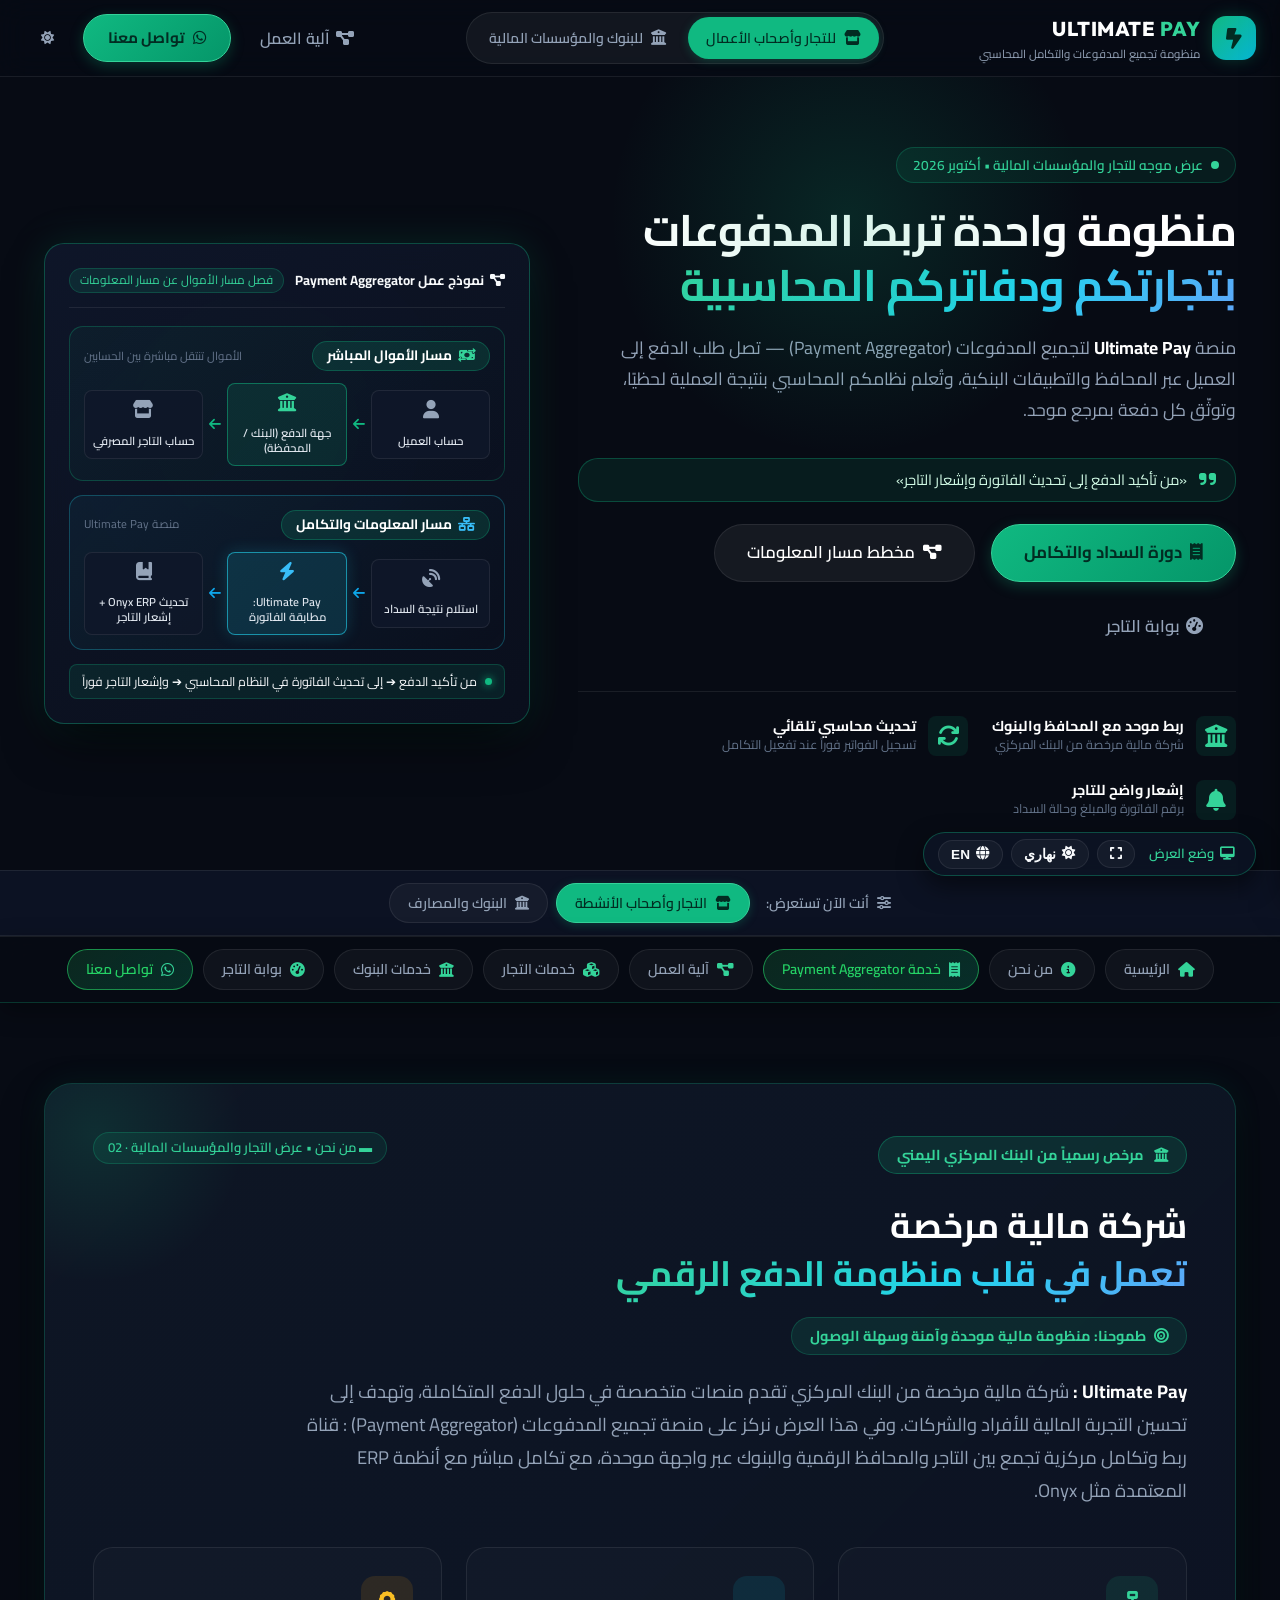
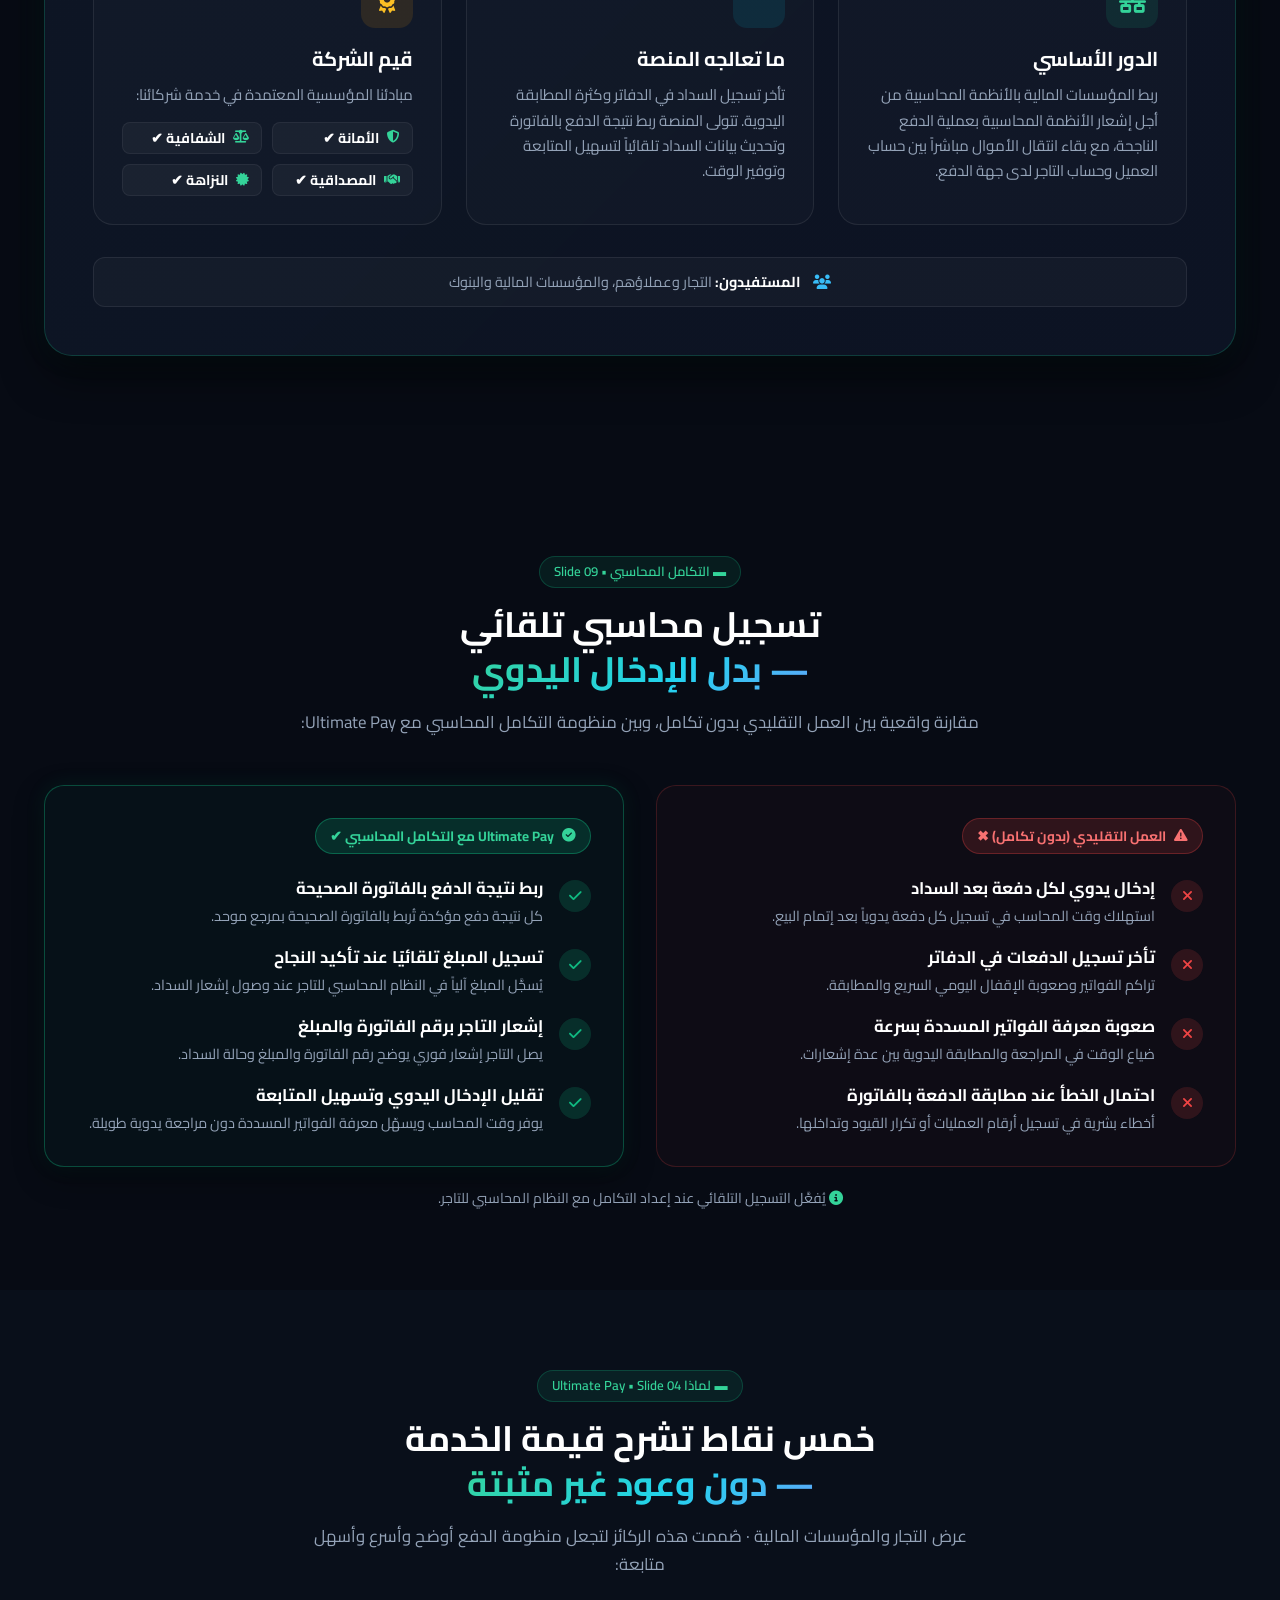
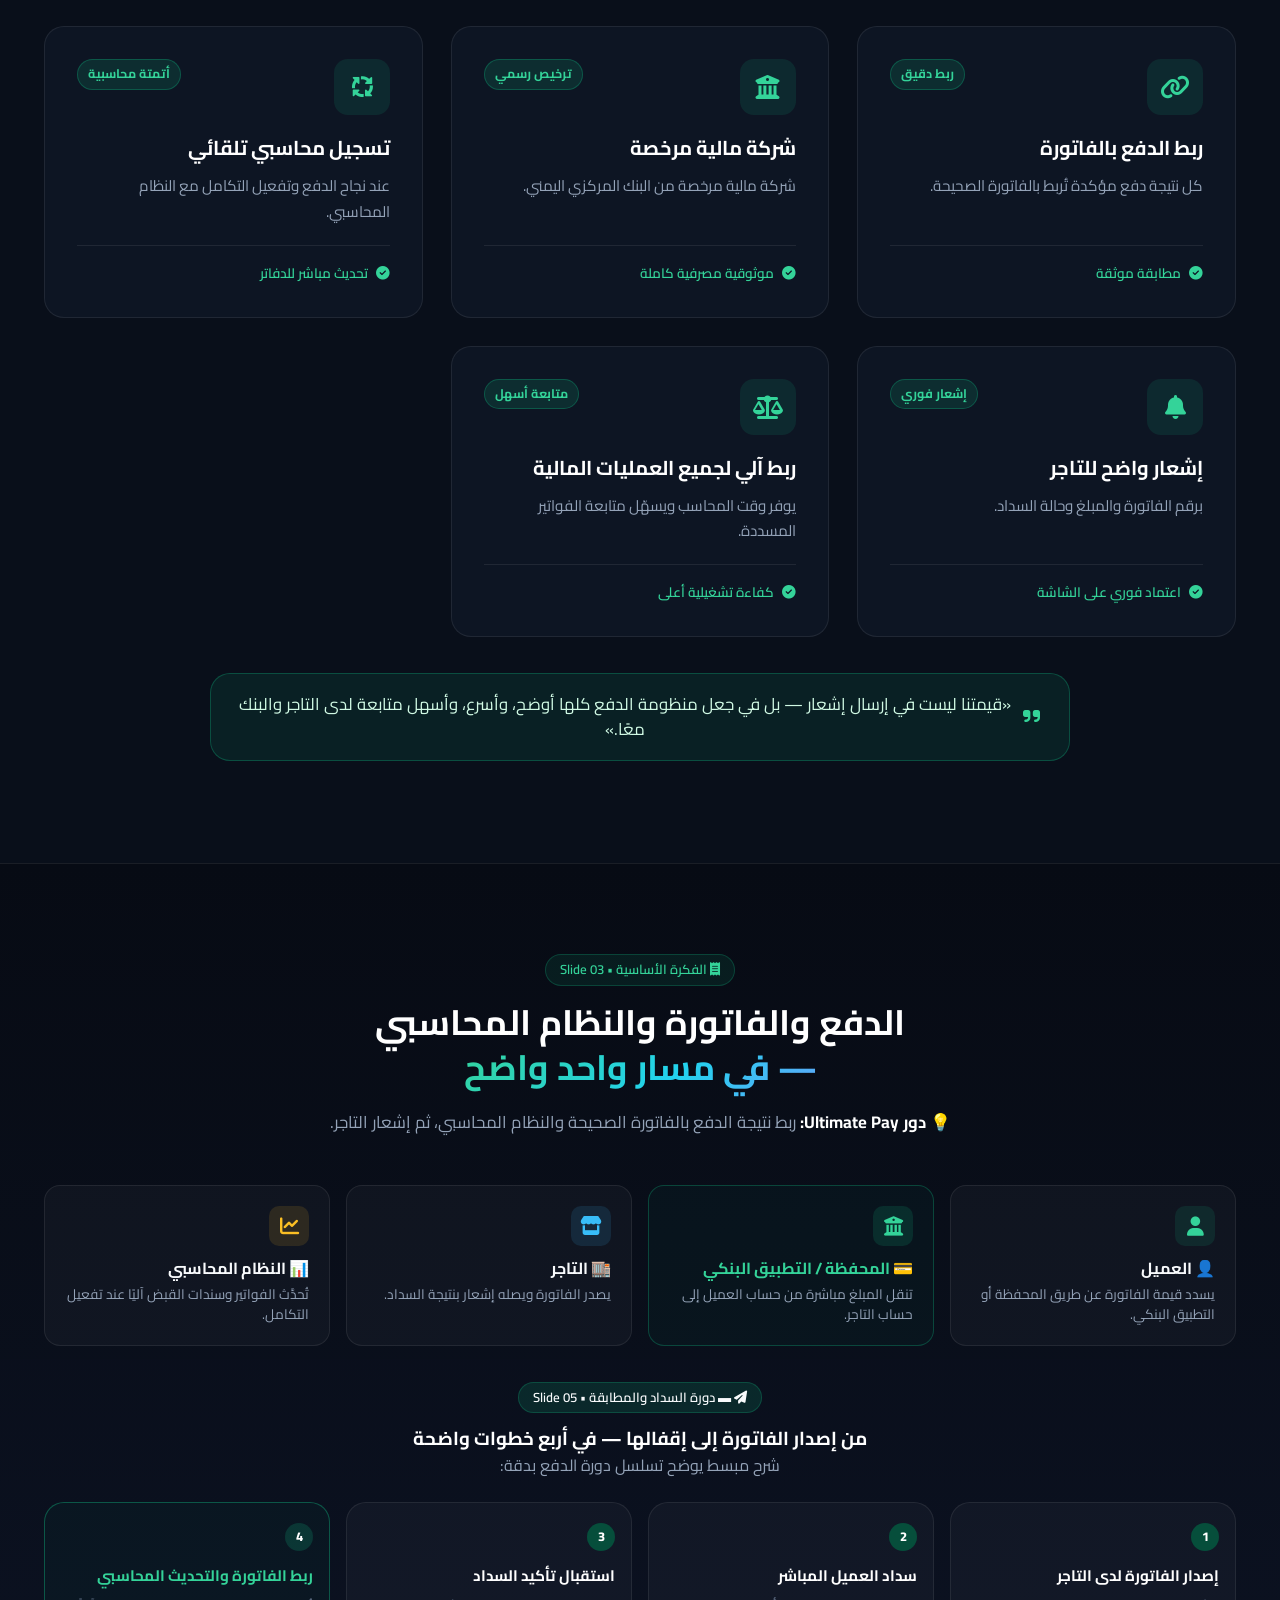
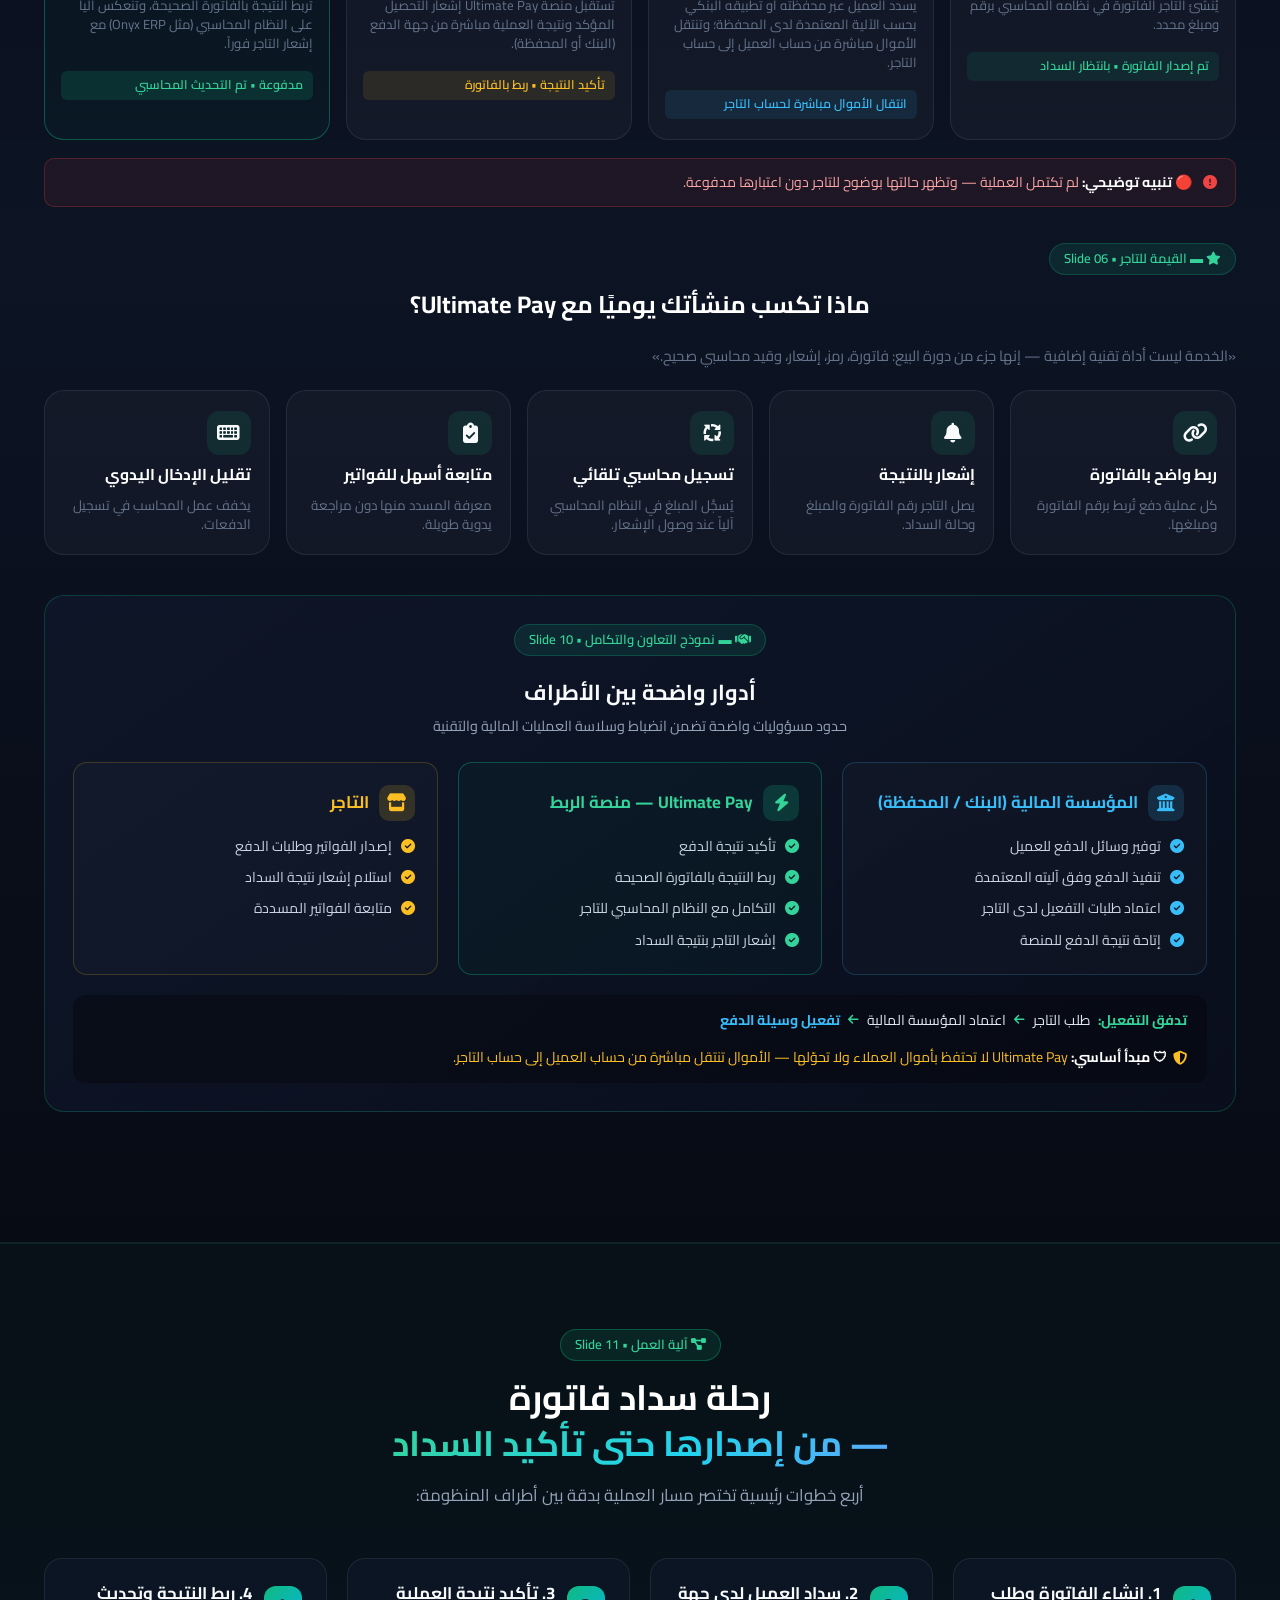
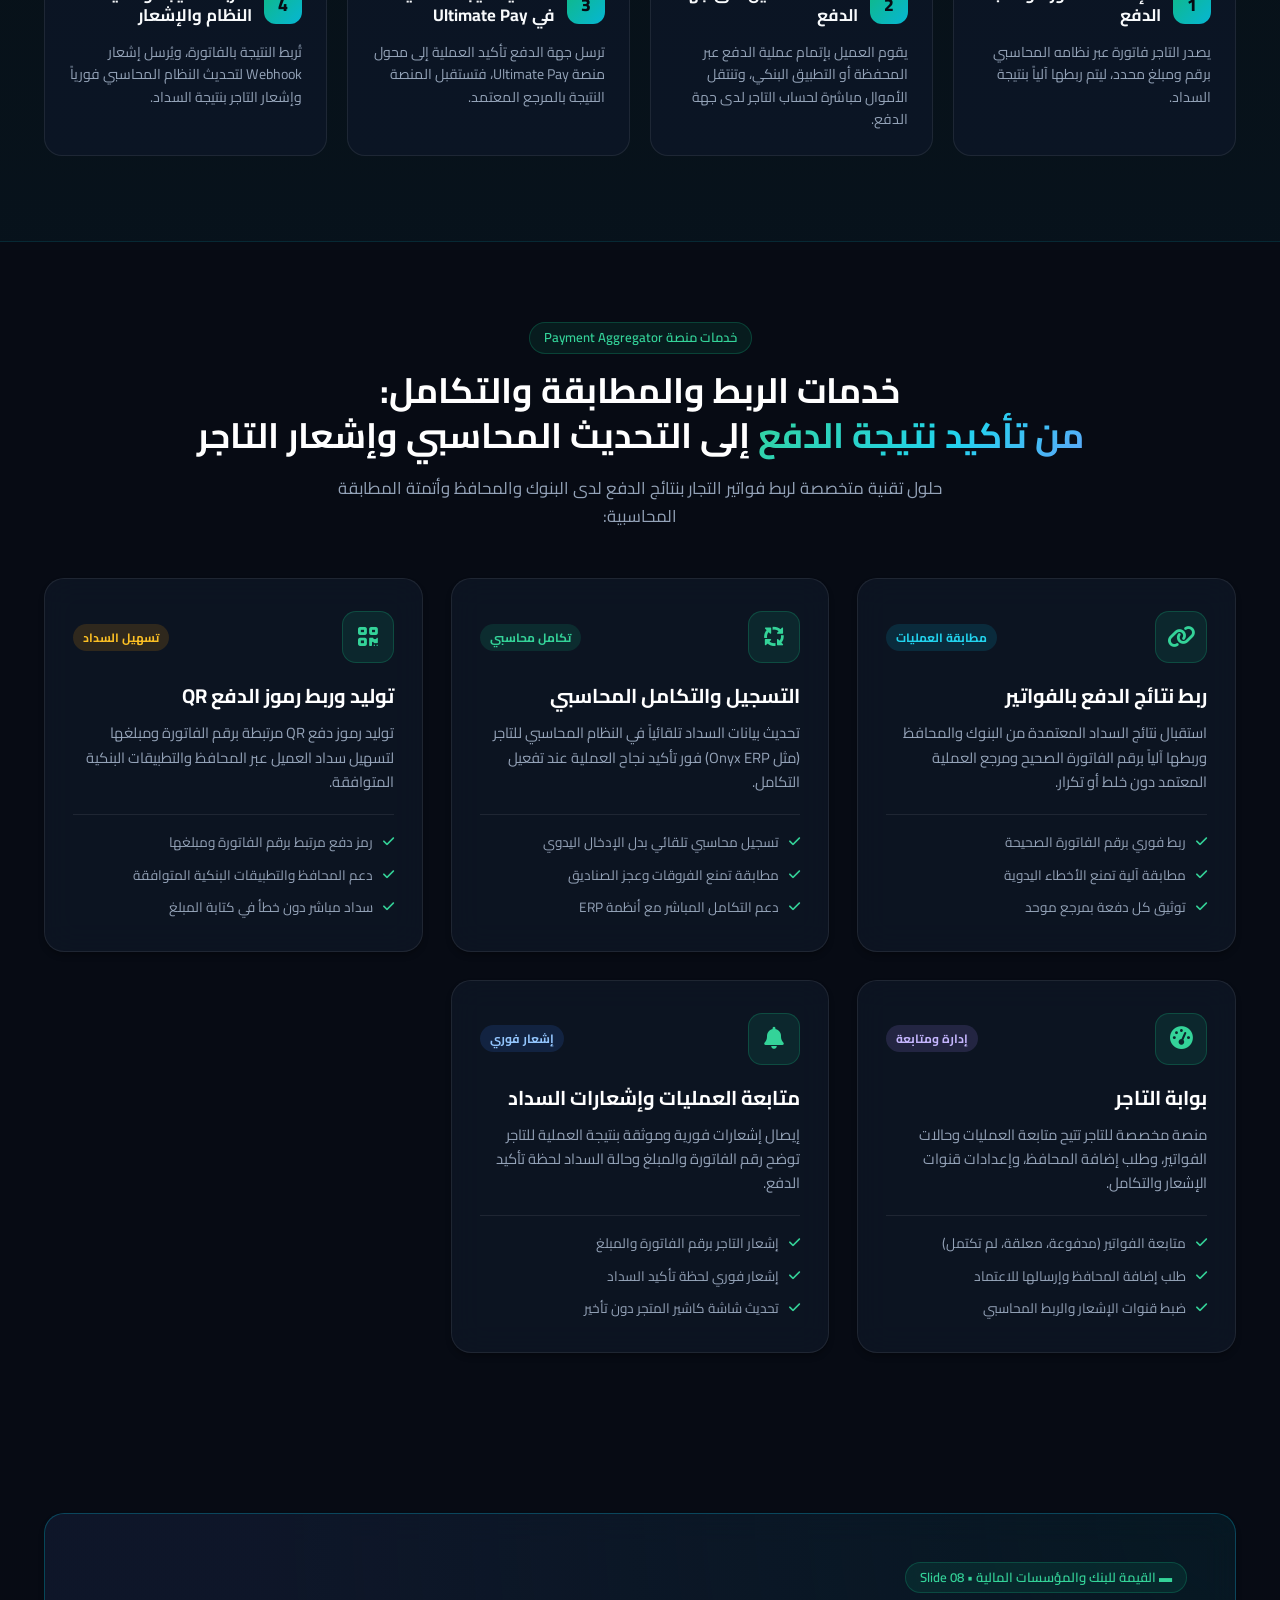
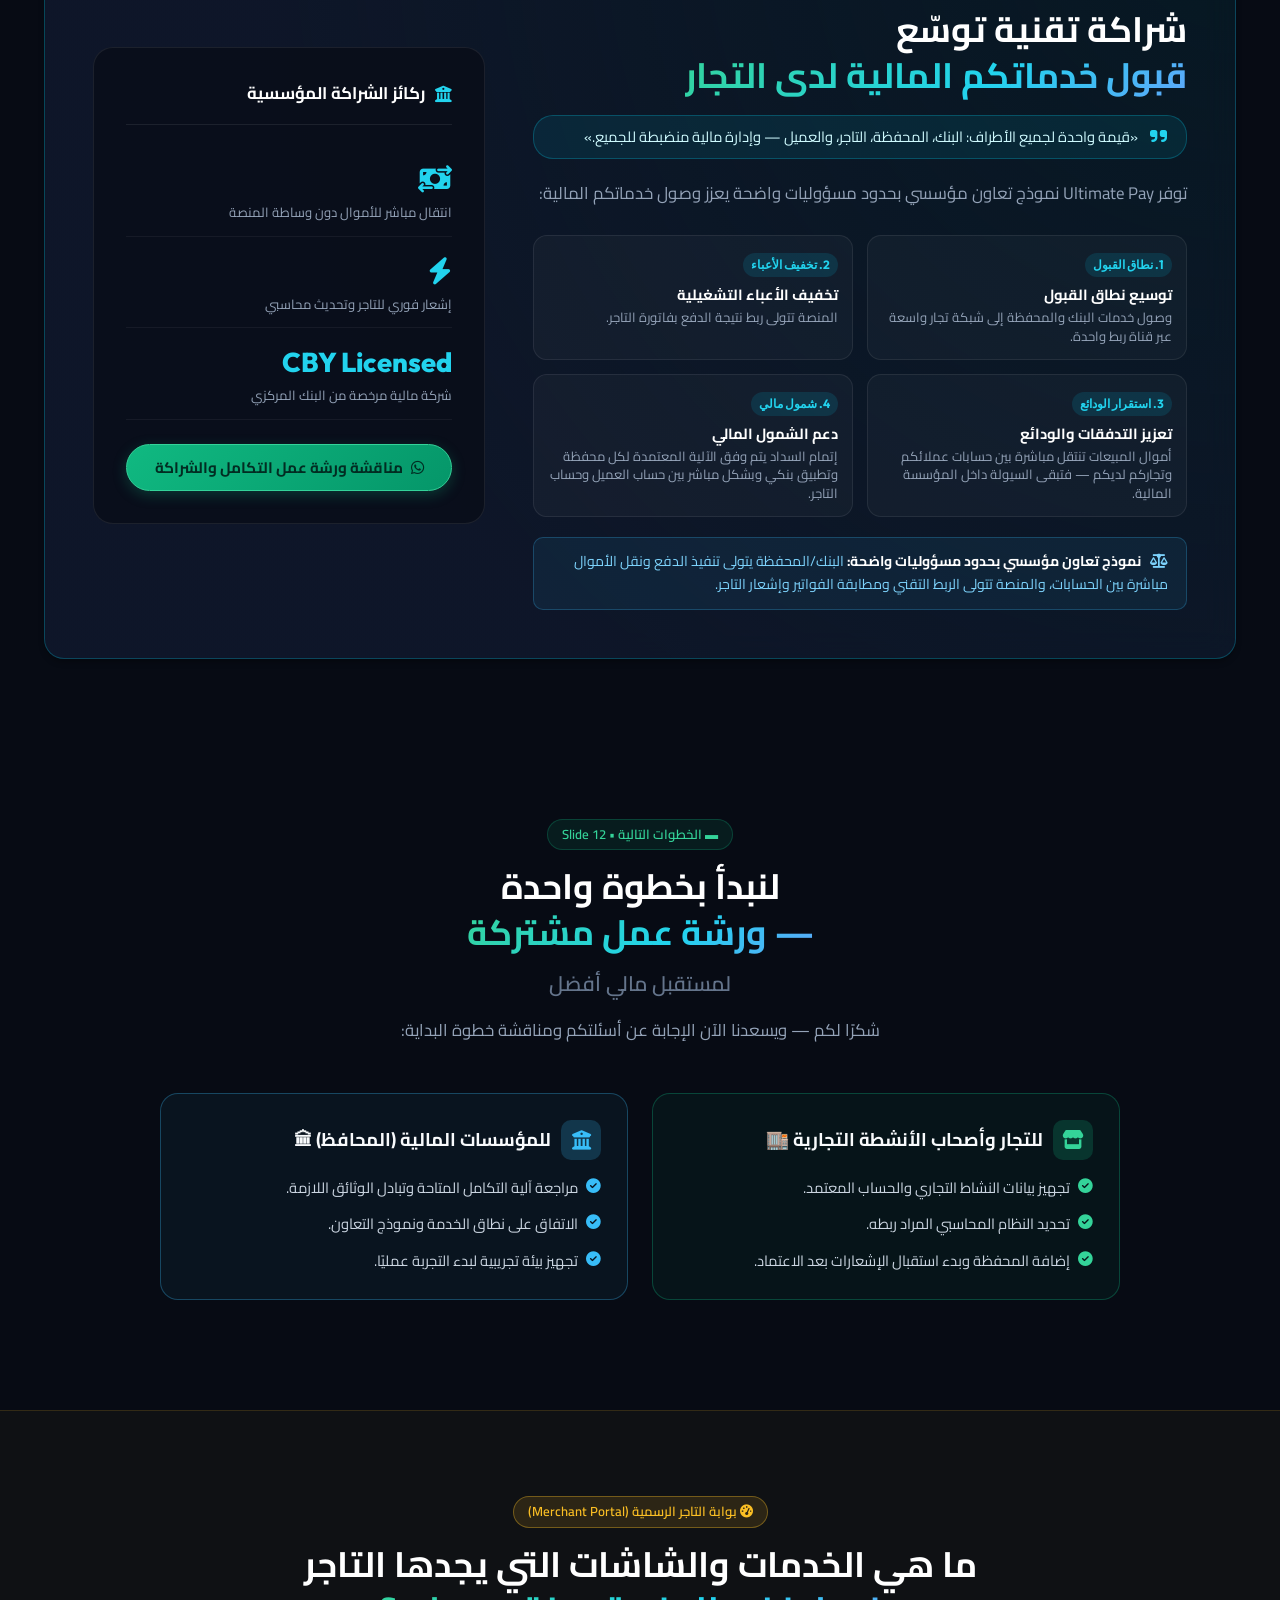
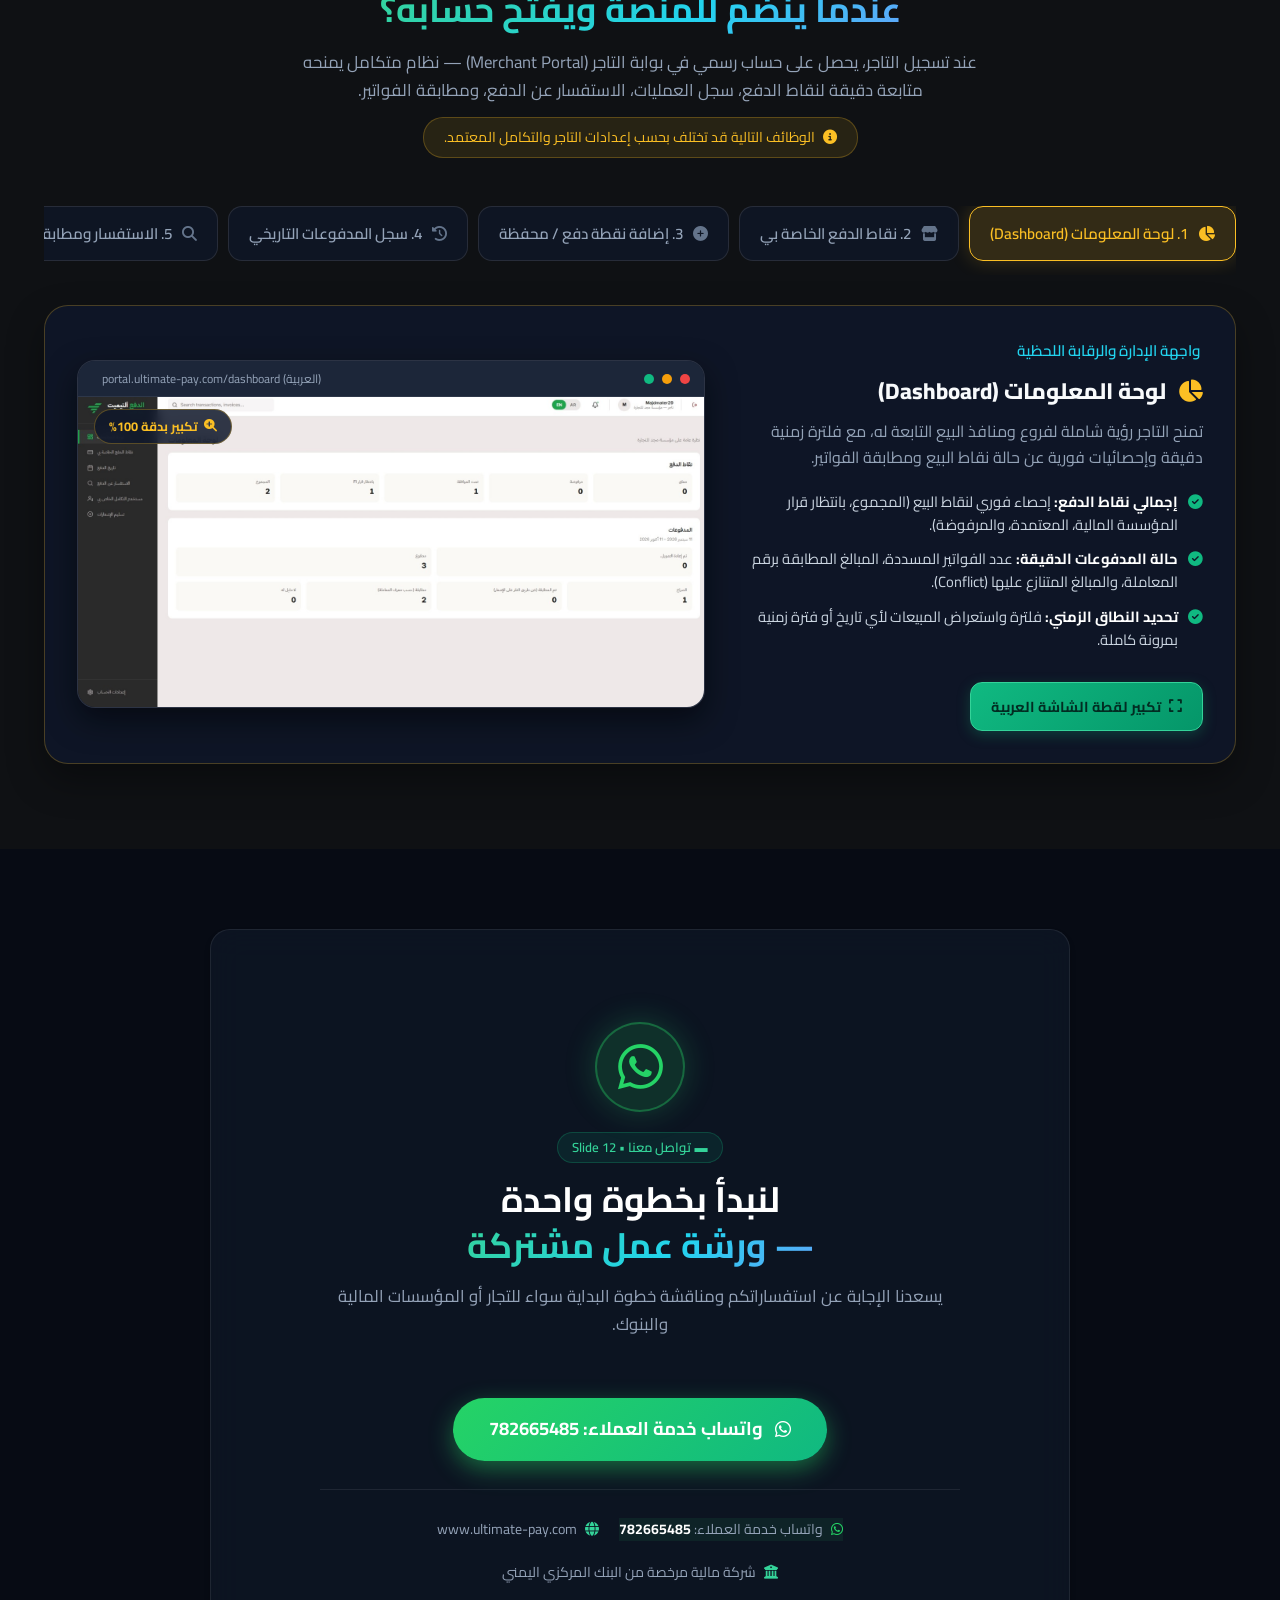
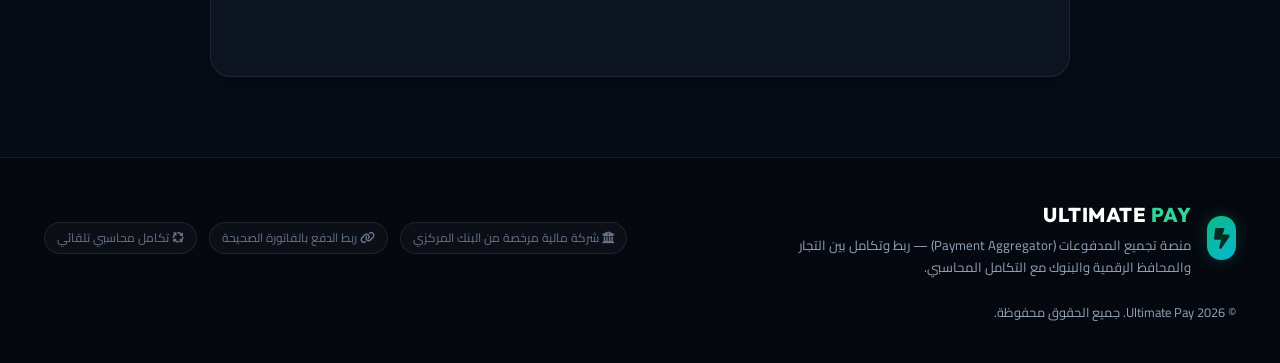
==== index.html @ e8e7a1a0 "fix(content): remove SLA time promises and unapproved claims in Merchant Portal" ====
<!DOCTYPE html>
<html lang="ar" dir="rtl">

<head>
  <meta charset="UTF-8">
  <meta name="viewport" content="width=device-width, initial-scale=1.0">
  <title>Ultimate Pay | ألتميت باي — منصة تجميع المدفوعات والتكامل المحاسبي</title>
  <meta name="description"
    content="منصة Ultimate Pay لتجميع المدفوعات (Payment Aggregator): ربط وتكامل بين التجار والمحافظ الرقمية والبنوك مع التكامل المحاسبي المباشر (مثل Onyx ERP) وإشعار التاجر بنتيجة السداد لحظياً. شركة مالية مرخصة من البنك المركزي اليمني.">

  <!-- Google Fonts: Cairo for Arabic & Outfit for English / Numbers -->
  <link rel="preconnect" href="https://fonts.googleapis.com">
  <link rel="preconnect" href="https://fonts.gstatic.com" crossorigin>
  <link
    href="https://fonts.googleapis.com/css2?family=Cairo:wght@300;400;500;600;700;800;900&family=Outfit:wght@400;500;600;700;800&display=swap"
    rel="stylesheet">

  <!-- Font Awesome Icons -->
  <link rel="stylesheet" href="https://cdnjs.cloudflare.com/ajax/libs/font-awesome/6.5.1/css/all.min.css">

  <link rel="stylesheet" href="style.css">
</head>

<body class="theme-dark track-merchants" data-track="merchants" data-lang="ar">

  <!-- Floating Presentation Toolbar (Useful for Meetings & Pitching) -->
  <aside class="pitch-toolbar" aria-label="أدوات العرض المباشر">
    <div class="pitch-toolbar-inner">
      <span class="pitch-badge"><i class="fa-solid fa-desktop"></i> <span data-i18n="toolbar_pitch_mode">وضع
          العرض</span></span>
      <button id="btnToggleFullscreen" class="btn-tool" title="ملء الشاشة للعرض" aria-label="ملء الشاشة">
        <i class="fa-solid fa-expand"></i>
      </button>
      <button id="btnToggleTheme" class="btn-tool" title="تبديل الوضع الليلي / النهاري" aria-label="تبديل الوضع">
        <i class="fa-solid fa-sun" id="themeIcon"></i> <span id="themeLabel">نهاري</span>
      </button>
      <button id="btnToggleLang" class="btn-tool" title="تبديل اللغة / Switch Language" aria-label="تبديل اللغة">
        <i class="fa-solid fa-globe"></i> <span id="currentLangLabel">EN</span>
      </button>
    </div>
  </aside>

  <!-- Main Navigation Header -->
  <header class="main-header" id="mainHeader">
    <div class="header-container">
      <a href="#hero" class="brand-logo" aria-label="Ultimate Pay Home">
        <div class="logo-mark">
          <i class="fa-solid fa-bolt-lightning"></i>
        </div>
        <div class="logo-text">
          <span class="logo-primary">ULTIMATE <span class="logo-accent">PAY</span></span>
          <span class="logo-tagline" data-i18n="header_tagline">منظومة تجميع المدفوعات والتكامل المحاسبي</span>
        </div>
      </a>

      <!-- Audience Track Selector -->
      <nav class="track-selector" aria-label="المسار المستهدف">
        <button class="track-btn active" data-target="merchants" id="trackBtnMerchants">
          <i class="fa-solid fa-store"></i>
          <span data-i18n="track_merchants">للتجار وأصحاب الأعمال</span>
        </button>
        <button class="track-btn" data-target="banks" id="trackBtnBanks">
          <i class="fa-solid fa-building-columns"></i>
          <span data-i18n="track_banks">للبنوك والمؤسسات المالية</span>
        </button>
      </nav>

      <!-- Header Actions -->
      <div class="header-actions">
        <a href="#platformWorkflowSection" class="btn-ghost hide-mobile">
          <i class="fa-solid fa-diagram-project"></i> <span data-i18n="nav_workflow">آلية العمل</span>
        </a>
        <a href="#ctaSection" class="btn-primary">
          <i class="fa-brands fa-whatsapp"></i> <span data-i18n="nav_cta">تواصل معنا</span>
        </a>
        <button id="btnHeaderTheme" class="btn-ghost" title="تبديل المظهر النهاري/الليلي" aria-label="تبديل المظهر">
          <i class="fa-solid fa-sun" id="headerThemeIcon"></i>
        </button>
        <button class="mobile-menu-btn" id="mobileMenuBtn" aria-label="فتح القائمة">
          <i class="fa-solid fa-bars"></i>
        </button>
      </div>
    </div>
  </header>

  <!-- Mobile Navigation Drawer -->
  <div class="mobile-drawer" id="mobileDrawer">
    <div class="drawer-header">
      <div class="logo-mark small"><i class="fa-solid fa-bolt-lightning"></i></div>
      <span>Ultimate Pay</span>
      <button class="close-drawer-btn" id="closeDrawerBtn"><i class="fa-solid fa-xmark"></i></button>
    </div>
    <div class="drawer-track-nav">
      <p class="drawer-label" data-i18n="drawer_select_track">اختر المسار المستهدف:</p>
      <button class="drawer-track-btn active" data-target="merchants"><i class="fa-solid fa-store"></i> <span
          data-i18n="track_merchants">للتجار وأصحاب الأعمال</span></button>
      <button class="drawer-track-btn" data-target="banks"><i class="fa-solid fa-building-columns"></i> <span
          data-i18n="track_banks">للبنوك والمؤسسات</span></button>
    </div>
    <ul class="drawer-links">
      <li><a href="#hero" class="drawer-link"><i class="fa-solid fa-house"></i> <span
            data-i18n="nav_home">الرئيسية</span></a></li>
      <li><a href="#aboutUs" class="drawer-link"><i class="fa-solid fa-circle-info"></i> <span data-i18n="nav_about">من
            نحن</span></a></li>
      <li><a href="#paymentAggregatorSection" class="drawer-link"><i class="fa-solid fa-receipt"></i> <span
            data-i18n="nav_aggregator">خدمة Payment Aggregator</span></a></li>
      <li><a href="#platformWorkflowSection" class="drawer-link"><i class="fa-solid fa-diagram-project"></i> <span
            data-i18n="nav_workflow">آلية العمل</span></a></li>
      <li><a href="#servicesGrid" class="drawer-link"><i class="fa-solid fa-cubes"></i> <span
            data-i18n="nav_services">خدمات التجار</span></a></li>
      <li><a href="#bankPartnership" class="drawer-link"><i class="fa-solid fa-building-columns"></i> <span
            data-i18n="nav_banks">خدمات البنوك</span></a></li>
      <li><a href="#merchantPortalSection" class="drawer-link"><i class="fa-solid fa-gauge-high"></i> <span
            data-i18n="nav_portal">بوابة التاجر</span></a></li>
      <li><a href="#ctaSection" class="drawer-link highlight"><i class="fa-brands fa-whatsapp"></i> <span
            data-i18n="nav_contact">تواصل معنا</span></a></li>
      <li><button id="btnDrawerTheme" class="drawer-link"
          style="width: 100%; border: none; background: transparent; cursor: pointer; text-align: inherit; font-size: inherit; font-family: inherit;"><i
            class="fa-solid fa-sun" id="drawerThemeIcon"></i> <span id="drawerThemeLabel">المظهر النهاري</span></button>
      </li>
      <li><button id="btnDrawerLang" class="drawer-link"
          style="width: 100%; border: none; background: transparent; cursor: pointer; text-align: inherit; font-size: inherit; font-family: inherit;"><i
            class="fa-solid fa-globe"></i> <span id="drawerLangLabel">English (Switch to English)</span></button></li>
    </ul>
  </div>

  <!-- Mobile Drawer Backdrop Overlay -->
  <div class="drawer-backdrop" id="drawerBackdrop"></div>

  <!-- Hero Section (Dynamic by Track) -->
  <section class="hero-section" id="hero">
    <div class="hero-glow-1"></div>
    <div class="hero-glow-2"></div>
    <div class="container hero-container">

      <!-- HERO: Merchant Track -->
      <div class="hero-content track-content-merchants" id="heroMerchants">
        <div class="hero-eyebrow">
          <span class="badge-pulse"></span>
          <span data-i18n="m_eyebrow">عرض موجه للتجار والمؤسسات المالية • أكتوبر 2026</span>
        </div>
        <h1 class="hero-title">
          <span data-i18n="m_hero_title_1">منظومة واحدة تربط المدفوعات</span><br>
          <span class="gradient-text" data-i18n="m_hero_title_2">بتجارتكم ودفاتركم المحاسبية</span>
        </h1>
        <p class="hero-desc" data-i18n="m_hero_desc">
          منصة <strong>Ultimate Pay</strong> لتجميع المدفوعات (Payment Aggregator) — تصل طلب الدفع إلى العميل عبر
          المحافظ والتطبيقات البنكية، وتُعلم نظامكم المحاسبي بنتيجة العملية لحظيًا، وتوثّق كل دفعة بمرجع موحد.
        </p>
        <div class="speech-quote-pill">
          <i class="fa-solid fa-quote-right"></i>
          <span data-i18n="m_hero_quote">«من تأكيد الدفع إلى تحديث الفاتورة وإشعار التاجر»</span>
        </div>
        <div class="hero-actions">
          <a href="#paymentAggregatorSection" class="btn-primary btn-large">
            <i class="fa-solid fa-receipt"></i> <span data-i18n="m_hero_btn_cycle">دورة السداد والتكامل</span>
          </a>
          <a href="#platformWorkflowSection" class="btn-secondary btn-large">
            <i class="fa-solid fa-diagram-project"></i> <span data-i18n="m_hero_btn_workflow">مخطط مسار المعلومات</span>
          </a>
          <a href="#merchantPortalSection" class="btn-ghost btn-large hide-mobile">
            <i class="fa-solid fa-gauge-high"></i> <span data-i18n="m_hero_btn_portal">بوابة التاجر</span>
          </a>
        </div>
        <div class="hero-trust-bar">
          <div class="trust-item">
            <i class="fa-solid fa-building-columns"></i>
            <div>
              <strong data-i18n="m_trust_1_title">ربط موحد مع المحافظ والبنوك</strong>
              <span data-i18n="m_trust_1_sub">شركة مالية مرخصة من البنك المركزي</span>
            </div>
          </div>
          <div class="trust-item">
            <i class="fa-solid fa-arrows-rotate"></i>
            <div>
              <strong data-i18n="m_trust_2_title">تحديث محاسبي تلقائي</strong>
              <span data-i18n="m_trust_2_sub">تسجيل الفواتير فوراً عند تفعيل التكامل</span>
            </div>
          </div>
          <div class="trust-item">
            <i class="fa-solid fa-bell"></i>
            <div>
              <strong data-i18n="m_trust_3_title">إشعار واضح للتاجر</strong>
              <span data-i18n="m_trust_3_sub">برقم الفاتورة والمبلغ وحالة السداد</span>
            </div>
          </div>
        </div>
      </div>

      <!-- HERO: Bank Track -->
      <div class="hero-content track-content-banks" id="heroBanks" style="display: none;">
        <div class="hero-eyebrow">
          <span class="badge-pulse"></span>
          <span data-i18n="b_eyebrow">طبقة ربط تقني للمؤسسات المالية والبنوك والمحافظ</span>
        </div>
        <h1 class="hero-title">
          <span data-i18n="b_hero_title_1">إيصال نتائج الدفع للتجار</span><br>
          <span class="gradient-text" data-i18n="b_hero_title_2">وربطها بالفواتير والأنظمة المحاسبية</span>
        </h1>
        <p class="hero-desc" data-i18n="b_hero_desc">
          توفر Ultimate Pay طبقة ربط تقني موحدة بين نتائج الدفع لدى مصرفكم أو محفظتكم وفواتير التجار وأنظمتهم المحاسبية.
          نسهل على تجاركم مطابقة العمليات وتحديث سجلاتهم فوراً، بينما تنتقل الأموال مباشرة بين حسابات عملائكم وتجاركم
          لديكم.
        </p>
        <div class="speech-quote-pill bank-quote">
          <i class="fa-solid fa-handshake"></i>
          <span data-i18n="b_hero_quote">«شراكة تقنية توسّع قبول خدماتكم المالية لدى التجار وتخفف الأعباء
            التشغيلية»</span>
        </div>
        <div class="hero-actions">
          <a href="#bankPartnership" class="btn-primary btn-large">
            <i class="fa-solid fa-building-columns"></i> <span data-i18n="b_hero_btn_arch">خدمات المؤسسات المالية</span>
          </a>
          <a href="#ctaSection" class="btn-secondary btn-large">
            <i class="fa-brands fa-whatsapp"></i> <span data-i18n="b_hero_btn_req">تواصل لمناقشة التعاون</span>
          </a>
        </div>
        <div class="hero-trust-bar">
          <div class="trust-item">
            <i class="fa-solid fa-arrows-to-dot"></i>
            <div>
              <strong data-i18n="b_trust_1_title">توسيع نطاق القبول</strong>
              <span data-i18n="b_trust_1_sub">شبكة تجار واسعة عبر قناة ربط واحدة</span>
            </div>
          </div>
          <div class="trust-item">
            <i class="fa-solid fa-hand-holding-dollar"></i>
            <div>
              <strong data-i18n="b_trust_2_title">تعزيز التدفقات والودائع</strong>
              <span data-i18n="b_trust_2_sub">السيولة تنتقل وتستقر مباشرة في حسابات مصرفكم</span>
            </div>
          </div>
          <div class="trust-item">
            <i class="fa-solid fa-shield-check"></i>
            <div>
              <strong data-i18n="b_trust_3_title">تخفيف الأعباء التشغيلية</strong>
              <span data-i18n="b_trust_3_sub">تولي المنصة ربط نتائج العمليات بالفواتير</span>
            </div>
          </div>
        </div>
      </div>

      <!-- Hero Visual: Clean Two-Track Architecture (Money Flow vs Information Flow) -->
      <div class="hero-visual">
        <div class="flow-architecture-card glass-card">
          <div class="arch-card-header">
            <div class="arch-badge"><i class="fa-solid fa-diagram-project"></i> <span data-i18n="arch_title">نموذج عمل
                Payment Aggregator</span></div>
            <span class="arch-sub-badge" data-i18n="arch_sub">فصل مسار الأموال عن مسار المعلومات</span>
          </div>

          <!-- Track 1: Money Flow -->
          <div class="arch-track arch-money-track">
            <div class="arch-track-title">
              <span class="track-tag green"><i class="fa-solid fa-money-bill-transfer"></i> <strong
                  data-i18n="arch_m_tag">مسار الأموال المباشر</strong></span>
              <span class="track-status" data-i18n="arch_m_sub">الأموال تنتقل مباشرة بين الحسابين</span>
            </div>
            <div class="arch-flow-nodes">
              <div class="arch-node">
                <i class="fa-solid fa-user"></i>
                <span data-i18n="arch_n1">حساب العميل</span>
              </div>
              <div class="arch-arrow green"><i class="fa-solid fa-arrow-left"></i></div>
              <div class="arch-node highlight-bank">
                <i class="fa-solid fa-building-columns"></i>
                <span data-i18n="arch_n2">جهة الدفع (البنك / المحفظة)</span>
              </div>
              <div class="arch-arrow green"><i class="fa-solid fa-arrow-left"></i></div>
              <div class="arch-node">
                <i class="fa-solid fa-store"></i>
                <span data-i18n="arch_n3">حساب التاجر المصرفي</span>
              </div>
            </div>
          </div>

          <!-- Track 2: Information Flow -->
          <div class="arch-track arch-info-track">
            <div class="arch-track-title">
              <span class="track-tag blue"><i class="fa-solid fa-network-wired"></i> <strong data-i18n="arch_i_tag">مسار
                  المعلومات والتكامل</strong></span>
              <span class="track-status" data-i18n="arch_i_sub">منصة Ultimate Pay</span>
            </div>
            <div class="arch-flow-nodes">
              <div class="arch-node">
                <i class="fa-solid fa-satellite-dish"></i>
                <span data-i18n="arch_n4">استلام نتيجة السداد</span>
              </div>
              <div class="arch-arrow blue"><i class="fa-solid fa-arrow-left"></i></div>
              <div class="arch-node highlight-up">
                <i class="fa-solid fa-bolt"></i>
                <span data-i18n="arch_n5">Ultimate Pay: مطابقة الفاتورة</span>
              </div>
              <div class="arch-arrow blue"><i class="fa-solid fa-arrow-left"></i></div>
              <div class="arch-node">
                <i class="fa-solid fa-book-bookmark"></i>
                <span data-i18n="arch_n6">تحديث Onyx ERP + إشعار التاجر</span>
              </div>
            </div>
          </div>

          <!-- Principle Banner -->
          <div class="arch-live-pill">
            <span class="pulse-dot"></span>
            <span data-i18n="arch_live">من تأكيد الدفع ➔ إلى تحديث الفاتورة في النظام المحاسبي ➔ وإشعار التاجر
              فوراً</span>
          </div>
        </div>
      </div>

    </div>
  </section>

  <!-- Interactive Track Switch Bar (Sticky Banner) -->
  <section class="track-switch-banner">
    <div class="container">
      <div class="banner-flex">
        <span class="banner-title"><i class="fa-solid fa-sliders"></i> <span data-i18n="switch_banner_prompt">أنت الآن
            تستعرض:</span></span>
        <div class="track-pills">
          <button class="track-pill active" data-target="merchants">
            <i class="fa-solid fa-store"></i> <span data-i18n="track_merchants">التجار وأصحاب الأنشطة</span>
          </button>
          <button class="track-pill" data-target="banks">
            <i class="fa-solid fa-building-columns"></i> <span data-i18n="track_banks">البنوك والمصارف</span>
          </button>
        </div>
      </div>
    </div>
  </section>

  <!-- Quick Sections Sub-Navigation Bar (8 Approved Sections) -->
  <nav class="quick-nav-bar" id="quickNavBar" aria-label="أقسام الموقع الرئيسية">
    <div class="container quick-nav-container">
      <a href="#hero" class="quick-nav-link"><i class="fa-solid fa-house"></i><span>الرئيسية</span></a>
      <a href="#aboutUs" class="quick-nav-link"><i class="fa-solid fa-circle-info"></i><span>من نحن</span></a>
      <a href="#paymentAggregatorSection" class="quick-nav-link highlight"><i class="fa-solid fa-receipt"></i><span>خدمة
          Payment Aggregator</span></a>
      <a href="#platformWorkflowSection" class="quick-nav-link"><i class="fa-solid fa-diagram-project"></i><span>آلية
          العمل</span></a>
      <a href="#servicesGrid" class="quick-nav-link"><i class="fa-solid fa-cubes"></i><span>خدمات التجار</span></a>
      <a href="#bankPartnership" class="quick-nav-link"><i class="fa-solid fa-building-columns"></i><span>خدمات
          البنوك</span></a>
      <a href="#merchantPortalSection" class="quick-nav-link portal-link"><i
          class="fa-solid fa-gauge-high"></i><span>بوابة التاجر</span></a>
      <a href="#ctaSection" class="quick-nav-link highlight"><i class="fa-brands fa-whatsapp"></i><span>تواصل
          معنا</span></a>
    </div>
  </nav>

  <!-- Section: About Us (Slide 02) -->
  <section class="section section-about" id="aboutUs">
    <div class="container">
      <div class="about-card-hero">
        <div class="about-badge-bar">
          <div class="license-pill">
            <i class="fa-solid fa-building-columns"></i>
            <span data-i18n="abt_lic">مرخص رسمياً من البنك المركزي اليمني</span>
          </div>
          <span class="section-tag" data-i18n="abt_tag">▬ من نحن • عرض التجار والمؤسسات المالية · 02</span>
        </div>

        <h2 class="about-headline">
          <span data-i18n="abt_title_1">شركة مالية مرخصة</span><br>
          <span class="gradient-text" data-i18n="abt_title_2">تعمل في قلب منظومة الدفع الرقمي</span>
        </h2>

        <div class="about-ambition-badge">
          <i class="fa-solid fa-bullseye"></i>
          <span data-i18n="abt_ambition">طموحنا: منظومة مالية موحدة وآمنة وسهلة الوصول</span>
        </div>

        <p class="about-lead-text" data-i18n="abt_lead">
          <strong>Ultimate Pay :</strong> شركة مالية مرخصة من البنك المركزي تقدم منصات متخصصة في حلول الدفع المتكاملة،
          وتهدف إلى تحسين التجربة المالية للأفراد والشركات. وفي هذا العرض نركز على منصة تجميع المدفوعات (Payment
          Aggregator) : قناة ربط وتكامل مركزية تجمع بين التاجر والمحافظ الرقمية والبنوك عبر واجهة موحدة، مع تكامل مباشر
          مع أنظمة ERP المعتمدة مثل Onyx.
        </p>

        <div class="about-pillars-grid">
          <!-- Pillar 1: Role -->
          <div class="about-pillar-box">
            <div class="pillar-icon">
              <i class="fa-solid fa-network-wired"></i>
            </div>
            <h3 class="pillar-title" data-i18n="abt_role_t">الدور الأساسي</h3>
            <p class="pillar-desc" data-i18n="abt_role_d">
              ربط المؤسسات المالية بالأنظمة المحاسبية من أجل إشعار الأنظمة المحاسبية بعملية الدفع الناجحة، مع بقاء
              انتقال الأموال مباشراً بين حساب العميل وحساب التاجر لدى جهة الدفع.
            </p>
          </div>

          <!-- Pillar 2: Problem Solved -->
          <div class="about-pillar-box">
            <div class="pillar-icon cyan">
              <i class="fa-solid fa-shield-check"></i>
            </div>
            <h3 class="pillar-title" data-i18n="abt_sol_t">ما تعالجه المنصة</h3>
            <p class="pillar-desc" data-i18n="abt_sol_d">
              تأخر تسجيل السداد في الدفاتر وكثرة المطابقة اليدوية. تتولى المنصة ربط نتيجة الدفع بالفاتورة وتحديث بيانات
              السداد تلقائياً لتسهيل المتابعة وتوفير الوقت.
            </p>
          </div>

          <!-- Pillar 3: Values -->
          <div class="about-pillar-box">
            <div class="pillar-icon gold">
              <i class="fa-solid fa-award"></i>
            </div>
            <h3 class="pillar-title" data-i18n="abt_val_t">قيم الشركة</h3>
            <p class="pillar-desc" style="margin-bottom: 12px;" data-i18n="abt_val_sub">مبادئنا المؤسسية المعتمدة في
              خدمة شركائنا:</p>
            <div class="values-tags-grid">
              <div class="value-tag"><i class="fa-solid fa-shield-halved"></i> <strong data-i18n="val_1">الأمانة
                  ✔</strong></div>
              <div class="value-tag"><i class="fa-solid fa-scale-balanced"></i> <strong data-i18n="val_2">الشفافية
                  ✔</strong></div>
              <div class="value-tag"><i class="fa-solid fa-handshake"></i> <strong data-i18n="val_3">المصداقية
                  ✔</strong></div>
              <div class="value-tag"><i class="fa-solid fa-certificate"></i> <strong data-i18n="val_4">النزاهة
                  ✔</strong></div>
            </div>
          </div>
        </div>

        <div class="about-beneficiaries-pill">
          <i class="fa-solid fa-users" style="color:#38BDF8;"></i>
          <span data-i18n="abt_beneficiaries"><strong>المستفيدون:</strong> التجار وعملاؤهم، والمؤسسات المالية
            والبنوك</span>
        </div>
      </div>
    </div>
  </section>

  <!-- Section: Accounting Integration / Traditional vs Ultimate Pay (Slide 09) -->
  <section class="section section-problems" id="problemsSolutions">
    <div class="container">
      <div class="section-header text-center">
        <span class="section-tag" data-i18n="tag_why_us">▬ التكامل المحاسبي • Slide 09</span>
        <h2 class="section-title">
          <span data-i18n="prob_title_1">تسجيل محاسبي تلقائي</span><br>
          <span class="gradient-text" data-i18n="prob_title_2">— بدل الإدخال اليدوي</span>
        </h2>
        <p class="section-desc" data-i18n="prob_subtitle">
          مقارنة واقعية بين العمل التقليدي بدون تكامل، وبين منظومة التكامل المحاسبي مع Ultimate Pay:
        </p>
      </div>

      <div class="comparison-grid">
        <!-- Before / Traditional -->
        <div class="comparison-card card-pain">
          <div class="card-badge pain"><i class="fa-solid fa-triangle-exclamation"></i> <span
              data-i18n="card_pain_badge">العمل التقليدي (بدون تكامل) ✖</span></div>
          <ul class="comparison-list">
            <li>
              <div class="icon-wrap danger"><i class="fa-solid fa-xmark"></i></div>
              <div>
                <strong data-i18n="pain_1_t">إدخال يدوي لكل دفعة بعد السداد</strong>
                <p data-i18n="pain_1_d">استهلاك وقت المحاسب في تسجيل كل دفعة يدوياً بعد إتمام البيع.</p>
              </div>
            </li>
            <li>
              <div class="icon-wrap danger"><i class="fa-solid fa-xmark"></i></div>
              <div>
                <strong data-i18n="pain_2_t">تأخر تسجيل الدفعات في الدفاتر</strong>
                <p data-i18n="pain_2_d">تراكم الفواتير وصعوبة الإقفال اليومي السريع والمطابقة.</p>
              </div>
            </li>
            <li>
              <div class="icon-wrap danger"><i class="fa-solid fa-xmark"></i></div>
              <div>
                <strong data-i18n="pain_3_t">صعوبة معرفة الفواتير المسددة بسرعة</strong>
                <p data-i18n="pain_3_d">ضياع الوقت في المراجعة والمطابقة اليدوية بين عدة إشعارات.</p>
              </div>
            </li>
            <li>
              <div class="icon-wrap danger"><i class="fa-solid fa-xmark"></i></div>
              <div>
                <strong data-i18n="pain_4_t">احتمال الخطأ عند مطابقة الدفعة بالفاتورة</strong>
                <p data-i18n="pain_4_d">أخطاء بشرية في تسجيل أرقام العمليات أو تكرار القيود وتداخلها.</p>
              </div>
            </li>
          </ul>
        </div>

        <!-- After / With Accounting Integration -->
        <div class="comparison-card card-gain highlight-border">
          <div class="card-badge gain"><i class="fa-solid fa-circle-check"></i> <span
              data-i18n="card_gain_badge">Ultimate Pay مع التكامل المحاسبي ✔</span></div>
          <ul class="comparison-list">
            <li>
              <div class="icon-wrap success"><i class="fa-solid fa-check"></i></div>
              <div>
                <strong data-i18n="gain_1_t">ربط نتيجة الدفع بالفاتورة الصحيحة</strong>
                <p data-i18n="gain_1_d">كل نتيجة دفع مؤكدة تُربط بالفاتورة الصحيحة بمرجع موحد.</p>
              </div>
            </li>
            <li>
              <div class="icon-wrap success"><i class="fa-solid fa-check"></i></div>
              <div>
                <strong data-i18n="gain_2_t">تسجيل المبلغ تلقائيًا عند تأكيد النجاح</strong>
                <p data-i18n="gain_2_d">يُسجَّل المبلغ آلياً في النظام المحاسبي للتاجر عند وصول إشعار السداد.</p>
              </div>
            </li>
            <li>
              <div class="icon-wrap success"><i class="fa-solid fa-check"></i></div>
              <div>
                <strong data-i18n="gain_3_t">إشعار التاجر برقم الفاتورة والمبلغ</strong>
                <p data-i18n="gain_3_d">يصل التاجر إشعار فوري يوضح رقم الفاتورة والمبلغ وحالة السداد.</p>
              </div>
            </li>
            <li>
              <div class="icon-wrap success"><i class="fa-solid fa-check"></i></div>
              <div>
                <strong data-i18n="gain_4_t">تقليل الإدخال اليدوي وتسهيل المتابعة</strong>
                <p data-i18n="gain_4_d">يوفر وقت المحاسب ويسهّل معرفة الفواتير المسددة دون مراجعة يدوية طويلة.</p>
              </div>
            </li>
          </ul>
        </div>
      </div>
      <div class="about-bottom-note">
        <i class="fa-solid fa-circle-info" style="color:var(--emerald-400);"></i>
        <span data-i18n="prob_note">يُفعَّل التسجيل التلقائي عند إعداد التكامل مع النظام المحاسبي للتاجر.</span>
      </div>
    </div>
  </section>

  <!-- Section: Why Ultimate Pay? (Slide 04) -->
  <section class="section section-why-us" id="whyUs">
    <div class="container">
      <div class="section-header text-center">
        <span class="section-tag" data-i18n="why_tag">▬ لماذا Ultimate Pay • Slide 04</span>
        <h2 class="section-title">
          <span data-i18n="why_t1">خمس نقاط تشرح قيمة الخدمة</span><br>
          <span class="gradient-text" data-i18n="why_t2">— دون وعود غير مثبتة</span>
        </h2>
        <p class="section-desc" data-i18n="why_sub">
          عرض التجار والمؤسسات المالية · صُممت هذه الركائز لتجعل منظومة الدفع أوضح وأسرع وأسهل متابعة:
        </p>
      </div>

      <div class="why-grid">
        <!-- 1. ربط الدفع بالفاتورة -->
        <div class="why-card">
          <div class="why-card-header">
            <div class="why-icon"><i class="fa-solid fa-link"></i></div>
            <span class="why-badge" data-i18n="why_b1">ربط دقيق</span>
          </div>
          <h3 class="why-card-title" data-i18n="why_c1_t">ربط الدفع بالفاتورة</h3>
          <p class="why-card-desc" data-i18n="why_c1_d">
            كل نتيجة دفع مؤكدة تُربط بالفاتورة الصحيحة.
          </p>
          <div class="why-card-footer">
            <i class="fa-solid fa-circle-check"></i> <span data-i18n="why_c1_f">مطابقة موثقة</span>
          </div>
        </div>

        <!-- 2. شركة مالية مرخصة -->
        <div class="why-card">
          <div class="why-card-header">
            <div class="why-icon"><i class="fa-solid fa-building-columns"></i></div>
            <span class="why-badge" data-i18n="why_b2">ترخيص رسمي</span>
          </div>
          <h3 class="why-card-title" data-i18n="why_c2_t">شركة مالية مرخصة</h3>
          <p class="why-card-desc" data-i18n="why_c2_d">
            شركة مالية مرخصة من البنك المركزي اليمني.
          </p>
          <div class="why-card-footer">
            <i class="fa-solid fa-circle-check"></i> <span data-i18n="why_c2_f">موثوقية مصرفية كاملة</span>
          </div>
        </div>

        <!-- 3. تسجيل محاسبي تلقائي -->
        <div class="why-card">
          <div class="why-card-header">
            <div class="why-icon"><i class="fa-solid fa-arrows-spin"></i></div>
            <span class="why-badge" data-i18n="why_b3">أتمتة محاسبية</span>
          </div>
          <h3 class="why-card-title" data-i18n="why_c3_t">تسجيل محاسبي تلقائي</h3>
          <p class="why-card-desc" data-i18n="why_c3_d">
            عند نجاح الدفع وتفعيل التكامل مع النظام المحاسبي.
          </p>
          <div class="why-card-footer">
            <i class="fa-solid fa-circle-check"></i> <span data-i18n="why_c3_f">تحديث مباشر للدفاتر</span>
          </div>
        </div>

        <!-- 4. إشعار واضح للتاجر -->
        <div class="why-card">
          <div class="why-card-header">
            <div class="why-icon"><i class="fa-solid fa-bell"></i></div>
            <span class="why-badge" data-i18n="why_b4">إشعار فوري</span>
          </div>
          <h3 class="why-card-title" data-i18n="why_c4_t">إشعار واضح للتاجر</h3>
          <p class="why-card-desc" data-i18n="why_c4_d">
            برقم الفاتورة والمبلغ وحالة السداد.
          </p>
          <div class="why-card-footer">
            <i class="fa-solid fa-circle-check"></i> <span data-i18n="why_c4_f">اعتماد فوري على الشاشة</span>
          </div>
        </div>

        <!-- 5. ربط آلي لجميع العمليات المالية -->
        <div class="why-card">
          <div class="why-card-header">
            <div class="why-icon"><i class="fa-solid fa-scale-balanced"></i></div>
            <span class="why-badge" data-i18n="why_b5">متابعة أسهل</span>
          </div>
          <h3 class="why-card-title" data-i18n="why_c5_t">ربط آلي لجميع العمليات المالية</h3>
          <p class="why-card-desc" data-i18n="why_c5_d">
            يوفر وقت المحاسب ويسهّل متابعة الفواتير المسددة.
          </p>
          <div class="why-card-footer">
            <i class="fa-solid fa-circle-check"></i> <span data-i18n="why_c5_f">كفاءة تشغيلية أعلى</span>
          </div>
        </div>
      </div>

      <!-- Slide 4 Core Value Quote Banner -->
      <div class="speech-quote-pill"
        style="margin-top: 36px; max-width: 860px; margin-left: auto; margin-right: auto; text-align: center; justify-content: center; font-size: 1.05rem; padding: 18px 28px;">
        <i class="fa-solid fa-quote-right" style="color: var(--emerald-400);"></i>
        <span data-i18n="why_quote">«قيمتنا ليست في إرسال إشعار — بل في جعل منظومة الدفع كلها أوضح، وأسرع، وأسهل متابعة
          لدى التاجر والبنك معًا.»</span>
      </div>
    </div>
  </section>

  <!-- Section: Payment Aggregator (Slide 03, 05, 06, 10, 11) -->
  <section class="section section-accounting-cycle" id="paymentAggregatorSection">
    <div class="container">
      <div class="section-header text-center">
        <span class="section-tag" data-i18n="tag_aggregator"><i class="fa-solid fa-receipt"></i> الفكرة الأساسية • Slide
          03</span>
        <h2 class="section-title">
          <span data-i18n="agg_title_1">الدفع والفاتورة والنظام المحاسبي</span><br>
          <span class="gradient-text" data-i18n="agg_title_2">— في مسار واحد واضح</span>
        </h2>
        <p class="section-desc" data-i18n="agg_subtitle"
          style="max-width: 860px; margin: 0 auto 30px auto; line-height: 1.8;">
          💡 <strong>دور Ultimate Pay:</strong> ربط نتيجة الدفع بالفاتورة الصحيحة والنظام المحاسبي، ثم إشعار التاجر.
        </p>
      </div>

      <!-- Slide 3: 4 Parties Flow Grid -->
      <div class="parties-flow-grid">
        <div class="party-card">
          <div class="party-icon-wrap user-wrap"><i class="fa-solid fa-user"></i></div>
          <h4 class="party-title">👤 العميل</h4>
          <p class="party-desc">يسدد قيمة الفاتورة عن طريق المحفظة أو التطبيق البنكي.</p>
        </div>
        <div class="party-card highlight-bank">
          <div class="party-icon-wrap bank-wrap"><i class="fa-solid fa-building-columns"></i></div>
          <h4 class="party-title highlight-text">💳 المحفظة / التطبيق البنكي</h4>
          <p class="party-desc">تنقل المبلغ مباشرة من حساب العميل إلى حساب التاجر.</p>
        </div>
        <div class="party-card">
          <div class="party-icon-wrap merchant-wrap"><i class="fa-solid fa-store"></i></div>
          <h4 class="party-title">🏬 التاجر</h4>
          <p class="party-desc">يصدر الفاتورة ويصله إشعار بنتيجة السداد.</p>
        </div>
        <div class="party-card">
          <div class="party-icon-wrap erp-wrap"><i class="fa-solid fa-chart-line"></i></div>
          <h4 class="party-title">📊 النظام المحاسبي</h4>
          <p class="party-desc">تُحدَّث الفواتير وسندات القبض آليًا عند تفعيل التكامل.</p>
        </div>
      </div>

      <!-- Slide 5: Payment Cycle 4 Steps & Statuses -->
      <div class="payment-cycle-container">
        <div class="payment-cycle-header">
          <span class="section-tag" style="background: rgba(16, 185, 129, 0.15); color: var(--accent-green);"><i
              class="fa-solid fa-paper-plane"></i> ▬ دورة السداد والمطابقة • Slide 05</span>
          <h3>من إصدار الفاتورة إلى إقفالها — في أربع خطوات واضحة</h3>
          <p>شرح مبسط يوضح تسلسل دورة الدفع بدقة:</p>
        </div>

        <div class="payment-cycle-grid" style="grid-template-columns: repeat(auto-fit, minmax(220px, 1fr));">
          <!-- Step 1 -->
          <div class="payment-cycle-card">
            <div class="payment-cycle-num">1</div>
            <div class="payment-cycle-title">إصدار الفاتورة لدى التاجر</div>
            <div class="payment-cycle-desc">يُنشئ التاجر الفاتورة في نظامه المحاسبي برقم ومبلغ محدد.</div>
            <div class="payment-cycle-badge created">تم إصدار الفاتورة • بانتظار السداد</div>
          </div>

          <!-- Step 2 -->
          <div class="payment-cycle-card">
            <div class="payment-cycle-num">2</div>
            <div class="payment-cycle-title">سداد العميل المباشر</div>
            <div class="payment-cycle-desc">يسدد العميل عبر محفظته أو تطبيقه البنكي بحسب الآلية المعتمدة لدى المحفظة؛ وتنتقل الأموال مباشرة من حساب العميل إلى حساب التاجر.</div>
            <div class="payment-cycle-badge direct-transfer">انتقال الأموال مباشرة لحساب التاجر</div>
          </div>

          <!-- Step 3 -->
          <div class="payment-cycle-card">
            <div class="payment-cycle-num">3</div>
            <div class="payment-cycle-title">استقبال تأكيد السداد</div>
            <div class="payment-cycle-desc">تستقبل منصة Ultimate Pay إشعار التحصيل المؤكد ونتيجة العملية مباشرة من جهة الدفع (البنك أو المحفظة).
            </div>
            <div class="payment-cycle-badge pending">تأكيد النتيجة • ربط بالفاتورة</div>
          </div>

          <!-- Step 4 -->
          <div class="payment-cycle-card"
            style="border-color: rgba(16, 185, 129, 0.4); background: rgba(16, 185, 129, 0.04);">
            <div class="payment-cycle-num" style="background: rgba(16, 185, 129, 0.2); border-color: var(--emerald-400);">4
            </div>
            <div class="payment-cycle-title" style="color: var(--emerald-400);">ربط الفاتورة والتحديث المحاسبي</div>
            <div class="payment-cycle-desc">تُربط النتيجة بالفاتورة الصحيحة، وتنعكس آلياً على النظام المحاسبي (مثل Onyx ERP) مع إشعار التاجر فوراً.</div>
            <div class="payment-cycle-badge paid">مدفوعة • تم التحديث المحاسبي</div>
          </div>
        </div>

        <div class="financial-warning-callout">
          <i class="fa-solid fa-circle-exclamation"></i>
          <span>🔴 <strong>تنبيه توضيحي:</strong> لم تكتمل العملية — وتظهر حالتها بوضوح للتاجر دون اعتبارها
            مدفوعة.</span>
        </div>
      </div>

      <!-- Slide 6: Merchant Benefits (ماذا تكسب منشأتك يوميًا مع Ultimate Pay؟) -->
      <div class="merchant-benefits-box" style="margin-top: 36px;">
        <span class="section-tag"
          style="background: rgba(16, 185, 129, 0.12); color: var(--emerald-400); margin-bottom: 8px;"><i
            class="fa-solid fa-star"></i> ▬ القيمة للتاجر • Slide 06</span>
        <h3 style="margin-top: 6px;">ماذا تكسب منشأتك يوميًا مع Ultimate Pay؟</h3>
        <p class="merchant-benefits-quote">«الخدمة ليست أداة تقنية إضافية — إنها جزء من دورة البيع: فاتورة، رمز، إشعار،
          وقيد محاسبي صحيح.»</p>
        <div class="merchant-benefits-grid">
          <div class="m-benefit-item">
            <div class="m-benefit-icon"><i class="fa-solid fa-link"></i></div>
            <h4>ربط واضح بالفاتورة</h4>
            <p>كل عملية دفع تُربط برقم الفاتورة ومبلغها.</p>
          </div>

          <div class="m-benefit-item">
            <div class="m-benefit-icon"><i class="fa-solid fa-bell"></i></div>
            <h4>إشعار بالنتيجة</h4>
            <p>يصل التاجر رقم الفاتورة والمبلغ وحالة السداد.</p>
          </div>

          <div class="m-benefit-item">
            <div class="m-benefit-icon"><i class="fa-solid fa-arrows-spin"></i></div>
            <h4>تسجيل محاسبي تلقائي</h4>
            <p>يُسجَّل المبلغ في النظام المحاسبي آلياً عند وصول الإشعار.</p>
          </div>

          <div class="m-benefit-item">
            <div class="m-benefit-icon"><i class="fa-solid fa-clipboard-check"></i></div>
            <h4>متابعة أسهل للفواتير</h4>
            <p>معرفة المسدد منها دون مراجعة يدوية طويلة.</p>
          </div>

          <div class="m-benefit-item">
            <div class="m-benefit-icon"><i class="fa-solid fa-keyboard"></i></div>
            <h4>تقليل الإدخال اليدوي</h4>
            <p>يخفف عمل المحاسب في تسجيل الدفعات.</p>
          </div>
        </div>
      </div>

      <!-- Slide 10: Clear Roles & Collaboration Model -->
      <div class="roles-cooperation-box">
        <div class="roles-header">
          <span class="section-tag" style="background: rgba(16, 185, 129, 0.12); color: var(--emerald-400);"><i
              class="fa-solid fa-handshake"></i> ▬ نموذج التعاون والتكامل • Slide 10</span>
          <h3 class="roles-title">أدوار واضحة بين الأطراف</h3>
          <p class="roles-subtitle">حدود مسؤوليات واضحة تضمن انضباط وسلاسة العمليات المالية والتقنية</p>
        </div>

        <div class="roles-three-cols">
          <!-- Party 1: Financial Institution -->
          <div class="role-col-card role-box-bank">
            <div class="role-col-header">
              <div class="role-col-icon"><i class="fa-solid fa-building-columns"></i></div>
              <h4 class="role-col-title">المؤسسة المالية (البنك / المحفظة)</h4>
            </div>
            <ul class="role-list-items">
              <li><i class="fa-solid fa-circle-check"></i> توفير وسائل الدفع للعميل</li>
              <li><i class="fa-solid fa-circle-check"></i> تنفيذ الدفع وفق آليته المعتمدة</li>
              <li><i class="fa-solid fa-circle-check"></i> اعتماد طلبات التفعيل لدى التاجر</li>
              <li><i class="fa-solid fa-circle-check"></i> إتاحة نتيجة الدفع للمنصة</li>
            </ul>
          </div>

          <!-- Party 2: Ultimate Pay -->
          <div class="role-col-card role-box-up">
            <div class="role-col-header">
              <div class="role-col-icon"><i class="fa-solid fa-bolt"></i></div>
              <h4 class="role-col-title">Ultimate Pay — منصة الربط</h4>
            </div>
            <ul class="role-list-items">
              <li><i class="fa-solid fa-circle-check"></i> تأكيد نتيجة الدفع</li>
              <li><i class="fa-solid fa-circle-check"></i> ربط النتيجة بالفاتورة الصحيحة</li>
              <li><i class="fa-solid fa-circle-check"></i> التكامل مع النظام المحاسبي للتاجر</li>
              <li><i class="fa-solid fa-circle-check"></i> إشعار التاجر بنتيجة السداد</li>
            </ul>
          </div>

          <!-- Party 3: Merchant -->
          <div class="role-col-card role-box-merchant">
            <div class="role-col-header">
              <div class="role-col-icon"><i class="fa-solid fa-store"></i></div>
              <h4 class="role-col-title">التاجر</h4>
            </div>
            <ul class="role-list-items">
              <li><i class="fa-solid fa-circle-check"></i> إصدار الفواتير وطلبات الدفع</li>
              <li><i class="fa-solid fa-circle-check"></i> استلام إشعار نتيجة السداد</li>
              <li><i class="fa-solid fa-circle-check"></i> متابعة الفواتير المسددة</li>
            </ul>
          </div>
        </div>

        <div class="role-activation-bar">
          <div class="activation-steps-flow">
            <strong>تدفق التفعيل:</strong>
            <span>طلب التاجر</span>
            <i class="fa-solid fa-arrow-left"></i>
            <span>اعتماد المؤسسة المالية</span>
            <i class="fa-solid fa-arrow-left"></i>
            <span class="active-step">تفعيل وسيلة الدفع</span>
          </div>
          <div class="principle-callout">
            <i class="fa-solid fa-shield-halved"></i>
            <span><strong>🛡 مبدأ أساسي:</strong> Ultimate Pay لا تحتفظ بأموال العملاء ولا تحوّلها — الأموال تنتقل
              مباشرة من حساب العميل إلى حساب التاجر.</span>
          </div>
        </div>
      </div>

    </div>
  </section>

  <!-- Section: Platform Operational Workflow (Slide 05 & 11) -->
  <section class="section workflow-section" id="platformWorkflowSection">
    <div class="container">
      <div class="section-header text-center">
        <span class="section-tag"
          style="background:rgba(16,185,129,0.12);border-color:rgba(16,185,129,0.35);color:var(--emerald-400);">
          <i class="fa-solid fa-diagram-project"></i> <span data-i18n="wf_tag">آلية العمل • Slide 11</span>
        </span>
        <h2 class="section-title">
          <span data-i18n="wf_title_1">رحلة سداد فاتورة</span><br>
          <span class="gradient-text" data-i18n="wf_title_2">— من إصدارها حتى تأكيد السداد</span>
        </h2>
        <p class="section-desc" data-i18n="wf_subtitle">
          أربع خطوات رئيسية تختصر مسار العملية بدقة بين أطراف المنظومة:
        </p>
      </div>

      <!-- 4 Main Workflow Cards -->
      <div class="workflow-phases-grid" style="grid-template-columns: repeat(auto-fit, minmax(240px, 1fr));">
        <div class="phase-card">
          <div class="phase-card-header">
            <div class="phase-badge-num">1</div>
            <h4 class="phase-title">1. إنشاء الفاتورة وطلب الدفع</h4>
          </div>
          <p class="phase-desc">
            يصدر التاجر فاتورة عبر نظامه المحاسبي برقم ومبلغ محدد، ليتم ربطها آلياً بنتيجة السداد.
          </p>
        </div>

        <div class="phase-card">
          <div class="phase-card-header">
            <div class="phase-badge-num">2</div>
            <h4 class="phase-title">2. سداد العميل لدى جهة الدفع</h4>
          </div>
          <p class="phase-desc">
            يقوم العميل بإتمام عملية الدفع عبر المحفظة أو التطبيق البنكي، وتنتقل الأموال مباشرة لحساب التاجر لدى جهة
            الدفع.
          </p>
        </div>

        <div class="phase-card">
          <div class="phase-card-header">
            <div class="phase-badge-num">3</div>
            <h4 class="phase-title">3. تأكيد نتيجة العملية في Ultimate Pay</h4>
          </div>
          <p class="phase-desc">
            ترسل جهة الدفع تأكيد العملية إلى محول منصة Ultimate Pay، فتستقبل المنصة النتيجة بالمرجع المعتمد.
          </p>
        </div>

        <div class="phase-card">
          <div class="phase-card-header">
            <div class="phase-badge-num">4</div>
            <h4 class="phase-title">4. ربط النتيجة وتحديث النظام والإشعار</h4>
          </div>
          <p class="phase-desc">
            تُربط النتيجة بالفاتورة، ويُرسل إشعار Webhook لتحديث النظام المحاسبي فورياً وإشعار التاجر بنتيجة السداد.
          </p>
        </div>
      </div>
    </div>
  </section>

  <!-- Section: Full Approved Services Grid (5 Core Services) -->
  <section class="section section-services" id="servicesGrid">
    <div class="container">
      <div class="section-header text-center">
        <span class="section-tag" data-i18n="tag_services">خدمات منصة Payment Aggregator</span>
        <h2 class="section-title">
          <span data-i18n="serv_title_1">خدمات الربط والمطابقة والتكامل:</span><br>
          <span class="gradient-text" data-i18n="serv_title_2">من تأكيد نتيجة الدفع</span>
          <span data-i18n="serv_title_3">إلى التحديث المحاسبي وإشعار التاجر</span>
        </h2>
        <p class="section-desc" data-i18n="serv_subtitle">
          حلول تقنية متخصصة لربط فواتير التجار بنتائج الدفع لدى البنوك والمحافظ وأتمتة المطابقة المحاسبية:
        </p>
      </div>

      <div class="services-cards-grid" style="grid-template-columns: repeat(auto-fit, minmax(300px, 1fr));">
        <!-- Service 1: Payment Result Matching -->
        <article class="service-card glass-card">
          <div class="card-icon-header">
            <div class="serv-icon"><i class="fa-solid fa-link"></i></div>
            <span class="serv-badge badge-cyan" data-i18n="s1_badge">مطابقة العمليات</span>
          </div>
          <h3 class="serv-name" data-i18n="s1_name">ربط نتائج الدفع بالفواتير</h3>
          <p class="serv-desc" data-i18n="s1_desc">
            استقبال نتائج السداد المعتمدة من البنوك والمحافظ وربطها آلياً برقم الفاتورة الصحيح ومرجع العملية المعتمد دون
            خلط أو تكرار.
          </p>
          <ul class="serv-features">
            <li><i class="fa-solid fa-check"></i> <span data-i18n="s1_f1">ربط فوري برقم الفاتورة الصحيحة</span></li>
            <li><i class="fa-solid fa-check"></i> <span data-i18n="s1_f2">مطابقة آلية تمنع الأخطاء اليدوية</span></li>
            <li><i class="fa-solid fa-check"></i> <span data-i18n="s1_f3">توثيق كل دفعة بمرجع موحد</span></li>
          </ul>
        </article>

        <!-- Service 2: Automated ERP Sync -->
        <article class="service-card glass-card">
          <div class="card-icon-header">
            <div class="serv-icon"><i class="fa-solid fa-arrows-spin"></i></div>
            <span class="serv-badge badge-green" data-i18n="s2_badge">تكامل محاسبي</span>
          </div>
          <h3 class="serv-name" data-i18n="s2_name">التسجيل والتكامل المحاسبي</h3>
          <p class="serv-desc" data-i18n="s2_desc">
            تحديث بيانات السداد تلقائياً في النظام المحاسبي للتاجر (مثل Onyx ERP) فور تأكيد نجاح العملية عند تفعيل
            التكامل.
          </p>
          <ul class="serv-features">
            <li><i class="fa-solid fa-check"></i> <span data-i18n="s2_f1">تسجيل محاسبي تلقائي بدل الإدخال اليدوي</span>
            </li>
            <li><i class="fa-solid fa-check"></i> <span data-i18n="s2_f2">مطابقة تمنع الفروقات وعجز الصناديق</span></li>
            <li><i class="fa-solid fa-check"></i> <span data-i18n="s2_f3">دعم التكامل المباشر مع أنظمة ERP</span></li>
          </ul>
        </article>

        <!-- Service 3: Dynamic QR Code -->
        <article class="service-card glass-card">
          <div class="card-icon-header">
            <div class="serv-icon"><i class="fa-solid fa-qrcode"></i></div>
            <span class="serv-badge badge-gold" data-i18n="s3_badge">تسهيل السداد</span>
          </div>
          <h3 class="serv-name" data-i18n="s3_name">توليد وربط رموز الدفع QR</h3>
          <p class="serv-desc" data-i18n="s3_desc">
            توليد رموز دفع QR مرتبطة برقم الفاتورة ومبلغها لتسهيل سداد العميل عبر المحافظ والتطبيقات البنكية المتوافقة.
          </p>
          <ul class="serv-features">
            <li><i class="fa-solid fa-check"></i> <span data-i18n="s3_f1">رمز دفع مرتبط برقم الفاتورة ومبلغها</span></li>
            <li><i class="fa-solid fa-check"></i> <span data-i18n="s3_f2">دعم المحافظ والتطبيقات البنكية المتوافقة</span></li>
            <li><i class="fa-solid fa-check"></i> <span data-i18n="s3_f3">سداد مباشر دون خطأ في كتابة المبلغ</span></li>
          </ul>
        </article>

        <!-- Service 4: Merchant Portal -->
        <article class="service-card glass-card">
          <div class="card-icon-header">
            <div class="serv-icon"><i class="fa-solid fa-gauge-high"></i></div>
            <span class="serv-badge badge-purple" data-i18n="s4_badge">إدارة ومتابعة</span>
          </div>
          <h3 class="serv-name" data-i18n="s4_name">بوابة التاجر</h3>
          <p class="serv-desc" data-i18n="s4_desc">
            منصة مخصصة للتاجر تتيح متابعة العمليات وحالات الفواتير، وطلب إضافة المحافظ، وإعدادات قنوات الإشعار والتكامل.
          </p>
          <ul class="serv-features">
            <li><i class="fa-solid fa-check"></i> <span data-i18n="s4_f1">متابعة الفواتير (مدفوعة، معلقة، لم
                تكتمل)</span></li>
            <li><i class="fa-solid fa-check"></i> <span data-i18n="s4_f2">طلب إضافة المحافظ وإرسالها للاعتماد</span>
            </li>
            <li><i class="fa-solid fa-check"></i> <span data-i18n="s4_f3">ضبط قنوات الإشعار والربط المحاسبي</span></li>
          </ul>
        </article>

        <!-- Service 5: Notification Delivery & Webhook -->
        <article class="service-card glass-card">
          <div class="card-icon-header">
            <div class="serv-icon"><i class="fa-solid fa-bell"></i></div>
            <span class="serv-badge badge-blue" data-i18n="s5_badge">إشعار فوري</span>
          </div>
          <h3 class="serv-name" data-i18n="s5_name">متابعة العمليات وإشعارات السداد</h3>
          <p class="serv-desc" data-i18n="s5_desc">
            إيصال إشعارات فورية وموثقة بنتيجة العملية للتاجر توضح رقم الفاتورة والمبلغ وحالة السداد لحظة تأكيد الدفع.
          </p>
          <ul class="serv-features">
            <li><i class="fa-solid fa-check"></i> <span data-i18n="s5_f1">إشعار التاجر برقم الفاتورة والمبلغ</span></li>
            <li><i class="fa-solid fa-check"></i> <span data-i18n="s5_f2">إشعار فوري لحظة تأكيد السداد</span></li>
            <li><i class="fa-solid fa-check"></i> <span data-i18n="s5_f3">تحديث شاشة كاشير المتجر دون تأخير</span></li>
          </ul>
        </article>
      </div>
    </div>
  </section>

  <!-- Section: Bank & Financial Institution Partnership (Slide 08) -->
  <section class="section section-bank-details" id="bankPartnership">
    <div class="container">
      <div class="bank-partnership-box glass-card">
        <div class="b-grid">
          <div class="b-text">
            <span class="section-tag" data-i18n="bank_section_tag">▬ القيمة للبنك والمؤسسات المالية • Slide 08</span>
            <h2 class="section-title">
              <span data-i18n="bank_title_1">شراكة تقنية توسّع</span><br>
              <span class="gradient-text" data-i18n="bank_title_2">قبول خدماتكم المالية لدى التجار</span>
            </h2>
            <div class="speech-quote-pill bank-quote" style="margin-bottom: 20px;">
              <i class="fa-solid fa-quote-right"></i>
              <span>«قيمة واحدة لجميع الأطراف: البنك، المحفظة، التاجر، والعميل — وإدارة مالية منضبطة للجميع.»</span>
            </div>
            <p class="b-lead" data-i18n="bank_lead">
              توفر Ultimate Pay نموذج تعاون مؤسسي بحدود مسؤوليات واضحة يعزز وصول خدماتكم المالية:
            </p>

            <div class="bank-collab-grid" style="grid-template-columns: repeat(auto-fit, minmax(220px, 1fr));">
              <div class="bank-collab-item">
                <span class="collab-badge">1. نطاق القبول</span>
                <h4>توسيع نطاق القبول</h4>
                <p>وصول خدمات البنك والمحفظة إلى شبكة تجار واسعة عبر قناة ربط واحدة.</p>
              </div>
              <div class="bank-collab-item">
                <span class="collab-badge">2. تخفيف الأعباء</span>
                <h4>تخفيف الأعباء التشغيلية</h4>
                <p>المنصة تتولى ربط نتيجة الدفع بفاتورة التاجر.</p>
              </div>
              <div class="bank-collab-item">
                <span class="collab-badge">3. استقرار الودائع</span>
                <h4>تعزيز التدفقات والودائع</h4>
                <p>أموال المبيعات تنتقل مباشرة بين حسابات عملائكم وتجاركم لديكم — فتبقى السيولة داخل المؤسسة المالية.
                </p>
              </div>
              <div class="bank-collab-item">
                <span class="collab-badge">4. شمول مالي</span>
                <h4>دعم الشمول المالي</h4>
                <p>إتمام السداد يتم وفق الآلية المعتمدة لكل محفظة وتطبيق بنكي وبشكل مباشر بين حساب العميل وحساب التاجر.</p>
              </div>
            </div>

            <div class="bank-collab-note">
              <i class="fa-solid fa-scale-balanced" style="margin-left: 6px;"></i>
              <strong>نموذج تعاون مؤسسي بحدود مسؤوليات واضحة:</strong> البنك/المحفظة يتولى تنفيذ الدفع ونقل الأموال
              مباشرة بين الحسابات، والمنصة تتولى الربط التقني ومطابقة الفواتير وإشعار التاجر.
            </div>
          </div>

          <div class="b-stats-card">
            <div class="b-stats-header">
              <i class="fa-solid fa-building-columns"></i>
              <span data-i18n="bank_box_kpi">ركائز الشراكة المؤسسية</span>
            </div>
            <div class="kpi-metric">
              <div class="kpi-val"><i class="fa-solid fa-money-bill-transfer"></i></div>
              <div class="kpi-lbl" data-i18n="kpi_uptime">انتقال مباشر للأموال دون وساطة المنصة</div>
            </div>
            <div class="kpi-metric">
              <div class="kpi-val"><i class="fa-solid fa-bolt"></i></div>
              <div class="kpi-lbl" data-i18n="kpi_latency">إشعار فوري للتاجر وتحديث محاسبي</div>
            </div>
            <div class="kpi-metric">
              <div class="kpi-val">CBY Licensed</div>
              <div class="kpi-lbl" data-i18n="kpi_cby">شركة مالية مرخصة من البنك المركزي</div>
            </div>

            <div class="bank-cta-inner">
              <a href="#ctaSection" class="btn-primary btn-block">
                <i class="fa-brands fa-whatsapp"></i> <span data-i18n="bank_cta_btn">مناقشة ورشة عمل التكامل
                  والشراكة</span>
              </a>
            </div>
          </div>
        </div>
      </div>
    </div>
  </section>

  <!-- Section: Onboarding Journey (Slide 12) -->
  <section class="section section-onboarding" id="onboardingSteps">
    <div class="container">
      <div class="section-header text-center">
        <span class="section-tag" data-i18n="tag_onboarding">▬ الخطوات التالية • Slide 12</span>
        <h2 class="section-title">
          <span data-i18n="step_title_1">لنبدأ بخطوة واحدة</span><br>
          <span class="gradient-text" data-i18n="step_title_2">— ورشة عمل مشتركة</span><br>
          <span data-i18n="step_title_3" class="onboarding-lead-subtitle">لمستقبل مالي أفضل</span>
        </h2>
        <p class="section-desc" data-i18n="step_subtitle">
          شكرًا لكم — ويسعدنا الآن الإجابة عن أسئلتكم ومناقشة خطوة البداية:
        </p>
      </div>

      <div class="onboarding-dual-grid">
        <!-- Merchants Next Steps -->
        <div class="onboarding-track-card merchant">
          <div class="onboarding-card-header">
            <div class="onboarding-card-icon"><i class="fa-solid fa-store"></i></div>
            <h3 class="onboarding-card-title">للتجار وأصحاب الأنشطة التجارية 🏬</h3>
          </div>
          <ul class="onboarding-list">
            <li><i class="fa-solid fa-circle-check"></i> <span>تجهيز بيانات النشاط التجاري والحساب المعتمد.</span></li>
            <li><i class="fa-solid fa-circle-check"></i> <span>تحديد النظام المحاسبي المراد ربطه.</span></li>
            <li><i class="fa-solid fa-circle-check"></i> <span>إضافة المحفظة وبدء استقبال الإشعارات بعد الاعتماد.</span>
            </li>
          </ul>
        </div>

        <!-- Financial Institutions Next Steps -->
        <div class="onboarding-track-card bank">
          <div class="onboarding-card-header">
            <div class="onboarding-card-icon"><i class="fa-solid fa-building-columns"></i></div>
            <h3 class="onboarding-card-title">للمؤسسات المالية (المحافظ) 🏛</h3>
          </div>
          <ul class="onboarding-list">
            <li><i class="fa-solid fa-circle-check"></i> <span>مراجعة آلية التكامل المتاحة وتبادل الوثائق
                اللازمة.</span></li>
            <li><i class="fa-solid fa-circle-check"></i> <span>الاتفاق على نطاق الخدمة ونموذج التعاون.</span></li>
            <li><i class="fa-solid fa-circle-check"></i> <span>تجهيز بيئة تجريبية لبدء التجربة عمليًا.</span></li>
          </ul>
        </div>
      </div>
    </div>
  </section>

  <!-- Section: Merchant Portal (Slide 07) -->
  <section class="section section-merchant-portal" id="merchantPortalSection">
    <div class="container">
      <div class="section-header text-center">
        <span class="section-tag"
          style="background:rgba(251,191,36,0.12);border-color:rgba(251,191,36,0.35);color:#FBBF24;">
          <i class="fa-solid fa-gauge-high"></i> بوابة التاجر الرسمية (Merchant Portal)
        </span>
        <h2 class="section-title">
          <span>ما هي الخدمات والشاشات التي يجدها التاجر</span><br>
          <span class="gradient-text">عندما ينضم للمنصة ويفتح حسابه؟</span>
        </h2>
        <p class="section-desc">
          عند تسجيل التاجر، يحصل على حساب رسمي في بوابة التاجر (Merchant Portal) — نظام متكامل يمنحه متابعة دقيقة
          لنقاط الدفع، سجل العمليات، الاستفسار عن الدفع، ومطابقة الفواتير.
        </p>
        <div class="portal-badge-pill">
          <i class="fa-solid fa-circle-info"></i>
          <span>الوظائف التالية قد تختلف بحسب إعدادات التاجر والتكامل المعتمد.</span>
        </div>
      </div>

      <!-- Interactive Service Selector Tabs -->
      <div class="merchant-tabs-wrapper">
        <button class="merchant-tab-btn active" data-tab="tabDashboard"
          onclick="switchMerchantTab('tabDashboard', this)">
          <i class="fa-solid fa-chart-pie"></i>
          <span>1. لوحة المعلومات (Dashboard)</span>
        </button>
        <button class="merchant-tab-btn" data-tab="tabPoints" onclick="switchMerchantTab('tabPoints', this)">
          <i class="fa-solid fa-store"></i>
          <span>2. نقاط الدفع الخاصة بي</span>
        </button>
        <button class="merchant-tab-btn" data-tab="tabAddPoint" onclick="switchMerchantTab('tabAddPoint', this)">
          <i class="fa-solid fa-plus-circle"></i>
          <span>3. إضافة نقطة دفع / محفظة</span>
        </button>
        <button class="merchant-tab-btn" data-tab="tabHistory" onclick="switchMerchantTab('tabHistory', this)">
          <i class="fa-solid fa-clock-rotate-left"></i>
          <span>4. سجل المدفوعات التاريخي</span>
        </button>
        <button class="merchant-tab-btn" data-tab="tabInquiry" onclick="switchMerchantTab('tabInquiry', this)">
          <i class="fa-solid fa-magnifying-glass"></i>
          <span>5. الاستفسار ومطابقة الفاتورة</span>
        </button>
      </div>

      <!-- Tab 1: Dashboard Panel -->
      <div class="merchant-service-panel active" id="tabDashboard">
        <div class="service-card-layout">
          <div class="service-info-col">
            <span class="service-tagline"><i class="fa-solid fa-shield-check"></i> واجهة الإدارة والرقابة اللحظية</span>
            <h3><i class="fa-solid fa-chart-pie"></i> لوحة المعلومات (Dashboard)</h3>
            <p>
              تمنح التاجر رؤية شاملة لفروع ومنافذ البيع التابعة له، مع فلترة زمنية دقيقة وإحصائيات فورية عن
              حالة نقاط البيع ومطابقة الفواتير.
            </p>
            <ul class="service-details-list">
              <li><i class="fa-solid fa-check-circle"></i><span><strong>إجمالي نقاط الدفع:</strong> إحصاء فوري لنقاط
                  البيع (المجموع، بانتظار قرار المؤسسة المالية، المعتمدة، والمرفوضة).</span></li>
              <li><i class="fa-solid fa-check-circle"></i><span><strong>حالة المدفوعات الدقيقة:</strong> عدد الفواتير
                  المسددة، المبالغ المطابقة برقم المعاملة، والمبالغ المتنازع عليها (Conflict).</span></li>
              <li><i class="fa-solid fa-check-circle"></i><span><strong>تحديد النطاق الزمني:</strong> فلترة واستعراض
                  المبيعات لأي تاريخ أو فترة زمنية بمرونة كاملة.</span></li>
            </ul>
            <button class="btn-primary"
              onclick="openImageModal('assets/merchant_screens/screen_8.jpg', 'لوحة المعلومات الرئيسية (Dashboard) — بوابة التاجر العربية')"
              style="padding:10px 20px;font-size:0.9rem;border-radius:12px;margin-top:10px;cursor:pointer;">
              <i class="fa-solid fa-expand"></i> تكبير لقطة الشاشة العربية
            </button>
          </div>
          <div class="service-screenshot-frame"
            onclick="openImageModal('assets/merchant_screens/screen_8.jpg', 'لوحة المعلومات الرئيسية (Dashboard) — بوابة التاجر العربية')">
            <div class="browser-mock-header">
              <span class="mock-dot red"></span>
              <span class="mock-dot yellow"></span>
              <span class="mock-dot green"></span>
              <span class="mock-title">portal.ultimate-pay.com/dashboard (العربية)</span>
            </div>
            <img src="assets/merchant_screens/screen_8.jpg"
              alt="لوحة المعلومات الرئيسية Dashboard بوابة التاجر العربية">
            <div class="frame-zoom-cta">
              <i class="fa-solid fa-magnifying-glass-plus"></i> تكبير بدقة 100%
            </div>
          </div>
        </div>
      </div>

      <!-- Tab 2: My Payment Points Panel -->
      <div class="merchant-service-panel" id="tabPoints">
        <div class="service-card-layout">
          <div class="service-info-col">
            <span class="service-tagline"><i class="fa-solid fa-store"></i> إدارة الحسابات والمحافظ المربوطة</span>
            <h3><i class="fa-solid fa-wallet"></i> نقاط الدفع الخاصة بي</h3>
            <p>
              تتيح للتاجر متابعة نقاط الدفع وأرقام المحافظ وحسابات البنوك المربوطة بفروعه، والاطلاع على حالة اعتماد
              كل نقطة من البنك أو المحفظة.
            </p>
            <ul class="service-details-list">
              <li><i class="fa-solid fa-check-circle"></i><span><strong>عرض المؤسسات المالية:</strong> عرض المحافظ الرقمية
                  والبنوك المربوطة ضمن نطاق التكامل.</span></li>
              <li><i class="fa-solid fa-check-circle"></i><span><strong>رمز النقطة (Point Code):</strong> كود تعريفي مخصص
                  لكل نقطة بيع لتمييز عملياتها.</span></li>
              <li><i class="fa-solid fa-check-circle"></i><span><strong>حالة النقطة وتاريخها:</strong> متابعة حالة
                  الاعتماد (تمت الموافقة / قيد الانتظار) مع تاريخ الإجراء.</span></li>
              <li><i class="fa-solid fa-check-circle"></i><span><strong>زر مباشر لإضافة نقطة:</strong> إمكانية طلب تفعيل
                  نقطة دفع أو محفظة جديدة بضغطة زر.</span></li>
            </ul>
            <button class="btn-primary"
              onclick="openImageModal('assets/merchant_screens/screen_10.jpg', 'نقاط الدفع الخاصة بالتاجر — بوابة التاجر العربية')"
              style="padding:10px 20px;font-size:0.9rem;border-radius:12px;margin-top:10px;cursor:pointer;">
              <i class="fa-solid fa-expand"></i> تكبير لقطة الشاشة العربية
            </button>
          </div>
          <div class="service-screenshot-frame"
            onclick="openImageModal('assets/merchant_screens/screen_10.jpg', 'نقاط الدفع الخاصة بالتاجر — بوابة التاجر العربية')">
            <div class="browser-mock-header">
              <span class="mock-dot red"></span>
              <span class="mock-dot yellow"></span>
              <span class="mock-dot green"></span>
              <span class="mock-title">portal.ultimate-pay.com/payment-points</span>
            </div>
            <img src="assets/merchant_screens/screen_10.jpg" alt="نقاط الدفع الخاصة بي بوابة التاجر">
            <div class="frame-zoom-cta">
              <i class="fa-solid fa-magnifying-glass-plus"></i> تكبير بدقة 100%
            </div>
          </div>
        </div>
      </div>

      <!-- Tab 3: Add Payment Point Panel -->
      <div class="merchant-service-panel" id="tabAddPoint">
        <div class="service-card-layout">
          <div class="service-info-col">
            <span class="service-tagline"><i class="fa-solid fa-plus-circle"></i> توسيع منافذ التحصيل</span>
            <h3><i class="fa-solid fa-plus"></i> إضافة نقطة دفع / محفظة جديدة</h3>
            <p>
              شاشة واضحة تمكّن التاجر من تقديم طلب ربط محفظة رقمية أو حساب بنكي جديد لنقاط البيع الخاصة به لمراجعته
              واعتماده من المؤسسة المالية.
            </p>
            <ul class="service-details-list">
              <li><i class="fa-solid fa-check-circle"></i><span><strong>اختيار المؤسسة المالية:</strong> قائمة منسدلة
                  تضم المحافظ الرقمية والبنوك المتاحة ضمن نطاق التكامل.</span></li>
              <li><i class="fa-solid fa-check-circle"></i><span><strong>إدخال رمز المحفظة / الكود:</strong> كتابة رقم
                  الحساب أو المحفظة المراد استقبال الأموال عليه.</span></li>
              <li><i class="fa-solid fa-check-circle"></i><span><strong>المراجعة والاعتماد المصرفي:</strong> تُراجع المؤسسة
                  المالية الطلب وتفعّله وفق إجراءاتها المعتمدة.</span></li>
            </ul>
            <button class="btn-primary"
              onclick="openImageModal('assets/merchant_screens/screen_3.jpg', 'شاشة إضافة نقطة دفع جديدة — Merchant Portal')"
              style="padding:10px 20px;font-size:0.9rem;border-radius:12px;margin-top:10px;cursor:pointer;">
              <i class="fa-solid fa-expand"></i> تكبير لقطة الشاشة
            </button>
          </div>
          <div class="service-screenshot-frame"
            onclick="openImageModal('assets/merchant_screens/screen_3.jpg', 'شاشة إضافة نقطة دفع جديدة — Merchant Portal')">
            <div class="browser-mock-header">
              <span class="mock-dot red"></span>
              <span class="mock-dot yellow"></span>
              <span class="mock-dot green"></span>
              <span class="mock-title">portal.ultimate-pay.com/payment-points/add</span>
            </div>
            <img src="assets/merchant_screens/screen_3.jpg" alt="إضافة نقطة دفع جديدة">
            <div class="frame-zoom-cta">
              <i class="fa-solid fa-magnifying-glass-plus"></i> تكبير بدقة 100%
            </div>
          </div>
        </div>
      </div>

      <!-- Tab 4: Payment History Panel -->
      <div class="merchant-service-panel" id="tabHistory">
        <div class="service-card-layout">
          <div class="service-info-col">
            <span class="service-tagline"><i class="fa-solid fa-file-invoice-dollar"></i> توثيق مالي شامل ودقيق</span>
            <h3><i class="fa-solid fa-clock-rotate-left"></i> سجل المدفوعات التاريخي</h3>
            <p>
              سجل مفصل لكل دفعة مؤكدة ومرتبطة بحساب التاجر عبر المحافظ والبنوك المتاحة في نطاق التكامل، بالوقت والتاريخ
              والمبلغ الدقيق.
            </p>
            <ul class="service-details-list">
              <li><i class="fa-solid fa-check-circle"></i><span><strong>رقم المرجع الموحد (Transaction ID):</strong> معرف
                  مرجعي فريد لكل عملية لربطها بالفاتورة بدقة.</span></li>
              <li><i class="fa-solid fa-check-circle"></i><span><strong>المؤسسة ورمز النقطة:</strong> تحديد جهة الدفع
                  المستخدمة ونقطة البيع المنفذة.</span></li>
              <li><i class="fa-solid fa-check-circle"></i><span><strong>المبلغ والعملة:</strong> عرض مبلغ العملية وعملتها
                  كما وردت من جهة الدفع.</span></li>
              <li><i class="fa-solid fa-check-circle"></i><span><strong>حالة المطابقة المحاسبية:</strong> وسم يوضح
                  (مطابقة حسب معرف المعاملة) أو (Conflict) للتأكد من ربطها بنظام Onyx.</span></li>
              <li><i class="fa-solid fa-check-circle"></i><span><strong>تاريخ ووقت العملية:</strong> توثيق زمني واضح
                  لتاريخ ووقت استلام تأكيد السداد.</span></li>
            </ul>
            <button class="btn-primary"
              onclick="openImageModal('assets/merchant_screens/screen_11.jpg', 'سجل المدفوعات التاريخي — بوابة التاجر العربية')"
              style="padding:10px 20px;font-size:0.9rem;border-radius:12px;margin-top:10px;cursor:pointer;">
              <i class="fa-solid fa-expand"></i> تكبير لقطة الشاشة العربية
            </button>
          </div>
          <div class="service-screenshot-frame"
            onclick="openImageModal('assets/merchant_screens/screen_11.jpg', 'سجل المدفوعات التاريخي — بوابة التاجر العربية')">
            <div class="browser-mock-header">
              <span class="mock-dot red"></span>
              <span class="mock-dot yellow"></span>
              <span class="mock-dot green"></span>
              <span class="mock-title">portal.ultimate-pay.com/payment-history</span>
            </div>
            <img src="assets/merchant_screens/screen_11.jpg" alt="سجل المدفوعات التاريخي بوابة التاجر">
            <div class="frame-zoom-cta">
              <i class="fa-solid fa-magnifying-glass-plus"></i> تكبير بدقة 100%
            </div>
          </div>
        </div>
      </div>

      <!-- Tab 5: Payment Inquiry & Match Panel -->
      <div class="merchant-service-panel" id="tabInquiry">
        <div class="service-card-layout">
          <div class="service-info-col">
            <span class="service-tagline"><i class="fa-solid fa-magnifying-glass"></i> تحقق ومطابقة في حالات
              الاستثناء</span>
            <h3><i class="fa-solid fa-code-compare"></i> الاستفسار عن الدفع ومطابقة الفاتورة</h3>
            <p>
              أداة قوية تتيح للتاجر والكاشير البحث الفوري عن أي معاملة للتأكد من وصولها، أو مطابقة دفعة يدوياً برقم
              الفاتورة في نظام ERP حال حدوث أي انقطاع للإنترنت.
            </p>
            <ul class="service-details-list">
              <li><i class="fa-solid fa-check-circle"></i><span><strong>ابحث عن معاملة:</strong> استعلام فوري باختيار
                  المؤسسة المالية وإدخال معرف المعاملة.</span></li>
              <li><i class="fa-solid fa-check-circle"></i><span><strong>مطابقة دفعة (Match a Payment):</strong> ربط
                  العملية بمرجع الفاتورة الصحيح والمبلغ المتوقع يدوياً لحسم أي تضارب.</span></li>
              <li><i class="fa-solid fa-check-circle"></i><span><strong>معالجة الاستثناءات بأمان:</strong> ضمان عدم
                  تسليم بضاعة إلا بعد التحقق، ومنع تسجيل قيود محاسبية وهمية.</span></li>
            </ul>
            <div style="display:flex;gap:10px;flex-wrap:wrap;margin-top:14px;">
              <button class="btn-primary"
                onclick="openImageModal('assets/merchant_screens/screen_6.jpg', 'الاستفسار عن الدفع — بوابة التاجر العربية')"
                style="padding:10px 18px;font-size:0.88rem;border-radius:12px;cursor:pointer;">
                <i class="fa-solid fa-search"></i> شاشة البحث
              </button>
              <button class="btn-ghost"
                onclick="openImageModal('assets/merchant_screens/screen_12.jpg', 'شاشة مطابقة دفعة بالفاتورة — بوابة التاجر العربية')"
                style="padding:10px 18px;font-size:0.88rem;border-radius:12px;cursor:pointer;">
                <i class="fa-solid fa-link"></i> شاشة مطابقة الدفعة
              </button>
            </div>
          </div>
          <div class="service-screenshot-frame"
            onclick="openImageModal('assets/merchant_screens/screen_6.jpg', 'الاستفسار ومطابقة الدفع — بوابة التاجر العربية')">
            <div class="browser-mock-header">
              <span class="mock-dot red"></span>
              <span class="mock-dot yellow"></span>
              <span class="mock-dot green"></span>
              <span class="mock-title">portal.ultimate-pay.com/payment-inquiry</span>
            </div>
            <img src="assets/merchant_screens/screen_6.jpg" alt="الاستفسار عن الدفع ومطابقة الفاتورة">
            <div class="frame-zoom-cta">
              <i class="fa-solid fa-magnifying-glass-plus"></i> تكبير بدقة 100%
            </div>
          </div>
        </div>
      </div>

    </div>
  </section>

  <!-- Section: Direct Contact (Slide 12) -->
  <section class="section section-cta" id="ctaSection">
    <div class="container">
      <div class="cta-wrapper glass-card">
        <div class="whatsapp-hero-box">
          <div class="whatsapp-hero-icon-wrap">
            <i class="fa-brands fa-whatsapp"></i>
          </div>

          <span class="section-tag" data-i18n="wa_cta_tag">▬ تواصل معنا • Slide 12</span>

          <h2 class="cta-title">
            <span data-i18n="wa_cta_t1">لنبدأ بخطوة واحدة</span><br>
            <span class="gradient-text" data-i18n="wa_cta_t2">— ورشة عمل مشتركة</span>
          </h2>

          <p class="cta-subtitle" data-i18n="wa_cta_sub">
            يسعدنا الإجابة عن استفساراتكم ومناقشة خطوة البداية سواء للتجار أو المؤسسات المالية والبنوك.
          </p>

          <a href="https://wa.me/967782665485" target="_blank" class="btn-whatsapp-hero" id="btnHeroWhatsApp">
            <i class="fa-brands fa-whatsapp"></i>
            <span data-i18n="wa_hero_btn">واتساب خدمة العملاء: 782665485</span>
          </a>

          <div class="official-contact-channels" style="margin-top:28px;">
            <a href="https://wa.me/967782665485" target="_blank" class="contact-pill whatsapp-pill">
              <i class="fa-brands fa-whatsapp"></i>
              <span>واتساب خدمة العملاء: <strong>782665485</strong></span>
            </a>
            <a href="http://www.ultimate-pay.com" target="_blank" class="contact-pill" style="text-decoration:none;">
              <i class="fa-solid fa-globe"></i>
              <span>www.ultimate-pay.com</span>
            </a>
            <div class="contact-pill">
              <i class="fa-solid fa-building-columns"></i>
              <span data-i18n="c_licensed">شركة مالية مرخصة من البنك المركزي اليمني</span>
            </div>
          </div>
        </div>
      </div>
    </div>
  </section>

  <!-- Footer -->
  <footer class="main-footer">
    <div class="container footer-container">
      <div class="footer-brand">
        <div class="logo-mark"><i class="fa-solid fa-bolt-lightning"></i></div>
        <div class="brand-info">
          <div class="logo-primary">ULTIMATE <span class="logo-accent">PAY</span></div>
          <p data-i18n="footer_desc">منصة تجميع المدفوعات (Payment Aggregator) — ربط وتكامل بين التجار والمحافظ الرقمية
            والبنوك مع التكامل المحاسبي.</p>
        </div>
      </div>

      <div class="footer-badges">
        <div class="f-badge"><i class="fa-solid fa-building-columns"></i> شركة مالية مرخصة من البنك المركزي</div>
        <div class="f-badge"><i class="fa-solid fa-link"></i> ربط الدفع بالفاتورة الصحيحة</div>
        <div class="f-badge"><i class="fa-solid fa-arrows-spin"></i> تكامل محاسبي تلقائي</div>
      </div>

      <div class="footer-copy">
        <p>&copy; 2026 Ultimate Pay. جميع الحقوق محفوظة.</p>
      </div>
    </div>
  </footer>


  <!-- Image Lightbox Modal for Full View Zooming -->
  <div class="image-lightbox-modal" id="imageLightboxModal" onclick="if(event.target === this) closeImageModal()">
    <div class="lightbox-content-box">
      <button class="lightbox-close-btn" onclick="closeImageModal()" aria-label="إغلاق"><i
          class="fa-solid fa-xmark"></i></button>
      <img src="" alt="" class="lightbox-img" id="lightboxModalImg">
      <div class="lightbox-caption" id="lightboxModalCaption"></div>
    </div>
  </div>

  <script src="app.js"></script>
</body>

</html>
---- style.css ----
/* ==========================================================================
   Ultimate Pay — Premium Fintech Interactive Portfolio Stylesheet
   Color Palette: Deep Slate Navy (#090D16), Vibrant Emerald (#10B981), Cyan Glow (#06B6D4)
   Typography: Cairo (Arabic Primary), Outfit (Latin/Numbers)
   ========================================================================== */

:root {
  --bg-primary: #070B14;
  --bg-secondary: #0D1424;
  --bg-card: rgba(16, 24, 40, 0.72);
  --bg-card-hover: rgba(23, 35, 60, 0.85);
  --bg-glass: rgba(255, 255, 255, 0.04);
  
  --border-subtle: rgba(255, 255, 255, 0.08);
  --border-focus: #10B981;
  --border-highlight: rgba(16, 185, 129, 0.35);
  
  --emerald-500: #10B981;
  --emerald-400: #34D399;
  --emerald-600: #059669;
  --emerald-glow: rgba(16, 185, 129, 0.25);
  
  --cyan-400: #22D3EE;
  --cyan-500: #06B6D4;
  --cyan-glow: rgba(6, 182, 212, 0.22);
  
  --amber-400: #FBBF24;
  --amber-500: #F59E0B;
  --danger-500: #EF4444;
  --purple-400: #A78BFA;
  
  --text-primary: #F8FAFC;
  --text-secondary: #94A3B8;
  --text-muted: #64748B;
  --text-on-accent: #022C22;
  
  --font-arabic: 'Cairo', -apple-system, BlinkMacSystemFont, 'Segoe UI', sans-serif;
  --font-latin: 'Outfit', sans-serif;
  
  --radius-sm: 8px;
  --radius-md: 14px;
  --radius-lg: 20px;
  --radius-xl: 28px;
  --radius-full: 9999px;
  
  --shadow-sm: 0 4px 6px -1px rgba(0, 0, 0, 0.3);
  --shadow-lg: 0 20px 25px -5px rgba(0, 0, 0, 0.5), 0 8px 10px -6px rgba(0, 0, 0, 0.4);
  --shadow-glow: 0 0 35px var(--emerald-glow);
  
  --transition-fast: 0.2s ease;
  --transition-normal: 0.35s cubic-bezier(0.16, 1, 0.3, 1);
}

/* Base Reset & Core Styles */
*, *::before, *::after {
  box-sizing: border-box;
  margin: 0;
  padding: 0;
}

html {
  scroll-behavior: smooth;
  font-size: 16px;
}

body {
  font-family: var(--font-arabic);
  background-color: var(--bg-primary);
  color: var(--text-primary);
  line-height: 1.65;
  overflow-x: hidden;
  position: relative;
  -webkit-font-smoothing: antialiased;
}

/* LTR override for English */
body[dir="ltr"] {
  font-family: var(--font-latin), var(--font-arabic);
}

.container {
  width: 100%;
  max-width: 1240px;
  margin: 0 auto;
  padding: 0 24px;
}

/* Typography Helpers */
h1, h2, h3, h4, strong {
  color: #FFFFFF;
  font-weight: 700;
  line-height: 1.3;
}

p {
  color: var(--text-secondary);
}

a {
  color: inherit;
  text-decoration: none;
  transition: color var(--transition-fast);
}

.gradient-text {
  background: linear-gradient(135deg, #34D399 0%, #22D3EE 60%, #60A5FA 100%);
  -webkit-background-clip: text;
  -webkit-text-fill-color: transparent;
  display: inline;
}

.text-accent {
  color: var(--emerald-400);
}

.text-success {
  color: var(--emerald-400);
}

.text-danger {
  color: var(--danger-500);
}

.text-center {
  text-align: center;
}

/* Glassmorphic Card Mixin */
.glass-card {
  background: var(--bg-card);
  backdrop-filter: blur(16px);
  -webkit-backdrop-filter: blur(16px);
  border: 1px solid var(--border-subtle);
  border-radius: var(--radius-lg);
  box-shadow: var(--shadow-sm);
  transition: transform var(--transition-normal), border-color var(--transition-normal), box-shadow var(--transition-normal);
}

.glass-card:hover {
  border-color: rgba(16, 185, 129, 0.3);
  box-shadow: 0 16px 32px rgba(0, 0, 0, 0.4), 0 0 24px rgba(16, 185, 129, 0.12);
}

/* Floating Presentation Toolbar (Top Left / Right) */
.pitch-toolbar {
  position: fixed;
  bottom: 24px;
  right: 24px;
  z-index: 999;
}

[dir="ltr"] .pitch-toolbar {
  right: auto;
  left: 24px;
}

.pitch-toolbar-inner {
  display: flex;
  align-items: center;
  gap: 8px;
  background: rgba(13, 20, 36, 0.92);
  backdrop-filter: blur(12px);
  border: 1px solid var(--border-highlight);
  border-radius: var(--radius-full);
  padding: 6px 14px;
  box-shadow: 0 10px 25px rgba(0, 0, 0, 0.5);
}

.pitch-badge {
  display: flex;
  align-items: center;
  gap: 6px;
  font-size: 0.82rem;
  font-weight: 600;
  color: var(--emerald-400);
  padding: 0 6px;
}

.btn-tool {
  background: var(--bg-glass);
  border: 1px solid var(--border-subtle);
  color: var(--text-primary);
  border-radius: var(--radius-full);
  padding: 6px 12px;
  font-size: 0.85rem;
  font-weight: 600;
  cursor: pointer;
  display: inline-flex;
  align-items: center;
  gap: 6px;
  transition: all var(--transition-fast);
}

.btn-tool:hover {
  background: var(--emerald-500);
  color: var(--text-on-accent);
  border-color: var(--emerald-400);
}

/* Main Header */
.main-header {
  position: sticky;
  top: 0;
  left: 0;
  width: 100%;
  background: rgba(7, 11, 20, 0.85);
  backdrop-filter: blur(14px);
  -webkit-backdrop-filter: blur(14px);
  border-bottom: 1px solid var(--border-subtle);
  z-index: 100;
  padding: 12px 0;
}

.header-container {
  display: flex;
  align-items: center;
  justify-content: space-between;
  gap: 16px;
  max-width: 1300px;
  margin: 0 auto;
  padding: 0 24px;
}

.brand-logo {
  display: flex;
  align-items: center;
  gap: 12px;
}

.logo-mark {
  width: 44px;
  height: 44px;
  border-radius: var(--radius-md);
  background: linear-gradient(135deg, #10B981, #06B6D4);
  display: flex;
  align-items: center;
  justify-content: center;
  color: #022C22;
  font-size: 1.3rem;
  box-shadow: 0 0 16px var(--emerald-glow);
}

.logo-mark.small {
  width: 32px;
  height: 32px;
  font-size: 1rem;
}

.logo-text {
  display: flex;
  flex-direction: column;
}

.logo-primary {
  font-family: var(--font-latin);
  font-size: 1.25rem;
  font-weight: 800;
  letter-spacing: 0.5px;
  color: #FFFFFF;
}

.logo-accent {
  color: var(--emerald-400);
}

.logo-tagline {
  font-size: 0.72rem;
  color: var(--text-secondary);
}

/* Center Track Selector in Header */
.track-selector {
  display: flex;
  align-items: center;
  background: rgba(255, 255, 255, 0.05);
  border: 1px solid var(--border-subtle);
  border-radius: var(--radius-full);
  padding: 4px;
  gap: 4px;
}

.track-btn {
  background: transparent;
  border: none;
  color: var(--text-secondary);
  font-family: inherit;
  font-size: 0.88rem;
  font-weight: 600;
  padding: 8px 18px;
  border-radius: var(--radius-full);
  cursor: pointer;
  display: inline-flex;
  align-items: center;
  gap: 8px;
  transition: all var(--transition-fast);
}

.track-btn i {
  font-size: 0.95rem;
}

.track-btn:hover {
  color: #FFFFFF;
}

.track-btn.active {
  background: var(--emerald-500);
  color: var(--text-on-accent);
  box-shadow: 0 2px 10px var(--emerald-glow);
}

.header-actions {
  display: flex;
  align-items: center;
  gap: 12px;
}

/* Button System */
.btn-primary {
  background: linear-gradient(135deg, #10B981 0%, #059669 100%);
  color: #022C22;
  border: 1px solid #34D399;
  border-radius: var(--radius-full);
  font-family: inherit;
  font-weight: 700;
  font-size: 0.95rem;
  padding: 10px 24px;
  display: inline-flex;
  align-items: center;
  justify-content: center;
  gap: 8px;
  cursor: pointer;
  box-shadow: 0 4px 14px var(--emerald-glow);
  transition: all var(--transition-fast);
}

.btn-primary:hover {
  transform: translateY(-2px);
  box-shadow: 0 8px 24px rgba(16, 185, 129, 0.4);
  background: linear-gradient(135deg, #34D399 0%, #10B981 100%);
}

.btn-secondary {
  background: rgba(255, 255, 255, 0.06);
  color: #FFFFFF;
  border: 1px solid var(--border-subtle);
  border-radius: var(--radius-full);
  font-family: inherit;
  font-weight: 600;
  font-size: 0.95rem;
  padding: 10px 24px;
  display: inline-flex;
  align-items: center;
  justify-content: center;
  gap: 8px;
  cursor: pointer;
  transition: all var(--transition-fast);
}

.btn-secondary:hover {
  background: rgba(255, 255, 255, 0.12);
  border-color: rgba(255, 255, 255, 0.25);
  transform: translateY(-2px);
}

.btn-ghost {
  background: transparent;
  color: var(--text-secondary);
  border: 1px solid transparent;
  border-radius: var(--radius-full);
  padding: 8px 16px;
  font-family: inherit;
  font-weight: 600;
  display: inline-flex;
  align-items: center;
  gap: 6px;
  transition: all var(--transition-fast);
}

.btn-ghost:hover {
  color: var(--emerald-400);
  border-color: var(--border-highlight);
}

.btn-large {
  padding: 14px 32px;
  font-size: 1.05rem;
}

.btn-block {
  width: 100%;
}

.btn-sm {
  padding: 6px 14px;
  font-size: 0.85rem;
}

.mobile-menu-btn {
  display: none;
  background: transparent;
  border: 1px solid var(--border-subtle);
  color: #FFFFFF;
  font-size: 1.25rem;
  padding: 8px 12px;
  border-radius: var(--radius-sm);
  cursor: pointer;
}

/* Mobile Drawer Backdrop */
.drawer-backdrop {
  position: fixed;
  top: 0;
  left: 0;
  width: 100vw;
  height: 100vh;
  background: rgba(3, 7, 18, 0.7);
  backdrop-filter: blur(4px);
  -webkit-backdrop-filter: blur(4px);
  z-index: 999;
  opacity: 0;
  visibility: hidden;
  transition: opacity 0.3s ease, visibility 0.3s ease;
}

.drawer-backdrop.open {
  opacity: 1;
  visibility: visible;
}

/* Mobile Drawer */
.mobile-drawer {
  position: fixed;
  top: 0;
  right: -340px;
  width: min(85vw, 320px);
  height: 100vh;
  background: #0B111E;
  border-left: 1px solid var(--border-subtle);
  padding: 24px;
  z-index: 1000;
  transition: right 0.35s cubic-bezier(0.16, 1, 0.3, 1);
  overflow-y: auto;
  box-shadow: -10px 0 35px rgba(0, 0, 0, 0.7);
}

[dir="ltr"] .mobile-drawer {
  right: auto;
  left: -340px;
  border-left: none;
  border-right: 1px solid var(--border-subtle);
  transition: left 0.35s cubic-bezier(0.16, 1, 0.3, 1);
  box-shadow: 10px 0 35px rgba(0, 0, 0, 0.7);
}

.mobile-drawer.open {
  right: 0;
}

[dir="ltr"] .mobile-drawer.open {
  left: 0;
}

.drawer-header {
  display: flex;
  align-items: center;
  justify-content: space-between;
  margin-bottom: 24px;
  font-weight: 700;
}

.close-drawer-btn {
  background: transparent;
  border: none;
  color: var(--text-secondary);
  font-size: 1.3rem;
  cursor: pointer;
}

.drawer-label {
  font-size: 0.8rem;
  color: var(--text-muted);
  margin-bottom: 8px;
}

.drawer-track-nav {
  display: flex;
  flex-direction: column;
  gap: 8px;
  margin-bottom: 24px;
  padding-bottom: 16px;
  border-bottom: 1px solid var(--border-subtle);
}

.drawer-track-btn {
  background: var(--bg-glass);
  border: 1px solid var(--border-subtle);
  color: var(--text-secondary);
  border-radius: var(--radius-md);
  padding: 10px 14px;
  font-family: inherit;
  font-weight: 600;
  text-align: right;
  display: flex;
  align-items: center;
  gap: 10px;
  cursor: pointer;
}

[dir="ltr"] .drawer-track-btn {
  text-align: left;
}

.drawer-track-btn.active {
  background: var(--emerald-500);
  color: var(--text-on-accent);
  border-color: var(--emerald-400);
}

.drawer-links {
  list-style: none;
  display: flex;
  flex-direction: column;
  gap: 12px;
}

.drawer-link {
  display: flex;
  align-items: center;
  gap: 12px;
  color: var(--text-secondary);
  padding: 10px 12px;
  border-radius: var(--radius-sm);
  font-weight: 500;
}

.drawer-link:hover, .drawer-link.highlight {
  background: var(--bg-glass);
  color: var(--emerald-400);
}

/* Hero Section */
.hero-section {
  position: relative;
  padding: 70px 0 50px 0;
  overflow: hidden;
}

.hero-glow-1 {
  position: absolute;
  top: -100px;
  right: 15%;
  width: 480px;
  height: 480px;
  background: radial-gradient(circle, rgba(16, 185, 129, 0.16) 0%, rgba(16, 185, 129, 0) 70%);
  border-radius: 50%;
  pointer-events: none;
}

.hero-glow-2 {
  position: absolute;
  top: 150px;
  left: 5%;
  width: 400px;
  height: 400px;
  background: radial-gradient(circle, rgba(6, 182, 212, 0.14) 0%, rgba(6, 182, 212, 0) 70%);
  border-radius: 50%;
  pointer-events: none;
}

.hero-container {
  display: grid;
  grid-template-columns: 1.15fr 0.85fr;
  align-items: center;
  gap: 48px;
}

.hero-eyebrow {
  display: inline-flex;
  align-items: center;
  gap: 8px;
  background: rgba(16, 185, 129, 0.1);
  border: 1px solid rgba(16, 185, 129, 0.25);
  border-radius: var(--radius-full);
  padding: 6px 16px;
  font-size: 0.85rem;
  font-weight: 600;
  color: var(--emerald-400);
  margin-bottom: 20px;
}

.badge-pulse {
  width: 8px;
  height: 8px;
  border-radius: 50%;
  background: var(--emerald-400);
  box-shadow: 0 0 0 0 rgba(52, 211, 153, 0.7);
  animation: pulseGlow 2s infinite;
}

@keyframes pulseGlow {
  0% { transform: scale(0.95); box-shadow: 0 0 0 0 rgba(52, 211, 153, 0.7); }
  70% { transform: scale(1); box-shadow: 0 0 0 10px rgba(52, 211, 153, 0); }
  100% { transform: scale(0.95); box-shadow: 0 0 0 0 rgba(52, 211, 153, 0); }
}

.hero-title {
  font-size: 2.75rem;
  line-height: 1.25;
  margin-bottom: 20px;
  letter-spacing: -0.5px;
}

.hero-desc {
  font-size: 1.1rem;
  color: var(--text-secondary);
  line-height: 1.75;
  margin-bottom: 32px;
  max-width: 620px;
}

.hero-actions {
  display: flex;
  align-items: center;
  gap: 16px;
  margin-bottom: 36px;
  flex-wrap: wrap;
}

.hero-trust-bar {
  display: flex;
  align-items: center;
  gap: 24px;
  padding-top: 24px;
  border-top: 1px solid var(--border-subtle);
  flex-wrap: wrap;
}

.trust-item {
  display: flex;
  align-items: center;
  gap: 12px;
}

.trust-item i {
  font-size: 1.4rem;
  color: var(--emerald-400);
  background: rgba(16, 185, 129, 0.1);
  width: 40px;
  height: 40px;
  border-radius: var(--radius-sm);
  display: flex;
  align-items: center;
  justify-content: center;
}

.trust-item strong {
  display: block;
  font-size: 0.9rem;
}

.trust-item span {
  display: block;
  font-size: 0.78rem;
  color: var(--text-muted);
}

/* POS Device Hero Visual Mockup */
.pos-device-card {
  padding: 24px;
  background: linear-gradient(145deg, rgba(17, 24, 39, 0.9), rgba(10, 15, 29, 0.95));
  border: 1px solid rgba(16, 185, 129, 0.3);
  box-shadow: 0 25px 50px -12px rgba(0, 0, 0, 0.7), 0 0 40px rgba(16, 185, 129, 0.15);
  position: relative;
  overflow: hidden;
}

.device-status-bar {
  display: flex;
  justify-content: space-between;
  align-items: center;
  font-size: 0.78rem;
  color: var(--text-muted);
  padding-bottom: 14px;
  border-bottom: 1px solid var(--border-subtle);
  font-family: var(--font-latin);
}

.device-brand {
  font-weight: 800;
  color: var(--emerald-400);
  letter-spacing: 1px;
}

.device-screen {
  padding-top: 18px;
}

.device-header-mini {
  display: flex;
  align-items: center;
  gap: 8px;
  font-size: 0.85rem;
  color: var(--text-secondary);
  margin-bottom: 16px;
}

.status-indicator.online {
  width: 8px;
  height: 8px;
  border-radius: 50%;
  background: #10B981;
  box-shadow: 0 0 8px #10B981;
}

.quick-amount-box {
  background: rgba(255, 255, 255, 0.03);
  border: 1px solid var(--border-subtle);
  border-radius: var(--radius-md);
  padding: 20px;
  text-align: center;
  margin-bottom: 18px;
}

.currency-label {
  font-size: 0.85rem;
  color: var(--text-muted);
  display: block;
}

.live-amount-display {
  font-family: var(--font-latin);
  font-size: 2.8rem;
  font-weight: 800;
  color: #FFFFFF;
  margin: 4px 0;
  letter-spacing: -1px;
}

.invoice-ref {
  font-size: 0.8rem;
  color: var(--emerald-400);
  background: rgba(16, 185, 129, 0.1);
  padding: 3px 10px;
  border-radius: var(--radius-full);
}

.supported-channels-mini {
  display: flex;
  gap: 8px;
  justify-content: center;
  margin-bottom: 20px;
  flex-wrap: wrap;
}

.channel-chip {
  background: rgba(255, 255, 255, 0.05);
  border: 1px solid var(--border-subtle);
  border-radius: var(--radius-full);
  padding: 6px 12px;
  font-size: 0.78rem;
  color: var(--text-secondary);
  display: inline-flex;
  align-items: center;
  gap: 6px;
}

.channel-chip.active {
  border-color: rgba(52, 211, 153, 0.4);
  color: #FFFFFF;
}

.device-action-preview {
  background: radial-gradient(circle, rgba(16, 185, 129, 0.18) 0%, rgba(16, 185, 129, 0.02) 80%);
  border: 1px dashed rgba(16, 185, 129, 0.4);
  border-radius: var(--radius-md);
  padding: 24px 16px;
  text-align: center;
  margin-bottom: 18px;
}

.nfc-wave {
  display: flex;
  flex-direction: column;
  align-items: center;
  gap: 8px;
  color: var(--emerald-400);
  font-size: 1.6rem;
}

.nfc-wave span {
  font-size: 0.85rem;
  color: var(--text-primary);
  font-weight: 600;
}

.settlement-preview-badge {
  display: flex;
  align-items: center;
  justify-content: center;
  gap: 8px;
  font-size: 0.78rem;
  color: var(--emerald-400);
  background: rgba(16, 185, 129, 0.08);
  padding: 8px 12px;
  border-radius: var(--radius-sm);
}

/* Sticky Track Switch Banner */
.track-switch-banner {
  background: rgba(13, 20, 36, 0.95);
  border-top: 1px solid var(--border-subtle);
  border-bottom: 1px solid var(--border-subtle);
  padding: 12px 0;
  position: sticky;
  top: 69px;
  z-index: 90;
  backdrop-filter: blur(10px);
}

.banner-flex {
  display: flex;
  align-items: center;
  justify-content: center;
  gap: 16px;
  flex-wrap: wrap;
}

.banner-title {
  font-size: 0.88rem;
  font-weight: 600;
  color: var(--text-secondary);
  display: inline-flex;
  align-items: center;
  gap: 8px;
}

.track-pills {
  display: flex;
  gap: 8px;
}

.track-pill {
  background: var(--bg-glass);
  border: 1px solid var(--border-subtle);
  color: var(--text-secondary);
  border-radius: var(--radius-full);
  padding: 6px 18px;
  font-family: inherit;
  font-size: 0.88rem;
  font-weight: 600;
  cursor: pointer;
  display: inline-flex;
  align-items: center;
  gap: 8px;
  transition: all var(--transition-fast);
}

.track-pill:hover {
  color: #FFFFFF;
  border-color: rgba(255, 255, 255, 0.2);
}

.track-pill.active {
  background: var(--emerald-500);
  color: var(--text-on-accent);
  border-color: var(--emerald-400);
  box-shadow: 0 2px 10px var(--emerald-glow);
}

/* Section Shared Headers */
.section {
  padding: 80px 0;
  position: relative;
}

.section-header {
  margin-bottom: 48px;
}

.section-tag {
  display: inline-block;
  background: rgba(16, 185, 129, 0.1);
  border: 1px solid rgba(16, 185, 129, 0.25);
  color: var(--emerald-400);
  border-radius: var(--radius-full);
  padding: 4px 14px;
  font-size: 0.82rem;
  font-weight: 600;
  margin-bottom: 14px;
}

.section-title {
  font-size: 2.2rem;
  margin-bottom: 16px;
}

.section-desc {
  font-size: 1.05rem;
  color: var(--text-secondary);
  max-width: 680px;
  margin: 0 auto;
}

/* Problems vs Solutions Comparison Grid */
.comparison-grid {
  display: grid;
  grid-template-columns: 1fr 1fr;
  gap: 32px;
}

.comparison-card {
  padding: 32px;
  border-radius: var(--radius-lg);
  position: relative;
}

.card-pain {
  background: rgba(239, 68, 68, 0.03);
  border: 1px solid rgba(239, 68, 68, 0.2);
}

.card-gain {
  background: rgba(16, 185, 129, 0.04);
  border: 1px solid rgba(16, 185, 129, 0.35);
  box-shadow: 0 10px 30px rgba(0, 0, 0, 0.4), 0 0 20px rgba(16, 185, 129, 0.1);
}

.card-badge {
  display: inline-flex;
  align-items: center;
  gap: 8px;
  padding: 6px 14px;
  border-radius: var(--radius-full);
  font-size: 0.85rem;
  font-weight: 700;
  margin-bottom: 24px;
}

.card-badge.pain {
  background: rgba(239, 68, 68, 0.15);
  color: #F87171;
  border: 1px solid rgba(239, 68, 68, 0.3);
}

.card-badge.gain {
  background: rgba(16, 185, 129, 0.18);
  color: #34D399;
  border: 1px solid rgba(16, 185, 129, 0.4);
}

.comparison-list {
  list-style: none;
  display: flex;
  flex-direction: column;
  gap: 20px;
}

.comparison-list li {
  display: flex;
  gap: 16px;
  align-items: flex-start;
}

.icon-wrap {
  width: 32px;
  height: 32px;
  min-width: 32px;
  border-radius: 50%;
  display: flex;
  align-items: center;
  justify-content: center;
  font-size: 0.9rem;
  margin-top: 2px;
}

.icon-wrap.danger {
  background: rgba(239, 68, 68, 0.15);
  color: #EF4444;
}

.icon-wrap.success {
  background: rgba(16, 185, 129, 0.18);
  color: #10B981;
}

.comparison-list strong {
  display: block;
  font-size: 1.05rem;
  margin-bottom: 4px;
}

.comparison-list p {
  font-size: 0.9rem;
  line-height: 1.6;
}

/* Payment Simulator Section */
.simulator-wrapper {
  padding: 36px;
  background: linear-gradient(160deg, rgba(17, 24, 39, 0.95), rgba(9, 14, 26, 0.98));
  border: 1px solid rgba(16, 185, 129, 0.25);
}

.sim-tabs {
  display: grid;
  grid-template-columns: repeat(4, 1fr);
  gap: 10px;
  margin-bottom: 32px;
  background: rgba(255, 255, 255, 0.03);
  padding: 6px;
  border-radius: var(--radius-md);
  border: 1px solid var(--border-subtle);
}

.sim-tab {
  background: transparent;
  border: none;
  color: var(--text-secondary);
  font-family: inherit;
  font-size: 0.88rem;
  font-weight: 600;
  padding: 12px 14px;
  border-radius: var(--radius-sm);
  cursor: pointer;
  display: inline-flex;
  align-items: center;
  justify-content: center;
  gap: 8px;
  transition: all var(--transition-fast);
}

.sim-tab:hover {
  color: #FFFFFF;
  background: rgba(255, 255, 255, 0.05);
}

.sim-tab.active {
  background: var(--emerald-500);
  color: var(--text-on-accent);
  box-shadow: 0 4px 12px var(--emerald-glow);
}

.sim-stage {
  display: grid;
  grid-template-columns: 380px 1fr;
  gap: 40px;
  align-items: center;
}

/* Phone Device Frame */
.sim-device-frame {
  width: 100%;
  max-width: 360px;
  margin: 0 auto;
  background: #0F172A;
  border: 3px solid #334155;
  border-radius: 36px;
  padding: 20px 16px 28px 16px;
  box-shadow: 0 25px 50px rgba(0, 0, 0, 0.8), 0 0 30px rgba(16, 185, 129, 0.15);
  position: relative;
}

.phone-notch {
  width: 100px;
  height: 14px;
  background: #1E293B;
  border-radius: 0 0 12px 12px;
  margin: -20px auto 16px auto;
}

.phone-screen-content {
  min-height: 480px;
  display: flex;
  flex-direction: column;
}

.sim-app-header {
  display: flex;
  justify-content: space-between;
  align-items: center;
  padding-bottom: 12px;
  border-bottom: 1px solid var(--border-subtle);
  margin-bottom: 16px;
}

.sim-brand {
  font-weight: 800;
  font-size: 0.9rem;
  color: var(--emerald-400);
  display: flex;
  align-items: center;
  gap: 6px;
}

.badge-branch {
  font-size: 0.72rem;
  color: var(--text-muted);
  background: rgba(255, 255, 255, 0.06);
  padding: 2px 8px;
  border-radius: var(--radius-sm);
}

.sim-amount-container {
  margin-bottom: 16px;
}

.sim-amount-container label {
  font-size: 0.8rem;
  color: var(--text-secondary);
  display: block;
  margin-bottom: 6px;
}

.sim-amount-input-group {
  display: flex;
  align-items: center;
  background: rgba(255, 255, 255, 0.06);
  border: 1px solid var(--border-subtle);
  border-radius: var(--radius-sm);
  padding: 8px 12px;
}

.sim-amount-input-group input {
  background: transparent;
  border: none;
  color: #FFFFFF;
  font-family: var(--font-latin);
  font-size: 1.4rem;
  font-weight: 700;
  width: 100%;
  outline: none;
  direction: ltr;
  text-align: right;
}

[dir="ltr"] .sim-amount-input-group input {
  text-align: left;
}

.sim-amount-input-group .currency {
  font-size: 0.85rem;
  color: var(--emerald-400);
  font-weight: 700;
  padding-left: 8px;
}

.sim-order-info {
  background: rgba(255, 255, 255, 0.02);
  border-radius: var(--radius-sm);
  padding: 10px 12px;
  margin-bottom: 16px;
  font-size: 0.8rem;
}

.info-row {
  display: flex;
  justify-content: space-between;
  margin-bottom: 4px;
  color: var(--text-secondary);
}

.info-row strong {
  color: #FFFFFF;
  font-family: var(--font-latin);
}

.sim-mode-preview-area {
  min-height: 180px;
  display: flex;
  flex-direction: column;
  align-items: center;
  justify-content: center;
  background: rgba(16, 185, 129, 0.03);
  border: 1px dashed rgba(16, 185, 129, 0.3);
  border-radius: var(--radius-md);
  padding: 16px;
  margin-bottom: 18px;
  text-align: center;
}

.sim-mode-preview-area i {
  font-size: 2.4rem;
  color: var(--emerald-400);
  margin-bottom: 10px;
}

.sim-mode-preview-area p {
  font-size: 0.82rem;
  color: var(--text-primary);
  font-weight: 600;
}

.sim-mode-preview-area small {
  font-size: 0.72rem;
  color: var(--text-muted);
}

/* Spinner & Processing State */
.sim-processing-box {
  min-height: 440px;
  display: flex;
  flex-direction: column;
  align-items: center;
  justify-content: center;
  text-align: center;
  gap: 16px;
}

.spinner-ring {
  width: 60px;
  height: 60px;
  border: 4px solid rgba(16, 185, 129, 0.15);
  border-top-color: var(--emerald-400);
  border-radius: 50%;
  animation: spin 0.8s linear infinite;
}

@keyframes spin {
  to { transform: rotate(360deg); }
}

.switch-routing-badge {
  display: flex;
  align-items: center;
  gap: 8px;
  font-size: 0.75rem;
  background: rgba(255, 255, 255, 0.05);
  padding: 6px 12px;
  border-radius: var(--radius-full);
  color: var(--text-secondary);
}

/* Success Receipt State */
.sim-receipt-box {
  min-height: 440px;
  display: flex;
  flex-direction: column;
  align-items: center;
  justify-content: center;
  text-align: center;
}

.success-icon {
  width: 56px;
  height: 56px;
  border-radius: 50%;
  background: rgba(16, 185, 129, 0.15);
  color: var(--emerald-400);
  font-size: 2rem;
  display: flex;
  align-items: center;
  justify-content: center;
  margin-bottom: 12px;
}

.receipt-amount {
  font-family: var(--font-latin);
  font-size: 1.8rem;
  font-weight: 800;
  color: #FFFFFF;
  margin: 6px 0 16px 0;
}

.receipt-details {
  width: 100%;
  background: rgba(255, 255, 255, 0.03);
  border-radius: var(--radius-sm);
  padding: 12px;
  font-size: 0.78rem;
  text-align: right;
  margin-bottom: 16px;
}

[dir="ltr"] .receipt-details {
  text-align: left;
}

.r-row {
  display: flex;
  justify-content: space-between;
  padding: 5px 0;
  border-bottom: 1px solid rgba(255, 255, 255, 0.05);
}

.r-row.highlight {
  border-bottom: none;
  background: rgba(16, 185, 129, 0.1);
  padding: 6px 8px;
  border-radius: 4px;
  margin-top: 6px;
}

/* Simulator Right Side: Explanation */
.sim-explanation {
  padding-left: 20px;
}

[dir="ltr"] .sim-explanation {
  padding-left: 0;
  padding-right: 20px;
}

.exp-title {
  font-size: 1.6rem;
  margin-bottom: 10px;
  display: flex;
  align-items: center;
  gap: 10px;
}

.exp-desc {
  margin-bottom: 24px;
}

.backend-steps {
  display: flex;
  flex-direction: column;
  gap: 16px;
  margin-bottom: 24px;
}

.b-step {
  display: flex;
  gap: 16px;
  align-items: flex-start;
  background: rgba(255, 255, 255, 0.02);
  border: 1px solid var(--border-subtle);
  border-radius: var(--radius-md);
  padding: 14px 18px;
}

.b-num {
  width: 28px;
  height: 28px;
  min-width: 28px;
  border-radius: 50%;
  background: var(--emerald-500);
  color: var(--text-on-accent);
  font-weight: 800;
  font-size: 0.85rem;
  display: flex;
  align-items: center;
  justify-content: center;
  margin-top: 2px;
}

.b-step h4 {
  font-size: 1rem;
  margin-bottom: 4px;
}

.b-step p {
  font-size: 0.88rem;
  line-height: 1.5;
}

.merchant-badge-highlight {
  display: flex;
  align-items: center;
  gap: 12px;
  background: rgba(16, 185, 129, 0.08);
  border: 1px solid rgba(16, 185, 129, 0.3);
  border-radius: var(--radius-md);
  padding: 14px 18px;
  font-size: 0.88rem;
}

.merchant-badge-highlight i {
  font-size: 1.4rem;
  color: var(--emerald-400);
}

/* Calculator Section */
.calc-grid {
  display: grid;
  grid-template-columns: 1.15fr 0.85fr;
  padding: 44px;
  gap: 48px;
  align-items: center;
}

.calc-title {
  font-size: 2.2rem;
  margin-bottom: 12px;
}

.calc-desc {
  margin-bottom: 32px;
}

.calc-control {
  margin-bottom: 24px;
}

.control-label-row {
  display: flex;
  justify-content: space-between;
  align-items: center;
  font-size: 0.95rem;
  font-weight: 600;
  margin-bottom: 10px;
}

.control-val {
  color: var(--emerald-400);
  font-family: var(--font-latin);
  font-size: 1.05rem;
}

.custom-range {
  width: 100%;
  height: 8px;
  border-radius: 4px;
  background: rgba(255, 255, 255, 0.1);
  outline: none;
  accent-color: var(--emerald-500);
  cursor: pointer;
}

.calc-results-side {
  background: rgba(10, 16, 29, 0.85);
  border: 1px solid var(--border-highlight);
  border-radius: var(--radius-lg);
  padding: 32px;
  box-shadow: 0 10px 30px rgba(0, 0, 0, 0.5);
}

.roi-card-header {
  display: flex;
  align-items: center;
  gap: 10px;
  font-size: 1.1rem;
  font-weight: 700;
  color: #FFFFFF;
  padding-bottom: 16px;
  border-bottom: 1px solid var(--border-subtle);
  margin-bottom: 20px;
}

.roi-card-header i {
  color: var(--emerald-400);
}

.roi-stat-box {
  margin-bottom: 20px;
}

.stat-label {
  font-size: 0.85rem;
  color: var(--text-secondary);
  display: block;
  margin-bottom: 4px;
}

.stat-number {
  font-family: var(--font-latin);
  font-size: 2rem;
  font-weight: 800;
  line-height: 1.2;
}

.stat-note {
  font-size: 0.78rem;
  color: var(--text-muted);
}

.mt-3 {
  margin-top: 24px;
}

/* Services Grid (6 Cards) */
.services-cards-grid {
  display: grid;
  grid-template-columns: repeat(3, 1fr);
  gap: 28px;
}

.service-card {
  padding: 32px 28px;
  display: flex;
  flex-direction: column;
}

.card-icon-header {
  display: flex;
  justify-content: space-between;
  align-items: center;
  margin-bottom: 20px;
}

.serv-icon {
  width: 52px;
  height: 52px;
  border-radius: var(--radius-md);
  background: rgba(16, 185, 129, 0.12);
  color: var(--emerald-400);
  font-size: 1.4rem;
  display: flex;
  align-items: center;
  justify-content: center;
  border: 1px solid rgba(16, 185, 129, 0.25);
}

.serv-badge {
  font-size: 0.75rem;
  font-weight: 700;
  padding: 4px 10px;
  border-radius: var(--radius-full);
}

.badge-cyan { background: rgba(6, 182, 212, 0.15); color: #22D3EE; }
.badge-green { background: rgba(16, 185, 129, 0.15); color: #34D399; }
.badge-gold { background: rgba(245, 158, 11, 0.15); color: #FBBF24; }
.badge-purple { background: rgba(167, 139, 250, 0.15); color: #C4B5FD; }
.badge-blue { background: rgba(59, 130, 246, 0.15); color: #93C5FD; }
.badge-emerald { background: rgba(5, 150, 105, 0.2); color: #6EE7B7; }

.serv-name {
  font-size: 1.25rem;
  margin-bottom: 12px;
}

.serv-desc {
  font-size: 0.92rem;
  line-height: 1.65;
  margin-bottom: 20px;
  flex-grow: 1;
}

.serv-features {
  list-style: none;
  display: flex;
  flex-direction: column;
  gap: 10px;
  border-top: 1px solid var(--border-subtle);
  padding-top: 16px;
}

.serv-features li {
  display: flex;
  align-items: center;
  gap: 10px;
  font-size: 0.85rem;
  color: var(--text-secondary);
}

.serv-features li i {
  color: var(--emerald-400);
  font-size: 0.8rem;
}

/* Bank Deep Dive Box */
.bank-partnership-box {
  padding: 48px;
  background: radial-gradient(circle at top right, rgba(6, 182, 212, 0.08), rgba(15, 23, 42, 0.95) 70%);
  border: 1px solid rgba(6, 182, 212, 0.3);
}

.b-grid {
  display: grid;
  grid-template-columns: 1.25fr 0.75fr;
  gap: 48px;
  align-items: center;
}

.b-lead {
  font-size: 1.05rem;
  margin-bottom: 28px;
  line-height: 1.7;
}

.bank-features-list {
  display: flex;
  flex-direction: column;
  gap: 20px;
}

.b-feat-item {
  display: flex;
  gap: 16px;
  align-items: flex-start;
}

.b-feat-icon {
  width: 44px;
  height: 44px;
  min-width: 44px;
  border-radius: var(--radius-md);
  background: rgba(6, 182, 212, 0.15);
  color: #22D3EE;
  font-size: 1.15rem;
  display: flex;
  align-items: center;
  justify-content: center;
  border: 1px solid rgba(6, 182, 212, 0.3);
}

.b-feat-item h4 {
  font-size: 1.05rem;
  margin-bottom: 4px;
}

.b-feat-item p {
  font-size: 0.9rem;
  line-height: 1.6;
}

.b-stats-card {
  background: rgba(9, 14, 26, 0.9);
  border: 1px solid var(--border-subtle);
  border-radius: var(--radius-lg);
  padding: 32px;
}

.b-stats-header {
  display: flex;
  align-items: center;
  gap: 10px;
  font-size: 1.05rem;
  font-weight: 700;
  color: #FFFFFF;
  padding-bottom: 16px;
  border-bottom: 1px solid var(--border-subtle);
  margin-bottom: 20px;
}

.b-stats-header i {
  color: #22D3EE;
}

.kpi-metric {
  padding: 12px 0;
  border-bottom: 1px solid rgba(255, 255, 255, 0.05);
}

.kpi-val {
  font-family: var(--font-latin);
  font-size: 1.7rem;
  font-weight: 800;
  color: #22D3EE;
}

.kpi-lbl {
  font-size: 0.82rem;
  color: var(--text-secondary);
}

.bank-cta-inner {
  margin-top: 24px;
}

/* Onboarding Timeline */
.steps-timeline {
  display: grid;
  grid-template-columns: repeat(4, 1fr);
  gap: 24px;
  position: relative;
}

.timeline-step {
  background: var(--bg-card);
  border: 1px solid var(--border-subtle);
  border-radius: var(--radius-lg);
  padding: 32px 24px;
  position: relative;
  transition: transform var(--transition-normal);
}

.timeline-step:hover {
  transform: translateY(-6px);
  border-color: rgba(16, 185, 129, 0.4);
}

.step-badge {
  position: absolute;
  top: -14px;
  right: 24px;
  width: 32px;
  height: 32px;
  border-radius: 50%;
  background: var(--emerald-500);
  color: var(--text-on-accent);
  font-family: var(--font-latin);
  font-weight: 800;
  font-size: 1rem;
  display: flex;
  align-items: center;
  justify-content: center;
  box-shadow: 0 4px 10px var(--emerald-glow);
}

[dir="ltr"] .step-badge {
  right: auto;
  left: 24px;
}

.step-icon {
  width: 48px;
  height: 48px;
  border-radius: var(--radius-md);
  background: rgba(255, 255, 255, 0.04);
  color: var(--emerald-400);
  font-size: 1.3rem;
  display: flex;
  align-items: center;
  justify-content: center;
  margin-bottom: 18px;
}

.step-title {
  font-size: 1.15rem;
  margin-bottom: 10px;
}

.step-desc {
  font-size: 0.88rem;
  line-height: 1.6;
}

/* Brochure Feature Card */
.brochure-feature-card {
  padding: 44px;
  display: grid;
  grid-template-columns: 1.2fr 0.8fr;
  gap: 40px;
  align-items: center;
  background: linear-gradient(135deg, rgba(16, 24, 40, 0.95), rgba(7, 11, 20, 0.95));
  border: 1px solid var(--border-highlight);
}

.bf-title {
  font-size: 2.1rem;
  margin-bottom: 14px;
}

.bf-desc {
  font-size: 1rem;
  line-height: 1.7;
  margin-bottom: 24px;
}

.bf-actions {
  display: flex;
  align-items: center;
  gap: 18px;
  flex-wrap: wrap;
}

.bf-meta {
  font-size: 0.85rem;
  color: var(--text-secondary);
}

.bf-preview-slider {
  position: relative;
  cursor: pointer;
  text-align: center;
}

.slide-mini-stack {
  position: relative;
  height: 240px;
  display: flex;
  justify-content: center;
}

.stack-img {
  position: absolute;
  width: 320px;
  height: auto;
  border-radius: var(--radius-md);
  box-shadow: 0 16px 30px rgba(0, 0, 0, 0.6);
  border: 1px solid rgba(255, 255, 255, 0.15);
  transition: transform var(--transition-normal);
}

.img-1 {
  transform: rotate(0deg) scale(1);
  z-index: 3;
}

.img-2 {
  transform: rotate(-4deg) translateY(12px) scale(0.95);
  z-index: 2;
  opacity: 0.85;
}

.img-3 {
  transform: rotate(4deg) translateY(24px) scale(0.9);
  z-index: 1;
  opacity: 0.7;
}

.bf-preview-slider:hover .img-1 {
  transform: translateY(-8px) scale(1.03);
}

.stack-hint {
  display: block;
  font-size: 0.8rem;
  color: var(--emerald-400);
  margin-top: 14px;
}

/* CTA Form Section */
.cta-wrapper {
  padding: 56px 40px;
  max-width: 860px;
  margin: 0 auto;
}

.cta-title {
  font-size: 2.2rem;
  margin-bottom: 14px;
}

.cta-subtitle {
  font-size: 1.05rem;
  max-width: 640px;
  margin: 0 auto 36px auto;
}

.contact-form {
  display: flex;
  flex-direction: column;
  gap: 20px;
  margin-bottom: 32px;
}

.form-row {
  display: grid;
  grid-template-columns: 1fr 1fr;
  gap: 20px;
}

.form-group {
  display: flex;
  flex-direction: column;
  gap: 8px;
  text-align: right;
}

[dir="ltr"] .form-group {
  text-align: left;
}

.form-group label {
  font-size: 0.88rem;
  font-weight: 600;
  color: var(--text-primary);
}

.form-group input, .form-group select, .form-group textarea {
  background: rgba(255, 255, 255, 0.05);
  border: 1px solid var(--border-subtle);
  border-radius: var(--radius-sm);
  padding: 12px 16px;
  color: #FFFFFF;
  font-family: inherit;
  font-size: 0.95rem;
  outline: none;
  transition: border-color var(--transition-fast);
}

.form-group input:focus, .form-group select:focus, .form-group textarea:focus {
  border-color: var(--emerald-400);
  background: rgba(255, 255, 255, 0.08);
}

.form-group select option {
  background: #0F172A;
  color: #FFFFFF;
}

.form-success-alert {
  display: flex;
  align-items: center;
  gap: 16px;
  background: rgba(16, 185, 129, 0.12);
  border: 1px solid var(--emerald-400);
  border-radius: var(--radius-md);
  padding: 18px 24px;
  margin-bottom: 24px;
  text-align: right;
}

[dir="ltr"] .form-success-alert {
  text-align: left;
}

.form-success-alert i {
  font-size: 2rem;
  color: var(--emerald-400);
}

.form-success-alert h4 {
  font-size: 1.1rem;
  margin-bottom: 4px;
  color: #FFFFFF;
}

.form-success-alert p {
  font-size: 0.88rem;
  color: var(--text-secondary);
}

.official-contact-channels {
  display: flex;
  justify-content: center;
  gap: 20px;
  border-top: 1px solid var(--border-subtle);
  padding-top: 28px;
  flex-wrap: wrap;
}

.contact-pill {
  display: flex;
  align-items: center;
  gap: 8px;
  font-size: 0.88rem;
  color: var(--text-secondary);
}

.contact-pill i {
  color: var(--emerald-400);
}

/* Footer */
.main-footer {
  border-top: 1px solid var(--border-subtle);
  background: #05080F;
  padding: 40px 0;
}

.footer-container {
  display: flex;
  align-items: center;
  justify-content: space-between;
  gap: 24px;
  flex-wrap: wrap;
}

.footer-brand {
  display: flex;
  align-items: center;
  gap: 16px;
  max-width: 480px;
}

.brand-info p {
  font-size: 0.82rem;
  margin-top: 4px;
}

.footer-badges {
  display: flex;
  gap: 12px;
  flex-wrap: wrap;
}

.f-badge {
  font-size: 0.75rem;
  color: var(--text-muted);
  background: rgba(255, 255, 255, 0.03);
  border: 1px solid var(--border-subtle);
  padding: 5px 12px;
  border-radius: var(--radius-full);
}

.footer-copy {
  font-size: 0.8rem;
  color: var(--text-muted);
}

/* Modal Lightbox for 23 Presentation Slides */
.modal-overlay {
  position: fixed;
  top: 0;
  left: 0;
  width: 100vw;
  height: 100vh;
  background: rgba(3, 7, 18, 0.92);
  backdrop-filter: blur(12px);
  display: none;
  align-items: center;
  justify-content: center;
  z-index: 2000;
  padding: 20px;
}

.modal-overlay.active {
  display: flex;
}

.brochure-dialog {
  width: 100%;
  max-width: 1100px;
  max-height: 94vh;
  background: #0B1220;
  border: 1px solid var(--border-highlight);
  border-radius: var(--radius-lg);
  display: flex;
  flex-direction: column;
  overflow: hidden;
  box-shadow: 0 25px 60px rgba(0, 0, 0, 0.8);
}

.modal-header {
  display: flex;
  align-items: center;
  justify-content: space-between;
  padding: 16px 24px;
  background: #0D1627;
  border-bottom: 1px solid var(--border-subtle);
}

.modal-title {
  display: flex;
  align-items: center;
  gap: 12px;
  font-size: 1.05rem;
  font-weight: 700;
  color: #FFFFFF;
}

.slide-indicator {
  font-size: 0.82rem;
  background: rgba(16, 185, 129, 0.15);
  color: var(--emerald-400);
  padding: 3px 10px;
  border-radius: var(--radius-full);
  font-family: var(--font-latin);
}

.modal-controls {
  display: flex;
  gap: 8px;
}

.btn-ctrl {
  background: rgba(255, 255, 255, 0.05);
  border: 1px solid var(--border-subtle);
  color: #FFFFFF;
  width: 36px;
  height: 36px;
  border-radius: 50%;
  cursor: pointer;
  display: flex;
  align-items: center;
  justify-content: center;
  transition: all var(--transition-fast);
}

.btn-ctrl:hover {
  background: var(--emerald-500);
  color: var(--text-on-accent);
}

.brochure-body {
  padding: 20px;
  display: flex;
  flex-direction: column;
  align-items: center;
  overflow-y: auto;
  gap: 16px;
}

.brochure-viewer {
  width: 100%;
  display: flex;
  justify-content: center;
  background: #05080F;
  border-radius: var(--radius-md);
  padding: 12px;
  border: 1px solid var(--border-subtle);
  min-height: 480px;
  align-items: center;
}

.current-slide-img {
  max-width: 100%;
  max-height: 60vh;
  object-fit: contain;
  border-radius: var(--radius-sm);
  box-shadow: 0 10px 25px rgba(0, 0, 0, 0.5);
  transition: opacity 0.2s ease;
}

.slide-thumbnails-strip {
  width: 100%;
  display: flex;
  gap: 10px;
  overflow-x: auto;
  padding: 10px 4px;
}

.slide-thumb {
  width: 80px;
  height: 52px;
  min-width: 80px;
  border-radius: 6px;
  border: 2px solid transparent;
  cursor: pointer;
  object-fit: cover;
  opacity: 0.6;
  transition: all var(--transition-fast);
}

.slide-thumb:hover {
  opacity: 0.9;
  transform: translateY(-2px);
}

.slide-thumb.active {
  border-color: var(--emerald-400);
  opacity: 1;
  box-shadow: 0 0 10px var(--emerald-glow);
}

/* Responsive Media Queries */
@media (max-width: 1100px) {
  .hero-container {
    grid-template-columns: 1fr;
    text-align: center;
  }
  .hero-eyebrow, .hero-actions, .hero-trust-bar {
    justify-content: center;
  }
  .hero-desc {
    margin-left: auto;
    margin-right: auto;
  }
  .hero-visual {
    max-width: 500px;
    margin: 0 auto;
  }
  .services-cards-grid {
    grid-template-columns: repeat(2, 1fr);
  }
  .steps-timeline {
    grid-template-columns: repeat(2, 1fr);
  }
  .calc-grid, .b-grid, .brochure-feature-card {
    grid-template-columns: 1fr;
    gap: 32px;
  }
}

@media (max-width: 860px) {
  .track-selector {
    display: none;
  }
  .mobile-menu-btn {
    display: block;
  }
  .hide-mobile {
    display: none;
  }
  .comparison-grid {
    grid-template-columns: 1fr;
  }
  .sim-tabs {
    grid-template-columns: repeat(2, 1fr);
  }
  .sim-stage {
    grid-template-columns: 1fr;
  }
  .form-row {
    grid-template-columns: 1fr;
  }
  .hero-title {
    font-size: 2.1rem;
  }
  .section-title {
    font-size: 1.8rem;
  }
  .services-cards-grid {
    grid-template-columns: 1fr;
  }
  .steps-timeline {
    grid-template-columns: 1fr;
  }
}

/* ==========================================================================
   Day Mode (Theme Light) — White & Emerald Green (Booklet Identity)
   الهوية البصرية النهارية المستوحاة من كتيب شركة Ultimate Pay: أبيض ناصع وأخضر زمردي
   ========================================================================== */

body.theme-light {
  --bg-primary: #F8FAF9;
  --bg-secondary: #FFFFFF;
  --bg-card: #FFFFFF;
  --bg-card-hover: #F0FDF4;
  --bg-glass: rgba(5, 150, 105, 0.04);
  
  --border-subtle: #E2E8F0;
  --border-focus: #059669;
  --border-highlight: rgba(5, 150, 105, 0.35);
  
  --emerald-500: #059669;
  --emerald-400: #10B981;
  --emerald-600: #047857;
  --emerald-glow: rgba(5, 150, 105, 0.18);
  
  --cyan-400: #0891B2;
  --cyan-500: #06B6D4;
  --cyan-glow: rgba(6, 182, 212, 0.12);
  
  --amber-400: #D97706;
  --amber-500: #B45309;
  --danger-500: #DC2626;
  --purple-400: #7C3AED;
  
  --text-primary: #0F172A;
  --text-secondary: #475569;
  --text-muted: #64748B;
  --text-on-accent: #FFFFFF;

  --shadow-sm: 0 2px 8px rgba(0, 0, 0, 0.04);
  --shadow-lg: 0 16px 32px rgba(15, 23, 42, 0.08);
  --shadow-glow: 0 0 25px rgba(5, 150, 105, 0.15);
  
  background-color: var(--bg-primary);
  color: var(--text-primary);
}

body.theme-light h1,
body.theme-light h2,
body.theme-light h3,
body.theme-light h4,
body.theme-light strong {
  color: #0F172A;
}

body.theme-light p {
  color: #475569;
}

body.theme-light .gradient-text {
  background: linear-gradient(135deg, #059669 0%, #0D9488 50%, #0284C7 100%);
  -webkit-background-clip: text;
  -webkit-text-fill-color: transparent;
}

body.theme-light .glass-card {
  background: #FFFFFF;
  border-color: #E2E8F0;
  box-shadow: 0 4px 16px rgba(15, 23, 42, 0.04);
}

body.theme-light .glass-card:hover {
  border-color: #059669;
  box-shadow: 0 16px 32px rgba(5, 150, 105, 0.1);
}

/* Header & Nav in Light Mode */
body.theme-light .main-header {
  background: rgba(255, 255, 255, 0.94);
  border-bottom: 1px solid #E2E8F0;
  box-shadow: 0 2px 10px rgba(0, 0, 0, 0.03);
}

body.theme-light .logo-primary {
  color: #0F172A;
}

body.theme-light .logo-mark {
  background: linear-gradient(135deg, #059669, #10B981);
  color: #FFFFFF;
  box-shadow: 0 4px 14px rgba(5, 150, 105, 0.25);
}

body.theme-light .track-selector {
  background: #F1F5F9;
  border-color: #E2E8F0;
}

body.theme-light .track-btn {
  color: #475569;
}

body.theme-light .track-btn:hover {
  color: #0F172A;
}

body.theme-light .track-btn.active {
  background: #059669;
  color: #FFFFFF;
  box-shadow: 0 2px 10px rgba(5, 150, 105, 0.3);
}

body.theme-light .btn-primary {
  background: linear-gradient(135deg, #059669 0%, #047857 100%);
  color: #FFFFFF;
  border-color: #059669;
  box-shadow: 0 4px 14px rgba(5, 150, 105, 0.25);
}

body.theme-light .btn-primary:hover {
  background: linear-gradient(135deg, #10B981 0%, #059669 100%);
  box-shadow: 0 6px 20px rgba(5, 150, 105, 0.35);
}

body.theme-light .btn-secondary {
  background: #FFFFFF;
  color: #0F172A;
  border-color: #CBD5E1;
  box-shadow: 0 2px 6px rgba(0, 0, 0, 0.04);
}

body.theme-light .btn-secondary:hover {
  background: #F0FDF4;
  border-color: #059669;
  color: #047857;
}

body.theme-light .btn-ghost {
  color: #475569;
}

body.theme-light .btn-ghost:hover {
  color: #059669;
  border-color: rgba(5, 150, 105, 0.3);
}

body.theme-light .mobile-menu-btn {
  color: #0F172A;
  border-color: #CBD5E1;
}

/* Floating Toolbar in Light Mode */
body.theme-light .pitch-toolbar-inner {
  background: rgba(255, 255, 255, 0.95);
  border: 1px solid #CBD5E1;
  box-shadow: 0 8px 24px rgba(15, 23, 42, 0.08);
}

body.theme-light .pitch-badge {
  color: #059669;
}

body.theme-light .btn-tool {
  background: #F1F5F9;
  border-color: #CBD5E1;
  color: #1E293B;
}

body.theme-light .btn-tool:hover {
  background: #059669;
  color: #FFFFFF;
  border-color: #059669;
}

/* Hero Section in Light Mode */
body.theme-light .hero-glow-1 {
  background: radial-gradient(circle, rgba(16, 185, 129, 0.12) 0%, rgba(16, 185, 129, 0) 70%);
}

body.theme-light .hero-glow-2 {
  background: radial-gradient(circle, rgba(6, 182, 212, 0.08) 0%, rgba(6, 182, 212, 0) 70%);
}

body.theme-light .hero-eyebrow {
  background: #ECFDF5;
  border-color: #A7F3D0;
  color: #065F46;
}

body.theme-light .trust-item i {
  background: #ECFDF5;
  color: #059669;
  border: 1px solid #D1FAE5;
}

/* POS Device Hero Visual Mockup in Light Mode */
body.theme-light .pos-device-card {
  background: linear-gradient(145deg, #FFFFFF, #F8FAFC);
  border: 1px solid #A7F3D0;
  box-shadow: 0 20px 40px rgba(15, 23, 42, 0.08), 0 0 25px rgba(5, 150, 105, 0.1);
}

body.theme-light .device-status-bar {
  color: #64748B;
  border-bottom-color: #E2E8F0;
}

body.theme-light .device-brand {
  color: #059669;
}

body.theme-light .quick-amount-box {
  background: #F0FDF4;
  border-color: #D1FAE5;
}

body.theme-light .live-amount-display {
  color: #0F172A;
}

body.theme-light .invoice-ref {
  color: #047857;
  background: #D1FAE5;
}

body.theme-light .channel-chip {
  background: #F1F5F9;
  border-color: #CBD5E1;
  color: #334155;
}

body.theme-light .channel-chip.active {
  background: #ECFDF5;
  border-color: #059669;
  color: #065F46;
}

body.theme-light .device-action-preview {
  background: radial-gradient(circle, rgba(16, 185, 129, 0.12) 0%, rgba(16, 185, 129, 0.02) 80%);
  border-color: #34D399;
}

body.theme-light .nfc-wave {
  color: #059669;
}

body.theme-light .nfc-wave span {
  color: #0F172A;
}

body.theme-light .settlement-preview-badge {
  background: #ECFDF5;
  color: #047857;
  border: 1px solid #D1FAE5;
}

/* Sticky Track Switch Banner in Light Mode */
body.theme-light .track-switch-banner {
  background: rgba(255, 255, 255, 0.95);
  border-color: #E2E8F0;
  box-shadow: 0 2px 8px rgba(0, 0, 0, 0.02);
}

body.theme-light .banner-title {
  color: #334155;
}

body.theme-light .track-pill {
  background: #F1F5F9;
  border-color: #E2E8F0;
  color: #475569;
}

body.theme-light .track-pill:hover {
  color: #0F172A;
  border-color: #CBD5E1;
}

body.theme-light .track-pill.active {
  background: #059669;
  color: #FFFFFF;
  border-color: #059669;
  box-shadow: 0 2px 10px rgba(5, 150, 105, 0.25);
}

/* Problems vs Solutions in Light Mode */
body.theme-light .section-tag {
  background: #ECFDF5;
  border-color: #A7F3D0;
  color: #065F46;
}

body.theme-light .card-pain {
  background: #FEF2F2;
  border-color: #FECACA;
}

body.theme-light .card-badge.pain {
  background: #FEE2E2;
  color: #B91C1C;
  border-color: #FCA5A5;
}

body.theme-light .icon-wrap.danger {
  background: #FEE2E2;
  color: #DC2626;
}

body.theme-light .card-gain {
  background: #F0FDF4;
  border-color: #A7F3D0;
  box-shadow: 0 10px 25px rgba(5, 150, 105, 0.08);
}

body.theme-light .card-badge.gain {
  background: #DCFCE7;
  color: #15803D;
  border-color: #86EFAC;
}

body.theme-light .icon-wrap.success {
  background: #DCFCE7;
  color: #16A34A;
}

/* Simulator in Light Mode */
body.theme-light .simulator-wrapper {
  background: #FFFFFF;
  border-color: #E2E8F0;
  box-shadow: 0 15px 35px rgba(15, 23, 42, 0.05);
}

body.theme-light .sim-tabs {
  background: #F1F5F9;
  border-color: #E2E8F0;
}

body.theme-light .sim-tab {
  color: #475569;
}

body.theme-light .sim-tab:hover {
  color: #0F172A;
  background: rgba(255, 255, 255, 0.6);
}

body.theme-light .sim-tab.active {
  background: #059669;
  color: #FFFFFF;
  box-shadow: 0 3px 10px rgba(5, 150, 105, 0.3);
}

body.theme-light .sim-device-frame {
  background: #FFFFFF;
  border-color: #CBD5E1;
  box-shadow: 0 20px 45px rgba(15, 23, 42, 0.09), 0 0 25px rgba(5, 150, 105, 0.1);
}

body.theme-light .phone-notch {
  background: #E2E8F0;
}

body.theme-light .sim-app-header {
  border-bottom-color: #E2E8F0;
}

body.theme-light .sim-brand {
  color: #059669;
}

body.theme-light .badge-branch {
  color: #475569;
  background: #F1F5F9;
}

body.theme-light .sim-amount-container label {
  color: #475569;
}

body.theme-light .sim-amount-input-group {
  background: #F8FAFC;
  border-color: #CBD5E1;
}

body.theme-light .sim-amount-input-group input {
  color: #0F172A;
}

body.theme-light .sim-amount-input-group .currency {
  color: #059669;
}

body.theme-light .sim-order-info {
  background: #F8FAFC;
  border: 1px solid #E2E8F0;
}

body.theme-light .info-row {
  color: #475569;
}

body.theme-light .info-row strong {
  color: #0F172A;
}

body.theme-light .sim-mode-preview-area {
  background: #F0FDF4;
  border-color: #A7F3D0;
}

body.theme-light .sim-mode-preview-area i {
  color: #059669;
}

body.theme-light .sim-mode-preview-area p {
  color: #0F172A;
}

body.theme-light .sim-processing-box .spinner-ring {
  border-color: #E2E8F0;
  border-top-color: #059669;
}

body.theme-light .switch-routing-badge {
  background: #F1F5F9;
  color: #334155;
  border: 1px solid #E2E8F0;
}

body.theme-light .sim-receipt-box .receipt-amount {
  color: #0F172A;
}

body.theme-light .receipt-details {
  background: #F8FAFC;
  border: 1px solid #E2E8F0;
  color: #1E293B;
}

body.theme-light .r-row {
  border-bottom-color: #E2E8F0;
}

body.theme-light .r-row.highlight {
  background: #DCFCE7;
  color: #15803D;
}

body.theme-light .b-step {
  background: #F8FAFC;
  border-color: #E2E8F0;
}

body.theme-light .b-step:hover {
  border-color: #A7F3D0;
}

body.theme-light .b-num {
  background: #059669;
  color: #FFFFFF;
}

body.theme-light .merchant-badge-highlight {
  background: #F0FDF4;
  border-color: #A7F3D0;
  color: #065F46;
}

body.theme-light .merchant-badge-highlight i {
  color: #059669;
}

/* Calculator in Light Mode */
body.theme-light .calc-grid {
  background: #FFFFFF;
  border-color: #E2E8F0;
  box-shadow: 0 15px 35px rgba(15, 23, 42, 0.05);
}

body.theme-light .control-val {
  color: #059669;
}

body.theme-light .custom-range {
  background: #E2E8F0;
  accent-color: #059669;
}

body.theme-light .calc-results-side {
  background: #F8FAFC;
  border-color: #CBD5E1;
  box-shadow: 0 4px 15px rgba(0, 0, 0, 0.03);
}

body.theme-light .roi-card-header {
  color: #0F172A;
  border-bottom-color: #E2E8F0;
}

body.theme-light .roi-card-header i {
  color: #059669;
}

/* Services Grid in Light Mode */
body.theme-light .service-card {
  background: #FFFFFF;
  border-color: #E2E8F0;
  box-shadow: 0 4px 15px rgba(15, 23, 42, 0.04);
}

body.theme-light .service-card:hover {
  border-color: #059669;
  box-shadow: 0 15px 30px rgba(5, 150, 105, 0.1);
}

body.theme-light .serv-icon {
  background: #ECFDF5;
  border-color: #A7F3D0;
  color: #059669;
}

body.theme-light .serv-features {
  border-top-color: #E2E8F0;
}

body.theme-light .serv-features li {
  color: #475569;
}

body.theme-light .serv-features li i {
  color: #059669;
}

/* Bank Deep-Dive in Light Mode */
body.theme-light .bank-partnership-box {
  background: linear-gradient(135deg, #F0FDF4 0%, #FFFFFF 100%);
  border-color: #A7F3D0;
  box-shadow: 0 15px 35px rgba(5, 150, 105, 0.06);
}

body.theme-light .b-feat-icon {
  background: #ECFDF5;
  border-color: #A7F3D0;
  color: #059669;
}

body.theme-light .b-stats-card {
  background: #FFFFFF;
  border-color: #CBD5E1;
  box-shadow: 0 6px 20px rgba(0, 0, 0, 0.04);
}

body.theme-light .b-stats-header {
  color: #0F172A;
  border-bottom-color: #E2E8F0;
}

body.theme-light .b-stats-header i {
  color: #059669;
}

body.theme-light .kpi-metric {
  border-bottom-color: #E2E8F0;
}

body.theme-light .kpi-val {
  color: #059669;
}

/* Onboarding Timeline in Light Mode */
body.theme-light .timeline-step {
  background: #FFFFFF;
  border-color: #E2E8F0;
  box-shadow: 0 4px 15px rgba(15, 23, 42, 0.04);
}

body.theme-light .timeline-step:hover {
  border-color: #059669;
}

body.theme-light .step-badge {
  background: #059669;
  color: #FFFFFF;
  box-shadow: 0 4px 10px rgba(5, 150, 105, 0.3);
}

body.theme-light .step-icon {
  background: #ECFDF5;
  color: #059669;
}

/* Brochure Feature Card in Light Mode */
body.theme-light .brochure-feature-card {
  background: linear-gradient(135deg, #ECFDF5 0%, #FFFFFF 100%);
  border-color: #A7F3D0;
  box-shadow: 0 15px 35px rgba(5, 150, 105, 0.08);
}

body.theme-light .stack-img {
  border-color: #CBD5E1;
  box-shadow: 0 10px 25px rgba(0, 0, 0, 0.1);
}

body.theme-light .stack-hint {
  color: #059669;
}

/* CTA & Contact Form in Light Mode */
body.theme-light .cta-wrapper {
  background: #FFFFFF;
  border-color: #E2E8F0;
  box-shadow: 0 15px 40px rgba(15, 23, 42, 0.06);
}

body.theme-light .form-group label {
  color: #0F172A;
}

body.theme-light .form-group input,
body.theme-light .form-group select,
body.theme-light .form-group textarea {
  background: #F8FAFC;
  border-color: #CBD5E1;
  color: #0F172A;
}

body.theme-light .form-group input:focus,
body.theme-light .form-group select:focus,
body.theme-light .form-group textarea:focus {
  border-color: #059669;
  background: #FFFFFF;
}

body.theme-light .form-group select option {
  background: #FFFFFF;
  color: #0F172A;
}

body.theme-light .official-contact-channels {
  border-top-color: #E2E8F0;
}

body.theme-light .contact-pill {
  color: #334155;
}

body.theme-light .contact-pill i {
  color: #059669;
}

/* Lightbox Modal in Light Mode */
body.theme-light .brochure-dialog {
  background: #FFFFFF;
  border-color: #A7F3D0;
  box-shadow: 0 25px 60px rgba(0, 0, 0, 0.25);
}

body.theme-light .modal-header {
  background: #F8FAFC;
  border-bottom-color: #E2E8F0;
}

body.theme-light .modal-title {
  color: #0F172A;
}

body.theme-light .slide-indicator {
  background: #ECFDF5;
  color: #059669;
}

body.theme-light .btn-ctrl {
  background: #E2E8F0;
  color: #0F172A;
  border-color: #CBD5E1;
}

body.theme-light .btn-ctrl:hover {
  background: #059669;
  color: #FFFFFF;
}

body.theme-light .brochure-viewer {
  background: #F1F5F9;
  border-color: #CBD5E1;
}

body.theme-light .slide-thumb.active {
  border-color: #059669;
  box-shadow: 0 0 10px rgba(5, 150, 105, 0.4);
}

/* Mobile Drawer in Light Mode */
body.theme-light .mobile-drawer {
  background: #FFFFFF;
  border-color: #E2E8F0;
  box-shadow: -5px 0 25px rgba(0, 0, 0, 0.1);
}

body.theme-light .drawer-header {
  color: #0F172A;
  border-bottom: 1px solid #E2E8F0;
  padding-bottom: 16px;
}

body.theme-light .close-drawer-btn {
  color: #64748B;
}

body.theme-light .drawer-track-nav {
  border-bottom-color: #E2E8F0;
}

body.theme-light .drawer-track-btn {
  background: #F8FAFC;
  border-color: #E2E8F0;
  color: #334155;
}

body.theme-light .drawer-track-btn.active {
  background: #059669;
  color: #FFFFFF;
  border-color: #059669;
}

body.theme-light .drawer-link {
  color: #334155;
}

body.theme-light .drawer-link:hover,
body.theme-light .drawer-link.highlight {
  background: #F0FDF4;
  color: #059669;
}

/* ==========================================================================
   About Us & Why Us Sections Styling
   ========================================================================== */

/* Section: About Us */
.section-about {
  padding: 80px 0;
  position: relative;
}

.about-card-hero {
  padding: 48px;
  border-radius: var(--radius-xl);
  margin-bottom: 40px;
  background: linear-gradient(135deg, rgba(16, 24, 40, 0.85) 0%, rgba(13, 20, 36, 0.95) 100%);
  border: 1px solid rgba(16, 185, 129, 0.25);
  box-shadow: 0 20px 40px rgba(0, 0, 0, 0.5), 0 0 30px rgba(16, 185, 129, 0.08);
  position: relative;
  overflow: hidden;
}

.about-card-hero::before {
  content: "";
  position: absolute;
  top: -100px;
  left: -100px;
  width: 300px;
  height: 300px;
  background: radial-gradient(circle, rgba(16, 185, 129, 0.15) 0%, transparent 70%);
  pointer-events: none;
}

.about-badge-bar {
  display: flex;
  align-items: center;
  justify-content: space-between;
  gap: 16px;
  margin-bottom: 24px;
  flex-wrap: wrap;
}

.license-pill {
  display: inline-flex;
  align-items: center;
  gap: 10px;
  background: rgba(16, 185, 129, 0.15);
  color: var(--emerald-400);
  border: 1px solid rgba(16, 185, 129, 0.35);
  padding: 6px 18px;
  border-radius: var(--radius-full);
  font-weight: 700;
  font-size: 0.9rem;
}

.license-pill i {
  color: var(--emerald-400);
}

.about-headline {
  font-size: 2.2rem;
  line-height: 1.35;
  margin-bottom: 20px;
}

.about-lead-text {
  font-size: 1.15rem;
  line-height: 1.8;
  color: var(--text-secondary);
  max-width: 900px;
  margin-bottom: 40px;
}

.about-pillars-grid {
  display: grid;
  grid-template-columns: repeat(3, 1fr);
  gap: 24px;
  margin-bottom: 32px;
}

.about-pillar-box {
  padding: 28px;
  border-radius: var(--radius-lg);
  background: rgba(255, 255, 255, 0.02);
  border: 1px solid var(--border-subtle);
  transition: all var(--transition-normal);
}

.about-pillar-box:hover {
  transform: translateY(-4px);
  border-color: rgba(16, 185, 129, 0.4);
  background: rgba(16, 185, 129, 0.04);
}

.pillar-icon {
  width: 52px;
  height: 52px;
  border-radius: var(--radius-md);
  background: rgba(16, 185, 129, 0.12);
  color: var(--emerald-400);
  display: flex;
  align-items: center;
  justify-content: center;
  font-size: 1.35rem;
  margin-bottom: 18px;
}

.pillar-icon.cyan {
  background: rgba(6, 182, 212, 0.12);
  color: var(--cyan-400);
}

.pillar-icon.gold {
  background: rgba(245, 158, 11, 0.12);
  color: var(--amber-400);
}

.pillar-title {
  font-size: 1.25rem;
  margin-bottom: 10px;
}

.pillar-desc {
  font-size: 0.95rem;
  color: var(--text-secondary);
  line-height: 1.65;
}

/* 4 Corporate Values list inside values box */
.values-tags-grid {
  display: grid;
  grid-template-columns: 1fr 1fr;
  gap: 10px;
  margin-top: 14px;
}

.value-tag {
  display: flex;
  align-items: center;
  gap: 8px;
  background: rgba(255, 255, 255, 0.04);
  padding: 6px 12px;
  border-radius: var(--radius-sm);
  font-size: 0.88rem;
  color: #FFFFFF;
  border: 1px solid rgba(255, 255, 255, 0.06);
}

.value-tag i {
  color: var(--emerald-400);
  font-size: 0.8rem;
}

/* Section: Why Us (Meeting Weapons for Merchants) */
.section-why-us {
  padding: 80px 0;
  position: relative;
  background: rgba(13, 20, 36, 0.4);
}

.why-grid {
  display: grid;
  grid-template-columns: repeat(3, 1fr);
  gap: 28px;
}

.why-card {
  padding: 32px;
  border-radius: var(--radius-lg);
  background: var(--bg-card);
  border: 1px solid var(--border-subtle);
  display: flex;
  flex-direction: column;
  position: relative;
  transition: all var(--transition-normal);
}

.why-card:hover {
  transform: translateY(-6px);
  border-color: rgba(16, 185, 129, 0.4);
  box-shadow: 0 16px 32px rgba(0, 0, 0, 0.4), 0 0 25px rgba(16, 185, 129, 0.12);
}

.why-card-header {
  display: flex;
  align-items: flex-start;
  justify-content: space-between;
  gap: 16px;
  margin-bottom: 20px;
}

.why-icon {
  width: 56px;
  height: 56px;
  border-radius: var(--radius-md);
  background: rgba(16, 185, 129, 0.12);
  color: var(--emerald-400);
  display: flex;
  align-items: center;
  justify-content: center;
  font-size: 1.5rem;
  flex-shrink: 0;
}

.why-badge {
  font-size: 0.78rem;
  font-weight: 700;
  padding: 4px 10px;
  border-radius: var(--radius-full);
  background: rgba(16, 185, 129, 0.15);
  color: var(--emerald-400);
  border: 1px solid rgba(16, 185, 129, 0.3);
}

.why-card-title {
  font-size: 1.25rem;
  margin-bottom: 12px;
  color: #FFFFFF;
}

.why-card-desc {
  font-size: 0.95rem;
  color: var(--text-secondary);
  line-height: 1.7;
  flex-grow: 1;
  margin-bottom: 20px;
}

.why-card-footer {
  padding-top: 16px;
  border-top: 1px solid var(--border-subtle);
  display: flex;
  align-items: center;
  gap: 8px;
  font-size: 0.85rem;
  color: var(--emerald-400);
  font-weight: 600;
}

/* Light Mode Overrides for About Us and Why Us */
body.theme-light .about-card-hero {
  background: #FFFFFF;
  border-color: #E2E8F0;
  box-shadow: 0 10px 30px rgba(0, 0, 0, 0.05);
}

body.theme-light .about-headline {
  color: #0F172A;
}

body.theme-light .about-lead-text {
  color: #475569;
}

body.theme-light .about-pillar-box {
  background: #F8FAFC;
  border-color: #E2E8F0;
}

body.theme-light .about-pillar-box:hover {
  background: #F0FDF4;
  border-color: #059669;
}

body.theme-light .pillar-title {
  color: #0F172A;
}

body.theme-light .pillar-desc {
  color: #475569;
}

body.theme-light .value-tag {
  background: #FFFFFF;
  color: #1E293B;
  border-color: #CBD5E1;
}

body.theme-light .section-why-us {
  background: #F1F5F9;
}

body.theme-light .why-card {
  background: #FFFFFF;
  border-color: #E2E8F0;
  box-shadow: 0 4px 15px rgba(0, 0, 0, 0.04);
}

body.theme-light .why-card:hover {
  border-color: #059669;
  box-shadow: 0 12px 28px rgba(5, 150, 105, 0.12);
}

body.theme-light .why-card-title {
  color: #0F172A;
}

body.theme-light .why-card-desc {
  color: #475569;
}

body.theme-light .why-card-footer {
  border-top-color: #E2E8F0;
  color: #059669;
}

@media (max-width: 992px) {
  .about-pillars-grid {
    grid-template-columns: 1fr;
  }
  .why-grid {
    grid-template-columns: 1fr;
  }
  .about-card-hero {
    padding: 32px 20px;
  }
}

/* ==========================================================================
   WhatsApp Integration & Direct Chat Styles (Target: 782665485)
   ========================================================================== */

/* Direct WhatsApp Banner inside CTA */
.direct-whatsapp-banner {
  background: rgba(37, 211, 102, 0.08);
  border: 1px solid rgba(37, 211, 102, 0.35);
  border-radius: var(--radius-lg);
  padding: 24px;
  margin-bottom: 32px;
  display: flex;
  align-items: center;
  justify-content: space-between;
  gap: 20px;
  flex-wrap: wrap;
  transition: all var(--transition-normal);
}

.direct-whatsapp-banner:hover {
  border-color: #25D366;
  background: rgba(37, 211, 102, 0.12);
  box-shadow: 0 10px 30px rgba(37, 211, 102, 0.15);
}

.wa-banner-text {
  display: flex;
  align-items: center;
  gap: 16px;
}

.wa-big-icon {
  font-size: 2.8rem;
  color: #25D366;
  flex-shrink: 0;
}

.wa-banner-text h4 {
  font-size: 1.25rem;
  margin-bottom: 6px;
  color: #FFFFFF;
}

.wa-banner-text p {
  color: var(--text-secondary);
  font-size: 0.95rem;
  margin: 0;
}

.wa-banner-text strong {
  color: #25D366;
  font-weight: 700;
  letter-spacing: 0.5px;
}

.btn-whatsapp {
  background: #25D366;
  color: #FFFFFF;
  padding: 12px 24px;
  border-radius: var(--radius-full);
  font-weight: 700;
  display: inline-flex;
  align-items: center;
  gap: 10px;
  font-size: 1rem;
  text-decoration: none;
  box-shadow: 0 4px 15px rgba(37, 211, 102, 0.4);
  transition: all var(--transition-fast);
  white-space: nowrap;
}

.btn-whatsapp:hover {
  background: #1EBE5D;
  transform: translateY(-2px);
  box-shadow: 0 6px 22px rgba(37, 211, 102, 0.55);
  color: #FFFFFF;
}

/* Form WhatsApp Submit Button */
.btn-whatsapp-submit {
  background: linear-gradient(135deg, #25D366 0%, #10B981 100%);
  color: #FFFFFF;
  border: none;
  cursor: pointer;
  border-radius: var(--radius-md);
  font-weight: 700;
  display: flex;
  align-items: center;
  justify-content: center;
  gap: 12px;
  transition: all var(--transition-normal);
  box-shadow: 0 4px 20px rgba(37, 211, 102, 0.35);
}

.btn-whatsapp-submit:hover {
  background: linear-gradient(135deg, #1EBE5D 0%, #059669 100%);
  transform: translateY(-2px);
  box-shadow: 0 8px 25px rgba(37, 211, 102, 0.5);
}

.btn-whatsapp-submit i {
  font-size: 1.35rem;
}

/* Contact Pill WhatsApp */
.contact-pill.whatsapp-pill {
  border-color: rgba(37, 211, 102, 0.35);
  background: rgba(37, 211, 102, 0.08);
}

.contact-pill.whatsapp-pill i {
  color: #25D366;
}

.contact-pill.whatsapp-pill:hover {
  border-color: #25D366;
  background: rgba(37, 211, 102, 0.16);
  color: #25D366;
}

/* Floating WhatsApp Quick Action Button (Removed as requested) */
.floating-whatsapp-btn {
  display: none !important;
  bottom: 24px;
  left: 24px;
  z-index: 998;
  background: #25D366;
  color: #FFFFFF;
  border-radius: var(--radius-full);
  display: inline-flex;
  align-items: center;
  gap: 10px;
  padding: 12px 20px;
  box-shadow: 0 6px 25px rgba(37, 211, 102, 0.5);
  text-decoration: none;
  transition: all var(--transition-normal);
  animation: floatPulse 3s infinite;
}

.floating-whatsapp-btn i {
  font-size: 1.6rem;
}

.floating-wa-label {
  font-size: 0.9rem;
  font-weight: 700;
  display: inline-block;
}

.floating-wa-label strong {
  color: #FFFFFF;
  background: rgba(0, 0, 0, 0.2);
  padding: 2px 6px;
  border-radius: 4px;
  margin: 0 4px;
}

.floating-whatsapp-btn:hover {
  background: #1EBE5D;
  transform: scale(1.05) translateY(-3px);
  box-shadow: 0 10px 30px rgba(37, 211, 102, 0.7);
  color: #FFFFFF;
}

@keyframes floatPulse {
  0% { transform: scale(1); box-shadow: 0 6px 25px rgba(37, 211, 102, 0.5); }
  50% { transform: scale(1.03); box-shadow: 0 8px 32px rgba(37, 211, 102, 0.75); }
  100% { transform: scale(1); box-shadow: 0 6px 25px rgba(37, 211, 102, 0.5); }
}

/* Light Theme Overrides */
body.theme-light .direct-whatsapp-banner {
  background: #F0FDF4;
  border-color: #86EFAC;
}

body.theme-light .wa-banner-text h4 {
  color: #0F172A;
}

body.theme-light .wa-banner-text p {
  color: #475569;
}

@media (max-width: 768px) {
  .floating-wa-label {
    display: none;
  }
  .floating-whatsapp-btn {
    padding: 14px;
    border-radius: 50%;
    bottom: 20px;
    left: 20px;
  }
  .direct-whatsapp-banner {
    flex-direction: column;
    text-align: center;
  }
  .wa-banner-text {
    flex-direction: column;
  }
}

/* Direct WhatsApp Hero Box in CTA Section */
.whatsapp-hero-box {
  text-align: center;
  padding: 36px 20px;
  max-width: 680px;
  margin: 0 auto;
}

.whatsapp-hero-icon-wrap {
  width: 90px;
  height: 90px;
  border-radius: 50%;
  background: rgba(37, 211, 102, 0.15);
  color: #25D366;
  font-size: 3.2rem;
  display: flex;
  align-items: center;
  justify-content: center;
  margin: 0 auto 20px;
  border: 2px solid rgba(37, 211, 102, 0.35);
  box-shadow: 0 0 30px rgba(37, 211, 102, 0.25);
  animation: floatPulse 3s infinite;
}

.btn-whatsapp-hero {
  background: linear-gradient(135deg, #25D366 0%, #10B981 100%);
  color: #FFFFFF;
  padding: 16px 36px;
  border-radius: var(--radius-full);
  font-size: 1.15rem;
  font-weight: 700;
  display: inline-flex;
  align-items: center;
  gap: 12px;
  text-decoration: none;
  box-shadow: 0 8px 25px rgba(37, 211, 102, 0.45);
  transition: all var(--transition-normal);
  margin-top: 24px;
}

.btn-whatsapp-hero:hover {
  background: linear-gradient(135deg, #1EBE5D 0%, #059669 100%);
  transform: translateY(-3px) scale(1.02);
  box-shadow: 0 12px 35px rgba(37, 211, 102, 0.65);
  color: #FFFFFF;
}

.wa-features-chips {
  display: flex;
  align-items: center;
  justify-content: center;
  gap: 12px;
  margin-top: 28px;
  flex-wrap: wrap;
}

.wa-chip {
  display: inline-flex;
  align-items: center;
  gap: 8px;
  padding: 6px 14px;
  border-radius: var(--radius-full);
  background: rgba(255, 255, 255, 0.04);
  border: 1px solid var(--border-subtle);
  font-size: 0.85rem;
  color: var(--text-secondary);
}

.wa-chip i {
  color: #25D366;
}

body.theme-light .wa-chip {
  background: #F8FAFC;
  border-color: #E2E8F0;
  color: #334155;
}

/* Quick Sections Sub-Navigation Bar */
.quick-nav-bar {
  position: sticky;
  top: 68px;
  z-index: 95;
  background: rgba(7, 11, 20, 0.88);
  backdrop-filter: blur(16px);
  -webkit-backdrop-filter: blur(16px);
  border-top: 1px solid var(--border-subtle);
  border-bottom: 1px solid rgba(16, 185, 129, 0.25);
  padding: 10px 0;
  box-shadow: 0 8px 25px rgba(0, 0, 0, 0.35);
  transition: all var(--transition-normal);
}

.quick-nav-container {
  display: flex;
  align-items: center;
  justify-content: center;
  gap: 10px;
  overflow-x: auto;
  white-space: nowrap;
  padding: 2px 16px;
  scrollbar-width: none;
}

.quick-nav-container::-webkit-scrollbar {
  display: none;
}

.quick-nav-link {
  display: inline-flex;
  align-items: center;
  gap: 8px;
  padding: 8px 18px;
  border-radius: var(--radius-full);
  background: rgba(255, 255, 255, 0.04);
  border: 1px solid var(--border-subtle);
  color: var(--text-secondary);
  font-size: 0.88rem;
  font-weight: 600;
  text-decoration: none;
  transition: all var(--transition-fast);
}

.quick-nav-link i {
  font-size: 0.92rem;
  color: var(--emerald-400);
  transition: transform var(--transition-fast);
}

.quick-nav-link:hover {
  background: rgba(16, 185, 129, 0.15);
  border-color: var(--emerald-400);
  color: #FFFFFF;
  transform: translateY(-2px);
  box-shadow: 0 4px 12px rgba(16, 185, 129, 0.2);
}

.quick-nav-link:hover i {
  transform: scale(1.15);
}

.quick-nav-link.highlight {
  background: linear-gradient(135deg, rgba(37, 211, 102, 0.15), rgba(16, 185, 129, 0.2));
  border-color: rgba(37, 211, 102, 0.6);
  color: #25D366;
}

.quick-nav-link.highlight:hover {
  background: #25D366;
  border-color: #25D366;
  color: #FFFFFF;
  box-shadow: 0 4px 16px rgba(37, 211, 102, 0.4);
}

.quick-nav-link.highlight:hover i {
  color: #FFFFFF;
}

/* Light Theme Overrides for quick-nav-bar */
body.theme-light .quick-nav-bar {
  background: rgba(255, 255, 255, 0.92);
  border-top-color: #E2E8F0;
  border-bottom-color: rgba(16, 185, 129, 0.4);
  box-shadow: 0 6px 20px rgba(0, 0, 0, 0.06);
}

body.theme-light .quick-nav-link {
  background: #F1F5F9;
  border-color: #CBD5E1;
  color: #334155;
}

body.theme-light .quick-nav-link:hover {
  background: #E2E8F0;
  border-color: var(--emerald-500);
  color: #0F172A;
}

body.theme-light .quick-nav-link.highlight {
  background: #ECFDF5;
  border-color: #10B981;
  color: #047857;
}

body.theme-light .quick-nav-link.highlight:hover {
  background: #10B981;
  color: #FFFFFF;
}

/* ==========================================================================
   Accounting Cycle & Journey Styles (الدورة المحاسبية وسير العمل الفعلي)
   ========================================================================== */
.section-accounting-cycle {
  position: relative;
  background: linear-gradient(180deg, var(--bg-primary) 0%, rgba(13, 20, 36, 0.95) 50%, var(--bg-primary) 100%);
  padding: 90px 0;
  border-top: 1px solid var(--border-subtle);
  border-bottom: 1px solid var(--border-subtle);
}

.cycle-hero-banner {
  background: rgba(16, 185, 129, 0.08);
  border: 1px solid rgba(16, 185, 129, 0.35);
  border-radius: var(--radius-lg);
  padding: 16px 24px;
  margin: 0 auto 36px auto;
  max-width: 860px;
  display: flex;
  align-items: center;
  justify-content: space-between;
  gap: 16px;
  flex-wrap: wrap;
}

.cycle-hero-banner .banner-text {
  display: flex;
  align-items: center;
  gap: 12px;
  font-size: 1rem;
  font-weight: 600;
  color: #FFFFFF;
}

.cycle-hero-banner .banner-text i {
  color: var(--emerald-400);
  font-size: 1.3rem;
}

.cycle-hero-banner .example-badge {
  background: linear-gradient(135deg, var(--emerald-500), #059669);
  color: #FFFFFF;
  padding: 6px 14px;
  border-radius: var(--radius-full);
  font-size: 0.88rem;
  font-weight: 700;
  box-shadow: 0 4px 12px rgba(16, 185, 129, 0.35);
  letter-spacing: 0.3px;
}

/* 7-Step Grid Timeline */
.cycle-steps-grid {
  display: grid;
  grid-template-columns: repeat(auto-fit, minmax(290px, 1fr));
  gap: 20px;
  margin-bottom: 40px;
}

.cycle-step-card {
  position: relative;
  background: var(--bg-card);
  backdrop-filter: blur(14px);
  -webkit-backdrop-filter: blur(14px);
  border: 1px solid var(--border-subtle);
  border-radius: var(--radius-lg);
  padding: 24px 20px;
  display: flex;
  flex-direction: column;
  transition: transform var(--transition-normal), border-color var(--transition-normal), box-shadow var(--transition-normal);
}

.cycle-step-card:hover {
  transform: translateY(-4px);
  border-color: rgba(16, 185, 129, 0.4);
  box-shadow: 0 12px 28px rgba(0, 0, 0, 0.45), 0 0 20px rgba(16, 185, 129, 0.15);
}

.cycle-step-card.step-critical {
  border-color: rgba(245, 158, 11, 0.5);
  background: rgba(245, 158, 11, 0.05);
}

.cycle-step-card.step-critical:hover {
  border-color: var(--amber-400);
  box-shadow: 0 12px 28px rgba(0, 0, 0, 0.45), 0 0 20px rgba(245, 158, 11, 0.2);
}

.cycle-step-card.step-settlement {
  border-color: rgba(6, 182, 212, 0.5);
  background: rgba(6, 182, 212, 0.05);
}

.cycle-step-card.step-settlement:hover {
  border-color: var(--cyan-400);
  box-shadow: 0 12px 28px rgba(0, 0, 0, 0.45), 0 0 20px rgba(6, 182, 212, 0.2);
}

.cycle-step-top {
  display: flex;
  align-items: center;
  justify-content: space-between;
  margin-bottom: 14px;
}

.step-number-badge {
  width: 38px;
  height: 38px;
  border-radius: 50%;
  background: linear-gradient(135deg, var(--emerald-500), #047857);
  color: #FFFFFF;
  display: flex;
  align-items: center;
  justify-content: center;
  font-size: 1.1rem;
  font-weight: 800;
  box-shadow: 0 4px 10px rgba(16, 185, 129, 0.35);
}

.cycle-step-card.step-critical .step-number-badge {
  background: linear-gradient(135deg, #F59E0B, #B45309);
  box-shadow: 0 4px 10px rgba(245, 158, 11, 0.35);
}

.cycle-step-card.step-settlement .step-number-badge {
  background: linear-gradient(135deg, #06B6D4, #0E7490);
  box-shadow: 0 4px 10px rgba(6, 182, 212, 0.35);
}

.step-role-tag {
  font-size: 0.76rem;
  font-weight: 700;
  padding: 4px 10px;
  border-radius: var(--radius-full);
  background: rgba(255, 255, 255, 0.08);
  color: var(--text-secondary);
  border: 1px solid var(--border-subtle);
}

.cycle-step-title {
  font-size: 1.12rem;
  font-weight: 700;
  color: #FFFFFF;
  margin-bottom: 10px;
  display: flex;
  align-items: center;
  gap: 8px;
}

.cycle-step-title i {
  color: var(--emerald-400);
  font-size: 1rem;
}

.cycle-step-card.step-critical .cycle-step-title i {
  color: var(--amber-400);
}

.cycle-step-card.step-settlement .cycle-step-title i {
  color: var(--cyan-400);
}

.cycle-step-desc {
  font-size: 0.92rem;
  color: var(--text-secondary);
  line-height: 1.55;
  margin-bottom: 14px;
  flex-grow: 1;
}

.cycle-meta-list {
  background: rgba(0, 0, 0, 0.25);
  border-radius: var(--radius-md);
  padding: 10px 12px;
  display: flex;
  flex-direction: column;
  gap: 6px;
  font-size: 0.82rem;
}

.meta-row {
  display: flex;
  justify-content: space-between;
  align-items: flex-start;
  gap: 8px;
}

.meta-label {
  color: var(--text-muted);
  font-weight: 600;
  white-space: nowrap;
}

.meta-val {
  color: #FFFFFF;
  font-weight: 600;
  text-align: left;
}

[dir="rtl"] .meta-val {
  text-align: left;
}

[dir="ltr"] .meta-val {
  text-align: right;
}

.meta-val.highlight-green {
  color: var(--emerald-400);
}

.meta-val.highlight-amber {
  color: var(--amber-400);
}

/* Callout Alert: Webhook vs Settlement */
.cycle-warning-box {
  background: rgba(245, 158, 11, 0.09);
  border: 1px solid rgba(245, 158, 11, 0.45);
  border-radius: var(--radius-lg);
  padding: 20px 24px;
  margin-bottom: 48px;
  display: flex;
  align-items: center;
  gap: 18px;
}

.cycle-warning-box i {
  font-size: 2rem;
  color: var(--amber-400);
  flex-shrink: 0;
}

.cycle-warning-box h4 {
  font-size: 1.05rem;
  color: #FFFFFF;
  margin-bottom: 4px;
  font-weight: 700;
}

.cycle-warning-box p {
  font-size: 0.94rem;
  color: #F8FAFC;
  line-height: 1.6;
  margin: 0;
}

/* Terminology Disambiguation Grid */
.disambiguation-wrapper {
  margin-top: 30px;
}

.disambiguation-title-box {
  text-align: center;
  margin-bottom: 28px;
}

.disambiguation-title-box h3 {
  font-size: 1.45rem;
  color: #FFFFFF;
  margin-bottom: 8px;
}

.disambiguation-title-box p {
  color: var(--text-secondary);
  font-size: 0.95rem;
  max-width: 720px;
  margin: 0 auto;
}

.disambiguation-grid {
  display: grid;
  grid-template-columns: repeat(auto-fit, minmax(260px, 1fr));
  gap: 16px;
}

.disambiguation-card {
  background: var(--bg-card);
  border: 1px solid var(--border-subtle);
  border-radius: var(--radius-md);
  padding: 18px;
  transition: all var(--transition-fast);
}

.disambiguation-card:hover {
  border-color: rgba(16, 185, 129, 0.35);
  transform: translateY(-2px);
  background: var(--bg-card-hover);
}

.disambiguation-header {
  display: flex;
  align-items: center;
  gap: 10px;
  margin-bottom: 8px;
}

.disambiguation-header .term-icon {
  width: 32px;
  height: 32px;
  border-radius: 8px;
  background: rgba(16, 185, 129, 0.12);
  color: var(--emerald-400);
  display: flex;
  align-items: center;
  justify-content: center;
  font-size: 0.95rem;
  flex-shrink: 0;
}

.disambiguation-header h4 {
  font-size: 1rem;
  color: #FFFFFF;
  font-weight: 700;
  margin: 0;
}

.disambiguation-card p {
  font-size: 0.88rem;
  color: var(--text-secondary);
  line-height: 1.55;
  margin: 0;
}

/* Architecture Hub Banner (Slide 3 & 11) */
.architecture-hub-card {
  background: linear-gradient(135deg, rgba(16, 24, 40, 0.9), rgba(12, 57, 37, 0.35));
  border: 1px solid rgba(16, 185, 129, 0.25);
  border-radius: var(--radius-xl);
  padding: 32px;
  margin-top: 40px;
}

.architecture-grid {
  display: grid;
  grid-template-columns: repeat(auto-fit, minmax(220px, 1fr));
  gap: 16px;
  margin: 24px 0;
}

.arch-node {
  background: rgba(255, 255, 255, 0.04);
  border: 1px solid var(--border-subtle);
  border-radius: var(--radius-md);
  padding: 16px;
  text-align: center;
  transition: all var(--transition-fast);
}

.arch-node:hover {
  border-color: var(--emerald-400);
  transform: translateY(-2px);
}

.arch-node.center-hub {
  background: linear-gradient(135deg, rgba(12, 57, 37, 0.8), rgba(22, 163, 74, 0.25));
  border-color: var(--emerald-500);
  box-shadow: 0 0 20px rgba(16, 185, 129, 0.2);
}

.arch-node i {
  font-size: 1.6rem;
  color: var(--emerald-400);
  margin-bottom: 8px;
}

.arch-node h4 {
  font-size: 1rem;
  color: #FFFFFF;
  margin-bottom: 4px;
}

.arch-node p {
  font-size: 0.84rem;
  color: var(--text-secondary);
  margin: 0;
}

.governance-banner {
  background: rgba(12, 57, 37, 0.6);
  border: 1px solid rgba(16, 185, 129, 0.4);
  border-radius: var(--radius-full);
  padding: 10px 20px;
  display: flex;
  align-items: center;
  justify-content: center;
  gap: 10px;
  font-size: 0.92rem;
  font-weight: 600;
  color: #FFFFFF;
  text-align: center;
}

.governance-banner i {
  color: var(--emerald-400);
}

/* Light Theme Overrides */
body.theme-light .section-accounting-cycle {
  background: linear-gradient(180deg, #F8FAFC 0%, #EDF2F7 50%, #F8FAFC 100%);
  border-top-color: #E2E8F0;
  border-bottom-color: #E2E8F0;
}

body.theme-light .cycle-hero-banner {
  background: #ECFDF5;
  border-color: #A7F3D0;
}

body.theme-light .cycle-hero-banner .banner-text {
  color: #064E3B;
}

body.theme-light .cycle-step-card {
  background: #FFFFFF;
  border-color: #E2E8F0;
  box-shadow: 0 4px 12px rgba(0, 0, 0, 0.04);
}

body.theme-light .cycle-step-card:hover {
  border-color: var(--emerald-500);
  box-shadow: 0 12px 24px rgba(0, 0, 0, 0.08);
}

body.theme-light .cycle-step-card.step-critical {
  background: #FFFBEB;
  border-color: #FCD34D;
}

body.theme-light .cycle-step-card.step-settlement {
  background: #ECFEFF;
  border-color: #A5F3FC;
}

body.theme-light .cycle-step-title {
  color: #0F172A;
}

body.theme-light .cycle-step-desc {
  color: #475569;
}

body.theme-light .cycle-meta-list {
  background: #F1F5F9;
}

body.theme-light .meta-label {
  color: #64748B;
}

body.theme-light .meta-val {
  color: #0F172A;
}

body.theme-light .cycle-warning-box {
  background: #FFFBEB;
  border-color: #F59E0B;
}

body.theme-light .cycle-warning-box h4 {
  color: #92400E;
}

body.theme-light .cycle-warning-box p {
  color: #78350F;
}

body.theme-light .disambiguation-title-box h3 {
  color: #0F172A;
}

body.theme-light .disambiguation-card {
  background: #FFFFFF;
  border-color: #E2E8F0;
}

body.theme-light .disambiguation-card:hover {
  background: #F8FAFC;
  border-color: var(--emerald-500);
}

body.theme-light .disambiguation-header h4 {
  color: #0F172A;
}

body.theme-light .disambiguation-card p {
  color: #475569;
}

body.theme-light .architecture-hub-card {
  background: linear-gradient(135deg, #FFFFFF, #F0FDF4);
  border-color: #CBD5E1;
}

body.theme-light .arch-node {
  background: #FFFFFF;
  border-color: #E2E8F0;
}

body.theme-light .arch-node h4 {
  color: #0F172A;
}

body.theme-light .arch-node p {
  color: #475569;
}

body.theme-light .governance-banner {
  background: #ECFDF5;
  border-color: #10B981;
  color: #065F46;
}

/* ==========================================================================
   Executive Pitch Enhancements (Speech & Hierarchy Integration)
   ========================================================================== */
.speech-quote-pill {
  display: flex;
  align-items: center;
  gap: 12px;
  background: rgba(16, 185, 129, 0.1);
  border: 1px solid rgba(16, 185, 129, 0.3);
  padding: 10px 18px;
  border-radius: var(--radius-lg);
  font-size: 0.92rem;
  color: #D1FAE5;
  line-height: 1.5;
  margin-top: 14px;
  margin-bottom: 22px;
}

.speech-quote-pill i {
  color: var(--emerald-400);
  font-size: 1.2rem;
  flex-shrink: 0;
}

.speech-quote-pill.bank-quote {
  background: rgba(6, 182, 212, 0.1);
  border-color: rgba(6, 182, 212, 0.3);
  color: #CFFAFE;
}

.speech-quote-pill.bank-quote i {
  color: var(--cyan-400);
}

body.theme-light .speech-quote-pill {
  background: rgba(16, 185, 129, 0.12);
  color: #065F46;
  border-color: rgba(16, 185, 129, 0.3);
}

body.theme-light .speech-quote-pill.bank-quote {
  background: rgba(6, 182, 212, 0.12);
  color: #155E75;
  border-color: rgba(6, 182, 212, 0.3);
}

/* 3 Core Stages Banner */
.three-stages-banner {
  background: rgba(13, 20, 36, 0.7);
  border: 1px solid var(--border-highlight);
  border-radius: var(--radius-xl);
  padding: 24px;
  margin-bottom: 28px;
}

.three-stages-header {
  display: flex;
  align-items: center;
  gap: 10px;
  margin-bottom: 18px;
}

.three-stages-header i {
  color: var(--emerald-400);
  font-size: 1.25rem;
}

.three-stages-header h3 {
  font-size: 1.15rem;
  color: #FFFFFF;
}

.three-stages-header span {
  font-size: 0.88rem;
  color: var(--text-secondary);
}

.three-stages-grid {
  display: grid;
  grid-template-columns: repeat(3, 1fr);
  gap: 16px;
}

@media (max-width: 860px) {
  .three-stages-grid {
    grid-template-columns: 1fr;
  }
}

.stage-pill-box {
  background: rgba(255, 255, 255, 0.03);
  border: 1px solid var(--border-subtle);
  border-radius: var(--radius-lg);
  padding: 18px;
  display: flex;
  flex-direction: column;
  gap: 8px;
  position: relative;
  transition: all var(--transition-fast);
}

.stage-pill-box:hover {
  transform: translateY(-2px);
}

.stage-pill-box .stage-num {
  font-family: var(--font-latin);
  font-size: 0.78rem;
  font-weight: 800;
  padding: 3px 10px;
  border-radius: var(--radius-full);
  width: fit-content;
}

.stage-pill-box.stage-confirm {
  border-top: 3px solid var(--amber-400);
}
.stage-pill-box.stage-confirm .stage-num {
  background: rgba(245, 158, 11, 0.2);
  color: #FBBF24;
}

.stage-pill-box.stage-account {
  border-top: 3px solid var(--emerald-400);
}
.stage-pill-box.stage-account .stage-num {
  background: rgba(16, 185, 129, 0.2);
  color: #34D399;
}

.stage-pill-box.stage-settle {
  border-top: 3px solid var(--cyan-400);
}
.stage-pill-box.stage-settle .stage-num {
  background: rgba(6, 182, 212, 0.2);
  color: #22D3EE;
}

.stage-pill-box h4 {
  font-size: 1rem;
  color: #FFFFFF;
}

.stage-pill-box p {
  font-size: 0.86rem;
  color: var(--text-secondary);
  line-height: 1.45;
}

/* Financial Waterfall Breakdown Box */
.financial-waterfall-box {
  background: rgba(15, 23, 42, 0.6);
  border: 1px solid var(--border-subtle);
  border-radius: var(--radius-lg);
  padding: 20px 24px;
  margin-top: 20px;
  margin-bottom: 24px;
}

.wf-header-mini {
  display: flex;
  align-items: center;
  gap: 8px;
  font-size: 0.95rem;
  font-weight: 700;
  color: #F8FAFC;
  margin-bottom: 14px;
}

.wf-header-mini i {
  color: var(--emerald-400);
}

.wf-steps-flex {
  display: flex;
  align-items: center;
  justify-content: space-between;
  gap: 10px;
  flex-wrap: wrap;
}

.wf-mini-step {
  display: flex;
  flex-direction: column;
  background: rgba(255, 255, 255, 0.03);
  border: 1px solid var(--border-subtle);
  border-radius: var(--radius-md);
  padding: 10px 14px;
  min-width: 150px;
  flex: 1;
}

.wf-mini-step span {
  font-size: 0.78rem;
  color: var(--text-secondary);
}

.wf-mini-step strong {
  font-family: var(--font-latin);
  font-size: 1.15rem;
  color: #FFFFFF;
}

.wf-mini-step.highlight-net {
  background: rgba(16, 185, 129, 0.12);
  border-color: var(--emerald-500);
}

.wf-mini-step.highlight-net strong {
  color: var(--emerald-400);
}

.wf-mini-arrow {
  color: var(--text-muted);
  font-size: 1.1rem;
}

.wf-rule-tag {
  font-size: 0.82rem;
  color: #94A3B8;
  margin-top: 10px;
  line-height: 1.4;
}

/* Journey Map Banner in Services */
.journey-map-banner {
  background: linear-gradient(135deg, rgba(13, 20, 36, 0.9) 0%, rgba(7, 11, 20, 0.95) 100%);
  border: 1px solid var(--border-highlight);
  border-radius: var(--radius-xl);
  padding: 24px;
  margin-bottom: 36px;
}

.journey-map-title {
  display: flex;
  align-items: center;
  gap: 10px;
  margin-bottom: 8px;
}

.journey-map-title i {
  color: var(--cyan-400);
  font-size: 1.3rem;
}

.journey-map-title h3 {
  font-size: 1.2rem;
  color: #FFFFFF;
}

.journey-map-lead {
  font-size: 0.9rem;
  color: var(--text-secondary);
  margin-bottom: 20px;
}

.journey-map-grid {
  display: grid;
  grid-template-columns: repeat(6, 1fr);
  gap: 12px;
}

@media (max-width: 1080px) {
  .journey-map-grid {
    grid-template-columns: repeat(3, 1fr);
  }
}

@media (max-width: 600px) {
  .journey-map-grid {
    grid-template-columns: 1fr;
  }
}

.j-node-item {
  background: rgba(255, 255, 255, 0.03);
  border: 1px solid var(--border-subtle);
  border-radius: var(--radius-md);
  padding: 14px 12px;
  display: flex;
  flex-direction: column;
  gap: 6px;
  transition: all var(--transition-fast);
}

.j-node-item:hover {
  border-color: rgba(6, 182, 212, 0.4);
  transform: translateY(-2px);
}

.j-node-num {
  font-family: var(--font-latin);
  font-size: 0.72rem;
  font-weight: 800;
  color: var(--cyan-400);
  background: rgba(6, 182, 212, 0.15);
  padding: 2px 8px;
  border-radius: var(--radius-full);
  width: fit-content;
}

.j-node-item strong {
  font-size: 0.88rem;
  color: #FFFFFF;
}

.j-node-item p {
  font-size: 0.78rem;
  color: var(--text-secondary);
  line-height: 1.35;
}

/* Bank Collab Framework Steps */
.bank-collab-grid {
  display: grid;
  grid-template-columns: repeat(auto-fit, minmax(220px, 1fr));
  gap: 14px;
  margin-top: 18px;
  margin-bottom: 20px;
}

.bank-collab-item {
  background: rgba(255, 255, 255, 0.03);
  border: 1px solid var(--border-subtle);
  border-radius: var(--radius-md);
  padding: 14px;
}

.bank-collab-item .collab-badge {
  font-family: var(--font-latin);
  font-size: 0.75rem;
  font-weight: 700;
  color: var(--cyan-400);
  background: rgba(6, 182, 212, 0.15);
  padding: 2px 8px;
  border-radius: var(--radius-full);
  display: inline-block;
  margin-bottom: 8px;
}

.bank-collab-item h4 {
  font-size: 0.92rem;
  margin-bottom: 4px;
  color: #FFFFFF;
}

.bank-collab-item p {
  font-size: 0.82rem;
  color: var(--text-secondary);
  line-height: 1.4;
}

/* Light Theme overrides for additions */
body.theme-light .three-stages-banner,
body.theme-light .journey-map-banner {
  background: #FFFFFF;
  border-color: #E2E8F0;
  box-shadow: var(--shadow-sm);
}

body.theme-light .stage-pill-box,
body.theme-light .j-node-item,
body.theme-light .bank-collab-item,
body.theme-light .wf-mini-step {
  background: #F8FAFC;
  border-color: #E2E8F0;
}

body.theme-light .three-stages-header h3,
body.theme-light .stage-pill-box h4,
body.theme-light .journey-map-title h3,
body.theme-light .j-node-item strong,
body.theme-light .bank-collab-item h4,
body.theme-light .wf-mini-step strong {
  color: #0F172A;
}

body.theme-light .financial-waterfall-box {
  background: #F1F5F9;
  border-color: #CBD5E1;
}

/* ==========================================================================
   Comprehensive Mobile & Tablet Responsive Design System
   نظام التنسيق المتكامل للهواتف الذكية والأجهزة اللوحية
   ========================================================================== */

/* --- Tablets & Medium Screens (<= 992px) --- */
@media (max-width: 992px) {
  .hero-container {
    grid-template-columns: 1fr;
    text-align: center;
    gap: 36px;
  }
  .hero-eyebrow, .hero-actions, .hero-trust-bar {
    justify-content: center;
  }
  .hero-desc {
    margin-left: auto;
    margin-right: auto;
    max-width: 720px;
  }
  .hero-visual {
    max-width: 520px;
    margin: 0 auto;
    width: 100%;
  }
  .about-pillars-grid {
    grid-template-columns: repeat(2, 1fr);
  }
  .why-grid {
    grid-template-columns: repeat(2, 1fr);
  }
  .services-cards-grid {
    grid-template-columns: repeat(2, 1fr);
  }
  .steps-timeline {
    grid-template-columns: repeat(2, 1fr);
  }
  .calc-grid, .b-grid, .brochure-feature-card {
    grid-template-columns: 1fr;
    gap: 32px;
  }
}

/* --- Smartphones & Mobile Screens (<= 768px) --- */
@media (max-width: 768px) {
  /* Prevent horizontal scrolling & wobble */
  html, body {
    overflow-x: hidden !important;
    max-width: 100vw !important;
    position: relative;
  }

  .container {
    padding-left: 16px !important;
    padding-right: 16px !important;
    width: 100% !important;
    max-width: 100% !important;
    box-sizing: border-box !important;
  }

  /* Section Spacing */
  section,
  .hero-section,
  .section-accounting-cycle,
  .calculator-section,
  .cta-section {
    padding: 44px 0 !important;
  }

  .section-header {
    margin-bottom: 26px !important;
    text-align: center !important;
  }

  .section-title {
    font-size: 1.6rem !important;
    line-height: 1.35 !important;
  }

  .section-desc {
    font-size: 0.92rem !important;
    line-height: 1.6 !important;
    max-width: 100% !important;
  }

  .section-badge {
    font-size: 0.78rem !important;
    padding: 4px 12px !important;
    margin-bottom: 10px !important;
  }

  /* Presentation Toolbar: Hidden on mobile phones to free the entire bottom of screen */
  .pitch-toolbar {
    display: none !important;
  }

  /* WhatsApp Floating Button */
  .floating-whatsapp-btn {
    bottom: 18px !important;
    left: 18px !important;
    width: 50px !important;
    height: 50px !important;
    padding: 0 !important;
    font-size: 1.45rem !important;
    border-radius: 50% !important;
    display: flex !important;
    align-items: center !important;
    justify-content: center !important;
    z-index: 990 !important;
    box-shadow: 0 8px 24px rgba(37, 211, 102, 0.45) !important;
  }

  [dir="ltr"] .floating-whatsapp-btn {
    left: auto !important;
    right: 18px !important;
  }

  .floating-wa-label {
    display: none !important;
  }

  /* Sub-Navigation & Sticky Track Banner: Non-sticky on mobile to save vertical viewport */
  .track-switch-banner {
    position: relative !important;
    top: auto !important;
    padding: 10px 0 !important;
    z-index: 10 !important;
    backdrop-filter: none !important;
  }

  .banner-flex {
    flex-direction: column !important;
    gap: 8px !important;
    text-align: center !important;
  }

  .track-pills {
    width: 100% !important;
    justify-content: center !important;
    gap: 6px !important;
    flex-wrap: wrap !important;
  }

  .track-pill {
    padding: 6px 14px !important;
    font-size: 0.82rem !important;
  }

  .quick-nav-bar {
    position: relative !important;
    top: auto !important;
    padding: 8px 0 !important;
    z-index: 10 !important;
  }

  .quick-nav-container {
    padding: 4px 14px !important;
    gap: 8px !important;
    justify-content: flex-start !important;
    overflow-x: auto !important;
    -webkit-overflow-scrolling: touch !important;
    scroll-snap-type: x proximity !important;
  }

  .quick-nav-link {
    scroll-snap-align: start !important;
    padding: 6px 14px !important;
    font-size: 0.82rem !important;
    white-space: nowrap !important;
    flex-shrink: 0 !important;
  }

  /* Header Controls */
  .main-header {
    padding: 10px 0 !important;
  }

  .header-container {
    padding: 0 16px !important;
    gap: 10px !important;
  }

  .brand-logo {
    gap: 8px !important;
  }

  .logo-mark {
    width: 38px !important;
    height: 38px !important;
    font-size: 1.1rem !important;
    border-radius: var(--radius-sm) !important;
  }

  .logo-primary {
    font-size: 1.12rem !important;
  }

  .logo-tagline {
    font-size: 0.68rem !important;
    max-width: 165px !important;
    white-space: nowrap !important;
    overflow: hidden !important;
    text-overflow: ellipsis !important;
  }

  .track-selector {
    display: none !important;
  }

  .hide-mobile {
    display: none !important;
  }

  .header-actions {
    gap: 8px !important;
  }

  .header-actions .btn-primary {
    padding: 8px 14px !important;
    font-size: 0.84rem !important;
    height: 38px !important;
    gap: 5px !important;
    white-space: nowrap !important;
  }

  #btnHeaderTheme {
    width: 38px !important;
    height: 38px !important;
    padding: 0 !important;
    display: inline-flex !important;
    align-items: center !important;
    justify-content: center !important;
    border-radius: var(--radius-full) !important;
    border: 1px solid var(--border-subtle) !important;
    background: rgba(255, 255, 255, 0.05) !important;
    color: var(--text-primary) !important;
    font-size: 0.95rem !important;
  }

  .mobile-menu-btn {
    width: 38px !important;
    height: 38px !important;
    display: inline-flex !important;
    align-items: center !important;
    justify-content: center !important;
    border-radius: var(--radius-sm) !important;
    border: 1px solid var(--border-subtle) !important;
    background: rgba(255, 255, 255, 0.05) !important;
    color: var(--text-primary) !important;
    font-size: 1.1rem !important;
    cursor: pointer !important;
  }

  /* Mobile Drawer */
  .mobile-drawer {
    width: min(85vw, 320px) !important;
    padding: 22px 18px !important;
  }

  .drawer-track-nav {
    margin-bottom: 16px !important;
  }

  .drawer-track-btn {
    padding: 10px 12px !important;
    font-size: 0.88rem !important;
    margin-bottom: 6px !important;
  }

  .drawer-links li {
    margin-bottom: 4px !important;
  }

  .drawer-link {
    padding: 10px 14px !important;
    font-size: 0.92rem !important;
    border-radius: var(--radius-md) !important;
  }

  /* Hero Section */
  .hero-section {
    padding: 38px 0 24px !important;
  }

  .hero-container {
    display: flex !important;
    flex-direction: column !important;
    gap: 28px !important;
    text-align: center !important;
  }

  .hero-eyebrow {
    font-size: 0.78rem !important;
    padding: 6px 14px !important;
    margin-bottom: 16px !important;
    line-height: 1.4 !important;
    max-width: 100% !important;
    box-sizing: border-box !important;
    display: inline-flex !important;
    text-align: center !important;
  }

  .hero-title {
    font-size: 1.75rem !important;
    line-height: 1.35 !important;
    margin-bottom: 16px !important;
    word-break: break-word !important;
  }

  .hero-title br {
    display: none !important;
  }

  .hero-desc {
    font-size: 0.92rem !important;
    line-height: 1.65 !important;
    margin: 0 auto 18px auto !important;
    max-width: 100% !important;
  }

  .speech-quote-pill {
    padding: 12px 16px !important;
    font-size: 0.84rem !important;
    line-height: 1.5 !important;
    margin: 16px auto 20px !important;
    width: 100% !important;
    box-sizing: border-box !important;
    border-radius: var(--radius-md) !important;
  }

  .hero-actions {
    display: flex !important;
    flex-direction: column !important;
    width: 100% !important;
    gap: 10px !important;
    align-items: stretch !important;
  }

  .hero-actions .btn-primary,
  .hero-actions .btn-secondary,
  .hero-actions .btn-ghost {
    width: 100% !important;
    justify-content: center !important;
    padding: 13px 20px !important;
    font-size: 0.95rem !important;
    box-sizing: border-box !important;
  }

  .hero-trust-bar {
    display: flex !important;
    flex-direction: column !important;
    gap: 8px !important;
    align-items: stretch !important;
    width: 100% !important;
    padding-top: 16px !important;
  }

  .trust-item {
    width: 100% !important;
    padding: 10px 14px !important;
    background: rgba(255, 255, 255, 0.03) !important;
    border: 1px solid var(--border-subtle) !important;
    border-radius: var(--radius-md) !important;
    box-sizing: border-box !important;
    justify-content: flex-start !important;
    text-align: right !important;
  }

  [dir="ltr"] .trust-item {
    text-align: left !important;
  }

  .hero-visual {
    width: 100% !important;
    max-width: 100% !important;
    margin: 0 auto !important;
  }

  .pos-device-card {
    padding: 18px 14px !important;
    border-radius: var(--radius-xl) !important;
    width: 100% !important;
    box-sizing: border-box !important;
  }

  .live-amount-display {
    font-size: 2.2rem !important;
  }

  .payment-methods-strip {
    justify-content: center !important;
    flex-wrap: wrap !important;
    gap: 6px !important;
  }

  /* About Us Section */
  .about-card-hero {
    padding: 24px 16px !important;
    border-radius: var(--radius-xl) !important;
  }

  .about-hero-title {
    font-size: 1.45rem !important;
  }

  .about-hero-p {
    font-size: 0.9rem !important;
    line-height: 1.65 !important;
  }

  .about-meta-row {
    flex-direction: column !important;
    gap: 8px !important;
    align-items: stretch !important;
  }

  .meta-pill {
    font-size: 0.8rem !important;
    padding: 6px 12px !important;
    justify-content: center !important;
  }

  .about-pillars-grid {
    grid-template-columns: 1fr !important;
    gap: 14px !important;
  }

  .pillar-card {
    padding: 20px 16px !important;
    border-radius: var(--radius-lg) !important;
  }

  .values-tags-grid {
    grid-template-columns: 1fr !important;
    gap: 8px !important;
  }

  .stats-counter-banner {
    grid-template-columns: repeat(2, 1fr) !important;
    gap: 12px !important;
    padding: 18px 14px !important;
    border-radius: var(--radius-lg) !important;
  }

  .stat-number {
    font-size: 1.8rem !important;
  }

  /* Problems vs Solutions */
  .comparison-grid {
    grid-template-columns: 1fr !important;
    gap: 18px !important;
  }

  .comparison-col {
    padding: 20px 16px !important;
    border-radius: var(--radius-lg) !important;
  }

  .comparison-header h3 {
    font-size: 1.25rem !important;
  }

  .prob-item, .sol-item {
    padding: 12px 14px !important;
    gap: 10px !important;
    font-size: 0.88rem !important;
    border-radius: var(--radius-md) !important;
  }

  /* Why Us */
  .why-grid {
    grid-template-columns: 1fr !important;
    gap: 14px !important;
  }

  .why-card {
    padding: 22px 16px !important;
    border-radius: var(--radius-lg) !important;
  }

  .why-metric-number {
    font-size: 2.1rem !important;
  }

  /* Accounting Cycle */
  .cycle-hero-banner {
    padding: 14px 16px !important;
    text-align: center !important;
    border-radius: var(--radius-md) !important;
  }

  .cycle-steps-grid {
    grid-template-columns: 1fr !important;
    gap: 14px !important;
  }

  .cycle-step-card {
    padding: 18px 16px !important;
    border-radius: var(--radius-lg) !important;
  }

  .cycle-step-num {
    width: 36px !important;
    height: 36px !important;
    min-width: 36px !important;
    font-size: 1.15rem !important;
  }

  .architecture-grid {
    grid-template-columns: 1fr !important;
    gap: 12px !important;
  }

  .disambiguation-grid {
    grid-template-columns: 1fr !important;
    gap: 12px !important;
  }

  .three-stages-banner {
    padding: 20px 16px !important;
    border-radius: var(--radius-xl) !important;
  }

  .three-stages-grid {
    grid-template-columns: 1fr !important;
    gap: 12px !important;
  }

  .stage-pill-box {
    padding: 14px !important;
    border-radius: var(--radius-md) !important;
  }

  .financial-waterfall-box {
    padding: 16px 14px !important;
    border-radius: var(--radius-md) !important;
  }

  .wf-steps-flex {
    flex-direction: column !important;
    align-items: stretch !important;
    gap: 8px !important;
  }

  .wf-mini-step {
    width: 100% !important;
    min-width: 100% !important;
    box-sizing: border-box !important;
    padding: 12px !important;
  }

  .wf-mini-arrow {
    transform: rotate(90deg) !important;
    text-align: center !important;
    margin: 2px auto !important;
    display: block !important;
  }

  /* Interactive Simulator */
  .sim-container {
    padding: 22px 14px !important;
    border-radius: var(--radius-xl) !important;
  }

  .sim-tabs {
    grid-template-columns: repeat(2, 1fr) !important;
    gap: 6px !important;
    margin-bottom: 20px !important;
  }

  .sim-tab {
    padding: 10px 8px !important;
    font-size: 0.8rem !important;
    text-align: center !important;
    flex-direction: column !important;
    gap: 4px !important;
    border-radius: var(--radius-md) !important;
  }

  .sim-tab i {
    font-size: 1.05rem !important;
  }

  .sim-stage {
    grid-template-columns: 1fr !important;
    gap: 24px !important;
  }

  .sim-device-frame {
    width: 100% !important;
    max-width: 100% !important;
    padding: 18px 12px 22px !important;
    border-radius: 28px !important;
    box-sizing: border-box !important;
  }

  .phone-screen-content {
    min-height: auto !important;
  }

  .sim-processing-box, .sim-receipt-box {
    min-height: 320px !important;
  }

  .sim-explanation {
    padding: 0 !important;
    margin-top: 12px !important;
  }

  [dir="ltr"] .sim-explanation {
    padding-right: 0 !important;
  }

  .exp-title {
    font-size: 1.3rem !important;
  }

  .backend-steps {
    gap: 10px !important;
  }

  .b-step {
    padding: 12px 14px !important;
    gap: 10px !important;
    font-size: 0.88rem !important;
    border-radius: var(--radius-md) !important;
  }

  /* Services Grid */
  .services-cards-grid {
    grid-template-columns: 1fr !important;
    gap: 14px !important;
  }

  .service-card {
    padding: 20px 16px !important;
    border-radius: var(--radius-lg) !important;
  }

  .journey-map-banner {
    padding: 20px 14px !important;
    border-radius: var(--radius-xl) !important;
  }

  .journey-map-grid {
    grid-template-columns: 1fr !important;
    gap: 10px !important;
  }

  .j-node-item {
    padding: 12px !important;
  }

  .brochure-feature-card {
    grid-template-columns: 1fr !important;
    gap: 18px !important;
    padding: 22px 16px !important;
    border-radius: var(--radius-xl) !important;
  }

  .brochure-feature-actions {
    flex-direction: column !important;
    width: 100% !important;
    gap: 10px !important;
  }

  .brochure-feature-actions .btn-primary,
  .brochure-feature-actions .btn-secondary {
    width: 100% !important;
    justify-content: center !important;
  }

  /* Bank Partnership */
  .b-grid {
    grid-template-columns: 1fr !important;
    gap: 24px !important;
    padding: 22px 14px !important;
    border-radius: var(--radius-xl) !important;
  }

  .partner-logos-grid {
    grid-template-columns: repeat(2, 1fr) !important;
    gap: 8px !important;
  }

  .bank-collab-grid {
    grid-template-columns: 1fr !important;
    gap: 10px !important;
  }

  .bank-collab-item {
    padding: 12px !important;
  }

  /* Onboarding Steps */
  .steps-timeline {
    grid-template-columns: 1fr !important;
    gap: 14px !important;
  }

  .timeline-step-card {
    padding: 18px 14px !important;
    border-radius: var(--radius-lg) !important;
  }

  .step-marker {
    width: 36px !important;
    height: 36px !important;
    font-size: 1rem !important;
  }

  /* Calculator / ROI */
  .calc-grid {
    grid-template-columns: 1fr !important;
    gap: 22px !important;
    padding: 22px 14px !important;
    border-radius: var(--radius-xl) !important;
  }

  .calc-title {
    font-size: 1.45rem !important;
  }

  .calc-results-side {
    padding: 18px 14px !important;
    border-radius: var(--radius-lg) !important;
  }

  .res-value {
    font-size: 2rem !important;
  }

  /* CTA Section */
  .cta-box {
    padding: 24px 14px !important;
    border-radius: var(--radius-xl) !important;
  }

  .cta-title {
    font-size: 1.5rem !important;
  }

  .form-row {
    grid-template-columns: 1fr !important;
    gap: 12px !important;
  }

  .form-group input,
  .form-group select,
  .form-group textarea {
    padding: 12px 14px !important;
    font-size: 0.95rem !important;
    width: 100% !important;
    box-sizing: border-box !important;
  }

  .direct-whatsapp-banner {
    padding: 16px 14px !important;
    flex-direction: column !important;
    text-align: center !important;
    gap: 14px !important;
    border-radius: var(--radius-lg) !important;
  }

  .wa-btn {
    width: 100% !important;
    justify-content: center !important;
    padding: 12px !important;
  }

  .whatsapp-hero-box {
    padding: 22px 14px !important;
    text-align: center !important;
    border-radius: var(--radius-xl) !important;
  }

  .whatsapp-hero-btn {
    width: 100% !important;
    justify-content: center !important;
  }

  /* Footer */
  .main-footer {
    padding: 32px 0 24px !important;
  }

  .footer-container {
    flex-direction: column !important;
    text-align: center !important;
    gap: 18px !important;
    align-items: center !important;
  }

  .footer-brand {
    flex-direction: column !important;
    text-align: center !important;
    align-items: center !important;
    gap: 10px !important;
    max-width: 100% !important;
  }

  .footer-badges {
    justify-content: center !important;
    gap: 8px !important;
  }

  .f-badge {
    font-size: 0.78rem !important;
    padding: 4px 10px !important;
  }

  /* Slide Modal */
  .modal-overlay {
    padding: 8px !important;
  }

  .brochure-dialog {
    max-height: 96vh !important;
    border-radius: var(--radius-md) !important;
    width: 100% !important;
  }

  .modal-header {
    padding: 10px 14px !important;
  }

  .modal-title {
    font-size: 0.88rem !important;
    gap: 6px !important;
  }

  .brochure-viewer {
    min-height: 200px !important;
    padding: 6px !important;
  }

  .current-slide-img {
    max-height: 38vh !important;
  }

  .slide-thumb {
    width: 60px !important;
    height: 38px !important;
    min-width: 60px !important;
  }
}

/* --- Compact Mobile Screens (<= 480px) --- */
@media (max-width: 480px) {
  .container {
    padding-left: 12px !important;
    padding-right: 12px !important;
  }

  section,
  .hero-section,
  .section-accounting-cycle,
  .calculator-section,
  .cta-section {
    padding: 36px 0 !important;
  }

  /* Header Optimization */
  .header-container {
    padding: 0 12px !important;
  }

  .logo-mark {
    width: 34px !important;
    height: 34px !important;
    font-size: 1rem !important;
  }

  .logo-primary {
    font-size: 1rem !important;
    letter-spacing: 0 !important;
  }

  .logo-tagline {
    display: none !important;
  }

  .header-actions .btn-primary {
    padding: 6px 10px !important;
    font-size: 0.78rem !important;
    height: 35px !important;
  }

  .header-actions .btn-primary i {
    font-size: 0.75rem !important;
  }

  #btnHeaderTheme,
  .mobile-menu-btn {
    width: 35px !important;
    height: 35px !important;
  }

  /* Hero Section */
  .hero-title {
    font-size: 1.48rem !important;
    line-height: 1.35 !important;
  }

  .hero-eyebrow {
    font-size: 0.74rem !important;
    padding: 5px 10px !important;
  }

  .hero-desc {
    font-size: 0.88rem !important;
    line-height: 1.6 !important;
  }

  .live-amount-display {
    font-size: 1.95rem !important;
  }

  /* Section Titles */
  .section-title {
    font-size: 1.38rem !important;
  }

  .section-desc {
    font-size: 0.86rem !important;
  }

  /* Simulator */
  .sim-container {
    padding: 16px 10px !important;
  }

  .sim-tab {
    font-size: 0.74rem !important;
    padding: 8px 4px !important;
  }

  .sim-device-frame {
    padding: 14px 10px 18px !important;
    border-radius: 22px !important;
    border-width: 2px !important;
  }

  /* Stats Counter */
  .stats-counter-banner {
    grid-template-columns: 1fr !important;
    gap: 8px !important;
  }

  .stat-number {
    font-size: 1.6rem !important;
  }
}

/* --- Extra Small Screens (<= 360px) --- */
@media (max-width: 360px) {
  .hero-title {
    font-size: 1.32rem !important;
  }

  .section-title {
    font-size: 1.25rem !important;
  }

  .header-actions .btn-primary span {
    font-size: 0.75rem !important;
  }

  .calc-grid,
  .cta-box,
  .pos-device-card {
    padding: 14px 10px !important;
  }
}



/* ==========================================================================
   2-Track Visual Flow Diagram for Commercial & Accounting Cycle
   ========================================================================== */
.accounting-flow-diagram {
  background: rgba(13, 20, 36, 0.75);
  border: 1px solid var(--border-highlight);
  border-radius: var(--radius-xl);
  padding: 30px 24px;
  margin-bottom: 32px;
  box-shadow: 0 16px 40px -10px rgba(0, 0, 0, 0.4);
  backdrop-filter: blur(12px);
}

.flow-track {
  display: flex;
  flex-direction: column;
  gap: 18px;
}

.flow-track-header {
  display: flex;
  align-items: center;
  flex-wrap: wrap;
  gap: 12px;
  padding-bottom: 12px;
  border-bottom: 1px solid rgba(255, 255, 255, 0.08);
}

.track-tag {
  display: inline-flex;
  align-items: center;
  gap: 6px;
  padding: 5px 14px;
  border-radius: 999px;
  font-size: 0.85rem;
  font-weight: 700;
  background: rgba(16, 185, 129, 0.15);
  color: var(--accent-green);
  border: 1px solid rgba(16, 185, 129, 0.3);
}

.track-tag.tag-settle {
  background: rgba(6, 182, 212, 0.15);
  color: #22D3EE;
  border-color: rgba(6, 182, 212, 0.3);
}

.flow-track-header h4 {
  font-size: 1.15rem;
  font-weight: 700;
  color: #FFFFFF;
  margin: 0;
}

.track-desc {
  font-size: 0.85rem;
  color: var(--text-muted);
  margin-right: auto;
}

.flow-steps-chain {
  display: grid;
  grid-template-columns: repeat(6, 1fr);
  gap: 12px;
  position: relative;
  align-items: stretch;
}

.track-settlement .flow-steps-chain {
  grid-template-columns: repeat(5, 1fr);
}

.chain-step {
  background: rgba(255, 255, 255, 0.03);
  border: 1px solid rgba(255, 255, 255, 0.08);
  border-radius: var(--radius-lg);
  padding: 16px 10px;
  text-align: center;
  display: flex;
  flex-direction: column;
  align-items: center;
  gap: 8px;
  position: relative;
  transition: all var(--transition-base);
}

.chain-step:hover {
  background: rgba(255, 255, 255, 0.07);
  border-color: var(--accent-green);
  transform: translateY(-3px);
}

.track-settlement .chain-step:hover {
  border-color: #22D3EE;
}

.chain-num {
  position: absolute;
  top: -10px;
  right: -8px;
  width: 24px;
  height: 24px;
  border-radius: 50%;
  background: #064E3B;
  border: 2px solid var(--accent-green);
  color: #FFFFFF;
  font-size: 0.75rem;
  font-weight: 800;
  display: flex;
  align-items: center;
  justify-content: center;
}

.track-settlement .chain-num {
  background: #0E3B43;
  border-color: #22D3EE;
}

.chain-icon {
  width: 40px;
  height: 40px;
  border-radius: 12px;
  background: rgba(16, 185, 129, 0.12);
  color: var(--accent-green);
  display: flex;
  align-items: center;
  justify-content: center;
  font-size: 1.15rem;
  margin-top: 4px;
}

.track-settlement .chain-icon {
  background: rgba(6, 182, 212, 0.12);
  color: #22D3EE;
}

.chain-title {
  font-size: 0.85rem;
  font-weight: 700;
  color: #FFFFFF;
  line-height: 1.35;
}

.chain-desc {
  font-size: 0.74rem;
  color: var(--text-muted);
  line-height: 1.3;
}

.flow-track-divider {
  display: flex;
  align-items: center;
  gap: 16px;
  margin: 26px 0;
}

.divider-line {
  flex: 1;
  height: 1px;
  background: linear-gradient(90deg, rgba(16, 185, 129, 0.2), rgba(6, 182, 212, 0.2));
}

.divider-badge {
  display: inline-flex;
  align-items: center;
  gap: 8px;
  padding: 8px 18px;
  background: rgba(16, 185, 129, 0.08);
  border: 1px dashed rgba(16, 185, 129, 0.3);
  border-radius: 999px;
  font-size: 0.82rem;
  color: #E2E8F0;
  font-weight: 600;
}

.divider-badge i {
  color: var(--accent-gold);
}

@media (max-width: 992px) {
  .flow-steps-chain,
  .track-settlement .flow-steps-chain {
    grid-template-columns: repeat(3, 1fr);
  }
}

@media (max-width: 640px) {
  .accounting-flow-diagram {
    padding: 20px 14px;
  }
  .flow-steps-chain,
  .track-settlement .flow-steps-chain {
    grid-template-columns: 1fr;
    gap: 12px;
  }
  .track-desc {
    margin-right: 0;
    width: 100%;
  }
  .chain-step {
    flex-direction: row;
    text-align: right;
    padding: 12px 14px;
    gap: 12px;
  }
  .chain-num {
    top: auto;
    right: auto;
    position: static;
    flex-shrink: 0;
  }
  .chain-icon {
    flex-shrink: 0;
    margin-top: 0;
  }
  .chain-step > div:last-child {
    display: flex;
    flex-direction: column;
    gap: 2px;
  }
}

body.theme-light .accounting-flow-diagram {
  background: #FFFFFF;
  border-color: #E2E8F0;
  box-shadow: 0 10px 30px rgba(0, 0, 0, 0.06);
}

body.theme-light .flow-track-header h4,
body.theme-light .chain-title {
  color: #0F172A;
}

body.theme-light .chain-step {
  background: #F8FAFC;
  border-color: #E2E8F0;
}

body.theme-light .divider-badge {
  background: #F1F5F9;
  color: #334155;
}

/* Responsive adjustment for 2-Track Flow in Payment Aggregator scope */
.track-sales .flow-steps-chain {
  grid-template-columns: repeat(3, 1fr) !important;
}

.track-settlement .flow-steps-chain {
  grid-template-columns: repeat(4, 1fr) !important;
}

.chain-step.highlight-direct-transfer {
  border-color: rgba(16, 185, 129, 0.4);
  background: rgba(16, 185, 129, 0.08);
}

@media (max-width: 992px) {
  .track-sales .flow-steps-chain,
  .track-settlement .flow-steps-chain {
    grid-template-columns: repeat(2, 1fr) !important;
  }
}

@media (max-width: 640px) {
  .track-sales .flow-steps-chain,
  .track-settlement .flow-steps-chain {
    grid-template-columns: 1fr !important;
  }
}

/* ==========================================================================
   Payment Aggregator, R2P Workflow & Transaction Statuses Styles
   ========================================================================== */
.r2p-workflow-container {
  background: rgba(13, 20, 36, 0.75);
  border: 1px solid var(--border-highlight);
  border-radius: var(--radius-xl);
  padding: 32px 24px;
  margin: 36px 0;
  backdrop-filter: blur(12px);
}

.r2p-header-box {
  text-align: center;
  max-width: 800px;
  margin: 0 auto 28px auto;
}

.r2p-header-box h3 {
  font-size: 1.6rem;
  color: #FFFFFF;
  margin: 10px 0 8px 0;
}

.r2p-header-box p {
  color: var(--text-muted);
  font-size: 0.95rem;
}

.r2p-steps-grid {
  display: grid;
  grid-template-columns: repeat(auto-fit, minmax(220px, 1fr));
  gap: 16px;
  margin-bottom: 24px;
}

.r2p-step-card {
  background: rgba(255, 255, 255, 0.03);
  border: 1px solid rgba(255, 255, 255, 0.08);
  border-radius: var(--radius-lg);
  padding: 20px 16px;
  display: flex;
  flex-direction: column;
  gap: 8px;
  position: relative;
  transition: all var(--transition-base);
}

.r2p-step-card:hover {
  background: rgba(255, 255, 255, 0.06);
  border-color: var(--accent-green);
  transform: translateY(-3px);
}

.r2p-step-num {
  width: 28px;
  height: 28px;
  border-radius: 50%;
  background: #064E3B;
  border: 2px solid var(--accent-green);
  color: #FFFFFF;
  font-size: 0.8rem;
  font-weight: 800;
  display: flex;
  align-items: center;
  justify-content: center;
  margin-bottom: 4px;
}

.r2p-step-title {
  font-size: 0.95rem;
  font-weight: 700;
  color: #FFFFFF;
}

.r2p-step-desc {
  font-size: 0.82rem;
  color: var(--text-muted);
  line-height: 1.45;
}

.r2p-step-card.highlight-financial {
  border-color: rgba(16, 185, 129, 0.5);
  background: rgba(16, 185, 129, 0.08);
}

.r2p-step-card.highlight-financial .r2p-step-num {
  background: var(--accent-green);
  color: #042F2E;
}

.r2p-financial-tag {
  display: inline-flex;
  align-items: center;
  gap: 4px;
  font-size: 0.72rem;
  font-weight: 700;
  color: var(--accent-green);
  background: rgba(16, 185, 129, 0.15);
  padding: 2px 8px;
  border-radius: 4px;
  align-self: flex-start;
}

.r2p-disclaimer-box {
  display: flex;
  align-items: flex-start;
  gap: 12px;
  background: rgba(245, 158, 11, 0.08);
  border: 1px solid rgba(245, 158, 11, 0.3);
  border-radius: var(--radius-md);
  padding: 16px 20px;
  font-size: 0.88rem;
  color: #F1F5F9;
  line-height: 1.5;
}

.r2p-disclaimer-box i {
  color: var(--accent-gold);
  font-size: 1.25rem;
  margin-top: 2px;
  flex-shrink: 0;
}

/* Transaction Status Grid */
.status-section-box {
  margin: 36px 0;
}

.status-header-box {
  text-align: center;
  max-width: 800px;
  margin: 0 auto 24px auto;
}

.status-header-box h3 {
  font-size: 1.5rem;
  color: #FFFFFF;
  margin: 10px 0 6px 0;
}

.status-header-box p {
  color: var(--text-muted);
  font-size: 0.95rem;
}

.transaction-status-grid {
  display: grid;
  grid-template-columns: repeat(auto-fit, minmax(260px, 1fr));
  gap: 18px;
}

.status-card {
  border-radius: var(--radius-lg);
  padding: 22px 20px;
  border: 1px solid rgba(255, 255, 255, 0.1);
  background: rgba(255, 255, 255, 0.03);
  display: flex;
  flex-direction: column;
  gap: 10px;
  transition: all var(--transition-base);
}

.status-card:hover {
  transform: translateY(-3px);
}

.status-card-header {
  display: flex;
  align-items: center;
  justify-content: space-between;
}

.status-badge {
  display: inline-flex;
  align-items: center;
  gap: 6px;
  font-size: 0.8rem;
  font-weight: 700;
  padding: 4px 10px;
  border-radius: 999px;
}

.status-card.confirmed {
  border-color: rgba(16, 185, 129, 0.35);
  background: rgba(16, 185, 129, 0.04);
}
.status-card.confirmed .status-badge {
  background: rgba(16, 185, 129, 0.15);
  color: var(--accent-green);
  border: 1px solid rgba(16, 185, 129, 0.3);
}

.status-card.pending {
  border-color: rgba(245, 158, 11, 0.35);
  background: rgba(245, 158, 11, 0.04);
}
.status-card.pending .status-badge {
  background: rgba(245, 158, 11, 0.15);
  color: #FBBF24;
  border: 1px solid rgba(245, 158, 11, 0.3);
}

.status-card.failed {
  border-color: rgba(244, 63, 94, 0.35);
  background: rgba(244, 63, 94, 0.04);
}
.status-card.failed .status-badge {
  background: rgba(244, 63, 94, 0.15);
  color: #FB7185;
  border: 1px solid rgba(244, 63, 94, 0.3);
}

.status-card.mismatch {
  border-color: rgba(168, 85, 247, 0.35);
  background: rgba(168, 85, 247, 0.04);
}
.status-card.mismatch .status-badge {
  background: rgba(168, 85, 247, 0.15);
  color: #C084FC;
  border: 1px solid rgba(168, 85, 247, 0.3);
}

.status-card h4 {
  font-size: 1.05rem;
  color: #FFFFFF;
  margin: 0;
}

.status-card p {
  font-size: 0.86rem;
  color: var(--text-muted);
  line-height: 1.45;
  margin: 0;
}

.status-note-bar {
  display: flex;
  align-items: center;
  gap: 10px;
  background: rgba(255, 255, 255, 0.03);
  border: 1px solid rgba(255, 255, 255, 0.08);
  border-radius: var(--radius-md);
  padding: 12px 18px;
  font-size: 0.85rem;
  color: var(--text-muted);
  margin-top: 16px;
}

/* Merchant Benefits Grid */
.merchant-benefits-box {
  margin: 36px 0;
}

.merchant-benefits-box h3 {
  text-align: center;
  font-size: 1.5rem;
  color: #FFFFFF;
  margin-bottom: 24px;
}

.merchant-benefits-grid {
  display: grid;
  grid-template-columns: repeat(auto-fit, minmax(210px, 1fr));
  gap: 16px;
}

.m-benefit-item {
  background: rgba(255, 255, 255, 0.03);
  border: 1px solid rgba(255, 255, 255, 0.08);
  border-radius: var(--radius-lg);
  padding: 20px 18px;
  display: flex;
  flex-direction: column;
  gap: 10px;
  transition: all var(--transition-base);
}

.m-benefit-item:hover {
  background: rgba(255, 255, 255, 0.06);
  border-color: var(--accent-green);
  transform: translateY(-3px);
}

.m-benefit-icon {
  width: 44px;
  height: 44px;
  border-radius: 12px;
  background: rgba(16, 185, 129, 0.12);
  color: var(--accent-green);
  display: flex;
  align-items: center;
  justify-content: center;
  font-size: 1.25rem;
}

.m-benefit-item h4 {
  font-size: 0.98rem;
  color: #FFFFFF;
  margin: 0;
}

.m-benefit-item p {
  font-size: 0.84rem;
  color: var(--text-muted);
  line-height: 1.45;
  margin: 0;
}

/* ==========================================================================
   Merchant Portal Showcase & Platform Workflow Diagram Styles
   ========================================================================== */
.workflow-section {
  padding: 85px 0;
  background: linear-gradient(180deg, rgba(16, 185, 129, 0.03) 0%, rgba(6, 182, 212, 0.04) 100%);
  border-top: 1px solid rgba(16, 185, 129, 0.15);
  border-bottom: 1px solid rgba(6, 182, 212, 0.15);
}

.workflow-card-main {
  background: rgba(15, 23, 42, 0.85);
  border: 1px solid rgba(16, 185, 129, 0.3);
  border-radius: 28px;
  padding: 28px;
  box-shadow: 0 20px 40px rgba(0,0,0,0.4);
  position: relative;
  overflow: hidden;
  margin-bottom: 40px;
}

.workflow-img-container {
  position: relative;
  border-radius: 16px;
  overflow: hidden;
  background: #0B1120;
  border: 1px solid rgba(255, 255, 255, 0.1);
  cursor: pointer;
  transition: transform 0.3s ease, border-color 0.3s ease;
}

.workflow-img-container:hover {
  border-color: #34D399;
  transform: scale(1.005);
}

.workflow-img-container img {
  width: 100%;
  height: auto;
  display: block;
  object-fit: contain;
}

.zoom-overlay-hint {
  position: absolute;
  bottom: 16px;
  left: 16px;
  background: rgba(0, 0, 0, 0.75);
  backdrop-filter: blur(8px);
  color: #F8FAFC;
  padding: 8px 16px;
  border-radius: 30px;
  font-size: 0.85rem;
  font-weight: 600;
  display: flex;
  align-items: center;
  gap: 8px;
  border: 1px solid rgba(255, 255, 255, 0.2);
  transition: background 0.2s ease;
}

.workflow-img-container:hover .zoom-overlay-hint {
  background: #10B981;
  color: #070B14;
}

/* 4 Phase Cards */
.workflow-phases-grid {
  display: grid;
  grid-template-columns: repeat(auto-fit, minmax(260px, 1fr));
  gap: 20px;
  margin-top: 30px;
}

.phase-card {
  background: rgba(15, 23, 42, 0.65);
  border: 1px solid rgba(255, 255, 255, 0.08);
  border-radius: 18px;
  padding: 24px;
  transition: all 0.3s ease;
  position: relative;
}

.phase-card:hover {
  transform: translateY(-4px);
  border-color: #34D399;
  background: rgba(15, 23, 42, 0.85);
}

.phase-card-header {
  display: flex;
  align-items: center;
  gap: 12px;
  margin-bottom: 14px;
}

.phase-badge-num {
  width: 38px;
  height: 38px;
  border-radius: 12px;
  background: linear-gradient(135deg, #10B981, #06B6D4);
  color: #070B14;
  font-weight: 800;
  display: flex;
  align-items: center;
  justify-content: center;
  font-size: 1.1rem;
  flex-shrink: 0;
}

.phase-title {
  color: #F8FAFC;
  font-size: 1.05rem;
  font-weight: 700;
  margin: 0;
}

.phase-desc {
  color: #94A3B8;
  font-size: 0.88rem;
  line-height: 1.6;
  margin: 0;
}

/* Merchant Services Showcase Tabs */
.merchant-tabs-wrapper {
  display: flex;
  gap: 10px;
  overflow-x: auto;
  padding-bottom: 14px;
  margin-bottom: 30px;
  scrollbar-width: thin;
}

.merchant-tab-btn {
  background: rgba(15, 23, 42, 0.7);
  border: 1px solid rgba(255, 255, 255, 0.1);
  color: #94A3B8;
  padding: 12px 20px;
  border-radius: 14px;
  font-family: inherit;
  font-size: 0.95rem;
  font-weight: 600;
  display: flex;
  align-items: center;
  gap: 10px;
  cursor: pointer;
  white-space: nowrap;
  transition: all 0.25s ease;
}

.merchant-tab-btn i {
  color: #64748B;
  transition: color 0.25s ease;
}

.merchant-tab-btn:hover {
  color: #F8FAFC;
  border-color: rgba(251, 191, 36, 0.4);
  background: rgba(251, 191, 36, 0.08);
}

.merchant-tab-btn.active {
  background: rgba(251, 191, 36, 0.15);
  border-color: #FBBF24;
  color: #FBBF24;
  box-shadow: 0 0 20px rgba(251, 191, 36, 0.2);
}

.merchant-tab-btn.active i {
  color: #FBBF24;
}

.merchant-service-panel {
  display: none;
  animation: panelFadeIn 0.35s ease forwards;
}

.merchant-service-panel.active {
  display: block;
}

@keyframes panelFadeIn {
  from { opacity: 0; transform: translateY(8px); }
  to { opacity: 1; transform: translateY(0); }
}

.service-card-layout {
  display: grid;
  grid-template-columns: 1fr 1.35fr;
  gap: 32px;
  background: rgba(15, 23, 42, 0.85);
  border: 1px solid rgba(251, 191, 36, 0.25);
  border-radius: 24px;
  padding: 32px;
  align-items: center;
  box-shadow: 0 16px 36px rgba(0,0,0,0.35);
}

@media (max-width: 992px) {
  .service-card-layout {
    grid-template-columns: 1fr;
  }
}

.service-info-col h3 {
  color: #F8FAFC;
  font-size: 1.4rem;
  font-weight: 800;
  margin-bottom: 12px;
  display: flex;
  align-items: center;
  gap: 12px;
}

.service-info-col h3 i {
  color: #FBBF24;
}

.service-tagline {
  color: #22D3EE;
  font-weight: 600;
  font-size: 0.95rem;
  margin-bottom: 14px;
  display: block;
}

.service-details-list {
  list-style: none;
  padding: 0;
  margin: 20px 0;
}

.service-details-list li {
  display: flex;
  align-items: flex-start;
  gap: 10px;
  color: #CBD5E1;
  font-size: 0.92rem;
  margin-bottom: 12px;
  line-height: 1.55;
}

.service-details-list li i {
  color: #10B981;
  margin-top: 4px;
  flex-shrink: 0;
}

.service-screenshot-frame {
  position: relative;
  background: #0F172A;
  border-radius: 18px;
  border: 1px solid rgba(255, 255, 255, 0.12);
  overflow: hidden;
  box-shadow: 0 12px 30px rgba(0,0,0,0.5);
  cursor: pointer;
  transition: all 0.3s ease;
}

.service-screenshot-frame:hover {
  transform: scale(1.015);
  border-color: #FBBF24;
}

.browser-mock-header {
  height: 36px;
  background: rgba(30, 41, 59, 0.9);
  display: flex;
  align-items: center;
  padding: 0 14px;
  gap: 8px;
  border-bottom: 1px solid rgba(255, 255, 255, 0.08);
}

.mock-dot {
  width: 10px;
  height: 10px;
  border-radius: 50%;
}

.mock-dot.red { background: #EF4444; }
.mock-dot.yellow { background: #F59E0B; }
.mock-dot.green { background: #10B981; }

.mock-title {
  margin-right: auto;
  margin-left: 10px;
  color: #94A3B8;
  font-size: 0.75rem;
  direction: ltr;
}

.service-screenshot-frame img {
  width: 100%;
  height: auto;
  display: block;
}

.frame-zoom-cta {
  position: absolute;
  top: 48px;
  left: 16px;
  background: rgba(15, 23, 42, 0.85);
  backdrop-filter: blur(6px);
  color: #FBBF24;
  padding: 6px 14px;
  border-radius: 20px;
  font-size: 0.8rem;
  font-weight: 700;
  display: flex;
  align-items: center;
  gap: 6px;
  border: 1px solid rgba(251, 191, 36, 0.3);
  transition: all 0.2s ease;
}

.service-screenshot-frame:hover .frame-zoom-cta {
  background: #FBBF24;
  color: #0F172A;
}

/* Lightbox Modal */
.image-lightbox-modal {
  display: none;
  position: fixed;
  inset: 0;
  z-index: 99999;
  background: rgba(7, 11, 20, 0.95);
  backdrop-filter: blur(12px);
  padding: 24px;
  align-items: center;
  justify-content: center;
  flex-direction: column;
}

.image-lightbox-modal.active {
  display: flex;
}

.lightbox-content-box {
  max-width: 95vw;
  max-height: 90vh;
  position: relative;
  display: flex;
  flex-direction: column;
  align-items: center;
}

.lightbox-img {
  max-width: 95vw;
  max-height: 80vh;
  object-fit: contain;
  border-radius: 14px;
  border: 1px solid rgba(255, 255, 255, 0.15);
  box-shadow: 0 25px 60px rgba(0, 0, 0, 0.8);
}

.lightbox-caption {
  margin-top: 14px;
  color: #F8FAFC;
  font-size: 1.05rem;
  font-weight: 700;
  text-align: center;
}

.lightbox-close-btn {
  position: absolute;
  top: -46px;
  left: 0;
  background: rgba(255, 255, 255, 0.15);
  border: 1px solid rgba(255, 255, 255, 0.3);
  color: #FFFFFF;
  width: 40px;
  height: 40px;
  border-radius: 50%;
  display: flex;
  align-items: center;
  justify-content: center;
  font-size: 1.2rem;
  cursor: pointer;
  transition: all 0.2s;
}

.lightbox-close-btn:hover {
  background: #EF4444;
  border-color: #EF4444;
  transform: rotate(90deg);
}


/* ==========================================================================
   Flow Architecture Hero Visual Card (Two-Track Architecture)
   ========================================================================== */
.flow-architecture-card {
  padding: 24px;
  background: linear-gradient(145deg, rgba(15, 23, 42, 0.94), rgba(10, 15, 29, 0.98));
  border: 1px solid rgba(16, 185, 129, 0.35);
  box-shadow: 0 25px 50px -12px rgba(0, 0, 0, 0.7), 0 0 40px rgba(16, 185, 129, 0.15);
  position: relative;
  overflow: hidden;
  border-radius: var(--radius-lg);
}

.arch-card-header {
  display: flex;
  justify-content: space-between;
  align-items: center;
  padding-bottom: 14px;
  border-bottom: 1px solid var(--border-subtle);
  margin-bottom: 18px;
  flex-wrap: wrap;
  gap: 8px;
}

.arch-badge {
  font-size: 0.84rem;
  font-weight: 700;
  color: #F8FAFC;
  display: inline-flex;
  align-items: center;
  gap: 6px;
}

.arch-sub-badge {
  font-size: 0.74rem;
  color: var(--emerald-400);
  background: rgba(16, 185, 129, 0.12);
  border: 1px solid rgba(16, 185, 129, 0.25);
  padding: 2px 10px;
  border-radius: var(--radius-full);
}

.arch-track {
  background: rgba(255, 255, 255, 0.02);
  border: 1px solid var(--border-subtle);
  border-radius: var(--radius-md);
  padding: 14px;
  margin-bottom: 14px;
}

.arch-money-track {
  border-color: rgba(16, 185, 129, 0.28);
  background: linear-gradient(135deg, rgba(16, 185, 129, 0.06), transparent);
}

.arch-info-track {
  border-color: rgba(34, 211, 238, 0.28);
  background: linear-gradient(135deg, rgba(34, 211, 238, 0.06), transparent);
}

.arch-track-title {
  display: flex;
  justify-content: space-between;
  align-items: center;
  margin-bottom: 12px;
  font-size: 0.8rem;
  flex-wrap: wrap;
  gap: 6px;
}

.track-tag {
  font-weight: 700;
  display: inline-flex;
  align-items: center;
  gap: 6px;
}

.track-tag.green {
  color: #34D399;
}

.track-tag.blue {
  color: #38BDF8;
}

.track-status {
  font-size: 0.72rem;
  color: var(--text-muted);
}

.arch-flow-nodes {
  display: flex;
  align-items: center;
  justify-content: space-between;
  gap: 6px;
}

.arch-node {
  background: rgba(15, 23, 42, 0.88);
  border: 1px solid rgba(255, 255, 255, 0.08);
  border-radius: var(--radius-sm);
  padding: 10px 8px;
  text-align: center;
  flex: 1;
  display: flex;
  flex-direction: column;
  align-items: center;
  gap: 6px;
  min-width: 0;
}

.arch-node i {
  font-size: 1.15rem;
  color: var(--text-secondary);
}

.arch-node span {
  font-size: 0.72rem;
  font-weight: 600;
  color: #E2E8F0;
  line-height: 1.25;
}

.arch-node.highlight-bank {
  border-color: rgba(16, 185, 129, 0.5);
  background: rgba(16, 185, 129, 0.12);
}

.arch-node.highlight-bank i {
  color: #34D399;
}

.arch-node.highlight-up {
  border-color: rgba(34, 211, 238, 0.6);
  background: rgba(34, 211, 238, 0.14);
  box-shadow: 0 0 16px rgba(34, 211, 238, 0.18);
}

.arch-node.highlight-up i {
  color: #38BDF8;
}

.arch-arrow {
  font-size: 0.85rem;
  flex-shrink: 0;
}

.arch-arrow.green {
  color: #10B981;
}

.arch-arrow.blue {
  color: #0EA5E9;
}

[dir="ltr"] .arch-arrow i {
  transform: rotate(180deg);
}

.arch-live-pill {
  display: flex;
  align-items: center;
  gap: 8px;
  font-size: 0.78rem;
  color: #F8FAFC;
  background: rgba(16, 185, 129, 0.1);
  border: 1px solid rgba(16, 185, 129, 0.25);
  padding: 8px 12px;
  border-radius: var(--radius-sm);
  line-height: 1.4;
}

.pulse-dot {
  width: 7px;
  height: 7px;
  border-radius: 50%;
  background: #10B981;
  box-shadow: 0 0 8px #10B981;
  flex-shrink: 0;
}


/* ==========================================================================
   Semantic Component Styles (Both Dark & Light Modes)
   ========================================================================== */

/* Slide 3: Parties Grid */
.parties-flow-grid {
  display: grid;
  grid-template-columns: repeat(auto-fit, minmax(220px, 1fr));
  gap: 16px;
  margin-bottom: 36px;
}

.party-card {
  background: rgba(255, 255, 255, 0.03);
  border: 1px solid rgba(255, 255, 255, 0.08);
  border-radius: 16px;
  padding: 20px;
  text-align: right;
  transition: all var(--transition-base);
}

.party-card:hover {
  background: rgba(255, 255, 255, 0.06);
  border-color: var(--accent-green);
  transform: translateY(-2px);
}

.party-card.highlight-bank {
  border-color: rgba(16, 185, 129, 0.3);
  background: rgba(16, 185, 129, 0.04);
}

.party-icon-wrap {
  width: 40px;
  height: 40px;
  border-radius: 10px;
  display: flex;
  align-items: center;
  justify-content: center;
  font-size: 1.2rem;
  margin-bottom: 12px;
}

.party-icon-wrap.user-wrap { background: rgba(16, 185, 129, 0.12); color: var(--emerald-400); }
.party-icon-wrap.bank-wrap { background: rgba(16, 185, 129, 0.15); color: #34D399; }
.party-icon-wrap.merchant-wrap { background: rgba(56, 189, 248, 0.12); color: #38BDF8; }
.party-icon-wrap.erp-wrap { background: rgba(251, 191, 36, 0.12); color: #FBBF24; }

.party-title {
  color: #F8FAFC;
  font-size: 1rem;
  margin-bottom: 6px;
}

.party-title.highlight-text {
  color: #34D399;
}

.party-desc {
  color: #94A3B8;
  font-size: 0.85rem;
  margin: 0;
  line-height: 1.45;
}

/* R2P Step Badges & Warning */
.r2p-step-badge {
  margin-top: 10px;
  font-size: 0.78rem;
  padding: 4px 10px;
  border-radius: 6px;
  display: inline-block;
  font-weight: 600;
}

.r2p-step-badge.created { background: rgba(16, 185, 129, 0.1); color: var(--emerald-400); }
.r2p-step-badge.direct-transfer { background: rgba(56, 189, 248, 0.1); color: #38BDF8; }
.r2p-step-badge.pending { background: rgba(251, 191, 36, 0.1); color: #FBBF24; }
.r2p-step-badge.paid { background: rgba(16, 185, 129, 0.15); color: #34D399; }

.financial-warning-callout {
  margin-top: 18px;
  padding: 12px 18px;
  background: rgba(239, 68, 68, 0.08);
  border: 1px solid rgba(239, 68, 68, 0.25);
  border-radius: 10px;
  color: #FCA5A5;
  font-size: 0.88rem;
  display: flex;
  align-items: center;
  gap: 10px;
}

.financial-warning-callout i {
  color: #EF4444;
}

/* Slide 10: Roles Cooperation Box */
.roles-cooperation-box {
  margin: 40px 0;
  background: linear-gradient(145deg, rgba(15, 23, 42, 0.9), rgba(10, 15, 29, 0.95));
  border: 1px solid rgba(16, 185, 129, 0.25);
  border-radius: 20px;
  padding: 28px;
}

.roles-header {
  text-align: center;
  margin-bottom: 24px;
}

.roles-title {
  color: #F8FAFC;
  font-size: 1.35rem;
  font-weight: 700;
  margin: 8px 0;
}

.roles-subtitle {
  color: #94A3B8;
  font-size: 0.9rem;
  margin: 0;
}

.roles-three-cols {
  display: grid;
  grid-template-columns: repeat(auto-fit, minmax(280px, 1fr));
  gap: 20px;
}

.role-col-card {
  border-radius: 14px;
  padding: 22px;
}

.role-box-bank {
  background: rgba(255, 255, 255, 0.02);
  border: 1px solid rgba(56, 189, 248, 0.2);
}

.role-box-bank .role-col-title { color: #38BDF8; margin: 0; font-size: 1.05rem; }

.role-box-up {
  background: rgba(16, 185, 129, 0.04);
  border: 1.5px solid rgba(16, 185, 129, 0.35);
}

.role-box-up .role-col-title { color: var(--emerald-400); margin: 0; font-size: 1.05rem; }

.role-box-merchant {
  background: rgba(255, 255, 255, 0.02);
  border: 1px solid rgba(251, 191, 36, 0.2);
}

.role-box-merchant .role-col-title { color: #FBBF24; margin: 0; font-size: 1.05rem; }

.role-col-header {
  display: flex;
  align-items: center;
  gap: 10px;
  margin-bottom: 14px;
}

.role-col-icon {
  width: 36px;
  height: 36px;
  border-radius: 10px;
  display: flex;
  align-items: center;
  justify-content: center;
  font-size: 1.1rem;
}

.role-box-bank .role-col-icon { background: rgba(56, 189, 248, 0.15); color: #38BDF8; }
.role-box-up .role-col-icon { background: rgba(16, 185, 129, 0.2); color: var(--emerald-400); }
.role-box-merchant .role-col-icon { background: rgba(251, 191, 36, 0.15); color: #FBBF24; }

.role-list-items {
  list-style: none;
  padding: 0;
  margin: 0;
  display: flex;
  flex-direction: column;
  gap: 8px;
  color: #CBD5E1;
  font-size: 0.88rem;
}

.role-box-bank .role-list-items i { color: #38BDF8; margin-left: 6px; }
.role-box-up .role-list-items i { color: var(--emerald-400); margin-left: 6px; }
.role-box-merchant .role-list-items i { color: #FBBF24; margin-left: 6px; }

.role-activation-bar {
  margin-top: 20px;
  padding: 14px 20px;
  background: rgba(0, 0, 0, 0.3);
  border-radius: 12px;
  display: flex;
  align-items: center;
  justify-content: space-between;
  flex-wrap: wrap;
  gap: 14px;
  font-size: 0.88rem;
  color: #E2E8F0;
}

.activation-steps-flow {
  display: flex;
  align-items: center;
  gap: 8px;
  flex-wrap: wrap;
}

.activation-steps-flow strong {
  color: var(--emerald-400);
}

.activation-steps-flow i {
  color: var(--emerald-400);
  font-size: 0.75rem;
}

.activation-steps-flow .active-step {
  color: #38BDF8;
  font-weight: 700;
}

.principle-callout {
  color: #FBBF24;
  display: flex;
  align-items: center;
  gap: 6px;
}

/* Onboarding Dual Cards */
.onboarding-dual-grid {
  display: grid;
  grid-template-columns: repeat(auto-fit, minmax(320px, 1fr));
  gap: 24px;
  max-width: 960px;
  margin: 0 auto 30px auto;
}

.onboarding-track-card {
  border-radius: 18px;
  padding: 26px;
  text-align: right;
  transition: all var(--transition-base);
}

.onboarding-track-card.merchant {
  background: rgba(16, 185, 129, 0.05);
  border: 1.5px solid rgba(16, 185, 129, 0.3);
}

.onboarding-track-card.bank {
  background: rgba(56, 189, 248, 0.05);
  border: 1.5px solid rgba(56, 189, 248, 0.3);
}

.onboarding-card-header {
  display: flex;
  align-items: center;
  gap: 10px;
  margin-bottom: 16px;
}

.onboarding-card-icon {
  width: 40px;
  height: 40px;
  border-radius: 10px;
  display: flex;
  align-items: center;
  justify-content: center;
  font-size: 1.2rem;
}

.onboarding-track-card.merchant .onboarding-card-icon {
  background: rgba(16, 185, 129, 0.2);
  color: var(--emerald-400);
}

.onboarding-track-card.bank .onboarding-card-icon {
  background: rgba(56, 189, 248, 0.2);
  color: #38BDF8;
}

.onboarding-card-title {
  color: #F8FAFC;
  font-size: 1.15rem;
  margin: 0;
}

.onboarding-list {
  list-style: none;
  padding: 0;
  margin: 0;
  display: flex;
  flex-direction: column;
  gap: 12px;
  color: #CBD5E1;
  font-size: 0.92rem;
}

.onboarding-list li {
  display: flex;
  align-items: flex-start;
  gap: 8px;
}

.onboarding-track-card.merchant .onboarding-list i {
  color: var(--emerald-400);
  margin-top: 3px;
}

.onboarding-track-card.bank .onboarding-list i {
  color: #38BDF8;
  margin-top: 3px;
}

/* About Us Beneficiaries Pill & Ambition */
.about-ambition-badge {
  display: inline-flex;
  align-items: center;
  gap: 8px;
  background: rgba(16, 185, 129, 0.12);
  border: 1px solid rgba(16, 185, 129, 0.25);
  color: var(--emerald-400);
  padding: 6px 18px;
  border-radius: 20px;
  font-size: 0.9rem;
  font-weight: 700;
  margin-bottom: 20px;
}

.about-beneficiaries-pill {
  margin-top: 24px;
  padding: 12px 20px;
  background: rgba(255, 255, 255, 0.03);
  border: 1px solid rgba(255, 255, 255, 0.08);
  border-radius: 12px;
  display: flex;
  align-items: center;
  justify-content: center;
  gap: 12px;
  color: #94A3B8;
  font-size: 0.9rem;
}

.about-bottom-note {
  text-align: center;
  margin-top: 20px;
  color: #94A3B8;
  font-size: 0.88rem;
}

/* Bank Collab Note */
.bank-collab-note {
  margin-top: 20px;
  padding: 12px 18px;
  background: rgba(56, 189, 248, 0.08);
  border: 1px solid rgba(56, 189, 248, 0.25);
  border-radius: 10px;
  color: #7DD3FC;
  font-size: 0.88rem;
}

/* Section Merchant Portal */
.section-merchant-portal {
  padding: 85px 0;
  background: rgba(251, 191, 36, 0.03);
  border-top: 1px solid rgba(251, 191, 36, 0.15);
}

.portal-badge-pill {
  display: inline-flex;
  align-items: center;
  gap: 8px;
  background: rgba(251, 191, 36, 0.1);
  border: 1px solid rgba(251, 191, 36, 0.25);
  color: #FBBF24;
  padding: 8px 20px;
  border-radius: 20px;
  font-size: 0.88rem;
  margin-top: 12px;
}


/* ==========================================================================
   Comprehensive Institutional Light Mode Overrides (الوضع النهاري الكامل)
   White & Emerald Green — Clean, Crisp, High-Contrast & Booklet Compliant
   ========================================================================== */

body.theme-light {
  --bg-primary: #F8FAF9;
  --bg-secondary: #FFFFFF;
  --bg-card: #FFFFFF;
  --bg-card-hover: #F0FDF4;
  --bg-glass: rgba(255, 255, 255, 0.95);
  
  --border-subtle: #E2E8F0;
  --border-focus: #059669;
  --border-highlight: rgba(5, 150, 105, 0.35);
  
  --emerald-500: #059669;
  --emerald-400: #10B981;
  --emerald-600: #047857;
  --emerald-glow: rgba(5, 150, 105, 0.15);
  
  --cyan-400: #0284C7;
  --cyan-500: #0369A1;
  --cyan-glow: rgba(2, 132, 199, 0.12);
  
  --amber-400: #D97706;
  --amber-500: #B45309;
  
  --text-primary: #0F172A;
  --text-secondary: #334155;
  --text-muted: #64748B;
  --text-on-accent: #FFFFFF;

  background-color: var(--bg-primary) !important;
  color: var(--text-primary) !important;
}

body.theme-light h1,
body.theme-light h2,
body.theme-light h3,
body.theme-light h4,
body.theme-light h5,
body.theme-light h6,
body.theme-light strong {
  color: #0F172A !important;
}

body.theme-light p {
  color: #334155 !important;
}

body.theme-light .gradient-text {
  background: linear-gradient(135deg, #059669 0%, #0D9488 50%, #0284C7 100%) !important;
  -webkit-background-clip: text !important;
  -webkit-text-fill-color: transparent !important;
}

body.theme-light .section-tag {
  background: #ECFDF5 !important;
  border-color: #A7F3D0 !important;
  color: #047857 !important;
}

/* Header & Nav */
body.theme-light .main-header {
  background: rgba(255, 255, 255, 0.96) !important;
  border-bottom: 1px solid #E2E8F0 !important;
  box-shadow: 0 2px 10px rgba(15, 23, 42, 0.04) !important;
}

body.theme-light .logo-primary {
  color: #0F172A !important;
}

body.theme-light .logo-accent {
  color: #059669 !important;
}

body.theme-light .logo-tagline {
  color: #64748B !important;
}

body.theme-light .track-selector {
  background: #F1F5F9 !important;
  border-color: #E2E8F0 !important;
}

body.theme-light .track-btn {
  color: #475569 !important;
}

body.theme-light .track-btn:hover {
  color: #0F172A !important;
}

body.theme-light .track-btn.active {
  background: #059669 !important;
  color: #FFFFFF !important;
  box-shadow: 0 2px 10px rgba(5, 150, 105, 0.3) !important;
}

body.theme-light .quick-nav-bar {
  background: rgba(255, 255, 255, 0.95) !important;
  border-top: 1px solid #E2E8F0 !important;
  border-bottom: 1px solid #CBD5E1 !important;
  box-shadow: 0 4px 12px rgba(15, 23, 42, 0.03) !important;
}

body.theme-light .quick-nav-link {
  background: #F8FAFC !important;
  border: 1px solid #E2E8F0 !important;
  color: #334155 !important;
}

body.theme-light .quick-nav-link:hover {
  background: #F0FDF4 !important;
  border-color: #059669 !important;
  color: #047857 !important;
}

body.theme-light .quick-nav-link.highlight {
  background: #ECFDF5 !important;
  border-color: #A7F3D0 !important;
  color: #047857 !important;
}

body.theme-light .quick-nav-link.portal-link {
  background: #FFFBEB !important;
  border-color: #FDE68A !important;
  color: #92400E !important;
}

body.theme-light .quick-nav-link.portal-link:hover {
  background: #FEF3C7 !important;
  border-color: #D97706 !important;
  color: #78350F !important;
}

/* Sticky Switch Banner */
body.theme-light .track-switch-banner {
  background: rgba(255, 255, 255, 0.94) !important;
  border-top-color: #E2E8F0 !important;
  border-bottom-color: #E2E8F0 !important;
  box-shadow: 0 4px 12px rgba(0, 0, 0, 0.03) !important;
}

body.theme-light .banner-title {
  color: #0F172A !important;
}

body.theme-light .track-pill {
  background: #F1F5F9 !important;
  border-color: #CBD5E1 !important;
  color: #334155 !important;
}

body.theme-light .track-pill:hover {
  background: #E2E8F0 !important;
  color: #0F172A !important;
}

body.theme-light .track-pill.active {
  background: #059669 !important;
  color: #FFFFFF !important;
  border-color: #059669 !important;
  box-shadow: 0 2px 10px rgba(5, 150, 105, 0.3) !important;
}

/* Hero Section & Visual Card */
body.theme-light .hero-eyebrow {
  background: #ECFDF5 !important;
  border-color: #A7F3D0 !important;
  color: #065F46 !important;
}

body.theme-light .speech-quote-pill {
  background: #ECFDF5 !important;
  border-color: #A7F3D0 !important;
  color: #065F46 !important;
}

body.theme-light .speech-quote-pill.bank-quote {
  background: #F0F9FF !important;
  border-color: #BAE6FD !important;
  color: #075985 !important;
}

body.theme-light .trust-item strong {
  color: #0F172A !important;
}

body.theme-light .trust-item span {
  color: #64748B !important;
}

body.theme-light .trust-item i {
  background: #ECFDF5 !important;
  border-color: #A7F3D0 !important;
  color: #059669 !important;
}

body.theme-light .flow-architecture-card {
  background: #FFFFFF !important;
  border: 1px solid #E2E8F0 !important;
  box-shadow: 0 12px 32px rgba(15, 23, 42, 0.06), 0 0 24px rgba(5, 150, 105, 0.06) !important;
}

body.theme-light .arch-card-header {
  border-bottom-color: #E2E8F0 !important;
}

body.theme-light .arch-badge {
  color: #0F172A !important;
}

body.theme-light .arch-badge i {
  color: #059669 !important;
}

body.theme-light .arch-sub-badge {
  background: #ECFDF5 !important;
  border-color: #A7F3D0 !important;
  color: #047857 !important;
}

body.theme-light .arch-track {
  background: #F8FAFC !important;
  border-color: #E2E8F0 !important;
}

body.theme-light .arch-money-track {
  background: linear-gradient(135deg, #F0FDF4 0%, #FFFFFF 100%) !important;
  border-color: #BBF7D0 !important;
}

body.theme-light .arch-money-track .track-tag.green {
  color: #047857 !important;
}

body.theme-light .arch-info-track {
  background: linear-gradient(135deg, #F0F9FF 0%, #FFFFFF 100%) !important;
  border-color: #BAE6FD !important;
}

body.theme-light .arch-info-track .track-tag.blue {
  color: #0369A1 !important;
}

body.theme-light .track-status {
  color: #64748B !important;
}

body.theme-light .arch-node {
  background: #FFFFFF !important;
  border: 1px solid #E2E8F0 !important;
  box-shadow: 0 2px 8px rgba(15, 23, 42, 0.04) !important;
}

body.theme-light .arch-node i {
  color: #475569 !important;
}

body.theme-light .arch-node span {
  color: #1E293B !important;
  font-weight: 600 !important;
}

body.theme-light .arch-node.highlight-bank {
  background: #ECFDF5 !important;
  border-color: #059669 !important;
}

body.theme-light .arch-node.highlight-bank i {
  color: #047857 !important;
}

body.theme-light .arch-node.highlight-bank span {
  color: #064E3B !important;
  font-weight: 700 !important;
}

body.theme-light .arch-node.highlight-up {
  background: #F0F9FF !important;
  border-color: #0284C7 !important;
  box-shadow: 0 0 16px rgba(2, 132, 199, 0.14) !important;
}

body.theme-light .arch-node.highlight-up i {
  color: #0284C7 !important;
}

body.theme-light .arch-node.highlight-up span {
  color: #0C4A6E !important;
  font-weight: 700 !important;
}

body.theme-light .arch-arrow.green {
  color: #059669 !important;
}

body.theme-light .arch-arrow.blue {
  color: #0284C7 !important;
}

body.theme-light .arch-live-pill {
  background: #F1F5F9 !important;
  border-color: #CBD5E1 !important;
  color: #1E293B !important;
}

/* About Us (Slide 02) */
body.theme-light .about-card-hero {
  background: #FFFFFF !important;
  border-color: #E2E8F0 !important;
  box-shadow: 0 10px 30px rgba(15, 23, 42, 0.05) !important;
}

body.theme-light .about-headline {
  color: #0F172A !important;
}

body.theme-light .about-lead-text {
  color: #334155 !important;
}

body.theme-light .about-ambition-badge {
  background: #ECFDF5 !important;
  border-color: #A7F3D0 !important;
  color: #047857 !important;
}

body.theme-light .about-pillar-box {
  background: #F8FAFC !important;
  border-color: #E2E8F0 !important;
}

body.theme-light .about-pillar-box:hover {
  background: #F0FDF4 !important;
  border-color: #059669 !important;
}

body.theme-light .pillar-icon-wrap {
  background: #ECFDF5 !important;
  border-color: #A7F3D0 !important;
  color: #059669 !important;
}

body.theme-light .pillar-title {
  color: #0F172A !important;
}

body.theme-light .pillar-desc {
  color: #475569 !important;
}

body.theme-light .value-tag {
  background: #FFFFFF !important;
  border-color: #CBD5E1 !important;
  color: #1E293B !important;
}

body.theme-light .about-beneficiaries-pill {
  background: #F8FAFC !important;
  border-color: #E2E8F0 !important;
  color: #334155 !important;
}

body.theme-light .about-beneficiaries-pill i {
  color: #0284C7 !important;
}

body.theme-light .about-bottom-note {
  color: #475569 !important;
}

/* Slide 09 Comparison */
body.theme-light .card-pain {
  background: #FFF5F5 !important;
  border-color: #FED7D7 !important;
}

body.theme-light .card-pain h3 {
  color: #9B2C2C !important;
}

body.theme-light .card-pain li p {
  color: #4A5568 !important;
}

body.theme-light .card-gain {
  background: #F0FDF4 !important;
  border-color: #BBF7D0 !important;
}

body.theme-light .card-gain h3 {
  color: #065F46 !important;
}

body.theme-light .card-gain li p {
  color: #1F2937 !important;
}

/* Slide 04 Why Us */
body.theme-light .why-card {
  background: #FFFFFF !important;
  border-color: #E2E8F0 !important;
  box-shadow: 0 4px 16px rgba(15, 23, 42, 0.04) !important;
}

body.theme-light .why-card:hover {
  border-color: #059669 !important;
  background: #F0FDF4 !important;
  box-shadow: 0 12px 28px rgba(5, 150, 105, 0.1) !important;
}

body.theme-light .why-card-title {
  color: #0F172A !important;
}

body.theme-light .why-card-desc {
  color: #475569 !important;
}

/* Slide 03 Parties Grid */
body.theme-light .party-card {
  background: #FFFFFF !important;
  border-color: #E2E8F0 !important;
  box-shadow: 0 4px 16px rgba(15, 23, 42, 0.04) !important;
}

body.theme-light .party-card:hover {
  border-color: #059669 !important;
  background: #F0FDF4 !important;
}

body.theme-light .party-card.highlight-bank {
  border-color: #A7F3D0 !important;
  background: #F0FDF4 !important;
}

body.theme-light .party-title {
  color: #0F172A !important;
}

body.theme-light .party-title.highlight-text {
  color: #047857 !important;
}

body.theme-light .party-desc {
  color: #475569 !important;
}

/* Slide 05 R2P Steps & Warning */
body.theme-light .r2p-workflow-container {
  background: #FFFFFF !important;
  border-color: #E2E8F0 !important;
  box-shadow: 0 10px 30px rgba(15, 23, 42, 0.04) !important;
}

body.theme-light .r2p-step-card {
  background: #FFFFFF !important;
  border: 1px solid #E2E8F0 !important;
  box-shadow: 0 4px 14px rgba(15, 23, 42, 0.03) !important;
}

body.theme-light .r2p-step-card:hover {
  border-color: #059669 !important;
  background: #F0FDF4 !important;
}

body.theme-light .r2p-step-num {
  background: #ECFDF5 !important;
  border-color: #059669 !important;
  color: #047857 !important;
}

body.theme-light .r2p-step-title {
  color: #0F172A !important;
}

body.theme-light .r2p-step-desc {
  color: #475569 !important;
}

body.theme-light .r2p-step-card.highlight-financial {
  background: #F0F9FF !important;
  border-color: #BAE6FD !important;
}

body.theme-light .r2p-step-card.highlight-financial .r2p-step-num {
  background: #E0F2FE !important;
  border-color: #0284C7 !important;
  color: #0369A1 !important;
}

body.theme-light .r2p-step-badge.created {
  background: #ECFDF5 !important;
  color: #047857 !important;
}

body.theme-light .r2p-step-badge.direct-transfer {
  background: #F0F9FF !important;
  color: #0369A1 !important;
}

body.theme-light .r2p-step-badge.pending {
  background: #FFFBEB !important;
  color: #B45309 !important;
}

body.theme-light .r2p-step-badge.paid {
  background: #ECFDF5 !important;
  color: #047857 !important;
}

body.theme-light .financial-warning-callout {
  background: #FEF2F2 !important;
  border: 1px solid #FECACA !important;
  color: #991B1B !important;
}

body.theme-light .financial-warning-callout i {
  color: #DC2626 !important;
}

/* Slide 06 Merchant Benefits */
body.theme-light .merchant-benefits-box h3 {
  color: #0F172A !important;
}

body.theme-light .m-benefit-item {
  background: #FFFFFF !important;
  border: 1px solid #E2E8F0 !important;
  box-shadow: 0 4px 16px rgba(15, 23, 42, 0.04) !important;
}

body.theme-light .m-benefit-item:hover {
  border-color: #059669 !important;
  background: #F0FDF4 !important;
  box-shadow: 0 12px 28px rgba(5, 150, 105, 0.1) !important;
}

body.theme-light .m-benefit-icon {
  background: #ECFDF5 !important;
  border: 1px solid #A7F3D0 !important;
  color: #059669 !important;
}

body.theme-light .m-benefit-item h4 {
  color: #0F172A !important;
}

body.theme-light .m-benefit-item p {
  color: #475569 !important;
}

/* Slide 10 Roles and Cooperation Box */
body.theme-light .roles-cooperation-box {
  background: #FFFFFF !important;
  border: 1px solid #E2E8F0 !important;
  box-shadow: 0 10px 30px rgba(15, 23, 42, 0.05) !important;
}

body.theme-light .roles-title {
  color: #0F172A !important;
}

body.theme-light .roles-subtitle {
  color: #475569 !important;
}

body.theme-light .role-box-bank {
  background: #F0F9FF !important;
  border: 1px solid #BAE6FD !important;
}

body.theme-light .role-box-bank .role-col-title {
  color: #0369A1 !important;
}

body.theme-light .role-box-up {
  background: #F0FDF4 !important;
  border: 1.5px solid #A7F3D0 !important;
}

body.theme-light .role-box-up .role-col-title {
  color: #047857 !important;
}

body.theme-light .role-box-merchant {
  background: #FFFBEB !important;
  border: 1px solid #FDE68A !important;
}

body.theme-light .role-box-merchant .role-col-title {
  color: #B45309 !important;
}

body.theme-light .role-list-items {
  color: #334155 !important;
}

body.theme-light .role-list-items li {
  color: #334155 !important;
}

body.theme-light .role-activation-bar {
  background: #F8FAFC !important;
  border: 1px solid #E2E8F0 !important;
  color: #1E293B !important;
}

body.theme-light .activation-steps-flow strong {
  color: #047857 !important;
}

body.theme-light .activation-steps-flow .active-step {
  color: #0284C7 !important;
}

body.theme-light .principle-callout {
  color: #92400E !important;
}

/* Slide 11 Platform Workflow Grid */
body.theme-light .phase-card {
  background: #FFFFFF !important;
  border: 1px solid #E2E8F0 !important;
  box-shadow: 0 4px 16px rgba(15, 23, 42, 0.04) !important;
}

body.theme-light .phase-card:hover {
  border-color: #059669 !important;
  background: #F0FDF4 !important;
  box-shadow: 0 12px 28px rgba(5, 150, 105, 0.1) !important;
}

body.theme-light .phase-badge-num {
  background: linear-gradient(135deg, #059669 0%, #0D9488 100%) !important;
  color: #FFFFFF !important;
}

body.theme-light .phase-role-tag {
  background: #ECFDF5 !important;
  border-color: #A7F3D0 !important;
  color: #047857 !important;
}

body.theme-light .phase-title {
  color: #0F172A !important;
}

body.theme-light .phase-desc {
  color: #475569 !important;
}

/* Bank Deep-Dive & Collaboration */
body.theme-light .bank-partnership-box {
  background: linear-gradient(135deg, #F0FDF4 0%, #FFFFFF 100%) !important;
  border-color: #A7F3D0 !important;
  box-shadow: 0 15px 35px rgba(5, 150, 105, 0.06) !important;
}

body.theme-light .bank-collab-item {
  background: #F8FAFC !important;
  border-color: #E2E8F0 !important;
}

body.theme-light .bank-collab-item:hover {
  background: #F0F9FF !important;
  border-color: #0284C7 !important;
}

body.theme-light .bank-collab-item h4 {
  color: #0F172A !important;
}

body.theme-light .bank-collab-item p {
  color: #475569 !important;
}

body.theme-light .bank-collab-note {
  background: #F0F9FF !important;
  border: 1px solid #BAE6FD !important;
  color: #0369A1 !important;
}

body.theme-light .b-stats-card {
  background: #FFFFFF !important;
  border-color: #CBD5E1 !important;
  box-shadow: 0 6px 20px rgba(15, 23, 42, 0.04) !important;
}

body.theme-light .b-stats-header {
  color: #0F172A !important;
  border-bottom-color: #E2E8F0 !important;
}

body.theme-light .b-stats-header i {
  color: #059669 !important;
}

body.theme-light .kpi-metric {
  border-bottom-color: #E2E8F0 !important;
}

body.theme-light .kpi-lbl {
  color: #475569 !important;
}

body.theme-light .kpi-val {
  color: #059669 !important;
}

/* Onboarding Dual Track Cards */
body.theme-light .onboarding-track-card.merchant {
  background: #F0FDF4 !important;
  border: 1.5px solid #A7F3D0 !important;
  box-shadow: 0 4px 16px rgba(5, 150, 105, 0.05) !important;
}

body.theme-light .onboarding-track-card.bank {
  background: #F0F9FF !important;
  border: 1.5px solid #BAE6FD !important;
  box-shadow: 0 4px 16px rgba(2, 132, 199, 0.05) !important;
}

body.theme-light .onboarding-card-title {
  color: #0F172A !important;
}

body.theme-light .onboarding-list {
  color: #334155 !important;
}

body.theme-light .onboarding-list li {
  color: #334155 !important;
}

/* Slide 07 Merchant Portal */
body.theme-light #merchantPortalSection {
  background: #FAFDFB !important;
  border-top-color: #E2E8F0 !important;
}

body.theme-light .portal-badge-pill {
  background: #FFFBEB !important;
  border: 1px solid #FDE68A !important;
  color: #92400E !important;
}

body.theme-light .merchant-tab-btn {
  background: #FFFFFF !important;
  border: 1px solid #CBD5E1 !important;
  color: #475569 !important;
}

body.theme-light .merchant-tab-btn i {
  color: #64748B !important;
}

body.theme-light .merchant-tab-btn:hover {
  background: #FFFBEB !important;
  border-color: #D97706 !important;
  color: #B45309 !important;
}

body.theme-light .merchant-tab-btn.active {
  background: #FEF3C7 !important;
  border-color: #D97706 !important;
  color: #92400E !important;
  box-shadow: 0 4px 14px rgba(217, 119, 6, 0.15) !important;
}

body.theme-light .merchant-tab-btn.active i {
  color: #D97706 !important;
}

body.theme-light .service-card-layout {
  background: #FFFFFF !important;
  border: 1px solid #E2E8F0 !important;
  box-shadow: 0 10px 30px rgba(15, 23, 42, 0.05) !important;
}

body.theme-light .service-info-col h3 {
  color: #0F172A !important;
}

body.theme-light .service-info-col h3 i {
  color: #D97706 !important;
}

body.theme-light .service-tagline {
  color: #0284C7 !important;
}

body.theme-light .service-info-col p {
  color: #475569 !important;
}

body.theme-light .service-details-list li {
  color: #334155 !important;
}

body.theme-light .service-details-list li i {
  color: #059669 !important;
}

body.theme-light .service-screenshot-frame {
  background: #F8FAFC !important;
  border: 1px solid #CBD5E1 !important;
  box-shadow: 0 8px 24px rgba(15, 23, 42, 0.06) !important;
}

body.theme-light .browser-mock-header {
  background: #F1F5F9 !important;
  border-bottom: 1px solid #E2E8F0 !important;
}

body.theme-light .mock-title {
  color: #64748B !important;
}

/* Slide 12 Contact & CTA */
body.theme-light .whatsapp-hero-box {
  background: #FFFFFF !important;
  border: 1px solid #E2E8F0 !important;
  box-shadow: 0 12px 32px rgba(5, 150, 105, 0.06) !important;
}

body.theme-light .whatsapp-hero-icon-wrap {
  background: #DCFCE7 !important;
  border-color: #86EFAC !important;
  color: #16A34A !important;
  box-shadow: 0 0 25px rgba(34, 197, 94, 0.2) !important;
}

body.theme-light .whatsapp-hero-box .cta-title {
  color: #0F172A !important;
}

body.theme-light .whatsapp-hero-box .cta-subtitle {
  color: #475569 !important;
}

body.theme-light .contact-pill {
  background: #F8FAFC !important;
  border: 1px solid #CBD5E1 !important;
  color: #1E293B !important;
}

body.theme-light .contact-pill:hover {
  background: #F0FDF4 !important;
  border-color: #059669 !important;
  color: #047857 !important;
}

body.theme-light .contact-pill i {
  color: #059669 !important;
}

body.theme-light .contact-pill.whatsapp-pill {
  background: #ECFDF5 !important;
  border-color: #A7F3D0 !important;
  color: #065F46 !important;
}

/* Footer in Light Mode */
body.theme-light .main-footer {
  background: #FFFFFF !important;
  border-top: 1px solid #E2E8F0 !important;
}

body.theme-light .brand-info .logo-primary {
  color: #0F172A !important;
}

body.theme-light .brand-info p {
  color: #475569 !important;
}

body.theme-light .f-badge {
  background: #F1F5F9 !important;
  border: 1px solid #E2E8F0 !important;
  color: #334155 !important;
}

body.theme-light .f-badge i {
  color: #059669 !important;
}

body.theme-light .footer-copy p {
  color: #64748B !important;
}


.merchant-benefits-quote {
  color: var(--text-muted);
  font-size: 0.92rem;
  margin-bottom: 22px;
}
body.theme-light .merchant-benefits-quote {
  color: #475569 !important;
}

.onboarding-lead-subtitle {
  font-size: 1.3rem;
  font-weight: 600;
  color: var(--text-muted);
}
body.theme-light .onboarding-lead-subtitle {
  color: #475569 !important;
}


/* Payment Cycle Selectors (replacing legacy r2p naming) */
.payment-cycle-container { position: relative; margin-top: 32px; }
.payment-cycle-header { text-align: center; margin-bottom: 24px; }
.payment-cycle-grid { display: grid; grid-template-columns: repeat(auto-fit, minmax(220px, 1fr)); gap: 16px; }
.payment-cycle-card {
  background: rgba(255, 255, 255, 0.03);
  border: 1px solid rgba(255, 255, 255, 0.08);
  border-radius: var(--radius-lg);
  padding: 20px 16px;
  display: flex;
  flex-direction: column;
  gap: 8px;
  position: relative;
  transition: all var(--transition-base);
}
.payment-cycle-card:hover {
  background: rgba(255, 255, 255, 0.06);
  border-color: var(--accent-green);
  transform: translateY(-3px);
}
.payment-cycle-num {
  width: 28px;
  height: 28px;
  border-radius: 50%;
  background: #064E3B;
  border: 2px solid var(--accent-green);
  color: #FFFFFF;
  font-size: 0.8rem;
  font-weight: 800;
  display: flex;
  align-items: center;
  justify-content: center;
  margin-bottom: 4px;
}
.payment-cycle-title {
  font-size: 0.95rem;
  font-weight: 700;
  color: #FFFFFF;
}
.payment-cycle-desc {
  font-size: 0.82rem;
  color: var(--text-muted);
  line-height: 1.45;
}
.payment-cycle-badge {
  margin-top: 10px;
  font-size: 0.78rem;
  padding: 4px 10px;
  border-radius: 6px;
  display: inline-block;
  font-weight: 600;
}
.payment-cycle-badge.created { background: rgba(16, 185, 129, 0.1); color: var(--emerald-400); }
.payment-cycle-badge.direct-transfer { background: rgba(56, 189, 248, 0.1); color: #38BDF8; }
.payment-cycle-badge.pending { background: rgba(251, 191, 36, 0.1); color: #FBBF24; }
.payment-cycle-badge.paid { background: rgba(16, 185, 129, 0.15); color: #34D399; }

/* Light Theme for payment-cycle */
body.theme-light .payment-cycle-container {
  background: #FFFFFF !important;
  border-color: #E2E8F0 !important;
  box-shadow: 0 10px 30px rgba(15, 23, 42, 0.04) !important;
}
body.theme-light .payment-cycle-card {
  background: #FFFFFF !important;
  border: 1px solid #E2E8F0 !important;
  box-shadow: 0 4px 14px rgba(15, 23, 42, 0.03) !important;
}
body.theme-light .payment-cycle-card:hover {
  border-color: #059669 !important;
  background: #F0FDF4 !important;
}
body.theme-light .payment-cycle-num {
  background: #ECFDF5 !important;
  border-color: #059669 !important;
  color: #047857 !important;
}
body.theme-light .payment-cycle-title {
  color: #0F172A !important;
}
body.theme-light .payment-cycle-desc {
  color: #475569 !important;
}
body.theme-light .payment-cycle-card.highlight-financial {
  background: #F0F9FF !important;
  border-color: #BAE6FD !important;
}
body.theme-light .payment-cycle-card.highlight-financial .payment-cycle-num {
  background: #E0F2FE !important;
  border-color: #0284C7 !important;
  color: #0369A1 !important;
}
body.theme-light .payment-cycle-badge.created {
  background: #ECFDF5 !important;
  color: #047857 !important;
}
body.theme-light .payment-cycle-badge.direct-transfer {
  background: #F0F9FF !important;
  color: #0369A1 !important;
}
body.theme-light .payment-cycle-badge.pending {
  background: #FFFBEB !important;
  color: #B45309 !important;
}
body.theme-light .payment-cycle-badge.paid {
  background: #ECFDF5 !important;
  color: #047857 !important;
}
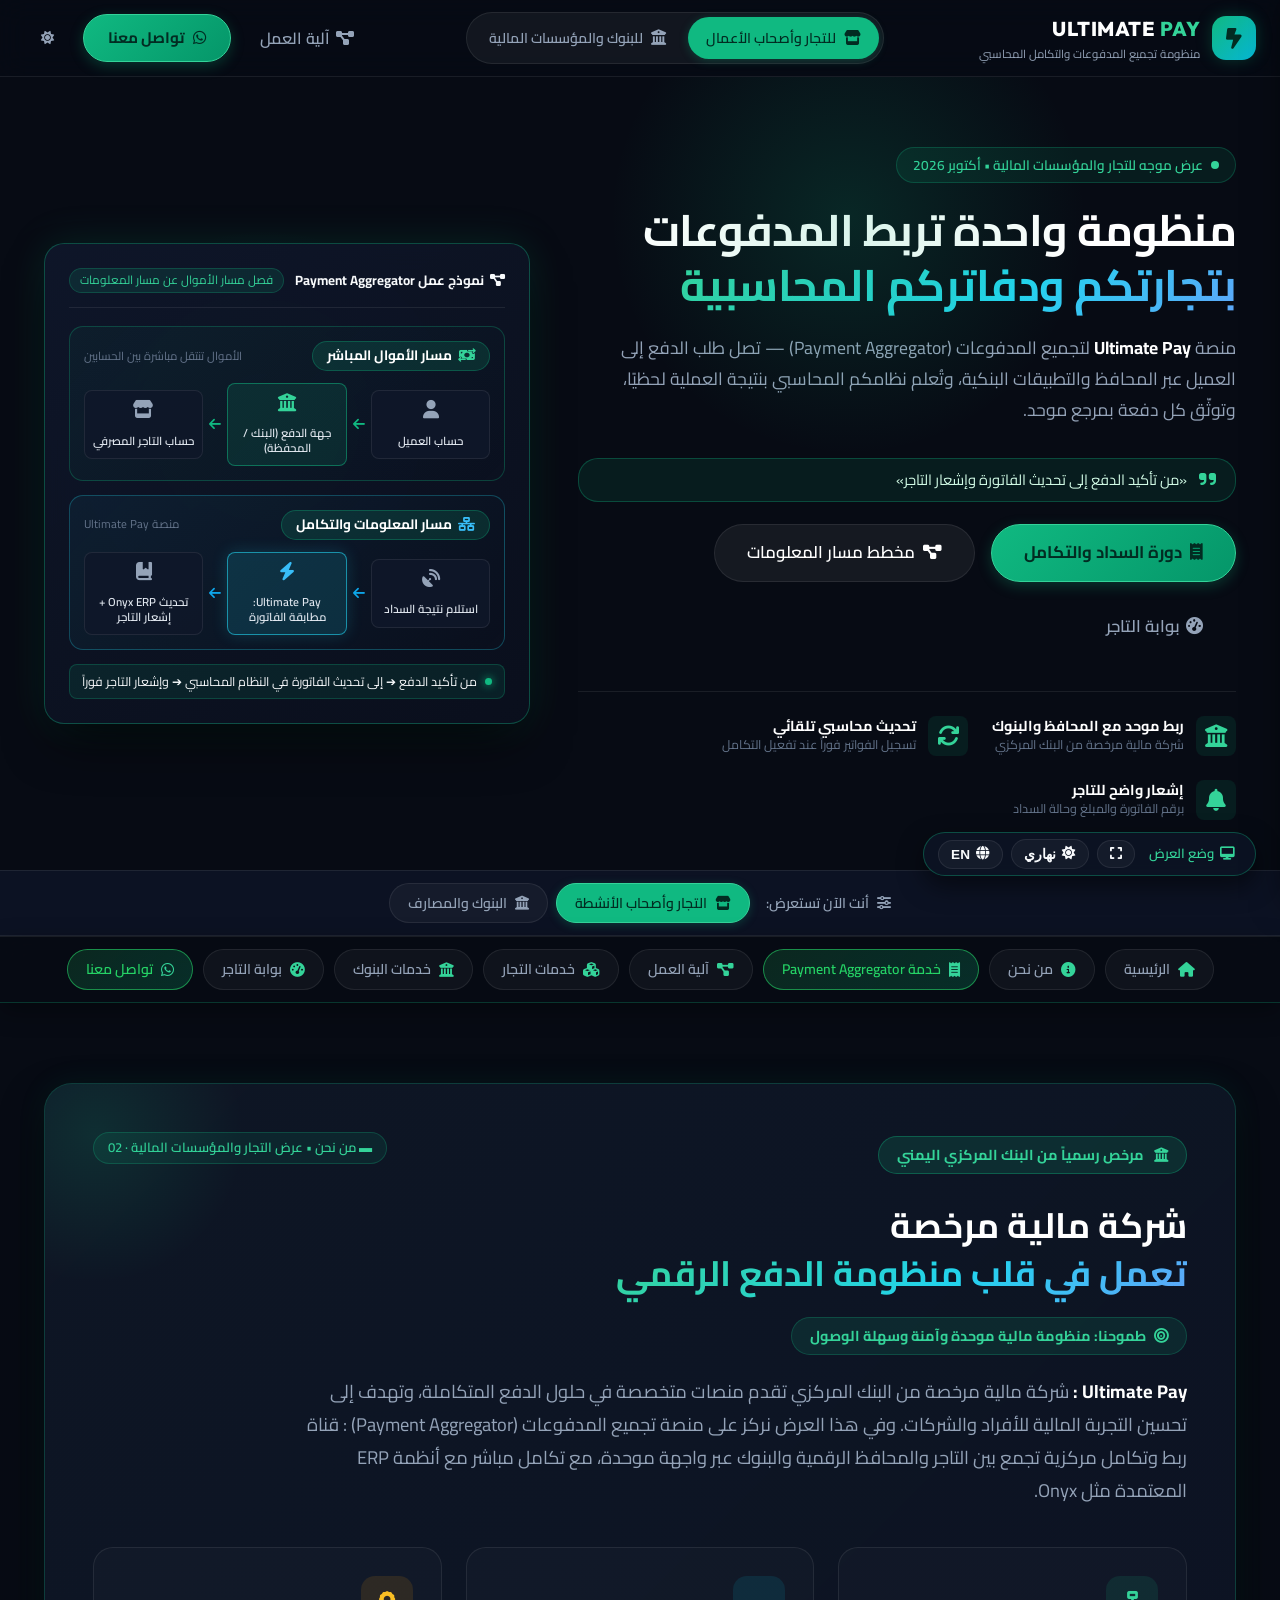
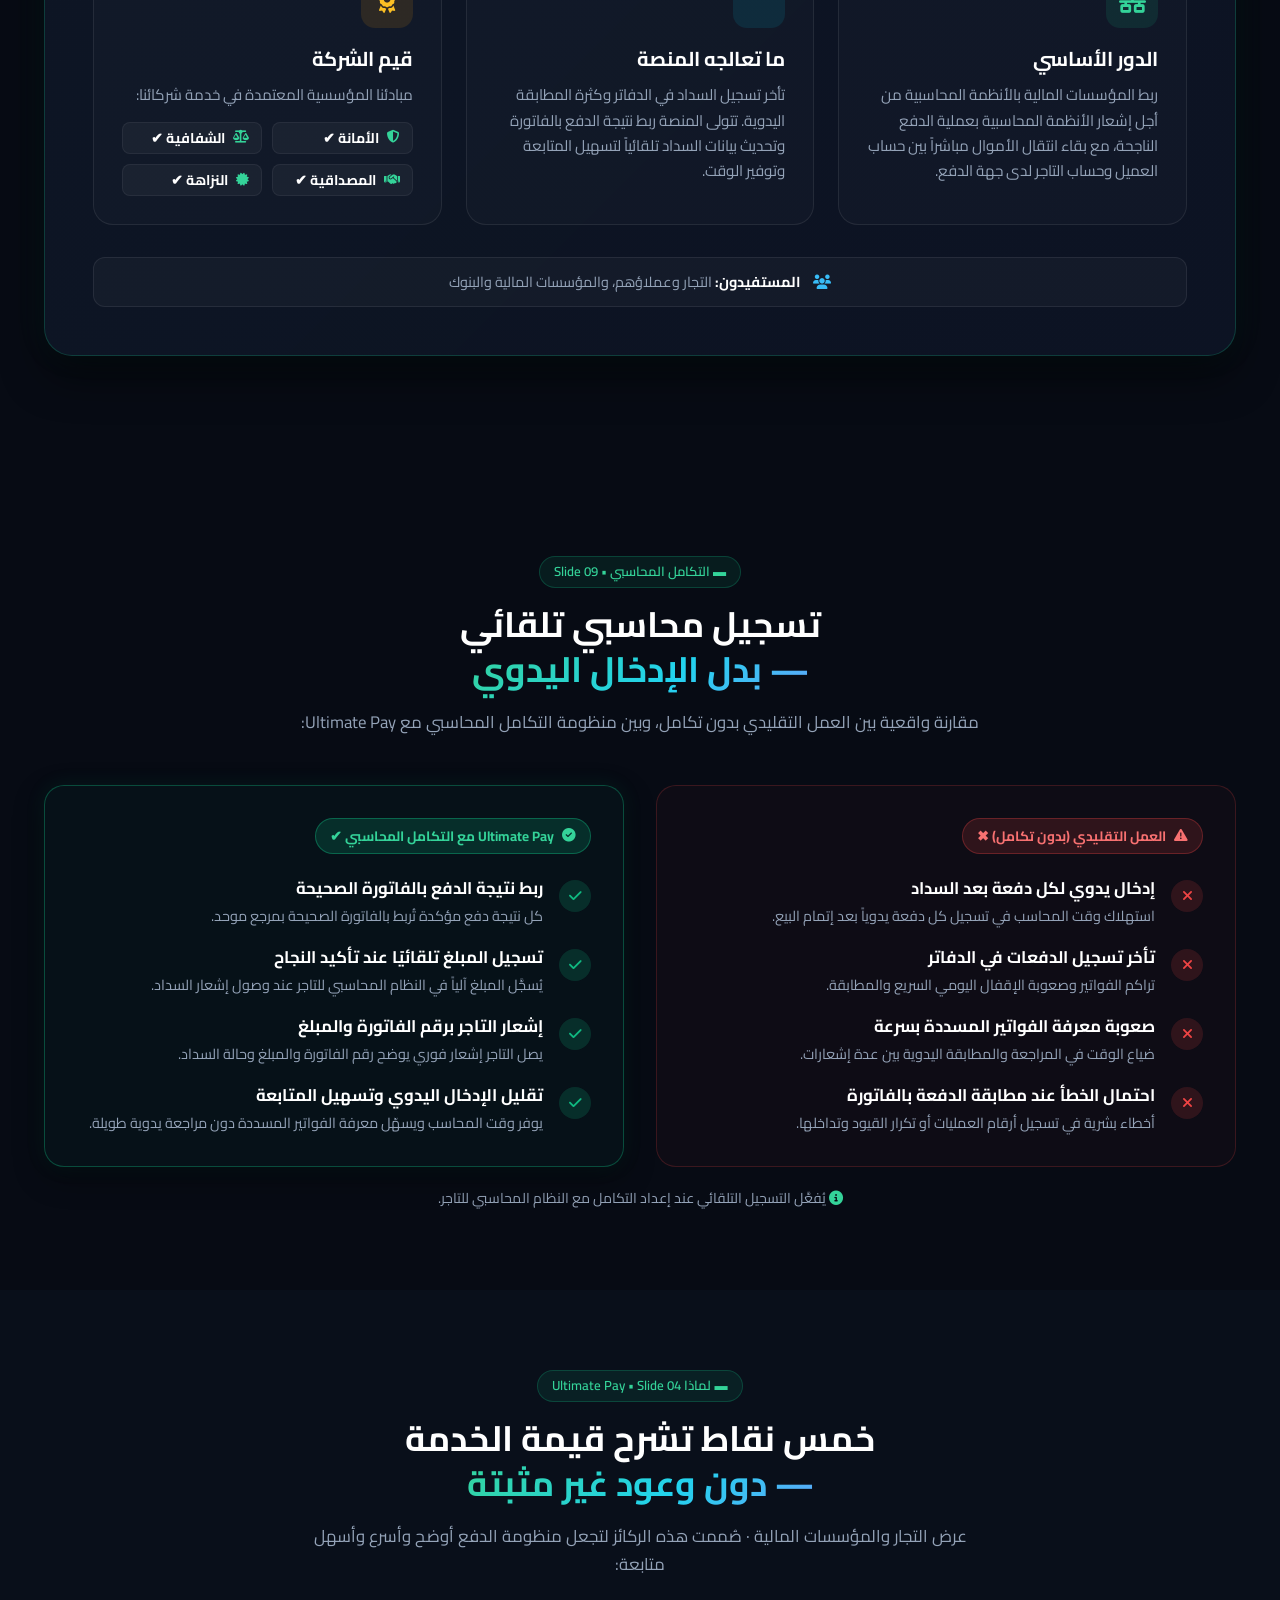
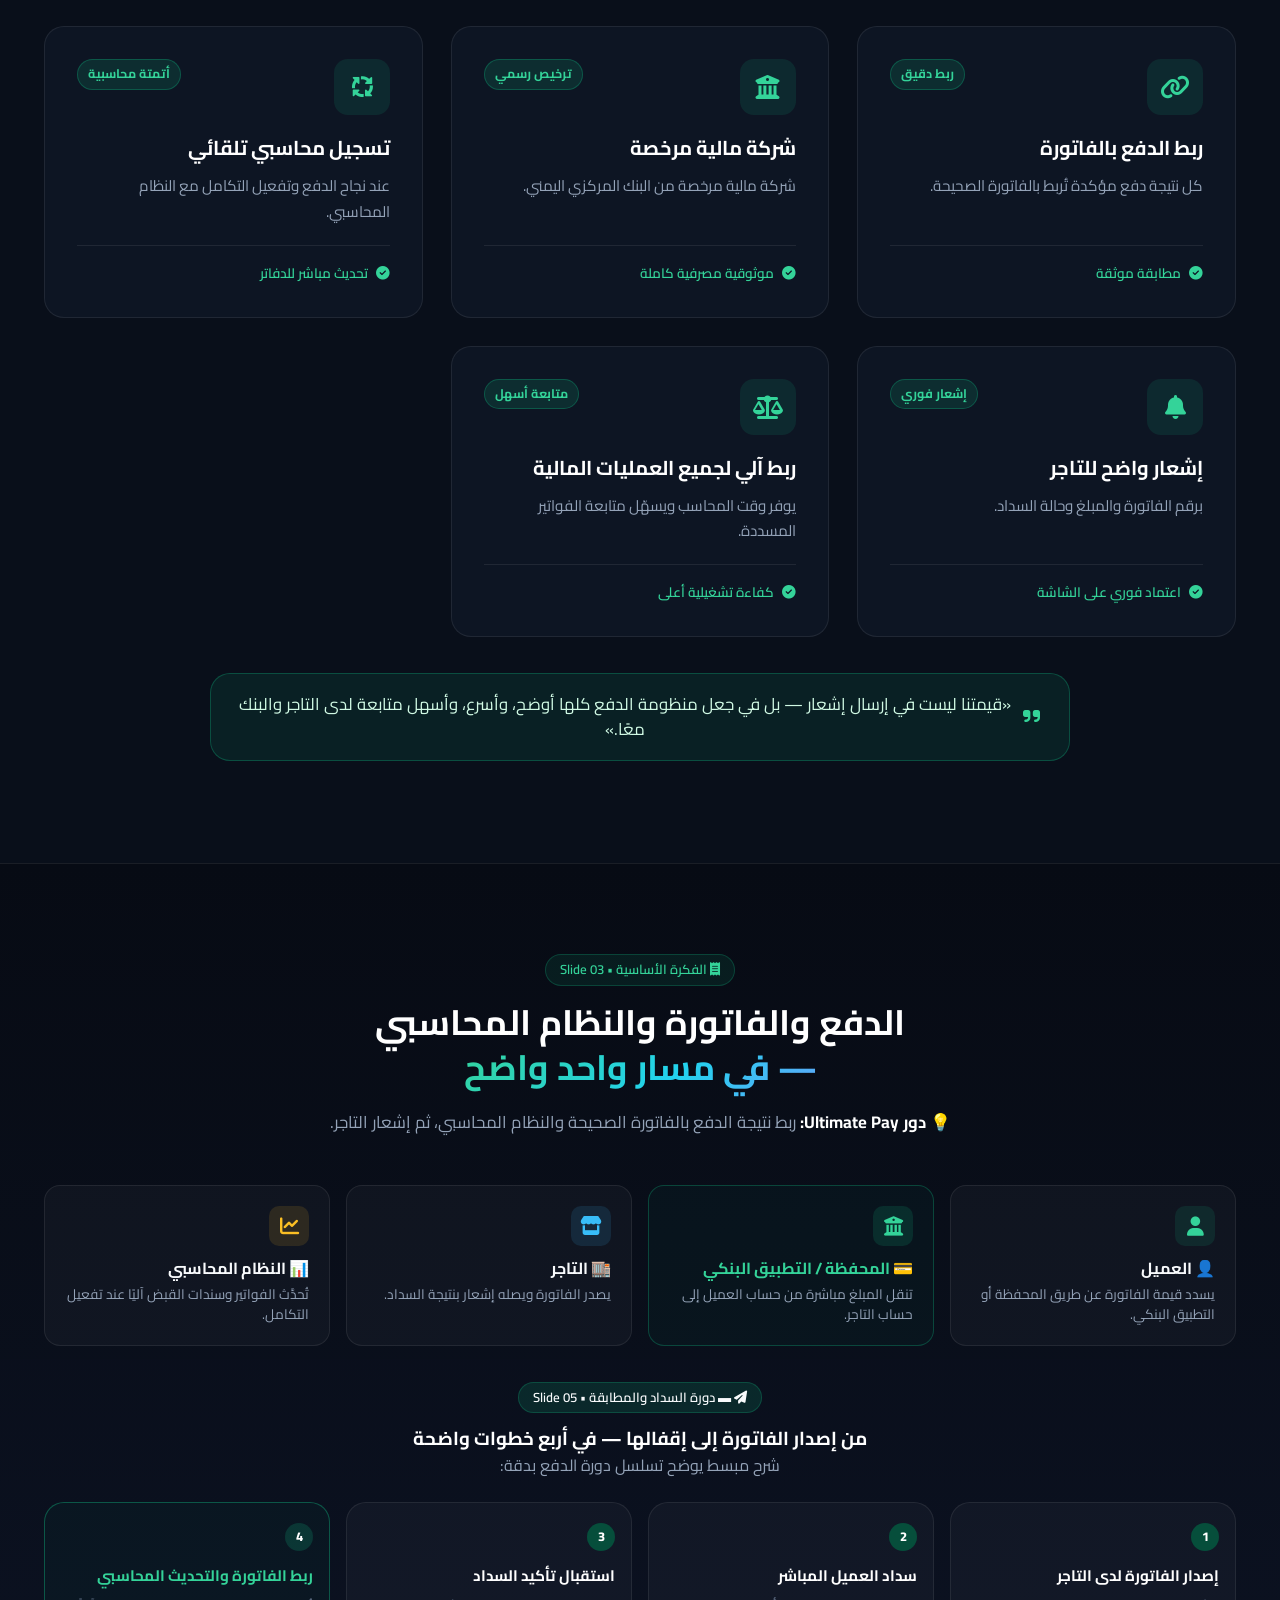
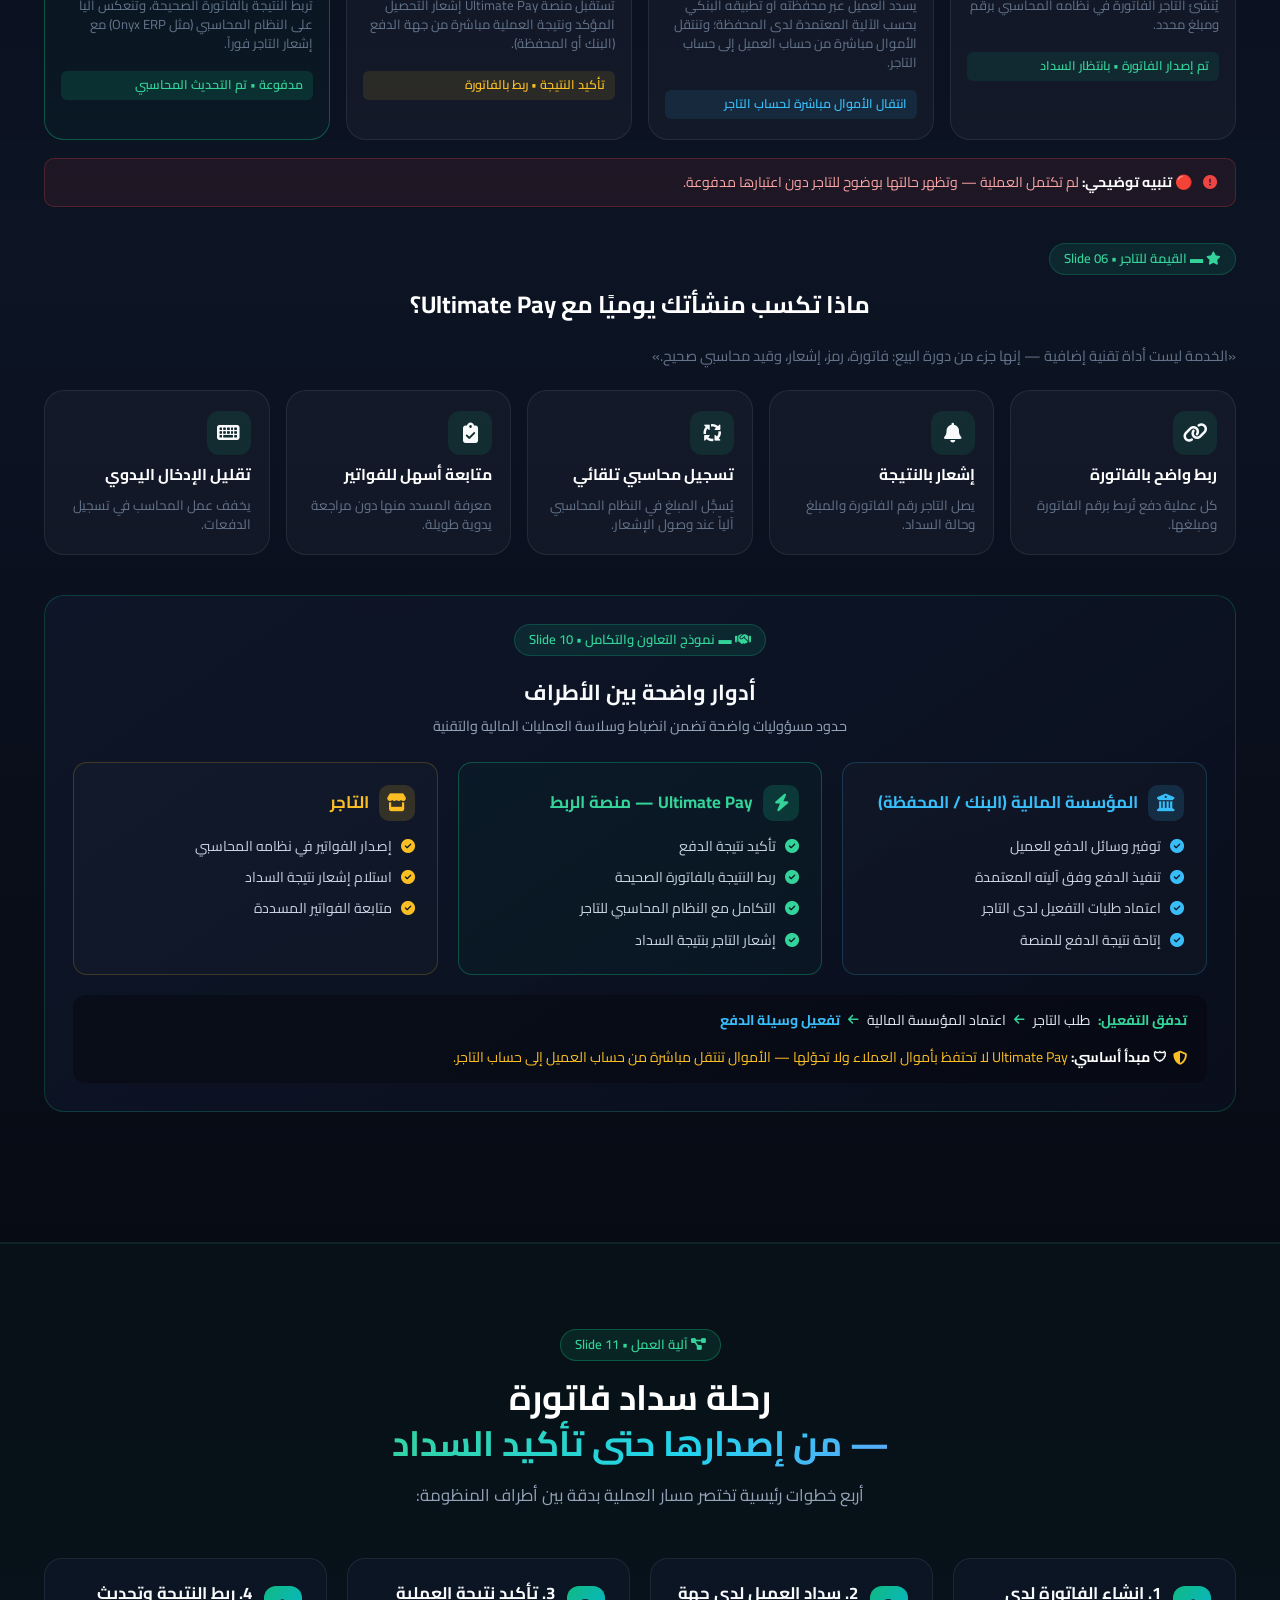
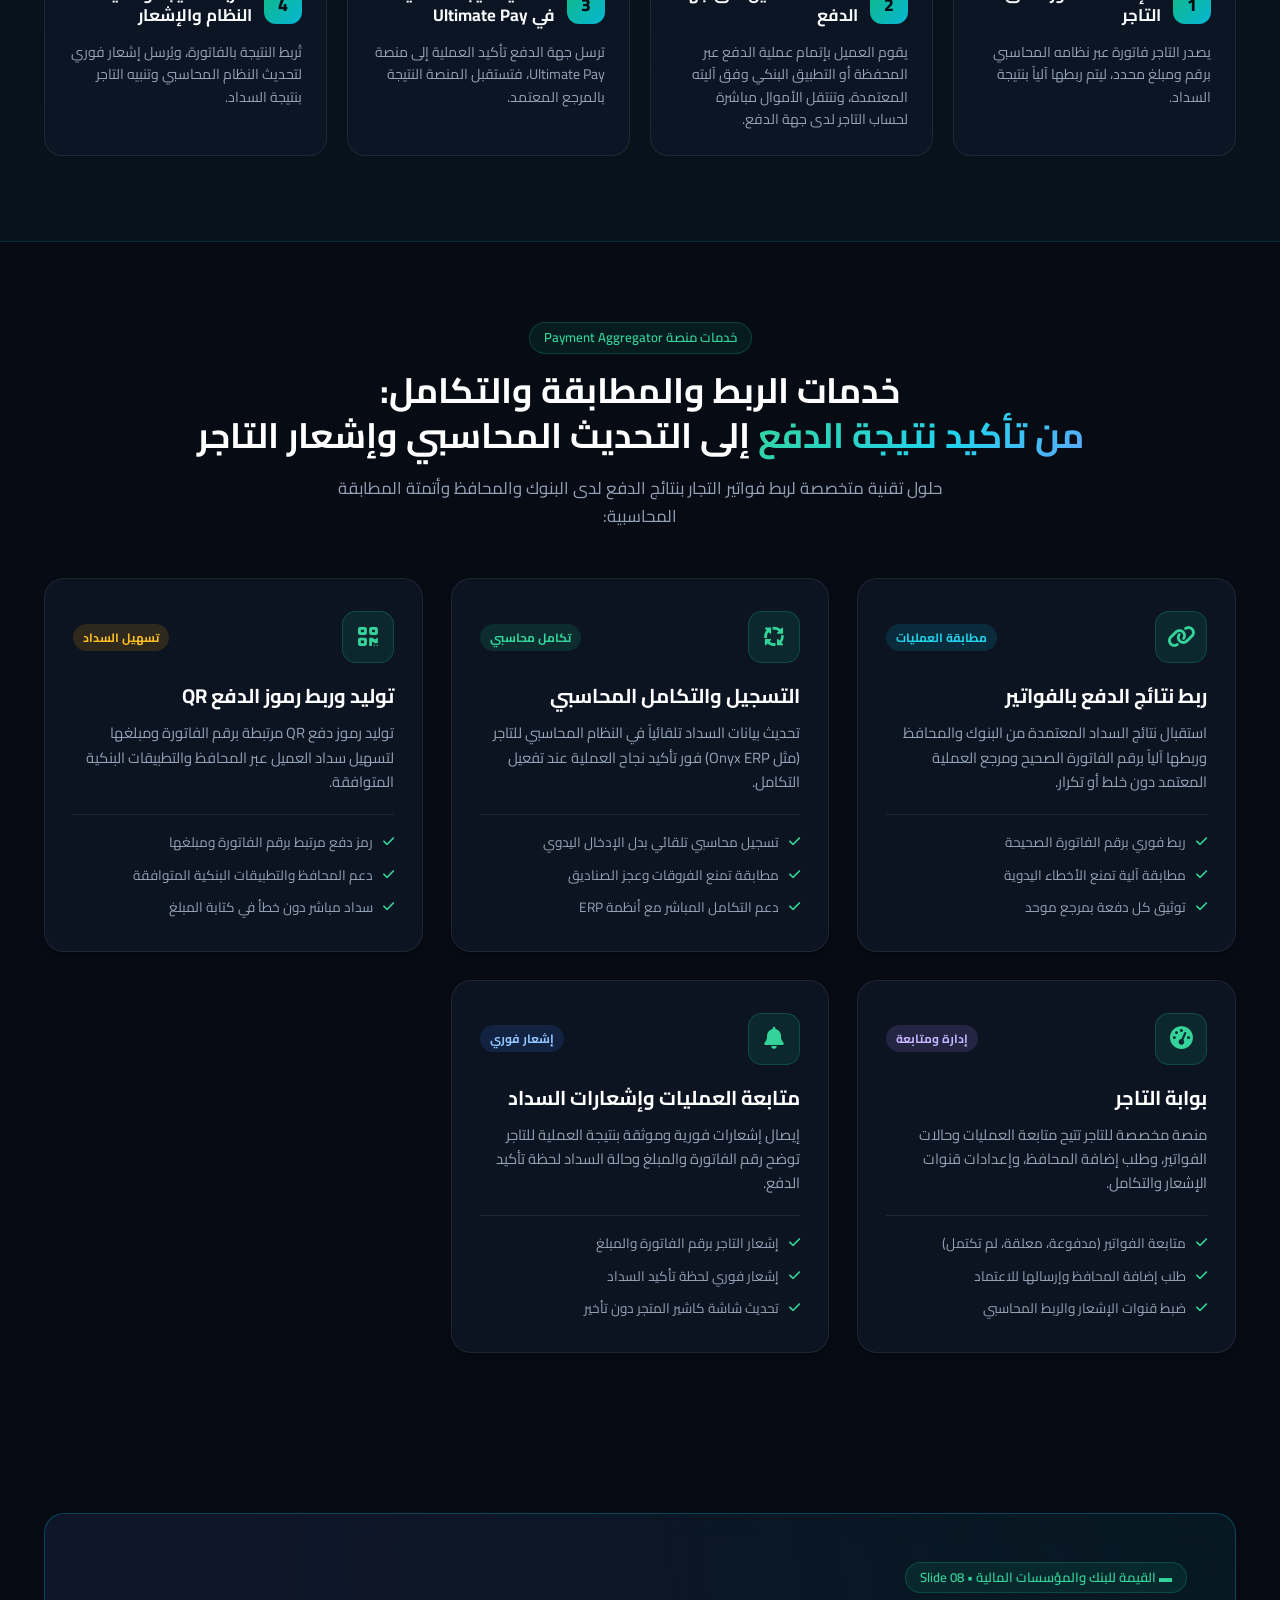
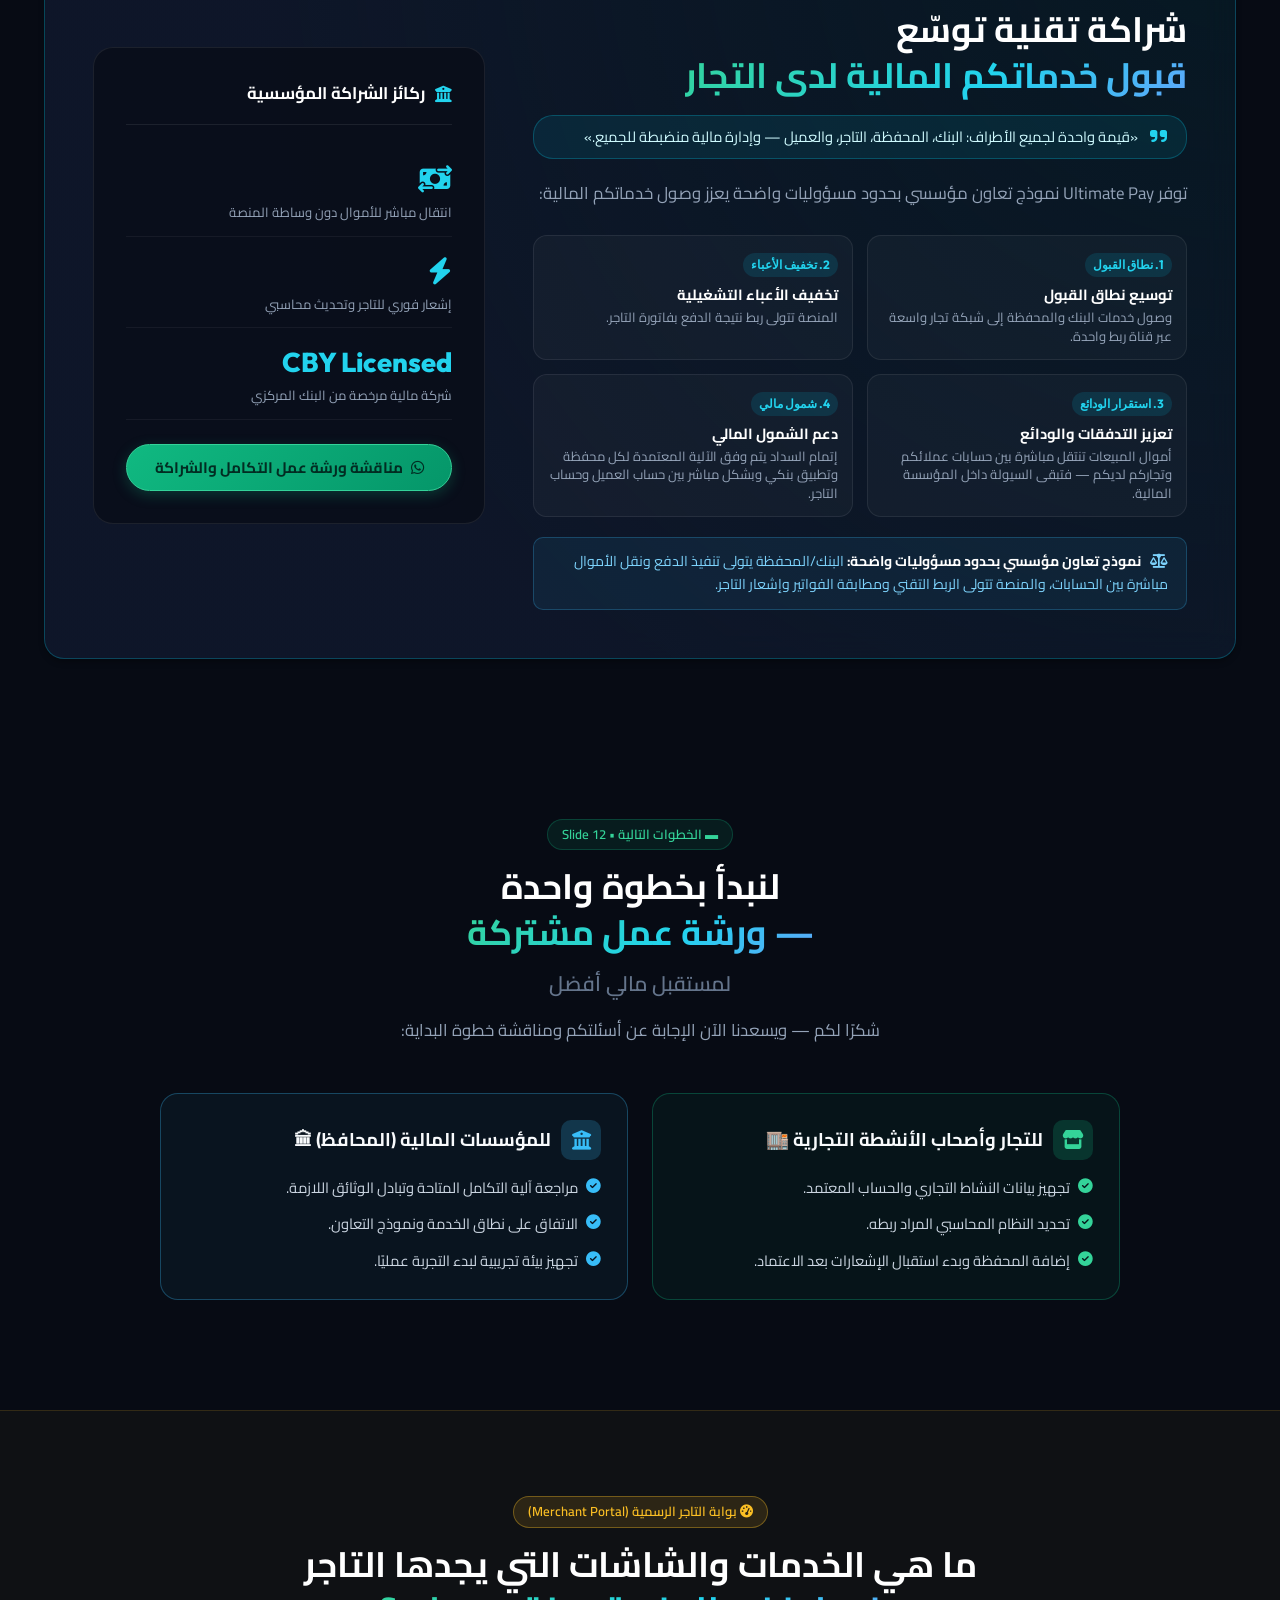
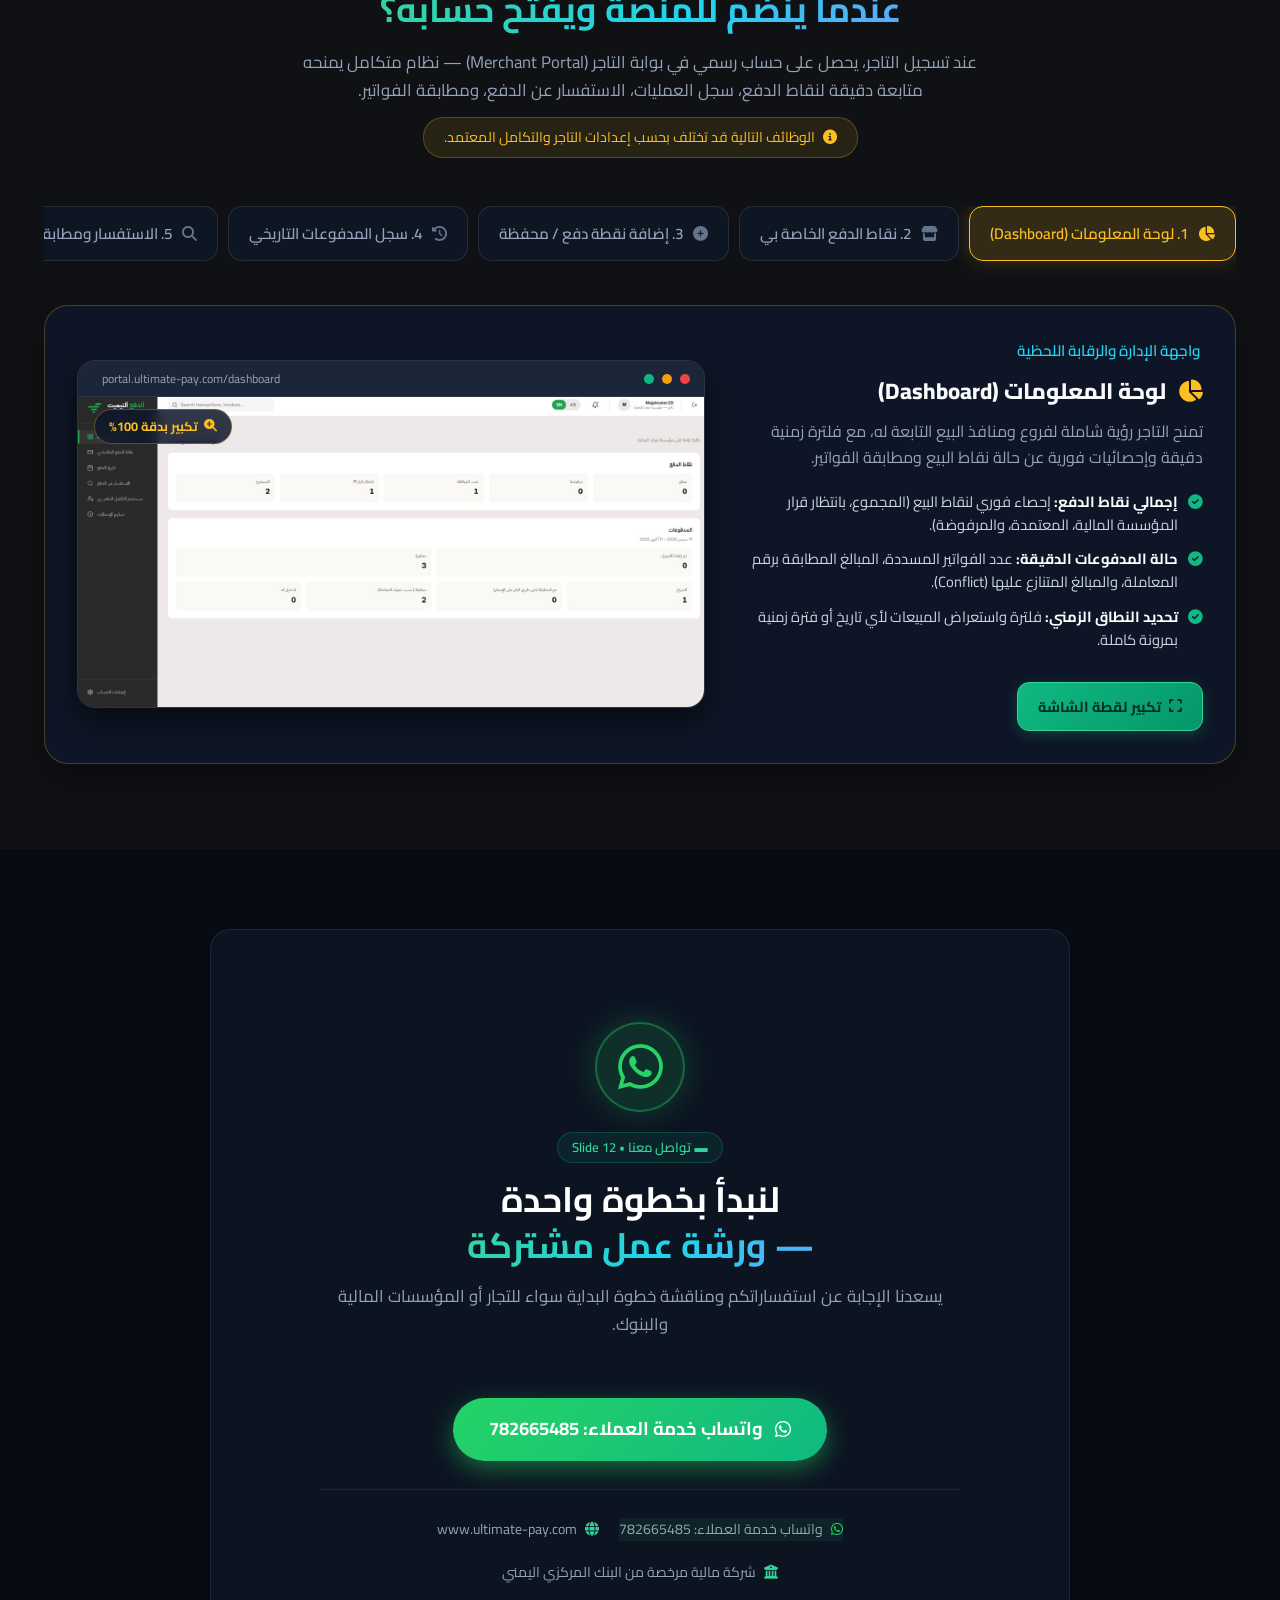
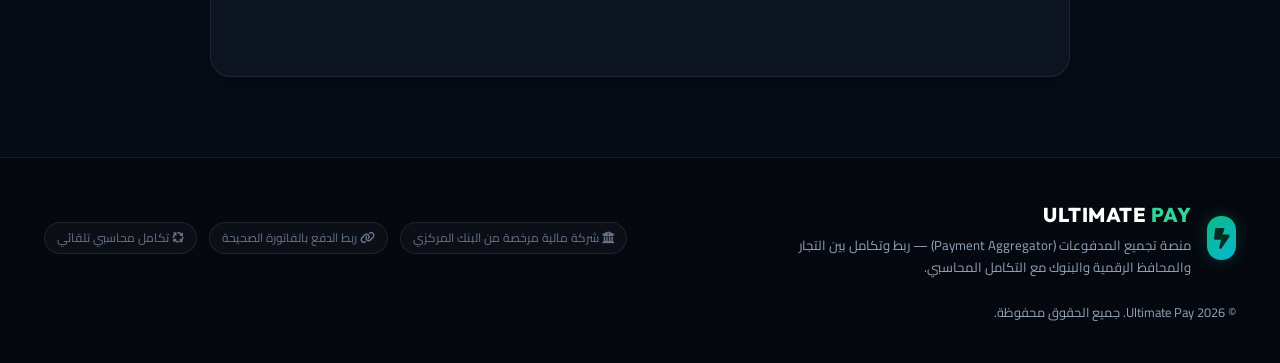
==== commit 1389117e: "fix(i18n): implement 100% full Arabic/English bilingual translation and LTR alignment" ====
--- a/index.html
+++ b/index.html
@@ -332,19 +332,14 @@
   <!-- Quick Sections Sub-Navigation Bar (8 Approved Sections) -->
   <nav class="quick-nav-bar" id="quickNavBar" aria-label="أقسام الموقع الرئيسية">
     <div class="container quick-nav-container">
-      <a href="#hero" class="quick-nav-link"><i class="fa-solid fa-house"></i><span>الرئيسية</span></a>
-      <a href="#aboutUs" class="quick-nav-link"><i class="fa-solid fa-circle-info"></i><span>من نحن</span></a>
-      <a href="#paymentAggregatorSection" class="quick-nav-link highlight"><i class="fa-solid fa-receipt"></i><span>خدمة
-          Payment Aggregator</span></a>
-      <a href="#platformWorkflowSection" class="quick-nav-link"><i class="fa-solid fa-diagram-project"></i><span>آلية
-          العمل</span></a>
-      <a href="#servicesGrid" class="quick-nav-link"><i class="fa-solid fa-cubes"></i><span>خدمات التجار</span></a>
-      <a href="#bankPartnership" class="quick-nav-link"><i class="fa-solid fa-building-columns"></i><span>خدمات
-          البنوك</span></a>
-      <a href="#merchantPortalSection" class="quick-nav-link portal-link"><i
-          class="fa-solid fa-gauge-high"></i><span>بوابة التاجر</span></a>
-      <a href="#ctaSection" class="quick-nav-link highlight"><i class="fa-brands fa-whatsapp"></i><span>تواصل
-          معنا</span></a>
+      <a href="#hero" class="quick-nav-link"><i class="fa-solid fa-house"></i><span data-i18n="nav_home">الرئيسية</span></a>
+      <a href="#aboutUs" class="quick-nav-link"><i class="fa-solid fa-circle-info"></i><span data-i18n="nav_about">من نحن</span></a>
+      <a href="#paymentAggregatorSection" class="quick-nav-link highlight"><i class="fa-solid fa-receipt"></i><span data-i18n="nav_aggregator">خدمة Payment Aggregator</span></a>
+      <a href="#platformWorkflowSection" class="quick-nav-link"><i class="fa-solid fa-diagram-project"></i><span data-i18n="nav_workflow">آلية العمل</span></a>
+      <a href="#servicesGrid" class="quick-nav-link"><i class="fa-solid fa-cubes"></i><span data-i18n="nav_services">خدمات التجار</span></a>
+      <a href="#bankPartnership" class="quick-nav-link"><i class="fa-solid fa-building-columns"></i><span data-i18n="nav_banks">خدمات البنوك</span></a>
+      <a href="#merchantPortalSection" class="quick-nav-link portal-link"><i class="fa-solid fa-gauge-high"></i><span data-i18n="nav_portal">بوابة التاجر</span></a>
+      <a href="#ctaSection" class="quick-nav-link highlight"><i class="fa-brands fa-whatsapp"></i><span data-i18n="nav_contact">تواصل معنا</span></a>
     </div>
   </nav>
 
@@ -647,23 +642,23 @@
       <div class="parties-flow-grid">
         <div class="party-card">
           <div class="party-icon-wrap user-wrap"><i class="fa-solid fa-user"></i></div>
-          <h4 class="party-title">👤 العميل</h4>
-          <p class="party-desc">يسدد قيمة الفاتورة عن طريق المحفظة أو التطبيق البنكي.</p>
+          <h4 class="party-title" data-i18n="p1_t">👤 العميل</h4>
+          <p class="party-desc" data-i18n="p1_d">يسدد قيمة الفاتورة عن طريق المحفظة أو التطبيق البنكي.</p>
         </div>
         <div class="party-card highlight-bank">
           <div class="party-icon-wrap bank-wrap"><i class="fa-solid fa-building-columns"></i></div>
-          <h4 class="party-title highlight-text">💳 المحفظة / التطبيق البنكي</h4>
-          <p class="party-desc">تنقل المبلغ مباشرة من حساب العميل إلى حساب التاجر.</p>
+          <h4 class="party-title highlight-text" data-i18n="p2_t">💳 المحفظة / التطبيق البنكي</h4>
+          <p class="party-desc" data-i18n="p2_d">تنقل المبلغ مباشرة من حساب العميل إلى حساب التاجر.</p>
         </div>
         <div class="party-card">
           <div class="party-icon-wrap merchant-wrap"><i class="fa-solid fa-store"></i></div>
-          <h4 class="party-title">🏬 التاجر</h4>
-          <p class="party-desc">يصدر الفاتورة ويصله إشعار بنتيجة السداد.</p>
+          <h4 class="party-title" data-i18n="p3_t">🏬 التاجر</h4>
+          <p class="party-desc" data-i18n="p3_d">يصدر الفاتورة ويصله إشعار بنتيجة السداد.</p>
         </div>
         <div class="party-card">
           <div class="party-icon-wrap erp-wrap"><i class="fa-solid fa-chart-line"></i></div>
-          <h4 class="party-title">📊 النظام المحاسبي</h4>
-          <p class="party-desc">تُحدَّث الفواتير وسندات القبض آليًا عند تفعيل التكامل.</p>
+          <h4 class="party-title" data-i18n="p4_t">📊 النظام المحاسبي</h4>
+          <p class="party-desc" data-i18n="p4_d">تُحدَّث الفواتير وسندات القبض آليًا عند تفعيل التكامل.</p>
         </div>
       </div>
 
@@ -671,52 +666,49 @@
       <div class="payment-cycle-container">
         <div class="payment-cycle-header">
           <span class="section-tag" style="background: rgba(16, 185, 129, 0.15); color: var(--accent-green);"><i
-              class="fa-solid fa-paper-plane"></i> ▬ دورة السداد والمطابقة • Slide 05</span>
-          <h3>من إصدار الفاتورة إلى إقفالها — في أربع خطوات واضحة</h3>
-          <p>شرح مبسط يوضح تسلسل دورة الدفع بدقة:</p>
+              class="fa-solid fa-paper-plane"></i> <span data-i18n="cyc_tag">▬ دورة السداد والمطابقة • Slide 05</span></span>
+          <h3 data-i18n="cyc_title">من إصدار الفاتورة إلى إقفالها — في أربع خطوات واضحة</h3>
+          <p data-i18n="cyc_sub">شرح مبسط يوضح تسلسل دورة الدفع بدقة:</p>
         </div>
 
         <div class="payment-cycle-grid" style="grid-template-columns: repeat(auto-fit, minmax(220px, 1fr));">
           <!-- Step 1 -->
           <div class="payment-cycle-card">
             <div class="payment-cycle-num">1</div>
-            <div class="payment-cycle-title">إصدار الفاتورة لدى التاجر</div>
-            <div class="payment-cycle-desc">يُنشئ التاجر الفاتورة في نظامه المحاسبي برقم ومبلغ محدد.</div>
-            <div class="payment-cycle-badge created">تم إصدار الفاتورة • بانتظار السداد</div>
+            <div class="payment-cycle-title" data-i18n="cyc_s1_t">إصدار الفاتورة لدى التاجر</div>
+            <div class="payment-cycle-desc" data-i18n="cyc_s1_d">يُنشئ التاجر الفاتورة في نظامه المحاسبي برقم ومبلغ محدد.</div>
+            <div class="payment-cycle-badge created" data-i18n="cyc_s1_b">تم إصدار الفاتورة • بانتظار السداد</div>
           </div>
 
           <!-- Step 2 -->
           <div class="payment-cycle-card">
             <div class="payment-cycle-num">2</div>
-            <div class="payment-cycle-title">سداد العميل المباشر</div>
-            <div class="payment-cycle-desc">يسدد العميل عبر محفظته أو تطبيقه البنكي بحسب الآلية المعتمدة لدى المحفظة؛ وتنتقل الأموال مباشرة من حساب العميل إلى حساب التاجر.</div>
-            <div class="payment-cycle-badge direct-transfer">انتقال الأموال مباشرة لحساب التاجر</div>
+            <div class="payment-cycle-title" data-i18n="cyc_s2_t">سداد العميل المباشر</div>
+            <div class="payment-cycle-desc" data-i18n="cyc_s2_d">يسدد العميل عبر محفظته أو تطبيقه البنكي بحسب الآلية المعتمدة لدى المحفظة؛ وتنتقل الأموال مباشرة من حساب العميل إلى حساب التاجر.</div>
+            <div class="payment-cycle-badge direct-transfer" data-i18n="cyc_s2_b">انتقال الأموال مباشرة لحساب التاجر</div>
           </div>
 
           <!-- Step 3 -->
           <div class="payment-cycle-card">
             <div class="payment-cycle-num">3</div>
-            <div class="payment-cycle-title">استقبال تأكيد السداد</div>
-            <div class="payment-cycle-desc">تستقبل منصة Ultimate Pay إشعار التحصيل المؤكد ونتيجة العملية مباشرة من جهة الدفع (البنك أو المحفظة).
-            </div>
-            <div class="payment-cycle-badge pending">تأكيد النتيجة • ربط بالفاتورة</div>
+            <div class="payment-cycle-title" data-i18n="cyc_s3_t">استقبال تأكيد السداد</div>
+            <div class="payment-cycle-desc" data-i18n="cyc_s3_d">تستقبل منصة Ultimate Pay إشعار التحصيل المؤكد ونتيجة العملية مباشرة من جهة الدفع (البنك أو المحفظة).</div>
+            <div class="payment-cycle-badge pending" data-i18n="cyc_s3_b">تأكيد النتيجة • ربط بالفاتورة</div>
           </div>
 
           <!-- Step 4 -->
           <div class="payment-cycle-card"
             style="border-color: rgba(16, 185, 129, 0.4); background: rgba(16, 185, 129, 0.04);">
-            <div class="payment-cycle-num" style="background: rgba(16, 185, 129, 0.2); border-color: var(--emerald-400);">4
-            </div>
-            <div class="payment-cycle-title" style="color: var(--emerald-400);">ربط الفاتورة والتحديث المحاسبي</div>
-            <div class="payment-cycle-desc">تُربط النتيجة بالفاتورة الصحيحة، وتنعكس آلياً على النظام المحاسبي (مثل Onyx ERP) مع إشعار التاجر فوراً.</div>
-            <div class="payment-cycle-badge paid">مدفوعة • تم التحديث المحاسبي</div>
+            <div class="payment-cycle-num" style="background: rgba(16, 185, 129, 0.2); border-color: var(--emerald-400);">4</div>
+            <div class="payment-cycle-title" style="color: var(--emerald-400);" data-i18n="cyc_s4_t">ربط الفاتورة والتحديث المحاسبي</div>
+            <div class="payment-cycle-desc" data-i18n="cyc_s4_d">تُربط النتيجة بالفاتورة الصحيحة، وتنعكس آلياً على النظام المحاسبي (مثل Onyx ERP) مع إشعار التاجر فوراً.</div>
+            <div class="payment-cycle-badge paid" data-i18n="cyc_s4_b">مدفوعة • تم التحديث المحاسبي</div>
           </div>
         </div>
 
         <div class="financial-warning-callout">
           <i class="fa-solid fa-circle-exclamation"></i>
-          <span>🔴 <strong>تنبيه توضيحي:</strong> لم تكتمل العملية — وتظهر حالتها بوضوح للتاجر دون اعتبارها
-            مدفوعة.</span>
+          <span data-i18n="cyc_warn">🔴 <strong>تنبيه توضيحي:</strong> لم تكتمل العملية — وتظهر حالتها بوضوح للتاجر دون اعتبارها مدفوعة.</span>
         </div>
       </div>
 
@@ -724,39 +716,38 @@
       <div class="merchant-benefits-box" style="margin-top: 36px;">
         <span class="section-tag"
           style="background: rgba(16, 185, 129, 0.12); color: var(--emerald-400); margin-bottom: 8px;"><i
-            class="fa-solid fa-star"></i> ▬ القيمة للتاجر • Slide 06</span>
-        <h3 style="margin-top: 6px;">ماذا تكسب منشأتك يوميًا مع Ultimate Pay؟</h3>
-        <p class="merchant-benefits-quote">«الخدمة ليست أداة تقنية إضافية — إنها جزء من دورة البيع: فاتورة، رمز، إشعار،
-          وقيد محاسبي صحيح.»</p>
+            class="fa-solid fa-star"></i> <span data-i18n="mb_tag">▬ القيمة للتاجر • Slide 06</span></span>
+        <h3 style="margin-top: 6px;" data-i18n="mb_title">ماذا تكسب منشأتك يوميًا مع Ultimate Pay؟</h3>
+        <p class="merchant-benefits-quote" data-i18n="mb_quote">«الخدمة ليست أداة تقنية إضافية — إنها جزء من دورة البيع: فاتورة، رمز، إشعار، وقيد محاسبي صحيح.»</p>
         <div class="merchant-benefits-grid">
           <div class="m-benefit-item">
             <div class="m-benefit-icon"><i class="fa-solid fa-link"></i></div>
-            <h4>ربط واضح بالفاتورة</h4>
-            <p>كل عملية دفع تُربط برقم الفاتورة ومبلغها.</p>
+            <h4 data-i18n="mb_1_t">ربط واضح بالفاتورة</h4>
+            <p data-i18n="mb_1_d">كل عملية دفع تُربط برقم الفاتورة ومبلغها.</p>
           </div>
 
           <div class="m-benefit-item">
             <div class="m-benefit-icon"><i class="fa-solid fa-bell"></i></div>
-            <h4>إشعار بالنتيجة</h4>
-            <p>يصل التاجر رقم الفاتورة والمبلغ وحالة السداد.</p>
+            <h4 data-i18n="mb_2_t">إشعار بالنتيجة</h4>
+            <p data-i18n="mb_2_d">يصل التاجر رقم الفاتورة والمبلغ وحالة السداد.</p>
           </div>
 
           <div class="m-benefit-item">
             <div class="m-benefit-icon"><i class="fa-solid fa-arrows-spin"></i></div>
-            <h4>تسجيل محاسبي تلقائي</h4>
-            <p>يُسجَّل المبلغ في النظام المحاسبي آلياً عند وصول الإشعار.</p>
+            <h4 data-i18n="mb_3_t">تسجيل محاسبي تلقائي</h4>
+            <p data-i18n="mb_3_d">يُسجَّل المبلغ في النظام المحاسبي آلياً عند وصول الإشعار.</p>
           </div>
 
           <div class="m-benefit-item">
             <div class="m-benefit-icon"><i class="fa-solid fa-clipboard-check"></i></div>
-            <h4>متابعة أسهل للفواتير</h4>
-            <p>معرفة المسدد منها دون مراجعة يدوية طويلة.</p>
+            <h4 data-i18n="mb_4_t">متابعة أسهل للفواتير</h4>
+            <p data-i18n="mb_4_d">معرفة المسدد منها دون مراجعة يدوية طويلة.</p>
           </div>
 
           <div class="m-benefit-item">
             <div class="m-benefit-icon"><i class="fa-solid fa-keyboard"></i></div>
-            <h4>تقليل الإدخال اليدوي</h4>
-            <p>يخفف عمل المحاسب في تسجيل الدفعات.</p>
+            <h4 data-i18n="mb_5_t">تقليل الإدخال اليدوي</h4>
+            <p data-i18n="mb_5_d">يخفف عمل المحاسب في تسجيل الدفعات.</p>
           </div>
         </div>
       </div>
@@ -765,9 +756,9 @@
       <div class="roles-cooperation-box">
         <div class="roles-header">
           <span class="section-tag" style="background: rgba(16, 185, 129, 0.12); color: var(--emerald-400);"><i
-              class="fa-solid fa-handshake"></i> ▬ نموذج التعاون والتكامل • Slide 10</span>
-          <h3 class="roles-title">أدوار واضحة بين الأطراف</h3>
-          <p class="roles-subtitle">حدود مسؤوليات واضحة تضمن انضباط وسلاسة العمليات المالية والتقنية</p>
+              class="fa-solid fa-handshake"></i> <span data-i18n="roles_tag">▬ نموذج التعاون والتكامل • Slide 10</span></span>
+          <h3 class="roles-title" data-i18n="roles_title">أدوار واضحة بين الأطراف</h3>
+          <p class="roles-subtitle" data-i18n="roles_sub">حدود مسؤوليات واضحة تضمن انضباط وسلاسة العمليات المالية والتقنية</p>
         </div>
 
         <div class="roles-three-cols">
@@ -775,13 +766,13 @@
           <div class="role-col-card role-box-bank">
             <div class="role-col-header">
               <div class="role-col-icon"><i class="fa-solid fa-building-columns"></i></div>
-              <h4 class="role-col-title">المؤسسة المالية (البنك / المحفظة)</h4>
+              <h4 class="role-col-title" data-i18n="role_bank_t">المؤسسة المالية (البنك / المحفظة)</h4>
             </div>
             <ul class="role-list-items">
-              <li><i class="fa-solid fa-circle-check"></i> توفير وسائل الدفع للعميل</li>
-              <li><i class="fa-solid fa-circle-check"></i> تنفيذ الدفع وفق آليته المعتمدة</li>
-              <li><i class="fa-solid fa-circle-check"></i> اعتماد طلبات التفعيل لدى التاجر</li>
-              <li><i class="fa-solid fa-circle-check"></i> إتاحة نتيجة الدفع للمنصة</li>
+              <li><i class="fa-solid fa-circle-check"></i> <span data-i18n="role_bank_1">توفير وسائل الدفع للعميل</span></li>
+              <li><i class="fa-solid fa-circle-check"></i> <span data-i18n="role_bank_2">تنفيذ الدفع وفق آليته المعتمدة</span></li>
+              <li><i class="fa-solid fa-circle-check"></i> <span data-i18n="role_bank_3">اعتماد طلبات التفعيل لدى التاجر</span></li>
+              <li><i class="fa-solid fa-circle-check"></i> <span data-i18n="role_bank_4">إتاحة نتيجة الدفع للمنصة</span></li>
             </ul>
           </div>
 
@@ -789,13 +780,13 @@
           <div class="role-col-card role-box-up">
             <div class="role-col-header">
               <div class="role-col-icon"><i class="fa-solid fa-bolt"></i></div>
-              <h4 class="role-col-title">Ultimate Pay — منصة الربط</h4>
+              <h4 class="role-col-title" data-i18n="role_up_t">Ultimate Pay — منصة الربط</h4>
             </div>
             <ul class="role-list-items">
-              <li><i class="fa-solid fa-circle-check"></i> تأكيد نتيجة الدفع</li>
-              <li><i class="fa-solid fa-circle-check"></i> ربط النتيجة بالفاتورة الصحيحة</li>
-              <li><i class="fa-solid fa-circle-check"></i> التكامل مع النظام المحاسبي للتاجر</li>
-              <li><i class="fa-solid fa-circle-check"></i> إشعار التاجر بنتيجة السداد</li>
+              <li><i class="fa-solid fa-circle-check"></i> <span data-i18n="role_up_1">تأكيد نتيجة الدفع</span></li>
+              <li><i class="fa-solid fa-circle-check"></i> <span data-i18n="role_up_2">ربط النتيجة بالفاتورة الصحيحة</span></li>
+              <li><i class="fa-solid fa-circle-check"></i> <span data-i18n="role_up_3">التكامل مع النظام المحاسبي للتاجر</span></li>
+              <li><i class="fa-solid fa-circle-check"></i> <span data-i18n="role_up_4">إشعار التاجر بنتيجة السداد</span></li>
             </ul>
           </div>
 
@@ -803,29 +794,28 @@
           <div class="role-col-card role-box-merchant">
             <div class="role-col-header">
               <div class="role-col-icon"><i class="fa-solid fa-store"></i></div>
-              <h4 class="role-col-title">التاجر</h4>
+              <h4 class="role-col-title" data-i18n="role_mer_t">التاجر</h4>
             </div>
             <ul class="role-list-items">
-              <li><i class="fa-solid fa-circle-check"></i> إصدار الفواتير وطلبات الدفع</li>
-              <li><i class="fa-solid fa-circle-check"></i> استلام إشعار نتيجة السداد</li>
-              <li><i class="fa-solid fa-circle-check"></i> متابعة الفواتير المسددة</li>
+              <li><i class="fa-solid fa-circle-check"></i> <span data-i18n="role_mer_1">إصدار الفواتير في نظامه المحاسبي</span></li>
+              <li><i class="fa-solid fa-circle-check"></i> <span data-i18n="role_mer_2">استلام إشعار نتيجة السداد</span></li>
+              <li><i class="fa-solid fa-circle-check"></i> <span data-i18n="role_mer_3">متابعة الفواتير المسددة</span></li>
             </ul>
           </div>
         </div>
 
         <div class="role-activation-bar">
           <div class="activation-steps-flow">
-            <strong>تدفق التفعيل:</strong>
-            <span>طلب التاجر</span>
+            <strong data-i18n="role_act_lbl">تدفق التفعيل:</strong>
+            <span data-i18n="role_act_1">طلب التاجر</span>
             <i class="fa-solid fa-arrow-left"></i>
-            <span>اعتماد المؤسسة المالية</span>
+            <span data-i18n="role_act_2">اعتماد المؤسسة المالية</span>
             <i class="fa-solid fa-arrow-left"></i>
-            <span class="active-step">تفعيل وسيلة الدفع</span>
+            <span class="active-step" data-i18n="role_act_3">تفعيل وسيلة الدفع</span>
           </div>
           <div class="principle-callout">
             <i class="fa-solid fa-shield-halved"></i>
-            <span><strong>🛡 مبدأ أساسي:</strong> Ultimate Pay لا تحتفظ بأموال العملاء ولا تحوّلها — الأموال تنتقل
-              مباشرة من حساب العميل إلى حساب التاجر.</span>
+            <span data-i18n="role_principle"><strong>🛡 مبدأ أساسي:</strong> Ultimate Pay لا تحتفظ بأموال العملاء ولا تحوّلها — الأموال تنتقل مباشرة من حساب العميل إلى حساب التاجر.</span>
           </div>
         </div>
       </div>
@@ -855,9 +845,9 @@
         <div class="phase-card">
           <div class="phase-card-header">
             <div class="phase-badge-num">1</div>
-            <h4 class="phase-title">1. إنشاء الفاتورة وطلب الدفع</h4>
-          </div>
-          <p class="phase-desc">
+            <h4 class="phase-title" data-i18n="wf_p1_t">1. إنشاء الفاتورة لدى التاجر</h4>
+          </div>
+          <p class="phase-desc" data-i18n="wf_p1_d">
             يصدر التاجر فاتورة عبر نظامه المحاسبي برقم ومبلغ محدد، ليتم ربطها آلياً بنتيجة السداد.
           </p>
         </div>
@@ -865,31 +855,30 @@
         <div class="phase-card">
           <div class="phase-card-header">
             <div class="phase-badge-num">2</div>
-            <h4 class="phase-title">2. سداد العميل لدى جهة الدفع</h4>
-          </div>
-          <p class="phase-desc">
-            يقوم العميل بإتمام عملية الدفع عبر المحفظة أو التطبيق البنكي، وتنتقل الأموال مباشرة لحساب التاجر لدى جهة
-            الدفع.
+            <h4 class="phase-title" data-i18n="wf_p2_t">2. سداد العميل لدى جهة الدفع</h4>
+          </div>
+          <p class="phase-desc" data-i18n="wf_p2_d">
+            يقوم العميل بإتمام عملية الدفع عبر المحفظة أو التطبيق البنكي وفق آليته المعتمدة، وتنتقل الأموال مباشرة لحساب التاجر لدى جهة الدفع.
           </p>
         </div>
 
         <div class="phase-card">
           <div class="phase-card-header">
             <div class="phase-badge-num">3</div>
-            <h4 class="phase-title">3. تأكيد نتيجة العملية في Ultimate Pay</h4>
-          </div>
-          <p class="phase-desc">
-            ترسل جهة الدفع تأكيد العملية إلى محول منصة Ultimate Pay، فتستقبل المنصة النتيجة بالمرجع المعتمد.
+            <h4 class="phase-title" data-i18n="wf_p3_t">3. تأكيد نتيجة العملية في Ultimate Pay</h4>
+          </div>
+          <p class="phase-desc" data-i18n="wf_p3_d">
+            ترسل جهة الدفع تأكيد العملية إلى منصة Ultimate Pay، فتستقبل المنصة النتيجة بالمرجع المعتمد.
           </p>
         </div>
 
         <div class="phase-card">
           <div class="phase-card-header">
             <div class="phase-badge-num">4</div>
-            <h4 class="phase-title">4. ربط النتيجة وتحديث النظام والإشعار</h4>
-          </div>
-          <p class="phase-desc">
-            تُربط النتيجة بالفاتورة، ويُرسل إشعار Webhook لتحديث النظام المحاسبي فورياً وإشعار التاجر بنتيجة السداد.
+            <h4 class="phase-title" data-i18n="wf_p4_t">4. ربط النتيجة وتحديث النظام والإشعار</h4>
+          </div>
+          <p class="phase-desc" data-i18n="wf_p4_d">
+            تُربط النتيجة بالفاتورة، ويُرسل إشعار فوري لتحديث النظام المحاسبي وتنبيه التاجر بنتيجة السداد.
           </p>
         </div>
       </div>
@@ -1018,7 +1007,7 @@
             </h2>
             <div class="speech-quote-pill bank-quote" style="margin-bottom: 20px;">
               <i class="fa-solid fa-quote-right"></i>
-              <span>«قيمة واحدة لجميع الأطراف: البنك، المحفظة، التاجر، والعميل — وإدارة مالية منضبطة للجميع.»</span>
+              <span data-i18n="bank_quote">«قيمة واحدة لجميع الأطراف: البنك، المحفظة، التاجر، والعميل — وإدارة مالية منضبطة للجميع.»</span>
             </div>
             <p class="b-lead" data-i18n="bank_lead">
               توفر Ultimate Pay نموذج تعاون مؤسسي بحدود مسؤوليات واضحة يعزز وصول خدماتكم المالية:
@@ -1026,32 +1015,30 @@
 
             <div class="bank-collab-grid" style="grid-template-columns: repeat(auto-fit, minmax(220px, 1fr));">
               <div class="bank-collab-item">
-                <span class="collab-badge">1. نطاق القبول</span>
-                <h4>توسيع نطاق القبول</h4>
-                <p>وصول خدمات البنك والمحفظة إلى شبكة تجار واسعة عبر قناة ربط واحدة.</p>
+                <span class="collab-badge" data-i18n="bc_1_b">1. نطاق القبول</span>
+                <h4 data-i18n="bc_1_t">توسيع نطاق القبول</h4>
+                <p data-i18n="bc_1_d">وصول خدمات البنك والمحفظة إلى شبكة تجار واسعة عبر قناة ربط واحدة.</p>
               </div>
               <div class="bank-collab-item">
-                <span class="collab-badge">2. تخفيف الأعباء</span>
-                <h4>تخفيف الأعباء التشغيلية</h4>
-                <p>المنصة تتولى ربط نتيجة الدفع بفاتورة التاجر.</p>
+                <span class="collab-badge" data-i18n="bc_2_b">2. تخفيف الأعباء</span>
+                <h4 data-i18n="bc_2_t">تخفيف الأعباء التشغيلية</h4>
+                <p data-i18n="bc_2_d">المنصة تتولى ربط نتيجة الدفع بفاتورة التاجر.</p>
               </div>
               <div class="bank-collab-item">
-                <span class="collab-badge">3. استقرار الودائع</span>
-                <h4>تعزيز التدفقات والودائع</h4>
-                <p>أموال المبيعات تنتقل مباشرة بين حسابات عملائكم وتجاركم لديكم — فتبقى السيولة داخل المؤسسة المالية.
-                </p>
+                <span class="collab-badge" data-i18n="bc_3_b">3. استقرار الودائع</span>
+                <h4 data-i18n="bc_3_t">تعزيز التدفقات والودائع</h4>
+                <p data-i18n="bc_3_d">أموال المبيعات تنتقل مباشرة بين حسابات عملائكم وتجاركم لديكم — فتبقى السيولة داخل المؤسسة المالية.</p>
               </div>
               <div class="bank-collab-item">
-                <span class="collab-badge">4. شمول مالي</span>
-                <h4>دعم الشمول المالي</h4>
-                <p>إتمام السداد يتم وفق الآلية المعتمدة لكل محفظة وتطبيق بنكي وبشكل مباشر بين حساب العميل وحساب التاجر.</p>
+                <span class="collab-badge" data-i18n="bc_4_b">4. شمول مالي</span>
+                <h4 data-i18n="bc_4_t">دعم الشمول المالي</h4>
+                <p data-i18n="bc_4_d">إتمام السداد يتم وفق الآلية المعتمدة لكل محفظة وتطبيق بنكي وبشكل مباشر بين حساب العميل وحساب التاجر.</p>
               </div>
             </div>
 
             <div class="bank-collab-note">
               <i class="fa-solid fa-scale-balanced" style="margin-left: 6px;"></i>
-              <strong>نموذج تعاون مؤسسي بحدود مسؤوليات واضحة:</strong> البنك/المحفظة يتولى تنفيذ الدفع ونقل الأموال
-              مباشرة بين الحسابات، والمنصة تتولى الربط التقني ومطابقة الفواتير وإشعار التاجر.
+              <span data-i18n="bank_note"><strong>نموذج تعاون مؤسسي بحدود مسؤوليات واضحة:</strong> البنك/المحفظة يتولى تنفيذ الدفع ونقل الأموال مباشرة بين الحسابات، والمنصة تتولى الربط التقني ومطابقة الفواتير وإشعار التاجر.</span>
             </div>
           </div>
 
@@ -1105,13 +1092,12 @@
         <div class="onboarding-track-card merchant">
           <div class="onboarding-card-header">
             <div class="onboarding-card-icon"><i class="fa-solid fa-store"></i></div>
-            <h3 class="onboarding-card-title">للتجار وأصحاب الأنشطة التجارية 🏬</h3>
+            <h3 class="onboarding-card-title" data-i18n="onb_m_t">للتجار وأصحاب الأنشطة التجارية 🏬</h3>
           </div>
           <ul class="onboarding-list">
-            <li><i class="fa-solid fa-circle-check"></i> <span>تجهيز بيانات النشاط التجاري والحساب المعتمد.</span></li>
-            <li><i class="fa-solid fa-circle-check"></i> <span>تحديد النظام المحاسبي المراد ربطه.</span></li>
-            <li><i class="fa-solid fa-circle-check"></i> <span>إضافة المحفظة وبدء استقبال الإشعارات بعد الاعتماد.</span>
-            </li>
+            <li><i class="fa-solid fa-circle-check"></i> <span data-i18n="onb_m_1">تجهيز بيانات النشاط التجاري والحساب المعتمد.</span></li>
+            <li><i class="fa-solid fa-circle-check"></i> <span data-i18n="onb_m_2">تحديد النظام المحاسبي المراد ربطه.</span></li>
+            <li><i class="fa-solid fa-circle-check"></i> <span data-i18n="onb_m_3">إضافة المحفظة وبدء استقبال الإشعارات بعد الاعتماد.</span></li>
           </ul>
         </div>
 
@@ -1119,13 +1105,12 @@
         <div class="onboarding-track-card bank">
           <div class="onboarding-card-header">
             <div class="onboarding-card-icon"><i class="fa-solid fa-building-columns"></i></div>
-            <h3 class="onboarding-card-title">للمؤسسات المالية (المحافظ) 🏛</h3>
+            <h3 class="onboarding-card-title" data-i18n="onb_b_t">للمؤسسات المالية (المحافظ) 🏛</h3>
           </div>
           <ul class="onboarding-list">
-            <li><i class="fa-solid fa-circle-check"></i> <span>مراجعة آلية التكامل المتاحة وتبادل الوثائق
-                اللازمة.</span></li>
-            <li><i class="fa-solid fa-circle-check"></i> <span>الاتفاق على نطاق الخدمة ونموذج التعاون.</span></li>
-            <li><i class="fa-solid fa-circle-check"></i> <span>تجهيز بيئة تجريبية لبدء التجربة عمليًا.</span></li>
+            <li><i class="fa-solid fa-circle-check"></i> <span data-i18n="onb_b_1">مراجعة آلية التكامل المتاحة وتبادل الوثائق اللازمة.</span></li>
+            <li><i class="fa-solid fa-circle-check"></i> <span data-i18n="onb_b_2">الاتفاق على نطاق الخدمة ونموذج التعاون.</span></li>
+            <li><i class="fa-solid fa-circle-check"></i> <span data-i18n="onb_b_3">تجهيز بيئة تجريبية لبدء التجربة عمليًا.</span></li>
           </ul>
         </div>
       </div>
@@ -1138,19 +1123,19 @@
       <div class="section-header text-center">
         <span class="section-tag"
           style="background:rgba(251,191,36,0.12);border-color:rgba(251,191,36,0.35);color:#FBBF24;">
-          <i class="fa-solid fa-gauge-high"></i> بوابة التاجر الرسمية (Merchant Portal)
+          <i class="fa-solid fa-gauge-high"></i> <span data-i18n="mp_tag">بوابة التاجر الرسمية (Merchant Portal)</span>
         </span>
         <h2 class="section-title">
-          <span>ما هي الخدمات والشاشات التي يجدها التاجر</span><br>
-          <span class="gradient-text">عندما ينضم للمنصة ويفتح حسابه؟</span>
+          <span data-i18n="mp_t1">ما هي الخدمات والشاشات التي يجدها التاجر</span><br>
+          <span class="gradient-text" data-i18n="mp_t2">عندما ينضم للمنصة ويفتح حسابه؟</span>
         </h2>
-        <p class="section-desc">
+        <p class="section-desc" data-i18n="mp_desc">
           عند تسجيل التاجر، يحصل على حساب رسمي في بوابة التاجر (Merchant Portal) — نظام متكامل يمنحه متابعة دقيقة
           لنقاط الدفع، سجل العمليات، الاستفسار عن الدفع، ومطابقة الفواتير.
         </p>
         <div class="portal-badge-pill">
           <i class="fa-solid fa-circle-info"></i>
-          <span>الوظائف التالية قد تختلف بحسب إعدادات التاجر والتكامل المعتمد.</span>
+          <span data-i18n="mp_note">الوظائف التالية قد تختلف بحسب إعدادات التاجر والتكامل المعتمد.</span>
         </div>
       </div>
 
@@ -1159,23 +1144,23 @@
         <button class="merchant-tab-btn active" data-tab="tabDashboard"
           onclick="switchMerchantTab('tabDashboard', this)">
           <i class="fa-solid fa-chart-pie"></i>
-          <span>1. لوحة المعلومات (Dashboard)</span>
+          <span data-i18n="mp_tab_1">1. لوحة المعلومات (Dashboard)</span>
         </button>
         <button class="merchant-tab-btn" data-tab="tabPoints" onclick="switchMerchantTab('tabPoints', this)">
           <i class="fa-solid fa-store"></i>
-          <span>2. نقاط الدفع الخاصة بي</span>
+          <span data-i18n="mp_tab_2">2. نقاط الدفع الخاصة بي</span>
         </button>
         <button class="merchant-tab-btn" data-tab="tabAddPoint" onclick="switchMerchantTab('tabAddPoint', this)">
           <i class="fa-solid fa-plus-circle"></i>
-          <span>3. إضافة نقطة دفع / محفظة</span>
+          <span data-i18n="mp_tab_3">3. إضافة نقطة دفع / محفظة</span>
         </button>
         <button class="merchant-tab-btn" data-tab="tabHistory" onclick="switchMerchantTab('tabHistory', this)">
           <i class="fa-solid fa-clock-rotate-left"></i>
-          <span>4. سجل المدفوعات التاريخي</span>
+          <span data-i18n="mp_tab_4">4. سجل المدفوعات التاريخي</span>
         </button>
         <button class="merchant-tab-btn" data-tab="tabInquiry" onclick="switchMerchantTab('tabInquiry', this)">
           <i class="fa-solid fa-magnifying-glass"></i>
-          <span>5. الاستفسار ومطابقة الفاتورة</span>
+          <span data-i18n="mp_tab_5">5. الاستفسار ومطابقة الفاتورة</span>
         </button>
       </div>
 
@@ -1183,38 +1168,35 @@
       <div class="merchant-service-panel active" id="tabDashboard">
         <div class="service-card-layout">
           <div class="service-info-col">
-            <span class="service-tagline"><i class="fa-solid fa-shield-check"></i> واجهة الإدارة والرقابة اللحظية</span>
-            <h3><i class="fa-solid fa-chart-pie"></i> لوحة المعلومات (Dashboard)</h3>
-            <p>
+            <span class="service-tagline"><i class="fa-solid fa-shield-check"></i> <span data-i18n="mp_d_tag">واجهة الإدارة والرقابة اللحظية</span></span>
+            <h3><i class="fa-solid fa-chart-pie"></i> <span data-i18n="mp_d_t">لوحة المعلومات (Dashboard)</span></h3>
+            <p data-i18n="mp_d_p">
               تمنح التاجر رؤية شاملة لفروع ومنافذ البيع التابعة له، مع فلترة زمنية دقيقة وإحصائيات فورية عن
               حالة نقاط البيع ومطابقة الفواتير.
             </p>
             <ul class="service-details-list">
-              <li><i class="fa-solid fa-check-circle"></i><span><strong>إجمالي نقاط الدفع:</strong> إحصاء فوري لنقاط
-                  البيع (المجموع، بانتظار قرار المؤسسة المالية، المعتمدة، والمرفوضة).</span></li>
-              <li><i class="fa-solid fa-check-circle"></i><span><strong>حالة المدفوعات الدقيقة:</strong> عدد الفواتير
-                  المسددة، المبالغ المطابقة برقم المعاملة، والمبالغ المتنازع عليها (Conflict).</span></li>
-              <li><i class="fa-solid fa-check-circle"></i><span><strong>تحديد النطاق الزمني:</strong> فلترة واستعراض
-                  المبيعات لأي تاريخ أو فترة زمنية بمرونة كاملة.</span></li>
+              <li><i class="fa-solid fa-check-circle"></i><span data-i18n="mp_d_f1"><strong>إجمالي نقاط الدفع:</strong> إحصاء فوري لنقاط البيع (المجموع، بانتظار قرار المؤسسة المالية، المعتمدة، والمرفوضة).</span></li>
+              <li><i class="fa-solid fa-check-circle"></i><span data-i18n="mp_d_f2"><strong>حالة المدفوعات الدقيقة:</strong> عدد الفواتير المسددة، المبالغ المطابقة برقم المعاملة، والمبالغ المتنازع عليها (Conflict).</span></li>
+              <li><i class="fa-solid fa-check-circle"></i><span data-i18n="mp_d_f3"><strong>تحديد النطاق الزمني:</strong> فلترة واستعراض المبيعات لأي تاريخ أو فترة زمنية بمرونة كاملة.</span></li>
             </ul>
             <button class="btn-primary"
-              onclick="openImageModal('assets/merchant_screens/screen_8.jpg', 'لوحة المعلومات الرئيسية (Dashboard) — بوابة التاجر العربية')"
+              onclick="openImageModal('assets/merchant_screens/screen_8.jpg', 'لوحة المعلومات الرئيسية (Dashboard) — بوابة التاجر العربية', 'Main Dashboard — Merchant Portal')"
               style="padding:10px 20px;font-size:0.9rem;border-radius:12px;margin-top:10px;cursor:pointer;">
-              <i class="fa-solid fa-expand"></i> تكبير لقطة الشاشة العربية
+              <i class="fa-solid fa-expand"></i> <span data-i18n="mp_btn_zoom_ar">تكبير لقطة الشاشة</span>
             </button>
           </div>
           <div class="service-screenshot-frame"
-            onclick="openImageModal('assets/merchant_screens/screen_8.jpg', 'لوحة المعلومات الرئيسية (Dashboard) — بوابة التاجر العربية')">
+            onclick="openImageModal('assets/merchant_screens/screen_8.jpg', 'لوحة المعلومات الرئيسية (Dashboard) — بوابة التاجر العربية', 'Main Dashboard — Merchant Portal')">
             <div class="browser-mock-header">
               <span class="mock-dot red"></span>
               <span class="mock-dot yellow"></span>
               <span class="mock-dot green"></span>
-              <span class="mock-title">portal.ultimate-pay.com/dashboard (العربية)</span>
+              <span class="mock-title">portal.ultimate-pay.com/dashboard</span>
             </div>
             <img src="assets/merchant_screens/screen_8.jpg"
-              alt="لوحة المعلومات الرئيسية Dashboard بوابة التاجر العربية">
+              alt="لوحة المعلومات الرئيسية Dashboard بوابة التاجر">
             <div class="frame-zoom-cta">
-              <i class="fa-solid fa-magnifying-glass-plus"></i> تكبير بدقة 100%
+              <i class="fa-solid fa-magnifying-glass-plus"></i> <span data-i18n="mp_zoom">تكبير بدقة 100%</span>
             </div>
           </div>
         </div>
@@ -1224,30 +1206,26 @@
       <div class="merchant-service-panel" id="tabPoints">
         <div class="service-card-layout">
           <div class="service-info-col">
-            <span class="service-tagline"><i class="fa-solid fa-store"></i> إدارة الحسابات والمحافظ المربوطة</span>
-            <h3><i class="fa-solid fa-wallet"></i> نقاط الدفع الخاصة بي</h3>
-            <p>
+            <span class="service-tagline"><i class="fa-solid fa-store"></i> <span data-i18n="mp_p_tag">إدارة الحسابات والمحافظ المربوطة</span></span>
+            <h3><i class="fa-solid fa-wallet"></i> <span data-i18n="mp_p_t">نقاط الدفع الخاصة بي</span></h3>
+            <p data-i18n="mp_p_p">
               تتيح للتاجر متابعة نقاط الدفع وأرقام المحافظ وحسابات البنوك المربوطة بفروعه، والاطلاع على حالة اعتماد
               كل نقطة من البنك أو المحفظة.
             </p>
             <ul class="service-details-list">
-              <li><i class="fa-solid fa-check-circle"></i><span><strong>عرض المؤسسات المالية:</strong> عرض المحافظ الرقمية
-                  والبنوك المربوطة ضمن نطاق التكامل.</span></li>
-              <li><i class="fa-solid fa-check-circle"></i><span><strong>رمز النقطة (Point Code):</strong> كود تعريفي مخصص
-                  لكل نقطة بيع لتمييز عملياتها.</span></li>
-              <li><i class="fa-solid fa-check-circle"></i><span><strong>حالة النقطة وتاريخها:</strong> متابعة حالة
-                  الاعتماد (تمت الموافقة / قيد الانتظار) مع تاريخ الإجراء.</span></li>
-              <li><i class="fa-solid fa-check-circle"></i><span><strong>زر مباشر لإضافة نقطة:</strong> إمكانية طلب تفعيل
-                  نقطة دفع أو محفظة جديدة بضغطة زر.</span></li>
+              <li><i class="fa-solid fa-check-circle"></i><span data-i18n="mp_p_f1"><strong>عرض المؤسسات المالية:</strong> عرض المحافظ الرقمية والبنوك المربوطة ضمن نطاق التكامل.</span></li>
+              <li><i class="fa-solid fa-check-circle"></i><span data-i18n="mp_p_f2"><strong>رمز النقطة (Point Code):</strong> كود تعريفي مخصص لكل نقطة بيع لتمييز عملياتها.</span></li>
+              <li><i class="fa-solid fa-check-circle"></i><span data-i18n="mp_p_f3"><strong>حالة النقطة وتاريخها:</strong> متابعة حالة الاعتماد (تمت الموافقة / قيد الانتظار) مع تاريخ الإجراء.</span></li>
+              <li><i class="fa-solid fa-check-circle"></i><span data-i18n="mp_p_f4"><strong>زر مباشر لإضافة نقطة:</strong> إمكانية طلب تفعيل نقطة دفع أو محفظة جديدة بضغطة زر.</span></li>
             </ul>
             <button class="btn-primary"
-              onclick="openImageModal('assets/merchant_screens/screen_10.jpg', 'نقاط الدفع الخاصة بالتاجر — بوابة التاجر العربية')"
+              onclick="openImageModal('assets/merchant_screens/screen_10.jpg', 'نقاط الدفع الخاصة بالتاجر — بوابة التاجر', 'My Payment Points — Merchant Portal')"
               style="padding:10px 20px;font-size:0.9rem;border-radius:12px;margin-top:10px;cursor:pointer;">
-              <i class="fa-solid fa-expand"></i> تكبير لقطة الشاشة العربية
+              <i class="fa-solid fa-expand"></i> <span data-i18n="mp_btn_zoom_ar">تكبير لقطة الشاشة</span>
             </button>
           </div>
           <div class="service-screenshot-frame"
-            onclick="openImageModal('assets/merchant_screens/screen_10.jpg', 'نقاط الدفع الخاصة بالتاجر — بوابة التاجر العربية')">
+            onclick="openImageModal('assets/merchant_screens/screen_10.jpg', 'نقاط الدفع الخاصة بالتاجر — بوابة التاجر', 'My Payment Points — Merchant Portal')">
             <div class="browser-mock-header">
               <span class="mock-dot red"></span>
               <span class="mock-dot yellow"></span>
@@ -1256,7 +1234,7 @@
             </div>
             <img src="assets/merchant_screens/screen_10.jpg" alt="نقاط الدفع الخاصة بي بوابة التاجر">
             <div class="frame-zoom-cta">
-              <i class="fa-solid fa-magnifying-glass-plus"></i> تكبير بدقة 100%
+              <i class="fa-solid fa-magnifying-glass-plus"></i> <span data-i18n="mp_zoom">تكبير بدقة 100%</span>
             </div>
           </div>
         </div>
@@ -1266,28 +1244,25 @@
       <div class="merchant-service-panel" id="tabAddPoint">
         <div class="service-card-layout">
           <div class="service-info-col">
-            <span class="service-tagline"><i class="fa-solid fa-plus-circle"></i> توسيع منافذ التحصيل</span>
-            <h3><i class="fa-solid fa-plus"></i> إضافة نقطة دفع / محفظة جديدة</h3>
-            <p>
+            <span class="service-tagline"><i class="fa-solid fa-plus-circle"></i> <span data-i18n="mp_a_tag">توسيع منافذ التحصيل</span></span>
+            <h3><i class="fa-solid fa-plus"></i> <span data-i18n="mp_a_t">إضافة نقطة دفع / محفظة جديدة</span></h3>
+            <p data-i18n="mp_a_p">
               شاشة واضحة تمكّن التاجر من تقديم طلب ربط محفظة رقمية أو حساب بنكي جديد لنقاط البيع الخاصة به لمراجعته
               واعتماده من المؤسسة المالية.
             </p>
             <ul class="service-details-list">
-              <li><i class="fa-solid fa-check-circle"></i><span><strong>اختيار المؤسسة المالية:</strong> قائمة منسدلة
-                  تضم المحافظ الرقمية والبنوك المتاحة ضمن نطاق التكامل.</span></li>
-              <li><i class="fa-solid fa-check-circle"></i><span><strong>إدخال رمز المحفظة / الكود:</strong> كتابة رقم
-                  الحساب أو المحفظة المراد استقبال الأموال عليه.</span></li>
-              <li><i class="fa-solid fa-check-circle"></i><span><strong>المراجعة والاعتماد المصرفي:</strong> تُراجع المؤسسة
-                  المالية الطلب وتفعّله وفق إجراءاتها المعتمدة.</span></li>
+              <li><i class="fa-solid fa-check-circle"></i><span data-i18n="mp_a_f1"><strong>اختيار المؤسسة المالية:</strong> قائمة منسدلة تضم المحافظ الرقمية والبنوك المتاحة ضمن نطاق التكامل.</span></li>
+              <li><i class="fa-solid fa-check-circle"></i><span data-i18n="mp_a_f2"><strong>إدخال رمز المحفظة / الكود:</strong> كتابة رقم الحساب أو المحفظة المراد استقبال الأموال عليه.</span></li>
+              <li><i class="fa-solid fa-check-circle"></i><span data-i18n="mp_a_f3"><strong>المراجعة والاعتماد المصرفي:</strong> تُراجع المؤسسة المالية الطلب وتفعّله وفق إجراءاتها المعتمدة.</span></li>
             </ul>
             <button class="btn-primary"
-              onclick="openImageModal('assets/merchant_screens/screen_3.jpg', 'شاشة إضافة نقطة دفع جديدة — Merchant Portal')"
+              onclick="openImageModal('assets/merchant_screens/screen_3.jpg', 'شاشة إضافة نقطة دفع جديدة — بوابة التاجر', 'Add New Payment Point — Merchant Portal')"
               style="padding:10px 20px;font-size:0.9rem;border-radius:12px;margin-top:10px;cursor:pointer;">
-              <i class="fa-solid fa-expand"></i> تكبير لقطة الشاشة
+              <i class="fa-solid fa-expand"></i> <span data-i18n="mp_btn_zoom_ar">تكبير لقطة الشاشة</span>
             </button>
           </div>
           <div class="service-screenshot-frame"
-            onclick="openImageModal('assets/merchant_screens/screen_3.jpg', 'شاشة إضافة نقطة دفع جديدة — Merchant Portal')">
+            onclick="openImageModal('assets/merchant_screens/screen_3.jpg', 'شاشة إضافة نقطة دفع جديدة — بوابة التاجر', 'Add New Payment Point — Merchant Portal')">
             <div class="browser-mock-header">
               <span class="mock-dot red"></span>
               <span class="mock-dot yellow"></span>
@@ -1296,7 +1271,7 @@
             </div>
             <img src="assets/merchant_screens/screen_3.jpg" alt="إضافة نقطة دفع جديدة">
             <div class="frame-zoom-cta">
-              <i class="fa-solid fa-magnifying-glass-plus"></i> تكبير بدقة 100%
+              <i class="fa-solid fa-magnifying-glass-plus"></i> <span data-i18n="mp_zoom">تكبير بدقة 100%</span>
             </div>
           </div>
         </div>
@@ -1306,32 +1281,27 @@
       <div class="merchant-service-panel" id="tabHistory">
         <div class="service-card-layout">
           <div class="service-info-col">
-            <span class="service-tagline"><i class="fa-solid fa-file-invoice-dollar"></i> توثيق مالي شامل ودقيق</span>
-            <h3><i class="fa-solid fa-clock-rotate-left"></i> سجل المدفوعات التاريخي</h3>
-            <p>
+            <span class="service-tagline"><i class="fa-solid fa-file-invoice-dollar"></i> <span data-i18n="mp_h_tag">توثيق مالي شامل ودقيق</span></span>
+            <h3><i class="fa-solid fa-clock-rotate-left"></i> <span data-i18n="mp_h_t">سجل المدفوعات التاريخي</span></h3>
+            <p data-i18n="mp_h_p">
               سجل مفصل لكل دفعة مؤكدة ومرتبطة بحساب التاجر عبر المحافظ والبنوك المتاحة في نطاق التكامل، بالوقت والتاريخ
               والمبلغ الدقيق.
             </p>
             <ul class="service-details-list">
-              <li><i class="fa-solid fa-check-circle"></i><span><strong>رقم المرجع الموحد (Transaction ID):</strong> معرف
-                  مرجعي فريد لكل عملية لربطها بالفاتورة بدقة.</span></li>
-              <li><i class="fa-solid fa-check-circle"></i><span><strong>المؤسسة ورمز النقطة:</strong> تحديد جهة الدفع
-                  المستخدمة ونقطة البيع المنفذة.</span></li>
-              <li><i class="fa-solid fa-check-circle"></i><span><strong>المبلغ والعملة:</strong> عرض مبلغ العملية وعملتها
-                  كما وردت من جهة الدفع.</span></li>
-              <li><i class="fa-solid fa-check-circle"></i><span><strong>حالة المطابقة المحاسبية:</strong> وسم يوضح
-                  (مطابقة حسب معرف المعاملة) أو (Conflict) للتأكد من ربطها بنظام Onyx.</span></li>
-              <li><i class="fa-solid fa-check-circle"></i><span><strong>تاريخ ووقت العملية:</strong> توثيق زمني واضح
-                  لتاريخ ووقت استلام تأكيد السداد.</span></li>
+              <li><i class="fa-solid fa-check-circle"></i><span data-i18n="mp_h_f1"><strong>رقم المرجع الموحد (Transaction ID):</strong> معرف مرجعي فريد لكل عملية لربطها بالفاتورة بدقة.</span></li>
+              <li><i class="fa-solid fa-check-circle"></i><span data-i18n="mp_h_f2"><strong>المؤسسة ورمز النقطة:</strong> تحديد جهة الدفع المستخدمة ونقطة البيع المنفذة.</span></li>
+              <li><i class="fa-solid fa-check-circle"></i><span data-i18n="mp_h_f3"><strong>المبلغ والعملة:</strong> عرض مبلغ العملية وعملتها كما وردت من جهة الدفع.</span></li>
+              <li><i class="fa-solid fa-check-circle"></i><span data-i18n="mp_h_f4"><strong>حالة المطابقة المحاسبية:</strong> وسم يوضح (مطابقة حسب معرف المعاملة) أو (Conflict) للتأكد من ربطها بنظام Onyx.</span></li>
+              <li><i class="fa-solid fa-check-circle"></i><span data-i18n="mp_h_f5"><strong>تاريخ ووقت العملية:</strong> توثيق زمني واضح لتاريخ ووقت استلام تأكيد السداد.</span></li>
             </ul>
             <button class="btn-primary"
-              onclick="openImageModal('assets/merchant_screens/screen_11.jpg', 'سجل المدفوعات التاريخي — بوابة التاجر العربية')"
+              onclick="openImageModal('assets/merchant_screens/screen_11.jpg', 'سجل المدفوعات التاريخي — بوابة التاجر', 'Payment History Log — Merchant Portal')"
               style="padding:10px 20px;font-size:0.9rem;border-radius:12px;margin-top:10px;cursor:pointer;">
-              <i class="fa-solid fa-expand"></i> تكبير لقطة الشاشة العربية
+              <i class="fa-solid fa-expand"></i> <span data-i18n="mp_btn_zoom_ar">تكبير لقطة الشاشة</span>
             </button>
           </div>
           <div class="service-screenshot-frame"
-            onclick="openImageModal('assets/merchant_screens/screen_11.jpg', 'سجل المدفوعات التاريخي — بوابة التاجر العربية')">
+            onclick="openImageModal('assets/merchant_screens/screen_11.jpg', 'سجل المدفوعات التاريخي — بوابة التاجر', 'Payment History Log — Merchant Portal')">
             <div class="browser-mock-header">
               <span class="mock-dot red"></span>
               <span class="mock-dot yellow"></span>
@@ -1340,7 +1310,7 @@
             </div>
             <img src="assets/merchant_screens/screen_11.jpg" alt="سجل المدفوعات التاريخي بوابة التاجر">
             <div class="frame-zoom-cta">
-              <i class="fa-solid fa-magnifying-glass-plus"></i> تكبير بدقة 100%
+              <i class="fa-solid fa-magnifying-glass-plus"></i> <span data-i18n="mp_zoom">تكبير بدقة 100%</span>
             </div>
           </div>
         </div>
@@ -1350,36 +1320,32 @@
       <div class="merchant-service-panel" id="tabInquiry">
         <div class="service-card-layout">
           <div class="service-info-col">
-            <span class="service-tagline"><i class="fa-solid fa-magnifying-glass"></i> تحقق ومطابقة في حالات
-              الاستثناء</span>
-            <h3><i class="fa-solid fa-code-compare"></i> الاستفسار عن الدفع ومطابقة الفاتورة</h3>
-            <p>
+            <span class="service-tagline"><i class="fa-solid fa-magnifying-glass"></i> <span data-i18n="mp_i_tag">تحقق ومطابقة في حالات الاستثناء</span></span>
+            <h3><i class="fa-solid fa-code-compare"></i> <span data-i18n="mp_i_t">الاستفسار عن الدفع ومطابقة الفاتورة</span></h3>
+            <p data-i18n="mp_i_p">
               أداة قوية تتيح للتاجر والكاشير البحث الفوري عن أي معاملة للتأكد من وصولها، أو مطابقة دفعة يدوياً برقم
               الفاتورة في نظام ERP حال حدوث أي انقطاع للإنترنت.
             </p>
             <ul class="service-details-list">
-              <li><i class="fa-solid fa-check-circle"></i><span><strong>ابحث عن معاملة:</strong> استعلام فوري باختيار
-                  المؤسسة المالية وإدخال معرف المعاملة.</span></li>
-              <li><i class="fa-solid fa-check-circle"></i><span><strong>مطابقة دفعة (Match a Payment):</strong> ربط
-                  العملية بمرجع الفاتورة الصحيح والمبلغ المتوقع يدوياً لحسم أي تضارب.</span></li>
-              <li><i class="fa-solid fa-check-circle"></i><span><strong>معالجة الاستثناءات بأمان:</strong> ضمان عدم
-                  تسليم بضاعة إلا بعد التحقق، ومنع تسجيل قيود محاسبية وهمية.</span></li>
+              <li><i class="fa-solid fa-check-circle"></i><span data-i18n="mp_i_f1"><strong>ابحث عن معاملة:</strong> استعلام فوري باختيار المؤسسة المالية وإدخال معرف المعاملة.</span></li>
+              <li><i class="fa-solid fa-check-circle"></i><span data-i18n="mp_i_f2"><strong>مطابقة دفعة (Match a Payment):</strong> ربط العملية بمرجع الفاتورة الصحيح والمبلغ المتوقع يدوياً لحسم أي تضارب.</span></li>
+              <li><i class="fa-solid fa-check-circle"></i><span data-i18n="mp_i_f3"><strong>معالجة الاستثناءات بأمان:</strong> ضمان عدم تسليم بضاعة إلا بعد التحقق، ومنع تسجيل قيود محاسبية وهمية.</span></li>
             </ul>
             <div style="display:flex;gap:10px;flex-wrap:wrap;margin-top:14px;">
               <button class="btn-primary"
-                onclick="openImageModal('assets/merchant_screens/screen_6.jpg', 'الاستفسار عن الدفع — بوابة التاجر العربية')"
+                onclick="openImageModal('assets/merchant_screens/screen_6.jpg', 'الاستفسار عن الدفع — بوابة التاجر', 'Payment Inquiry — Merchant Portal')"
                 style="padding:10px 18px;font-size:0.88rem;border-radius:12px;cursor:pointer;">
-                <i class="fa-solid fa-search"></i> شاشة البحث
+                <i class="fa-solid fa-search"></i> <span data-i18n="mp_i_btn1">شاشة البحث</span>
               </button>
               <button class="btn-ghost"
-                onclick="openImageModal('assets/merchant_screens/screen_12.jpg', 'شاشة مطابقة دفعة بالفاتورة — بوابة التاجر العربية')"
+                onclick="openImageModal('assets/merchant_screens/screen_12.jpg', 'شاشة مطابقة دفعة بالفاتورة — بوابة التاجر', 'Match a Payment to Invoice — Merchant Portal')"
                 style="padding:10px 18px;font-size:0.88rem;border-radius:12px;cursor:pointer;">
-                <i class="fa-solid fa-link"></i> شاشة مطابقة الدفعة
+                <i class="fa-solid fa-link"></i> <span data-i18n="mp_i_btn2">شاشة مطابقة الدفعة</span>
               </button>
             </div>
           </div>
           <div class="service-screenshot-frame"
-            onclick="openImageModal('assets/merchant_screens/screen_6.jpg', 'الاستفسار ومطابقة الدفع — بوابة التاجر العربية')">
+            onclick="openImageModal('assets/merchant_screens/screen_6.jpg', 'الاستفسار ومطابقة الدفع — بوابة التاجر', 'Payment Inquiry & Matching — Merchant Portal')">
             <div class="browser-mock-header">
               <span class="mock-dot red"></span>
               <span class="mock-dot yellow"></span>
@@ -1388,7 +1354,7 @@
             </div>
             <img src="assets/merchant_screens/screen_6.jpg" alt="الاستفسار عن الدفع ومطابقة الفاتورة">
             <div class="frame-zoom-cta">
-              <i class="fa-solid fa-magnifying-glass-plus"></i> تكبير بدقة 100%
+              <i class="fa-solid fa-magnifying-glass-plus"></i> <span data-i18n="mp_zoom">تكبير بدقة 100%</span>
             </div>
           </div>
         </div>
@@ -1425,7 +1391,7 @@
           <div class="official-contact-channels" style="margin-top:28px;">
             <a href="https://wa.me/967782665485" target="_blank" class="contact-pill whatsapp-pill">
               <i class="fa-brands fa-whatsapp"></i>
-              <span>واتساب خدمة العملاء: <strong>782665485</strong></span>
+              <span data-i18n="wa_hero_btn">واتساب خدمة العملاء: 782665485</span>
             </a>
             <a href="http://www.ultimate-pay.com" target="_blank" class="contact-pill" style="text-decoration:none;">
               <i class="fa-solid fa-globe"></i>
@@ -1454,13 +1420,13 @@
       </div>
 
       <div class="footer-badges">
-        <div class="f-badge"><i class="fa-solid fa-building-columns"></i> شركة مالية مرخصة من البنك المركزي</div>
-        <div class="f-badge"><i class="fa-solid fa-link"></i> ربط الدفع بالفاتورة الصحيحة</div>
-        <div class="f-badge"><i class="fa-solid fa-arrows-spin"></i> تكامل محاسبي تلقائي</div>
+        <div class="f-badge"><i class="fa-solid fa-building-columns"></i> <span data-i18n="f_b1">شركة مالية مرخصة من البنك المركزي</span></div>
+        <div class="f-badge"><i class="fa-solid fa-link"></i> <span data-i18n="f_b2">ربط الدفع بالفاتورة الصحيحة</span></div>
+        <div class="f-badge"><i class="fa-solid fa-arrows-spin"></i> <span data-i18n="f_b3">تكامل محاسبي تلقائي</span></div>
       </div>
 
       <div class="footer-copy">
-        <p>&copy; 2026 Ultimate Pay. جميع الحقوق محفوظة.</p>
+        <p data-i18n="footer_copy">&copy; 2026 Ultimate Pay. جميع الحقوق محفوظة.</p>
       </div>
     </div>
   </footer>
--- a/style.css
+++ b/style.css
@@ -8059,3 +8059,31 @@
   background: #ECFDF5 !important;
   color: #047857 !important;
 }
+
+
+/* ==========================================================================
+   LTR Alignment Fixes for New Semantic Sections (English Mode)
+   ========================================================================== */
+[dir="ltr"] .party-card,
+[dir="ltr"] .onboarding-track-card {
+  text-align: left;
+}
+
+[dir="ltr"] .role-list-items i {
+  margin-left: 0;
+  margin-right: 6px;
+}
+
+[dir="ltr"] .activation-steps-flow i.fa-arrow-left {
+  transform: rotate(180deg);
+}
+
+[dir="ltr"] .bank-collab-note i {
+  margin-left: 0 !important;
+  margin-right: 6px;
+}
+
+[dir="ltr"] .frame-zoom-cta {
+  left: auto;
+  right: 16px;
+}
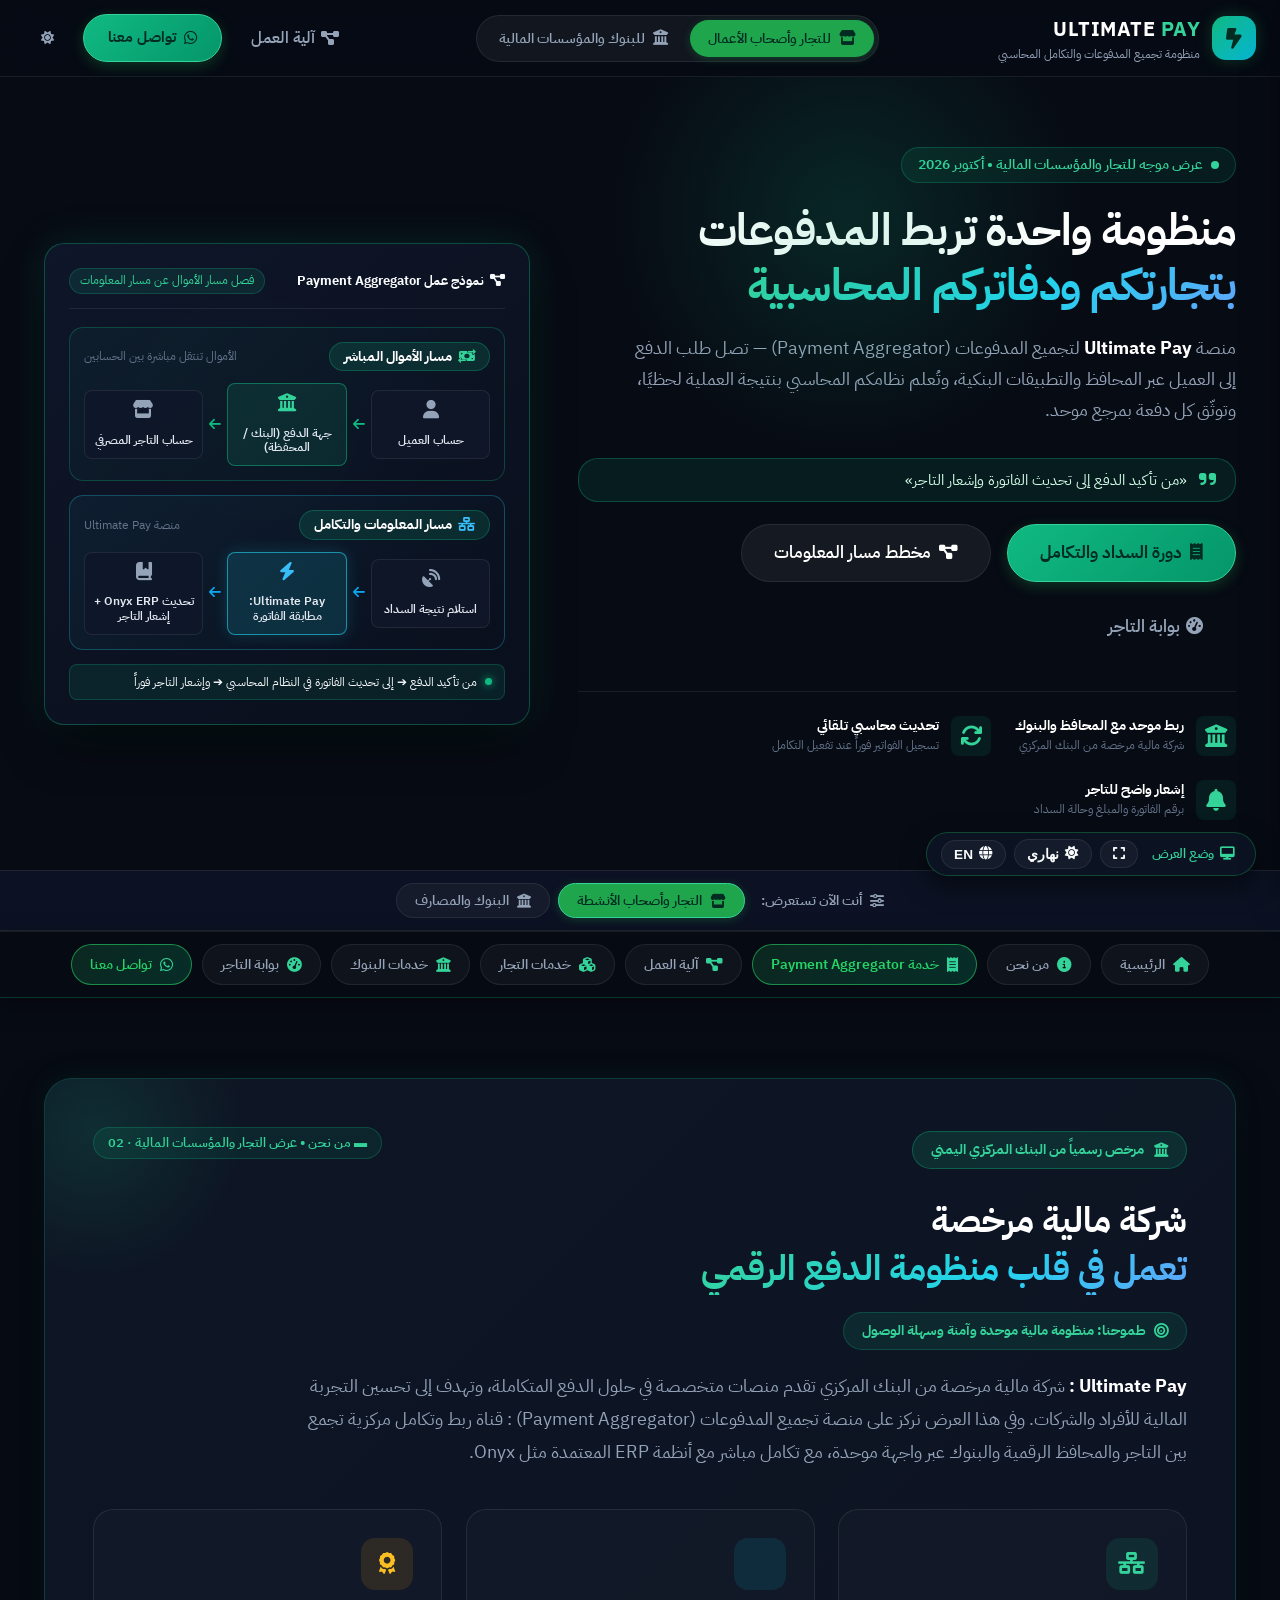
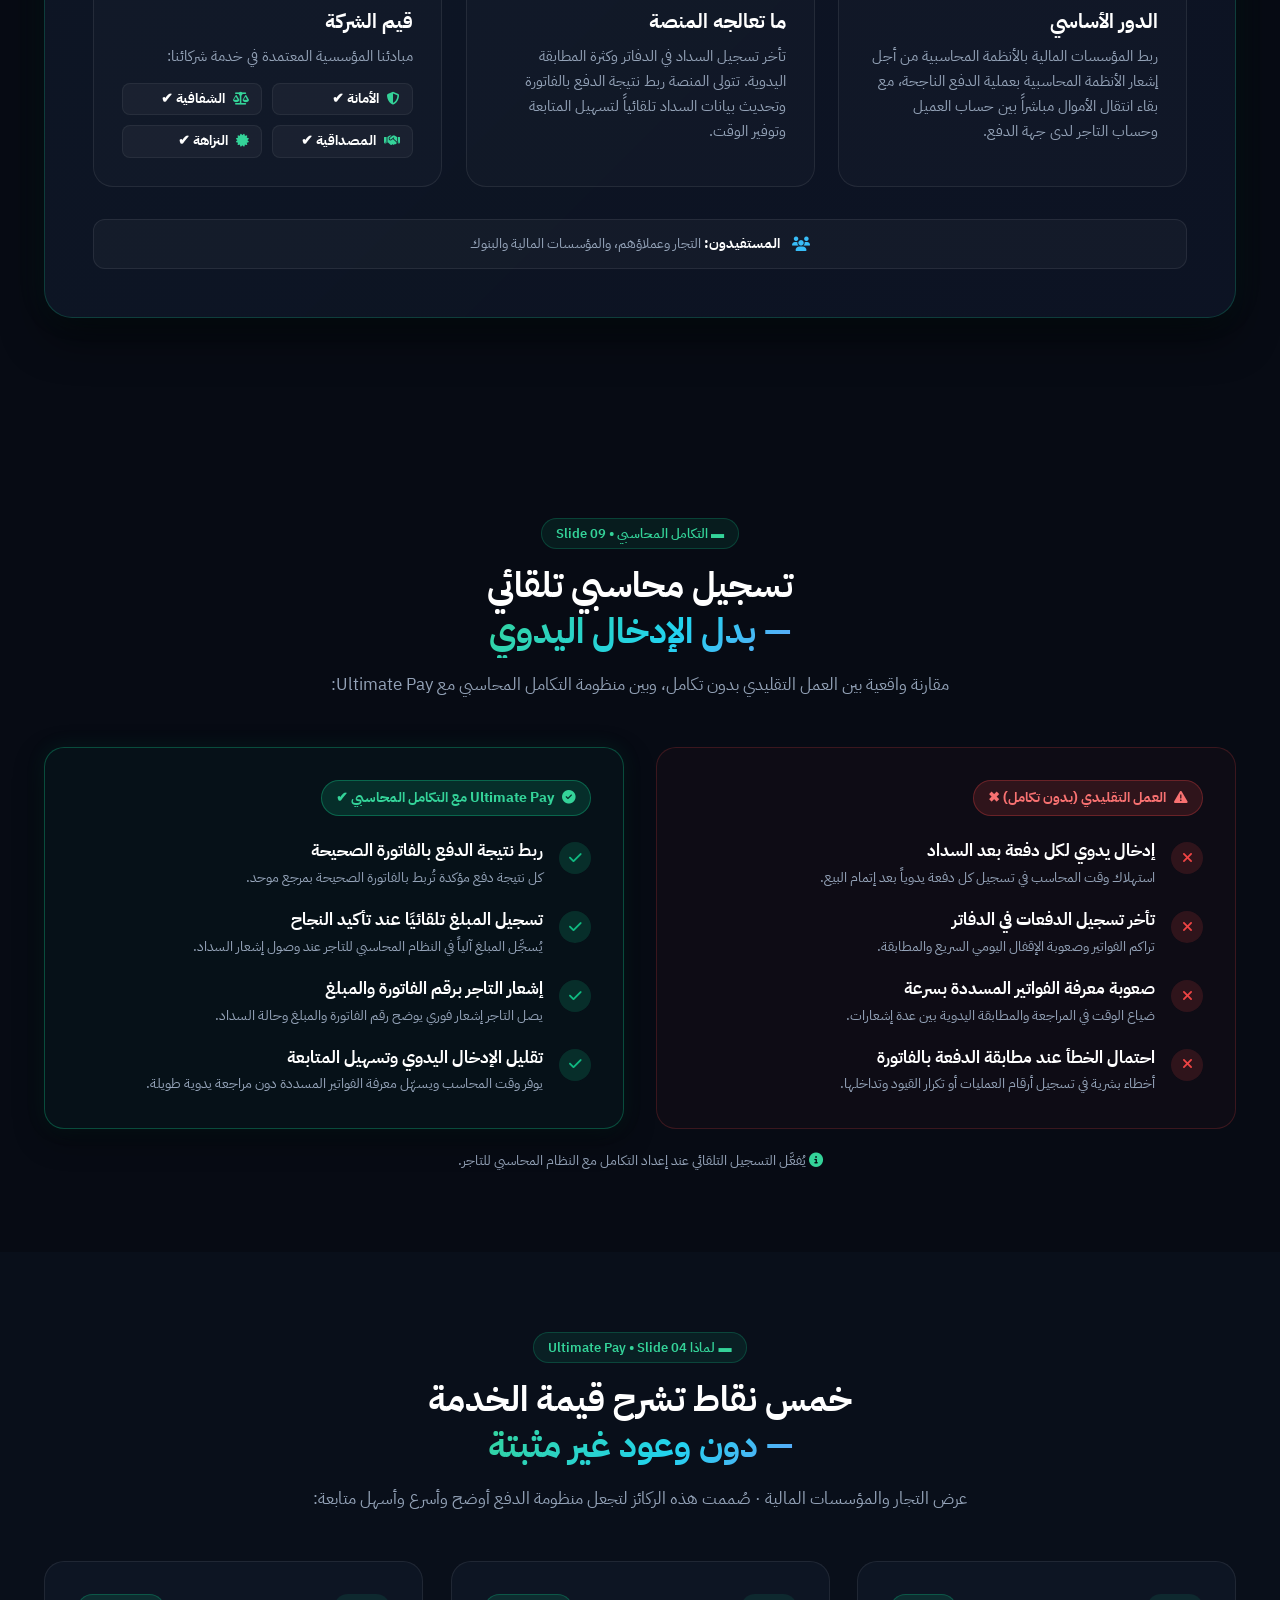
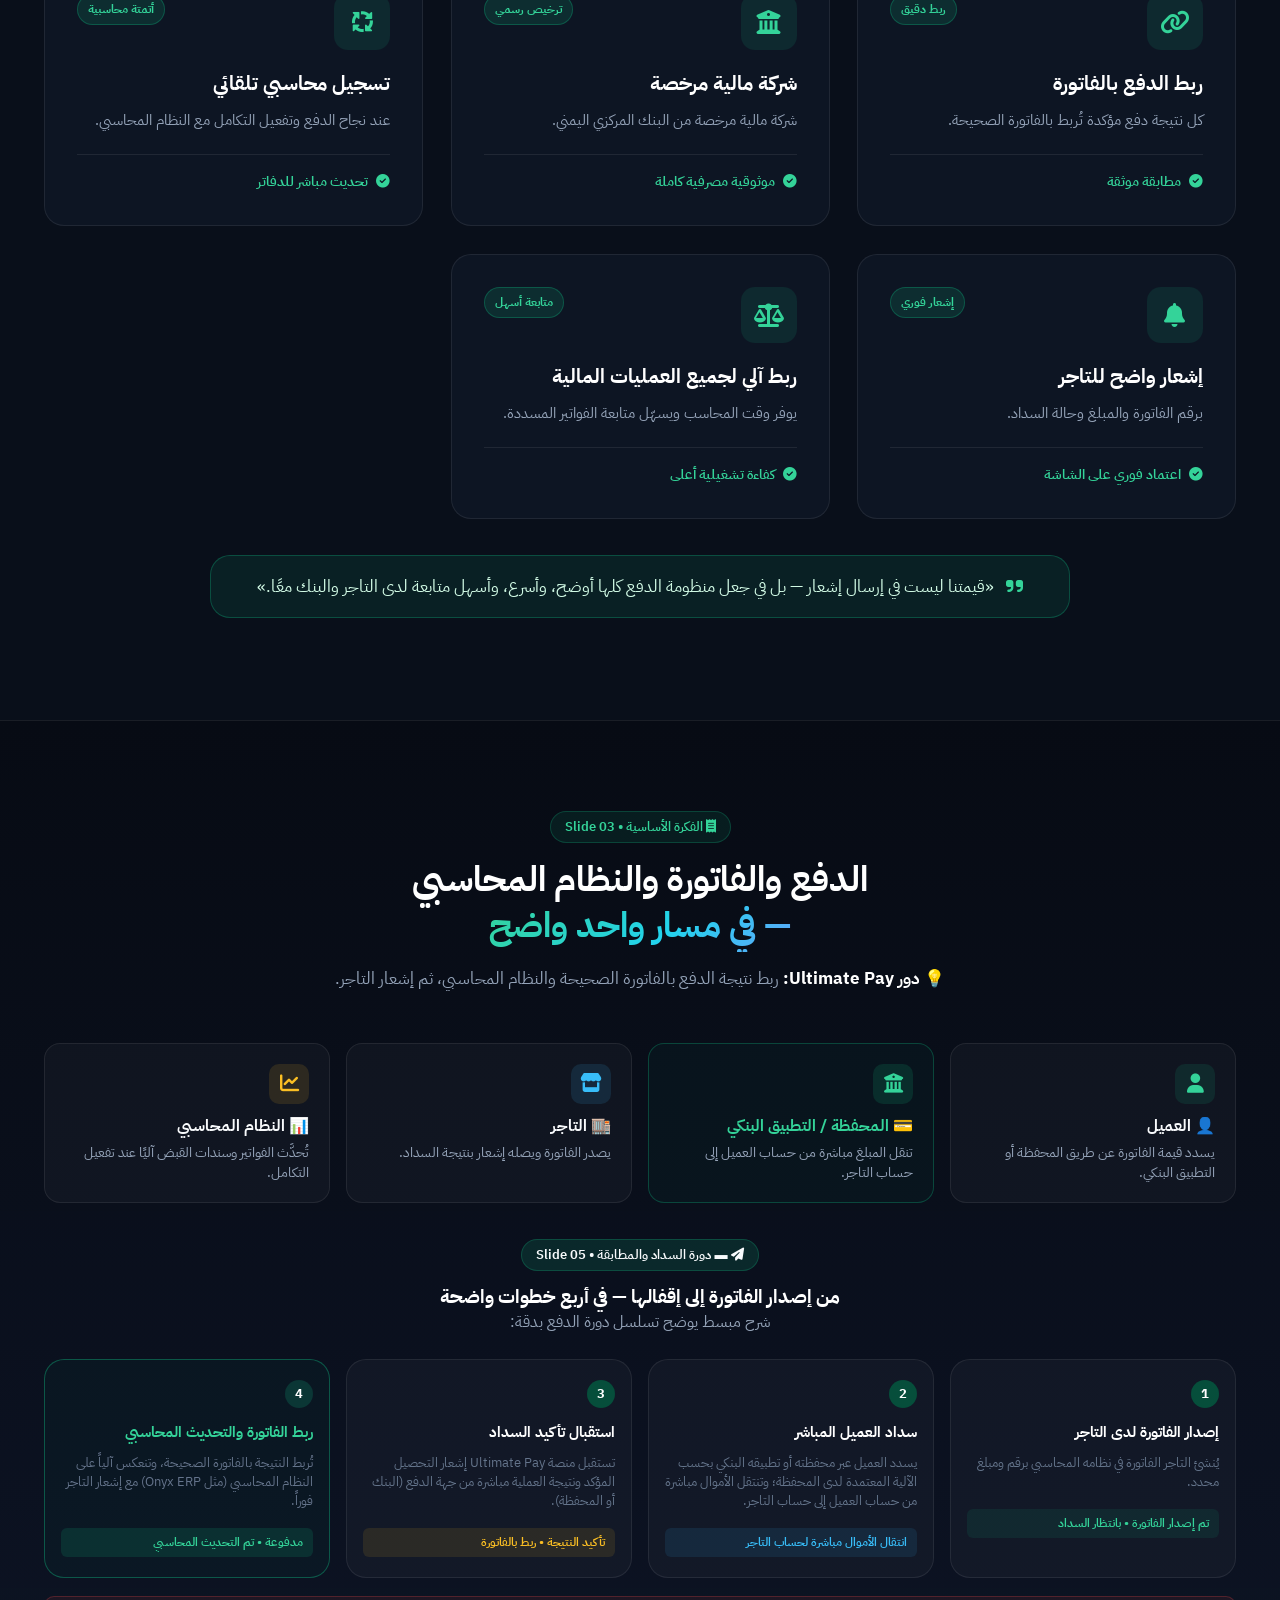
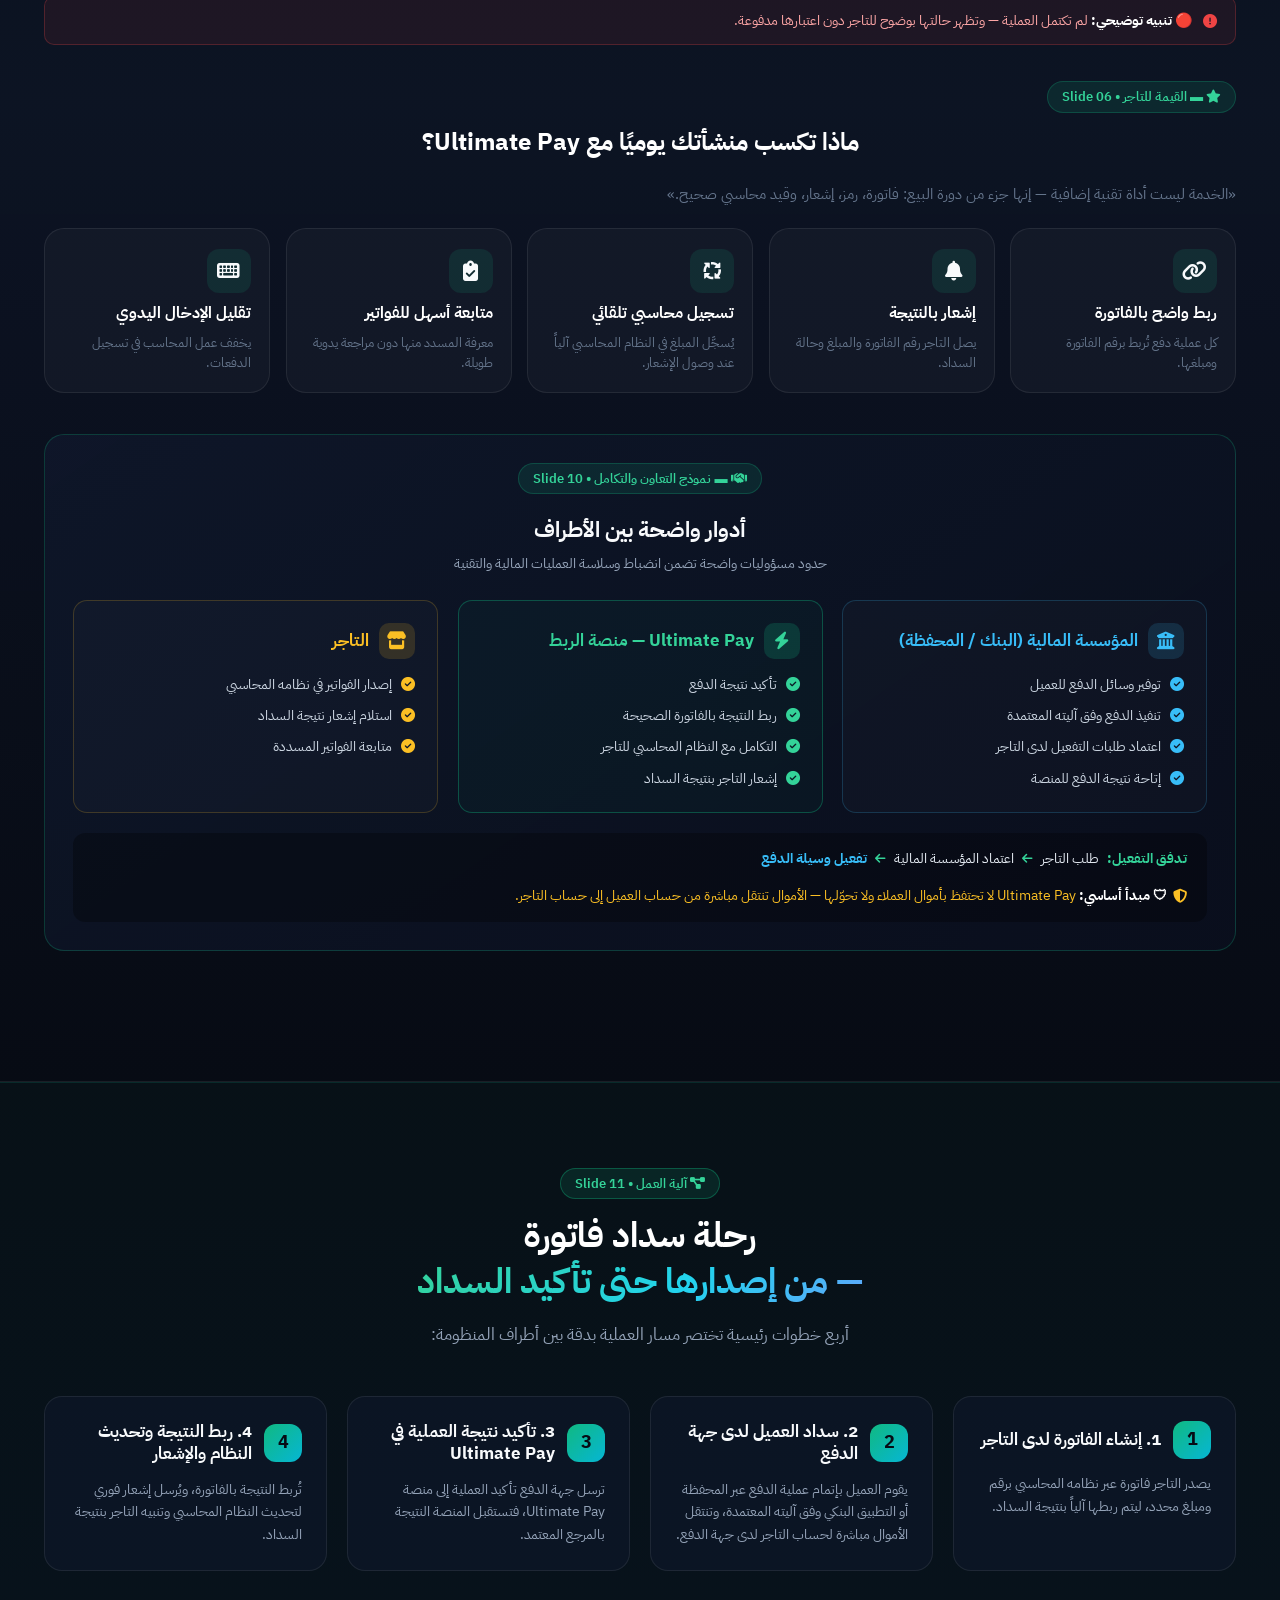
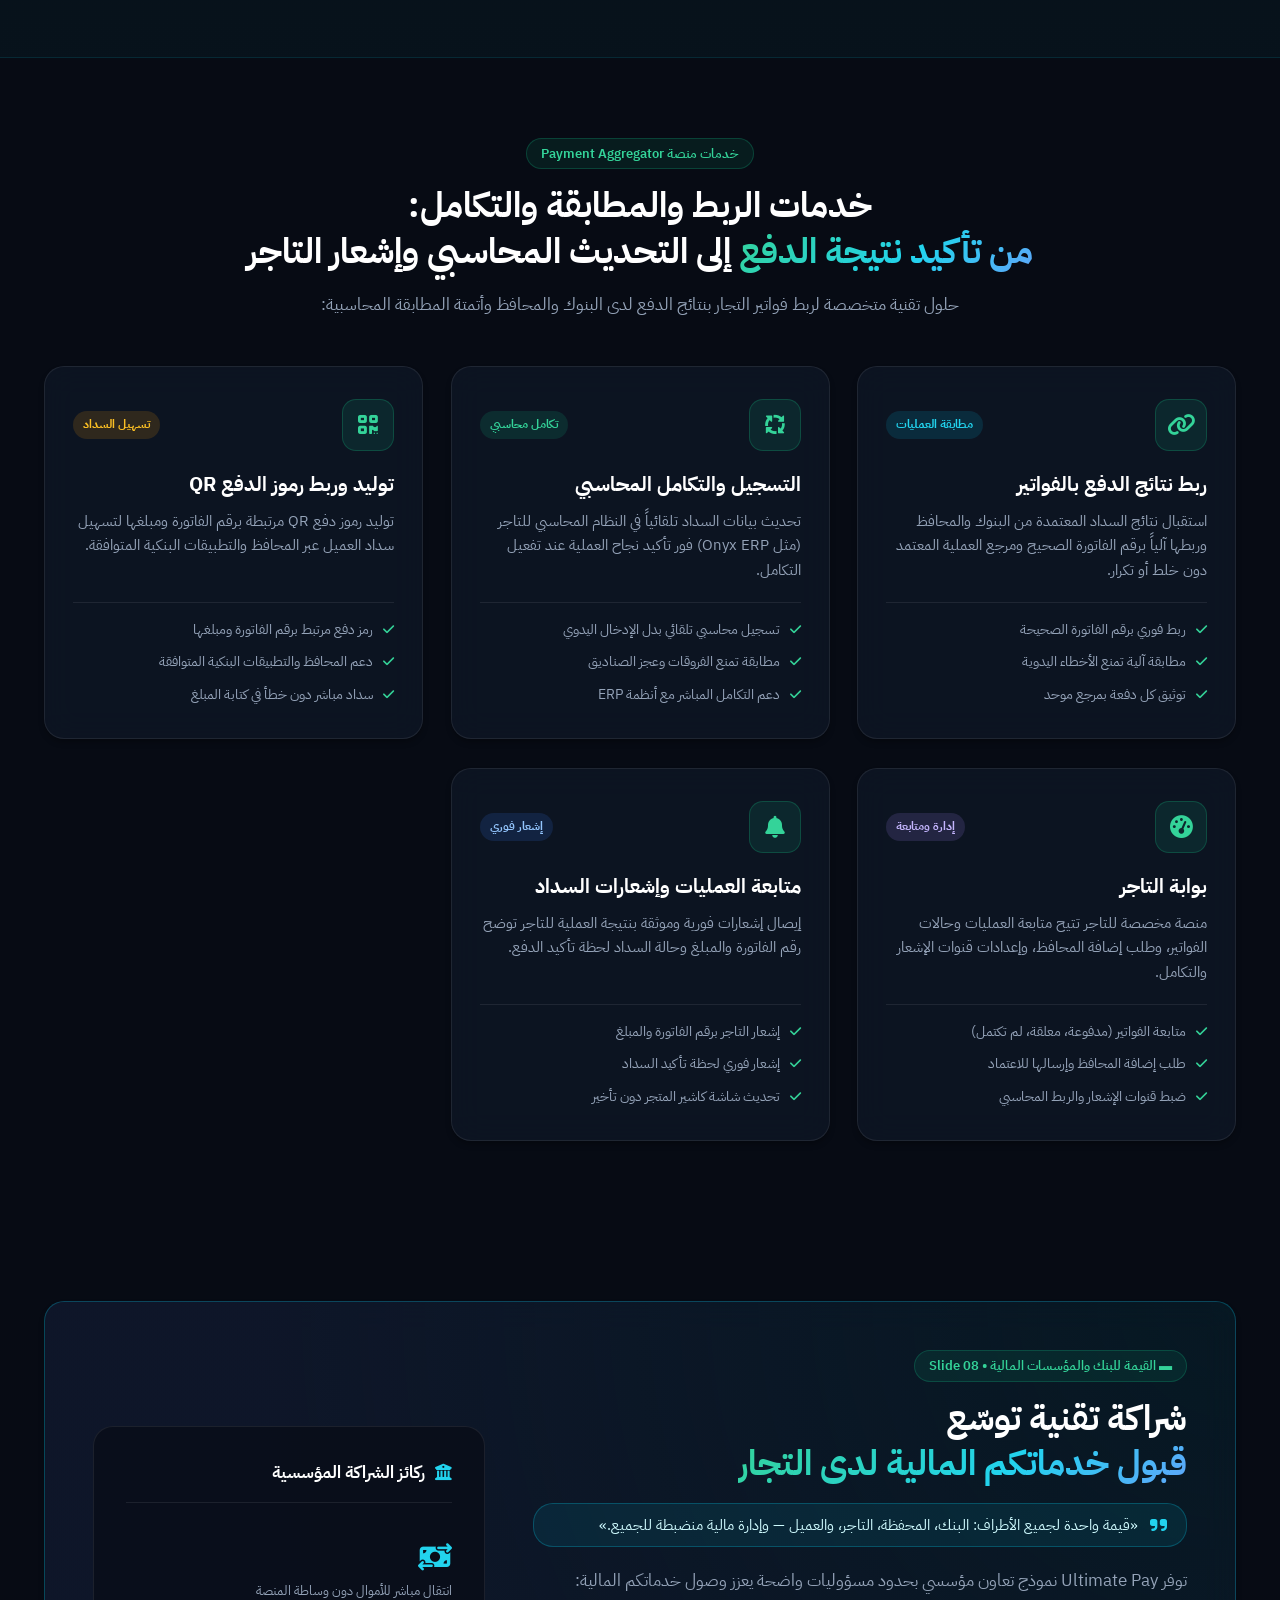
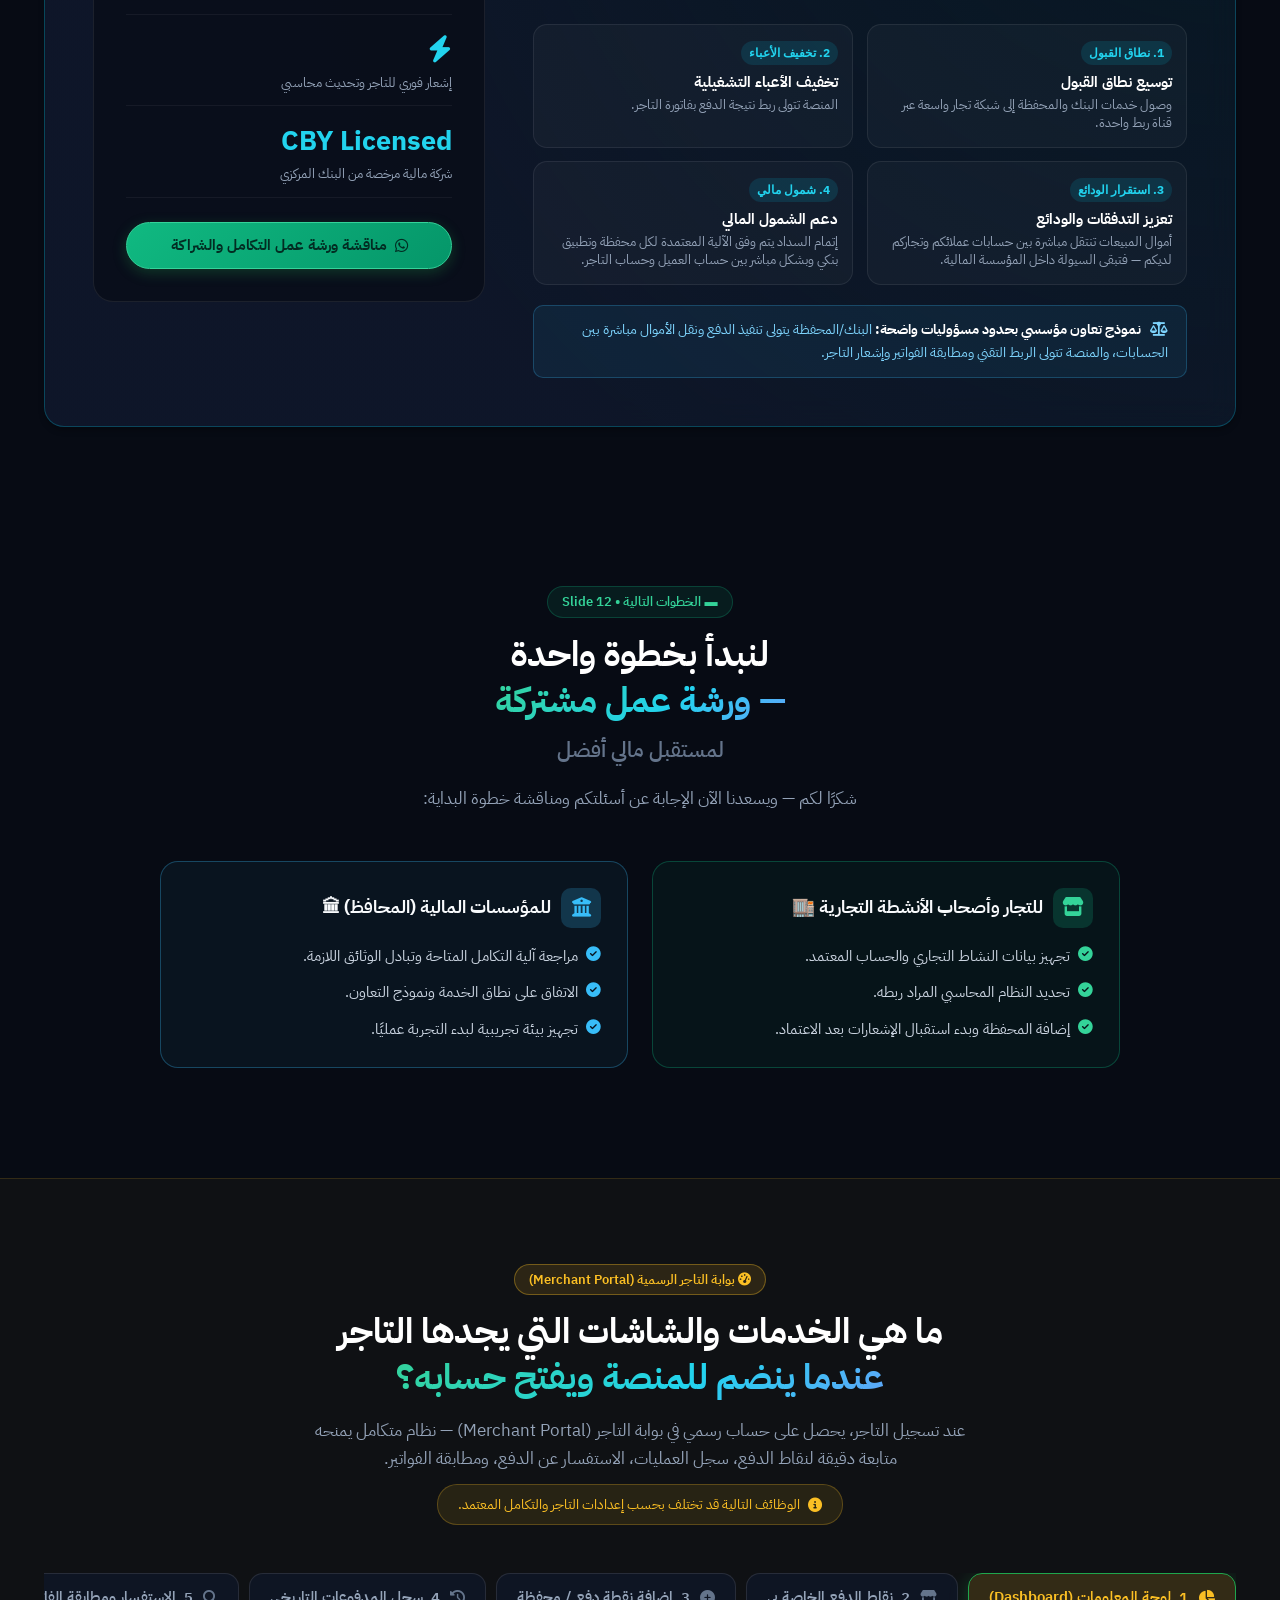
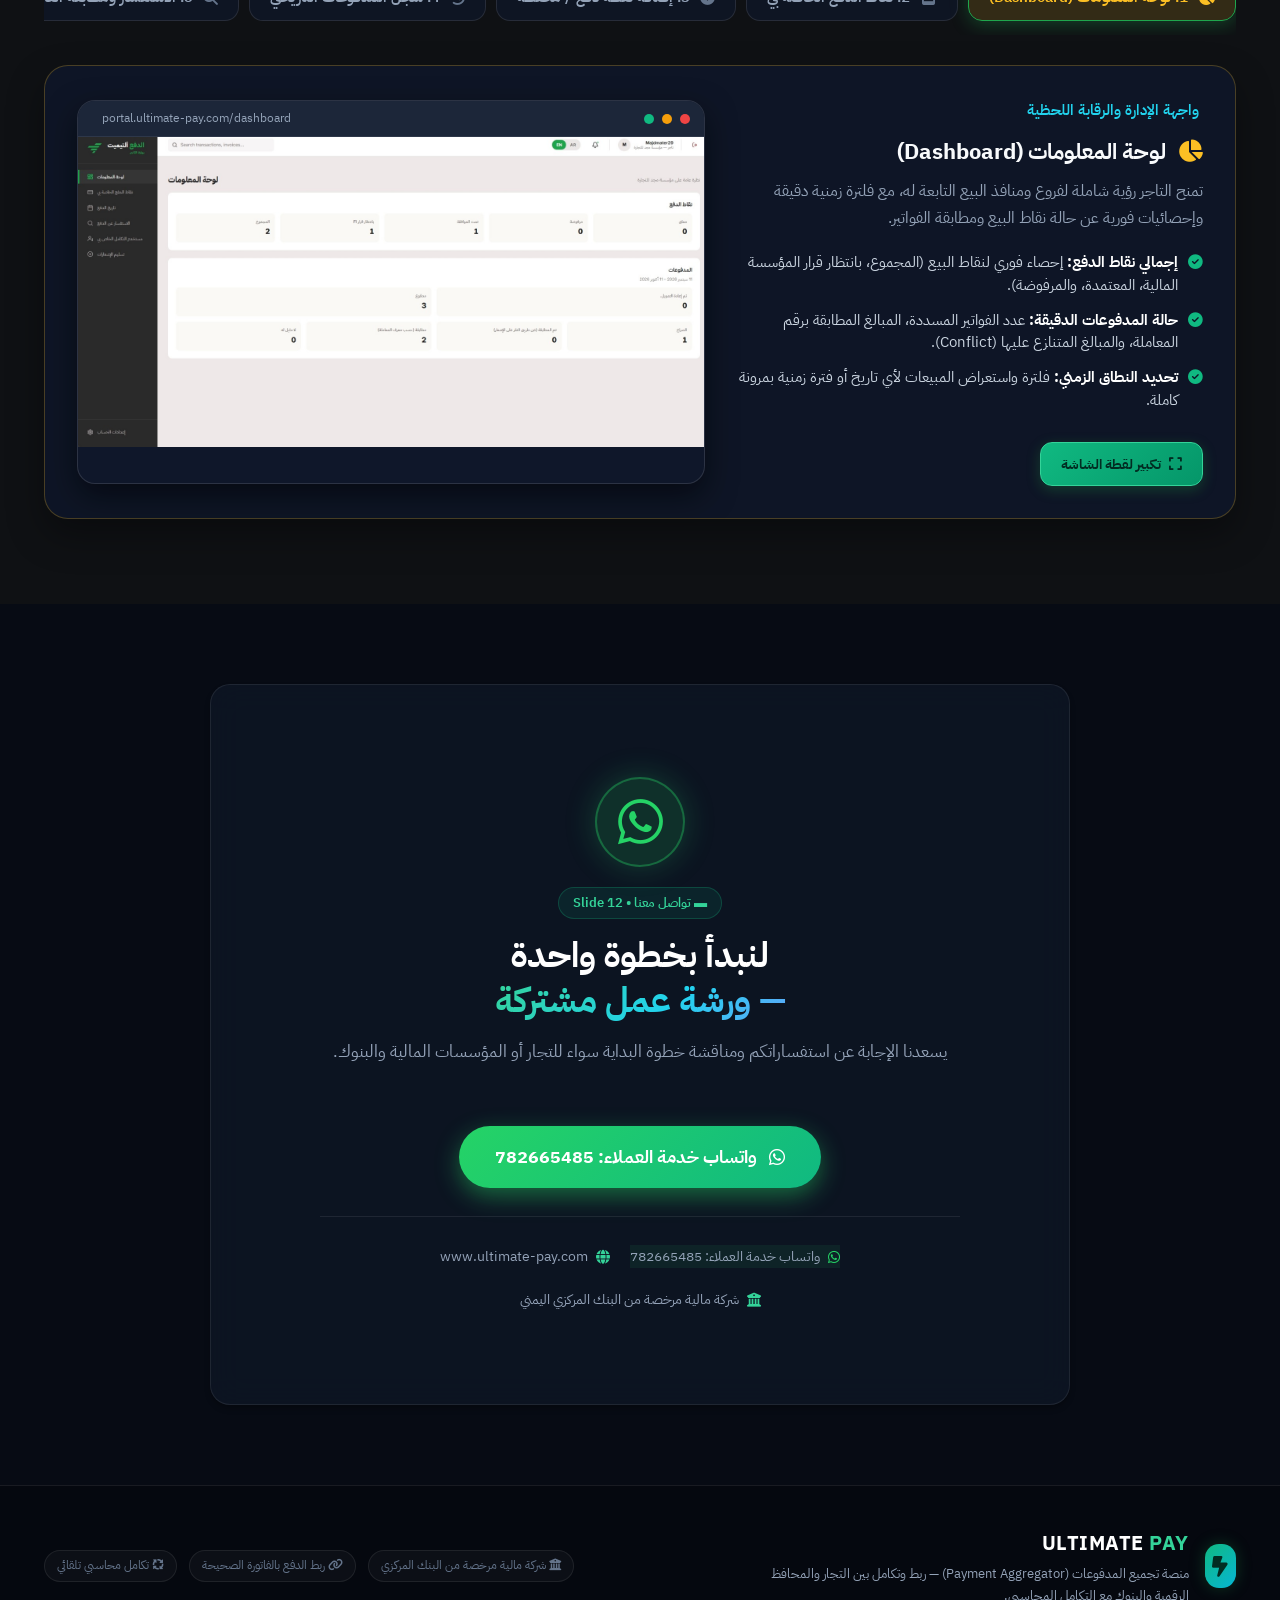
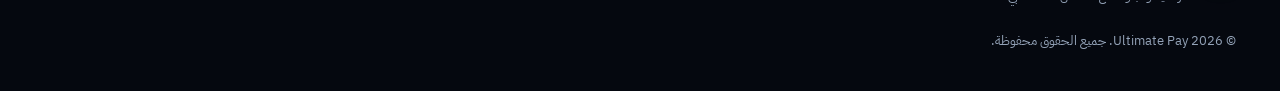
==== commit 84303d4f: "feat(ui): adopt official Ultimate Pay visual identity and fluid hover micro-interactions" ====
--- a/index.html
+++ b/index.html
@@ -8,11 +8,11 @@
   <meta name="description"
     content="منصة Ultimate Pay لتجميع المدفوعات (Payment Aggregator): ربط وتكامل بين التجار والمحافظ الرقمية والبنوك مع التكامل المحاسبي المباشر (مثل Onyx ERP) وإشعار التاجر بنتيجة السداد لحظياً. شركة مالية مرخصة من البنك المركزي اليمني.">
 
-  <!-- Google Fonts: Cairo for Arabic & Outfit for English / Numbers -->
+  <!-- Google Fonts: IBM Plex Sans Arabic (Official Ultimate Pay Typography), Cairo, IBM Plex Sans & Outfit -->
   <link rel="preconnect" href="https://fonts.googleapis.com">
   <link rel="preconnect" href="https://fonts.gstatic.com" crossorigin>
   <link
-    href="https://fonts.googleapis.com/css2?family=Cairo:wght@300;400;500;600;700;800;900&family=Outfit:wght@400;500;600;700;800&display=swap"
+    href="https://fonts.googleapis.com/css2?family=IBM+Plex+Sans+Arabic:wght@300;400;500;600;700;800&family=IBM+Plex+Sans:wght@400;500;600;700&family=Cairo:wght@400;600;700;800&family=Outfit:wght@400;500;600;700&display=swap"
     rel="stylesheet">
 
   <!-- Font Awesome Icons -->
--- a/style.css
+++ b/style.css
@@ -12,13 +12,20 @@
   --bg-glass: rgba(255, 255, 255, 0.04);
   
   --border-subtle: rgba(255, 255, 255, 0.08);
-  --border-focus: #10B981;
-  --border-highlight: rgba(16, 185, 129, 0.35);
+  --border-focus: #1fa64d;
+  --border-highlight: rgba(31, 166, 77, 0.35);
   
-  --emerald-500: #10B981;
+  /* Official Ultimate Pay Brand Identity (from https://www.ultimate-pay.com) */
+  --up-primary: #1fa64d;
+  --up-primary-hover: #27c05c;
+  --up-primary-glow: rgba(31, 166, 77, 0.35);
+  --up-primary-subtle: rgba(31, 166, 77, 0.12);
+  --up-primary-border: rgba(31, 166, 77, 0.35);
+  
+  --emerald-500: #1fa64d;
   --emerald-400: #34D399;
-  --emerald-600: #059669;
-  --emerald-glow: rgba(16, 185, 129, 0.25);
+  --emerald-600: #15803d;
+  --emerald-glow: rgba(31, 166, 77, 0.28);
   
   --cyan-400: #22D3EE;
   --cyan-500: #06B6D4;
@@ -34,8 +41,9 @@
   --text-muted: #64748B;
   --text-on-accent: #022C22;
   
-  --font-arabic: 'Cairo', -apple-system, BlinkMacSystemFont, 'Segoe UI', sans-serif;
-  --font-latin: 'Outfit', sans-serif;
+  /* Official Brand Fonts: IBM Plex Sans Arabic alongside Cairo and Outfit */
+  --font-arabic: 'IBM Plex Sans Arabic', 'Cairo', -apple-system, BlinkMacSystemFont, 'Segoe UI', sans-serif;
+  --font-latin: 'IBM Plex Sans', 'Outfit', sans-serif;
   
   --radius-sm: 8px;
   --radius-md: 14px;
@@ -47,8 +55,12 @@
   --shadow-lg: 0 20px 25px -5px rgba(0, 0, 0, 0.5), 0 8px 10px -6px rgba(0, 0, 0, 0.4);
   --shadow-glow: 0 0 35px var(--emerald-glow);
   
-  --transition-fast: 0.2s ease;
-  --transition-normal: 0.35s cubic-bezier(0.16, 1, 0.3, 1);
+  /* Ultimate Pay Spring Fluid Transitions & Easings */
+  --ease-fluid: cubic-bezier(0.16, 1, 0.3, 1);
+  --transition-fast: 0.2s cubic-bezier(0.16, 1, 0.3, 1);
+  --transition-normal: 0.32s cubic-bezier(0.16, 1, 0.3, 1);
+  --transition-fluid: all 0.3s cubic-bezier(0.16, 1, 0.3, 1);
+  --transition-lift: transform 0.32s cubic-bezier(0.16, 1, 0.3, 1), box-shadow 0.32s cubic-bezier(0.16, 1, 0.3, 1), border-color 0.25s ease, background-color 0.25s ease;
 }
 
 /* Base Reset & Core Styles */
@@ -8087,3 +8099,338 @@
   left: auto;
   right: 16px;
 }
+
+
+/* ==========================================================================
+   Ultimate Pay Official Visual Identity & Fluid Micro-Interactions System
+   Directly adapted & elevated from https://www.ultimate-pay.com
+   Featuring:
+   - Ultra-smooth spring easing curves (cubic-bezier(0.16, 1, 0.3, 1))
+   - Shimmer light gleam on hover for primary CTAs (.btn-shimmer)
+   - Tactile elevation and brand emerald glows on all interactive cards / divs
+   - Interactive Squircle icon animations with radiant drop-shadows
+   - Direction-aware glide for navigation links (RTL & LTR)
+   - High-contrast, polished dual-mode support (Dark & Light)
+   ========================================================================== */
+
+/* --- 1. Buttons Fluidity & Interactive Hover System --- */
+.btn-primary,
+.btn-large.btn-primary,
+.track-btn.active,
+.drawer-track-btn.active,
+.frame-zoom-cta {
+  position: relative;
+  overflow: hidden;
+  transition: transform 0.28s cubic-bezier(0.16, 1, 0.3, 1),
+              box-shadow 0.28s cubic-bezier(0.16, 1, 0.3, 1),
+              background 0.25s ease,
+              filter 0.25s ease,
+              border-color 0.25s ease;
+}
+
+/* Shimmer Light Gleam across buttons on hover */
+.btn-primary::after,
+.btn-large.btn-primary::after,
+.frame-zoom-cta::after {
+  content: '';
+  position: absolute;
+  top: -60%;
+  left: -60%;
+  width: 220%;
+  height: 220%;
+  background: linear-gradient(60deg, transparent 35%, rgba(255, 255, 255, 0.25) 50%, transparent 65%);
+  transform: rotate(25deg) translateX(-130%);
+  transition: transform 0.7s cubic-bezier(0.16, 1, 0.3, 1);
+  pointer-events: none;
+}
+
+.btn-primary:hover::after,
+.btn-large.btn-primary:hover::after,
+.frame-zoom-cta:hover::after {
+  transform: rotate(25deg) translateX(130%);
+}
+
+.btn-primary:hover,
+.btn-large.btn-primary:hover {
+  transform: translateY(-2px);
+  filter: brightness(1.08);
+  box-shadow: 0 8px 24px rgba(31, 166, 77, 0.42), 0 2px 8px rgba(31, 166, 77, 0.22) !important;
+  border-color: #34D399 !important;
+}
+
+.btn-primary:active,
+.btn-large.btn-primary:active {
+  transform: translateY(0) scale(0.97);
+  filter: brightness(0.96);
+  box-shadow: 0 4px 12px rgba(31, 166, 77, 0.3) !important;
+}
+
+/* Secondary Button Hover */
+.btn-secondary {
+  transition: transform 0.28s cubic-bezier(0.16, 1, 0.3, 1),
+              box-shadow 0.28s cubic-bezier(0.16, 1, 0.3, 1),
+              background 0.25s ease,
+              border-color 0.25s ease,
+              color 0.25s ease;
+}
+
+.btn-secondary:hover {
+  transform: translateY(-2px);
+  background: rgba(31, 166, 77, 0.1) !important;
+  border-color: rgba(31, 166, 77, 0.45) !important;
+  color: #34D399 !important;
+  box-shadow: 0 6px 20px rgba(0, 0, 0, 0.25) !important;
+}
+
+.btn-secondary:active {
+  transform: translateY(0) scale(0.97);
+}
+
+/* Ghost Button Hover */
+.btn-ghost {
+  transition: transform 0.25s cubic-bezier(0.16, 1, 0.3, 1),
+              background 0.25s ease,
+              border-color 0.25s ease,
+              color 0.25s ease;
+}
+
+.btn-ghost:hover {
+  transform: translateY(-1px);
+  color: #34D399 !important;
+  background: rgba(31, 166, 77, 0.1) !important;
+  border-color: rgba(31, 166, 77, 0.35) !important;
+}
+
+/* Floating Presentation & Toolbar Tools */
+.btn-tool {
+  transition: transform 0.25s cubic-bezier(0.16, 1, 0.3, 1),
+              background 0.25s ease,
+              border-color 0.25s ease,
+              box-shadow 0.25s ease,
+              color 0.25s ease;
+}
+
+.btn-tool:hover {
+  transform: translateY(-2px) scale(1.04);
+  background: rgba(31, 166, 77, 0.16) !important;
+  border-color: rgba(31, 166, 77, 0.5) !important;
+  color: #34D399 !important;
+  box-shadow: 0 4px 14px rgba(31, 166, 77, 0.25) !important;
+}
+
+.btn-tool:active {
+  transform: scale(0.95);
+}
+
+/* Track Pills & Filter Buttons */
+.track-btn,
+.drawer-track-btn {
+  transition: transform 0.28s cubic-bezier(0.16, 1, 0.3, 1),
+              border-color 0.25s ease,
+              box-shadow 0.25s ease,
+              background 0.25s ease;
+}
+
+.track-btn:hover:not(.active),
+.drawer-track-btn:hover:not(.active) {
+  transform: translateY(-2px);
+  border-color: rgba(31, 166, 77, 0.45);
+  box-shadow: 0 4px 14px rgba(31, 166, 77, 0.18);
+  background: rgba(31, 166, 77, 0.08);
+}
+
+.track-btn:active,
+.drawer-track-btn:active {
+  transform: scale(0.97);
+}
+
+/* Merchant Portal Screenshot Tabs */
+.merchant-tab-btn {
+  transition: transform 0.25s cubic-bezier(0.16, 1, 0.3, 1),
+              border-color 0.25s ease,
+              background 0.25s ease,
+              box-shadow 0.25s ease,
+              color 0.25s ease;
+}
+
+.merchant-tab-btn:hover:not(.active) {
+  transform: translateY(-2px);
+  border-color: rgba(31, 166, 77, 0.45) !important;
+  background: rgba(31, 166, 77, 0.08) !important;
+  color: #F8FAFC !important;
+  box-shadow: 0 4px 14px rgba(31, 166, 77, 0.18);
+}
+
+.merchant-tab-btn.active {
+  border-color: #1fa64d !important;
+  box-shadow: 0 4px 18px rgba(31, 166, 77, 0.32) !important;
+}
+
+/* WhatsApp CTA Micro-Interactions */
+.btn-whatsapp-hero,
+.header-whatsapp-pill {
+  transition: transform 0.3s cubic-bezier(0.16, 1, 0.3, 1),
+              box-shadow 0.3s cubic-bezier(0.16, 1, 0.3, 1),
+              filter 0.25s ease;
+}
+
+.btn-whatsapp-hero:hover,
+.header-whatsapp-pill:hover {
+  transform: translateY(-3px) scale(1.02);
+  box-shadow: 0 10px 25px rgba(37, 211, 102, 0.42), 0 0 15px rgba(37, 211, 102, 0.2) !important;
+  filter: brightness(1.06);
+}
+
+.btn-whatsapp-hero:hover i,
+.header-whatsapp-pill:hover i {
+  animation: upWhatsAppWiggle 0.45s ease-in-out;
+}
+
+@keyframes upWhatsAppWiggle {
+  0%, 100% { transform: rotate(0deg); }
+  25% { transform: rotate(-10deg) scale(1.12); }
+  75% { transform: rotate(10deg) scale(1.12); }
+}
+
+/* --- 2. Fluidity & Softness of Divs, Containers & Cards --- */
+.glass-card,
+.party-card,
+.payment-cycle-card,
+.service-card,
+.service-card-layout,
+.phase-card,
+.why-card,
+.m-benefit-item,
+.bank-collab-item,
+.about-pillar-box,
+.role-col-card,
+.trust-item,
+.onboarding-track-card,
+.modal-card {
+  will-change: transform, box-shadow;
+  transition: transform 0.32s cubic-bezier(0.16, 1, 0.3, 1),
+              box-shadow 0.32s cubic-bezier(0.16, 1, 0.3, 1),
+              border-color 0.28s ease,
+              background 0.28s ease !important;
+}
+
+/* Dark Mode Card Elevation & Emerald Ambient Glow */
+.glass-card:hover,
+.party-card:hover,
+.payment-cycle-card:hover,
+.service-card:hover,
+.service-card-layout:hover,
+.phase-card:hover,
+.why-card:hover,
+.m-benefit-item:hover,
+.bank-collab-item:hover,
+.about-pillar-box:hover,
+.role-col-card:hover,
+.trust-item:hover,
+.onboarding-track-card:hover {
+  transform: translateY(-4px);
+  border-color: rgba(31, 166, 77, 0.42) !important;
+  box-shadow: 0 20px 45px -10px rgba(0, 0, 0, 0.55), 0 0 24px rgba(31, 166, 77, 0.16) !important;
+}
+
+/* Light Mode Card Elevation & Soft Shadow (High Precision) */
+body.theme-light .glass-card:hover,
+body.theme-light .party-card:hover,
+body.theme-light .payment-cycle-card:hover,
+body.theme-light .service-card:hover,
+body.theme-light .service-card-layout:hover,
+body.theme-light .phase-card:hover,
+body.theme-light .why-card:hover,
+body.theme-light .m-benefit-item:hover,
+body.theme-light .bank-collab-item:hover,
+body.theme-light .about-pillar-box:hover,
+body.theme-light .role-col-card:hover,
+body.theme-light .trust-item:hover,
+body.theme-light .onboarding-track-card:hover {
+  transform: translateY(-4px);
+  border-color: rgba(31, 166, 77, 0.45) !important;
+  box-shadow: 0 16px 36px -6px rgba(15, 23, 42, 0.08), 0 0 20px rgba(31, 166, 77, 0.12) !important;
+}
+
+/* --- 3. Interactive Squircle Icons inside Cards (Fintech Polish) --- */
+.party-icon,
+.pillar-icon,
+.card-icon,
+.service-icon-wrap,
+.why-icon,
+.phase-icon,
+.collab-badge,
+.payment-cycle-badge,
+.track-card-icon {
+  transition: transform 0.3s cubic-bezier(0.16, 1, 0.3, 1),
+              filter 0.3s ease,
+              background 0.25s ease,
+              border-color 0.25s ease,
+              color 0.25s ease;
+}
+
+.party-card:hover .party-icon,
+.about-pillar-box:hover .pillar-icon,
+.service-card:hover .service-icon-wrap,
+.service-card:hover .serv-badge,
+.why-card:hover .why-icon,
+.phase-card:hover .phase-icon,
+.payment-cycle-card:hover .payment-cycle-badge,
+.bank-collab-item:hover .collab-badge,
+.m-benefit-item:hover i,
+.onboarding-track-card:hover .track-card-icon,
+.trust-item:hover i {
+  transform: translateY(-2px) scale(1.1);
+  filter: drop-shadow(0 0 8px rgba(31, 166, 77, 0.6));
+  border-color: rgba(31, 166, 77, 0.5) !important;
+  background: rgba(31, 166, 77, 0.16) !important;
+  color: #34D399 !important;
+}
+
+/* --- 4. Direction-Aware Quick Nav Links Hover --- */
+.quick-nav-link {
+  transition: transform 0.28s cubic-bezier(0.16, 1, 0.3, 1),
+              background 0.25s ease,
+              border-color 0.25s ease,
+              box-shadow 0.25s ease,
+              color 0.25s ease;
+}
+
+.quick-nav-link:hover {
+  transform: translateY(-2px) translateX(-3px);
+  background: rgba(31, 166, 77, 0.16) !important;
+  border-color: rgba(31, 166, 77, 0.5) !important;
+  color: #FFFFFF !important;
+  box-shadow: 0 6px 18px rgba(31, 166, 77, 0.25) !important;
+  text-shadow: 0 0 10px rgba(74, 222, 128, 0.4);
+}
+
+[dir="ltr"] .quick-nav-link:hover {
+  transform: translateY(-2px) translateX(3px);
+}
+
+body.theme-light .quick-nav-link:hover {
+  color: #047857 !important;
+  background: rgba(31, 166, 77, 0.12) !important;
+  border-color: rgba(31, 166, 77, 0.45) !important;
+  box-shadow: 0 6px 18px rgba(31, 166, 77, 0.18) !important;
+  text-shadow: none;
+}
+
+/* --- 5. Portal Screenshot Frame Fluid Hover --- */
+.portal-screenshot-frame {
+  transition: transform 0.35s cubic-bezier(0.16, 1, 0.3, 1),
+              box-shadow 0.35s cubic-bezier(0.16, 1, 0.3, 1),
+              border-color 0.3s ease;
+}
+
+.portal-screenshot-frame:hover {
+  transform: translateY(-3px);
+  border-color: rgba(31, 166, 77, 0.4) !important;
+  box-shadow: 0 24px 50px -12px rgba(0, 0, 0, 0.6), 0 0 28px rgba(31, 166, 77, 0.18) !important;
+}
+
+body.theme-light .portal-screenshot-frame:hover {
+  border-color: rgba(31, 166, 77, 0.45) !important;
+  box-shadow: 0 20px 45px -10px rgba(15, 23, 42, 0.12), 0 0 24px rgba(31, 166, 77, 0.12) !important;
+}
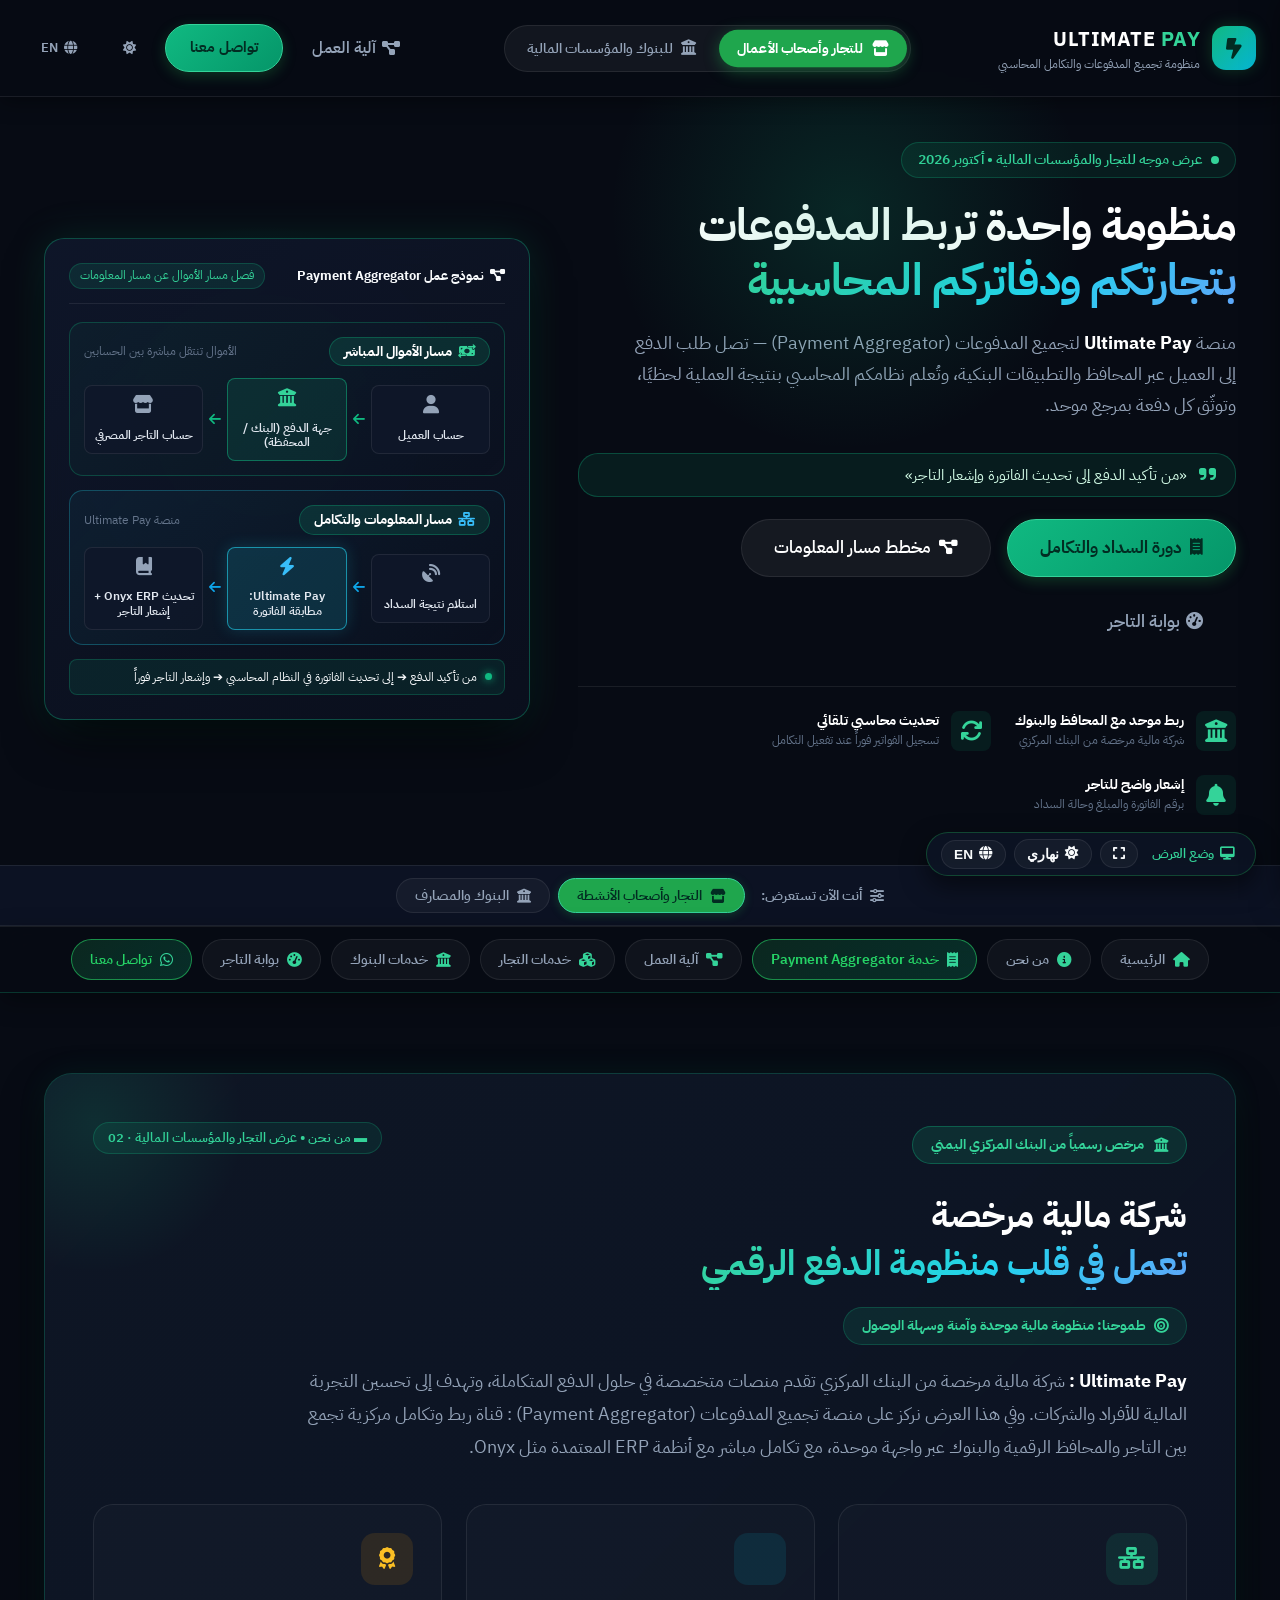
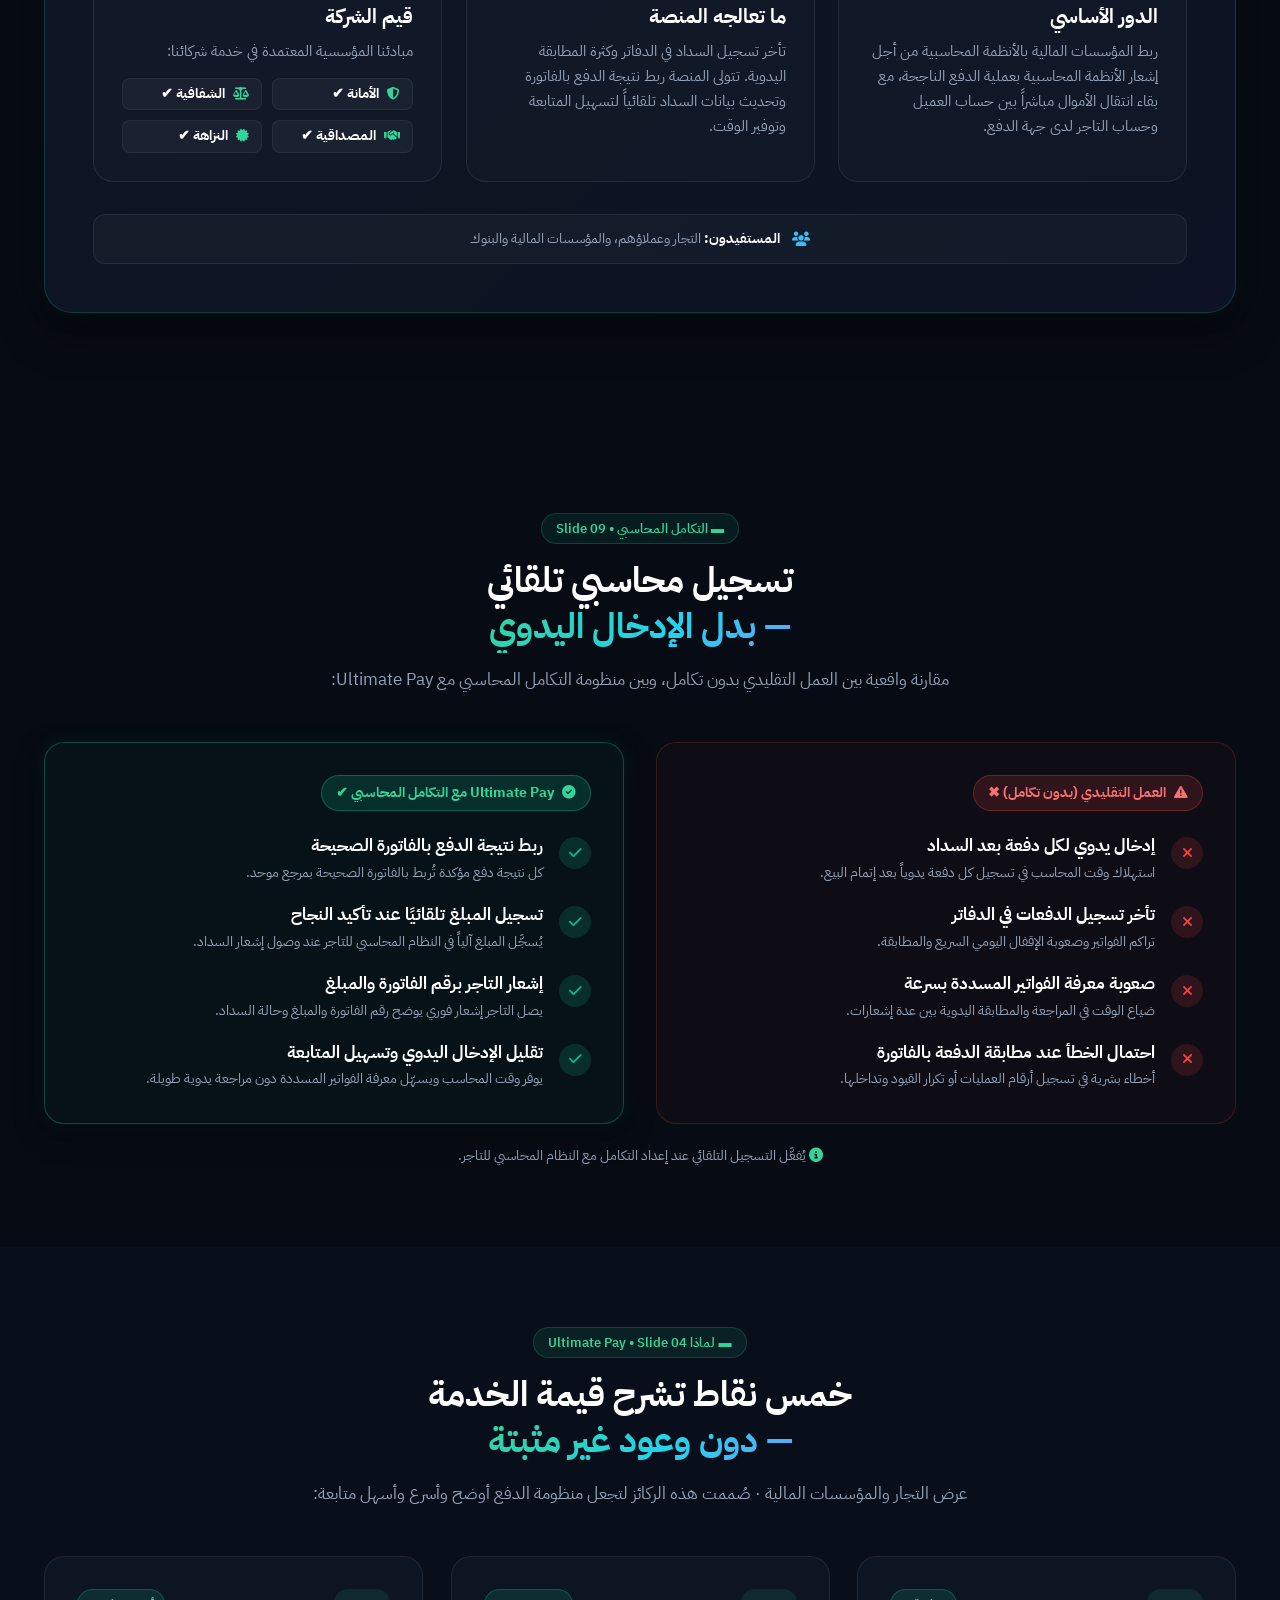
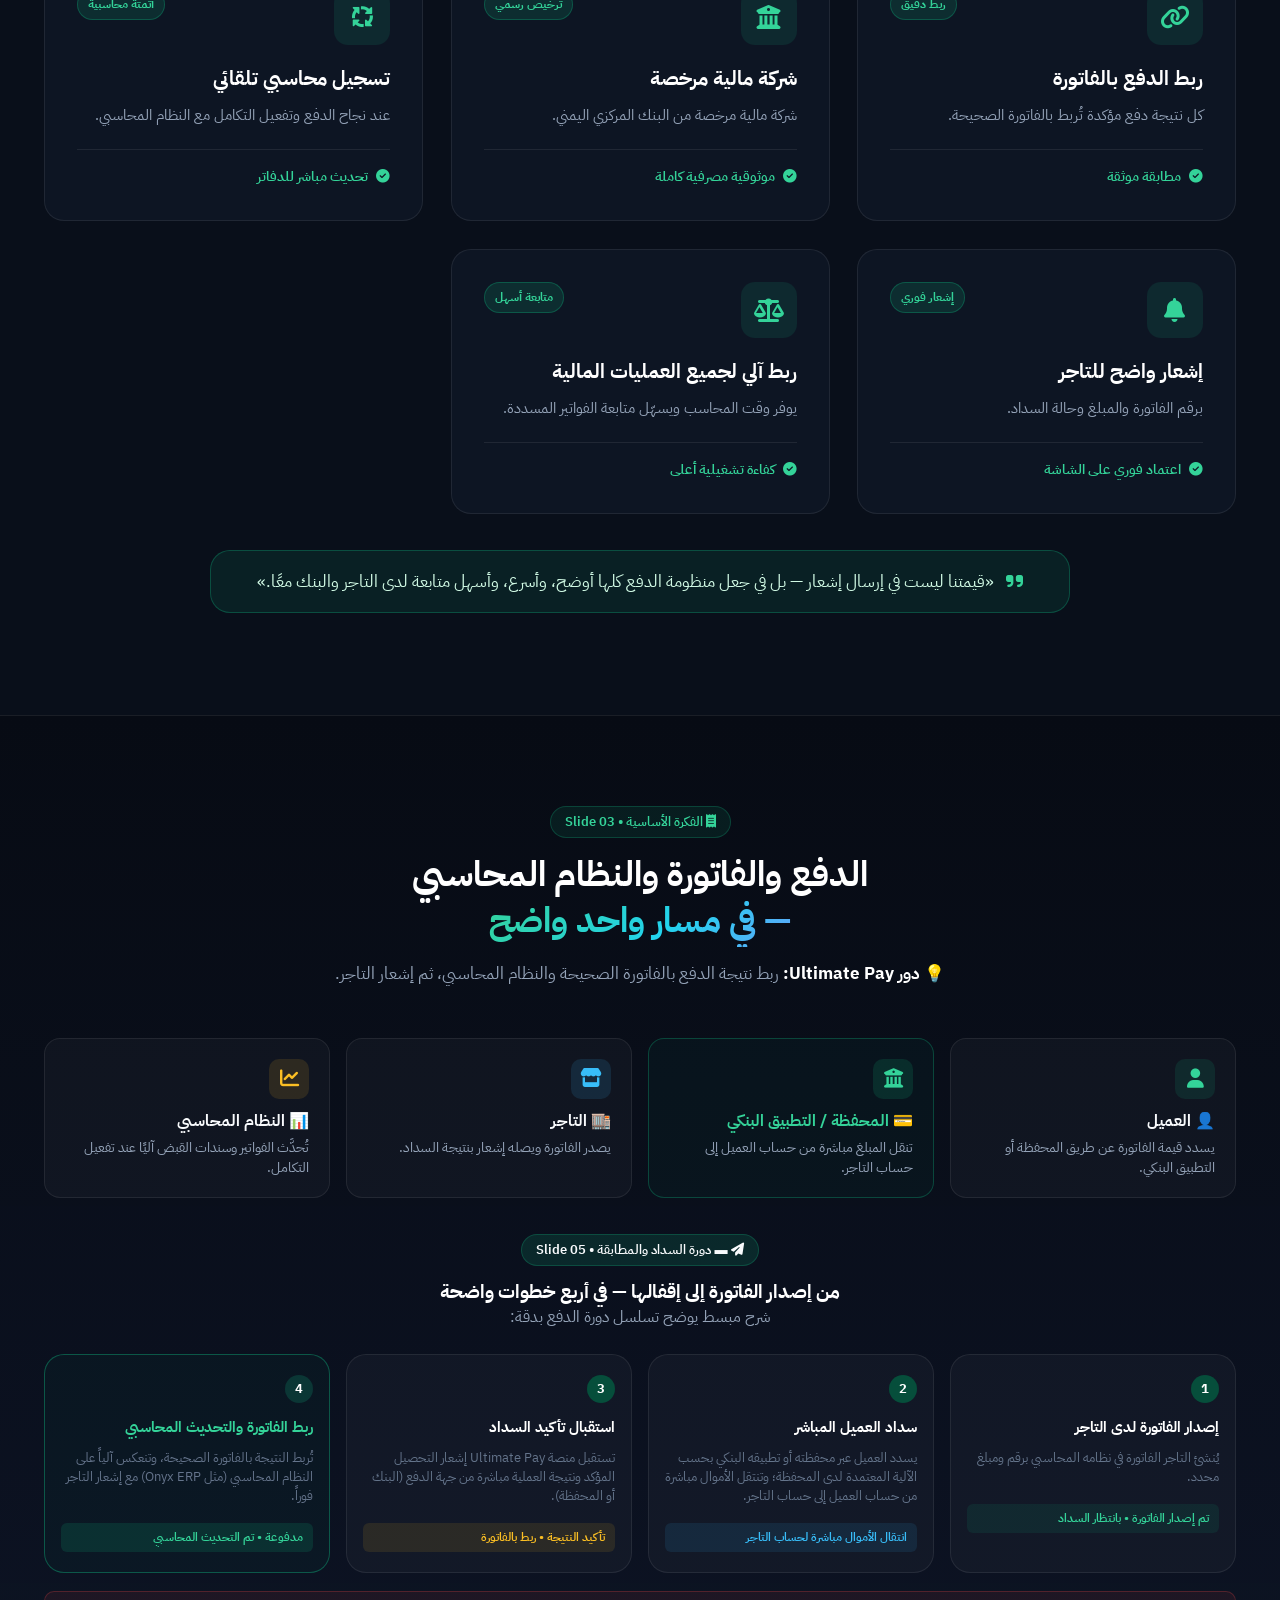
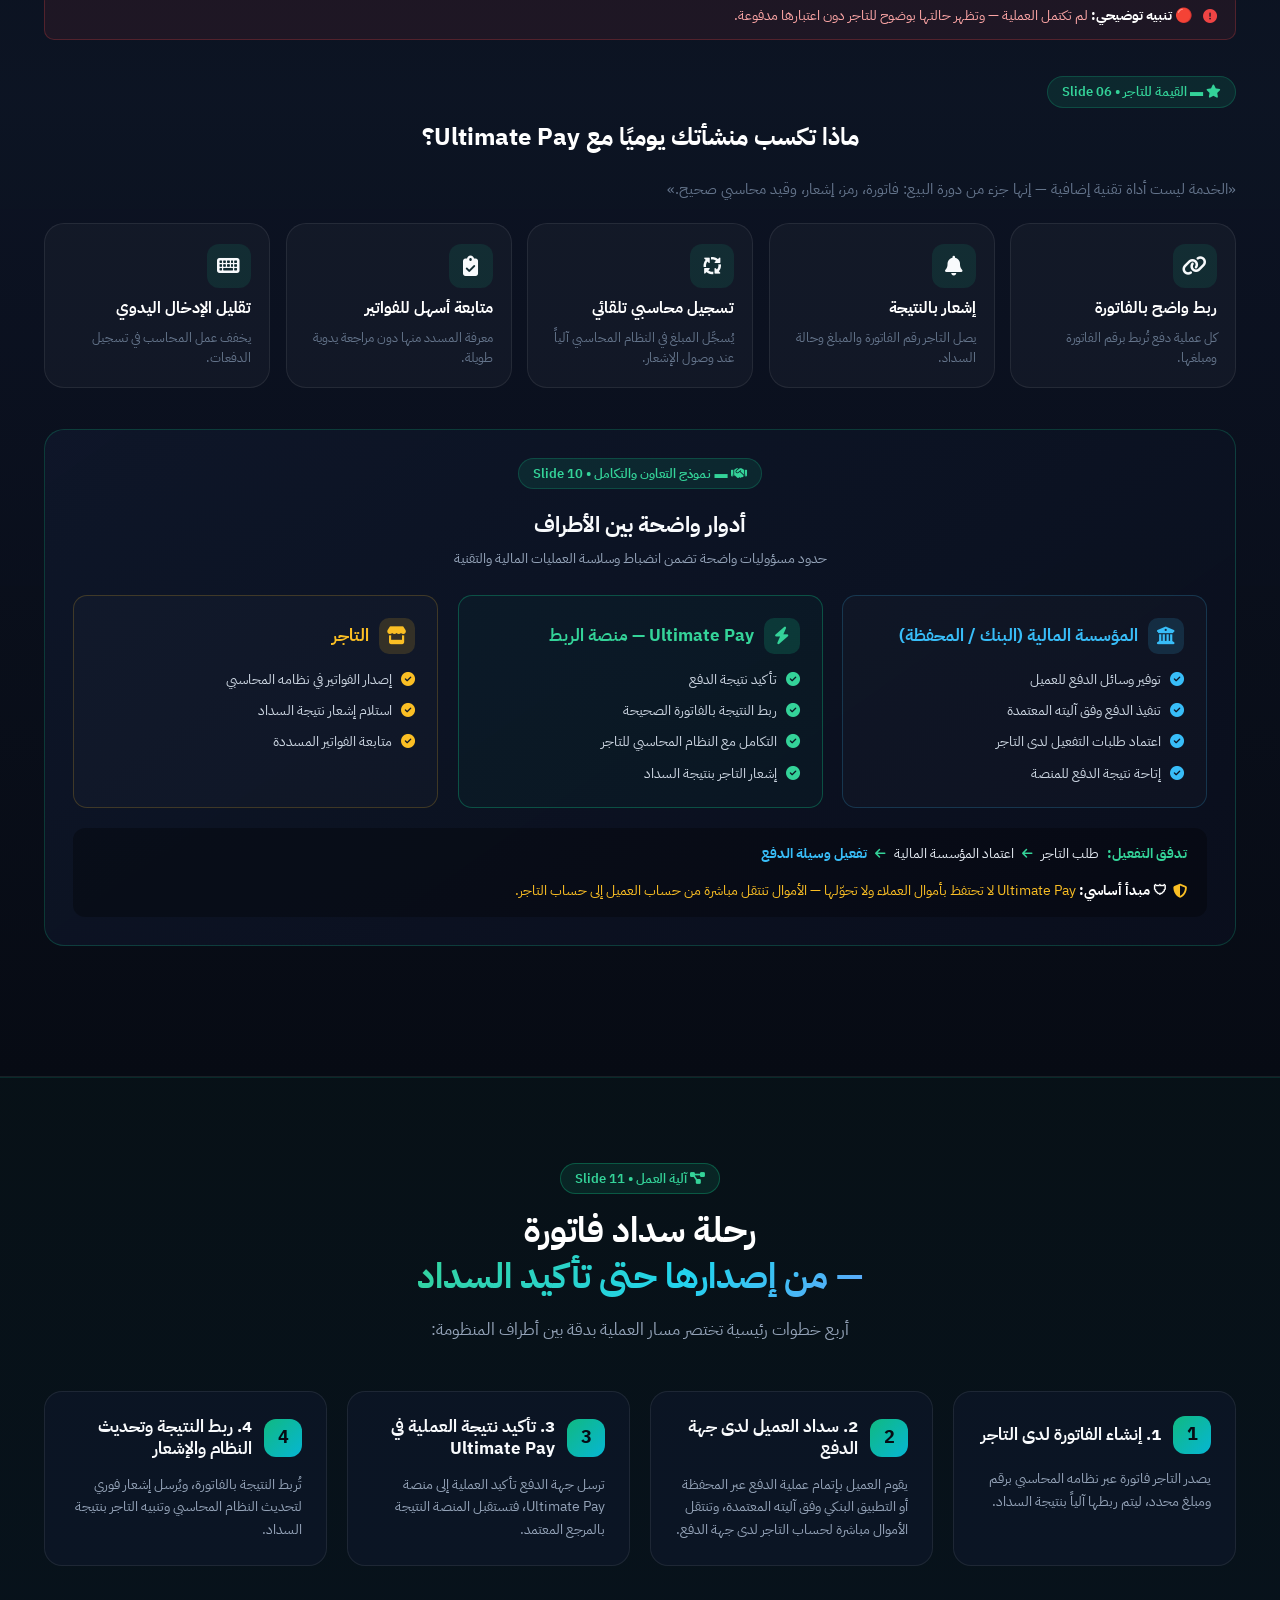
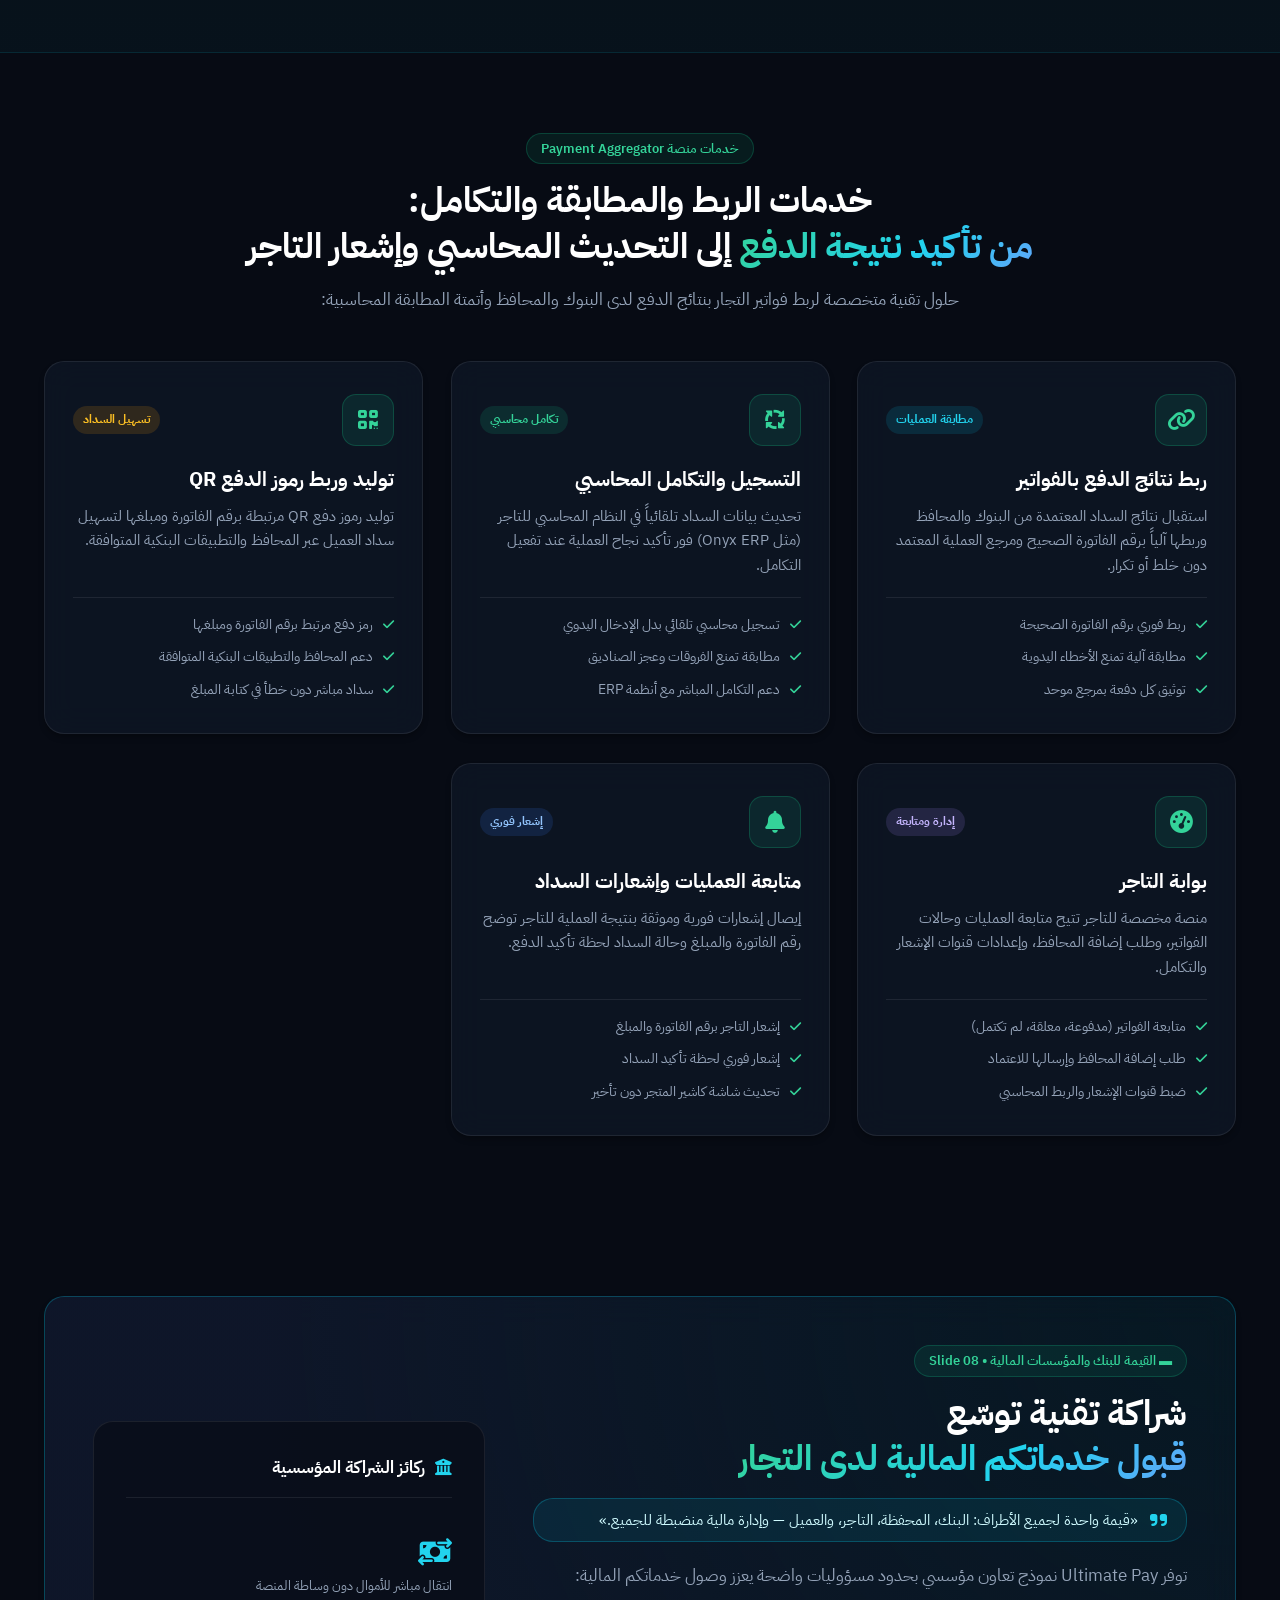
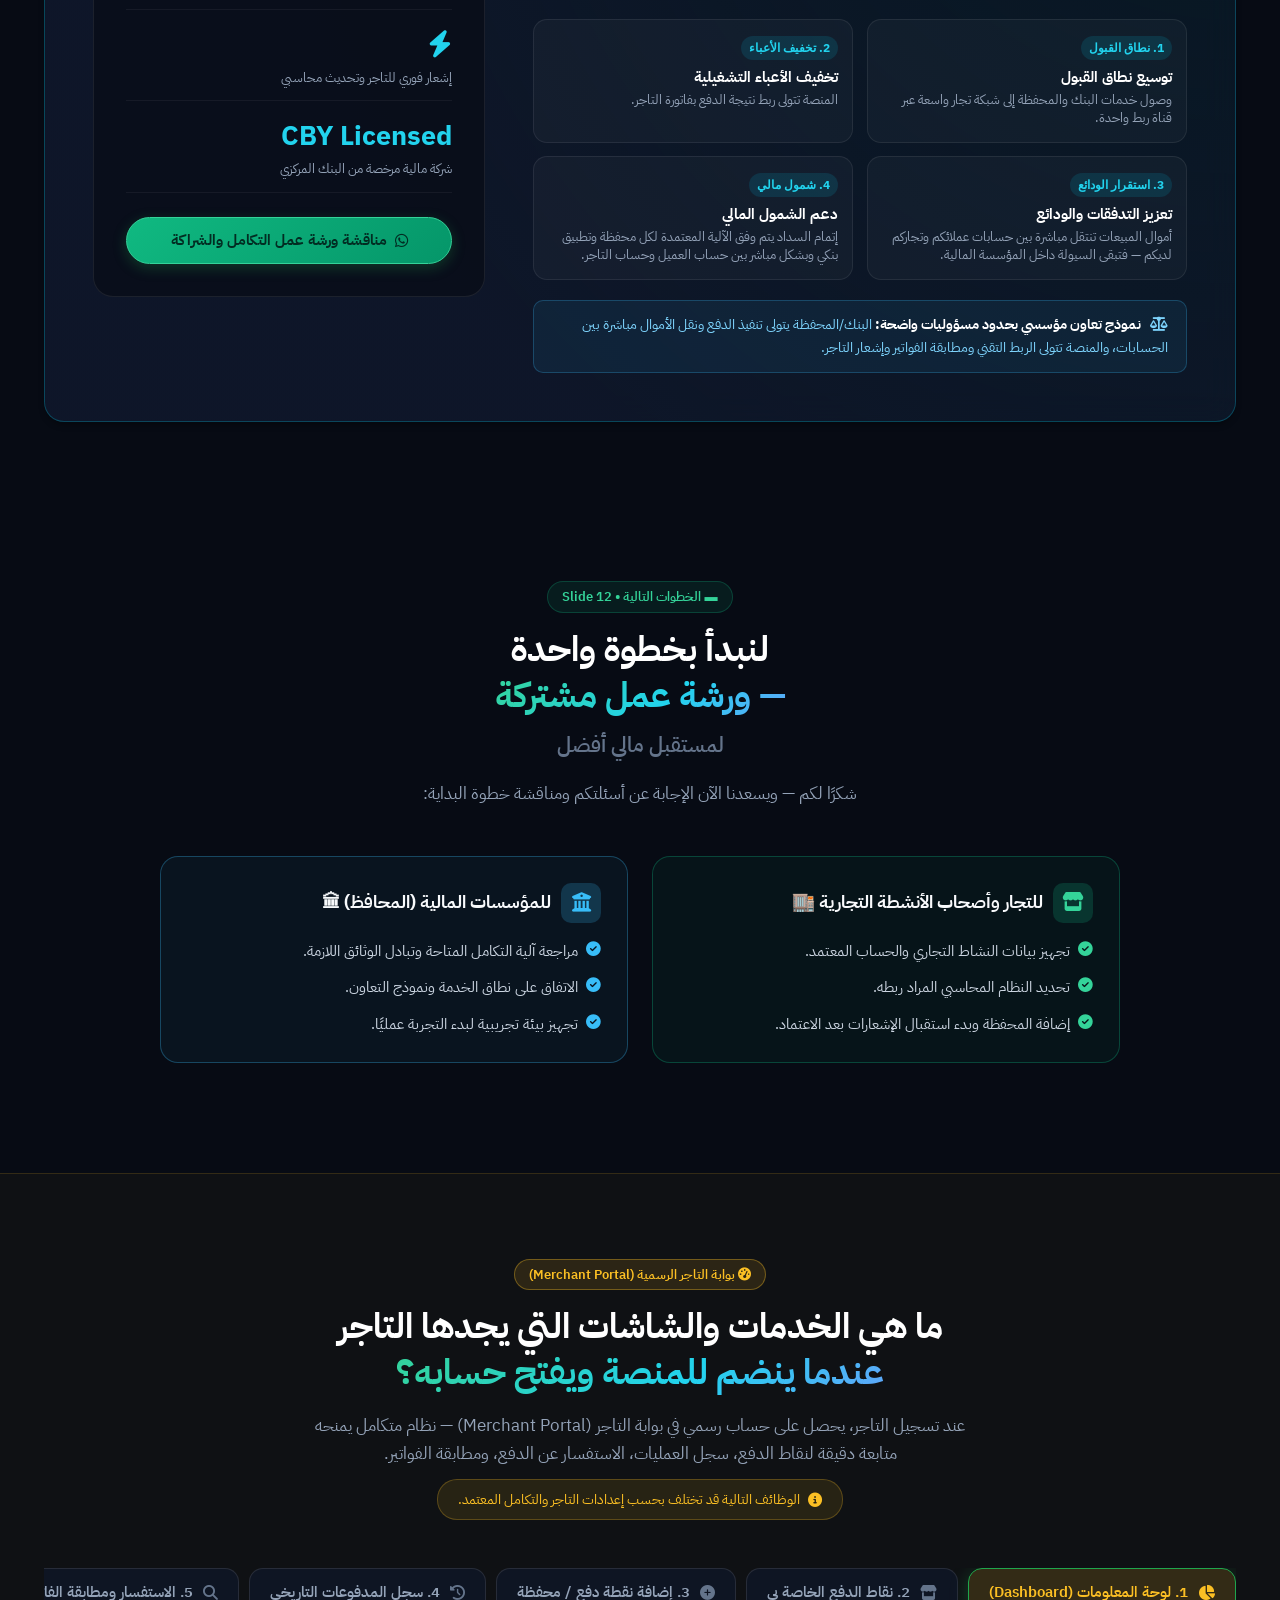
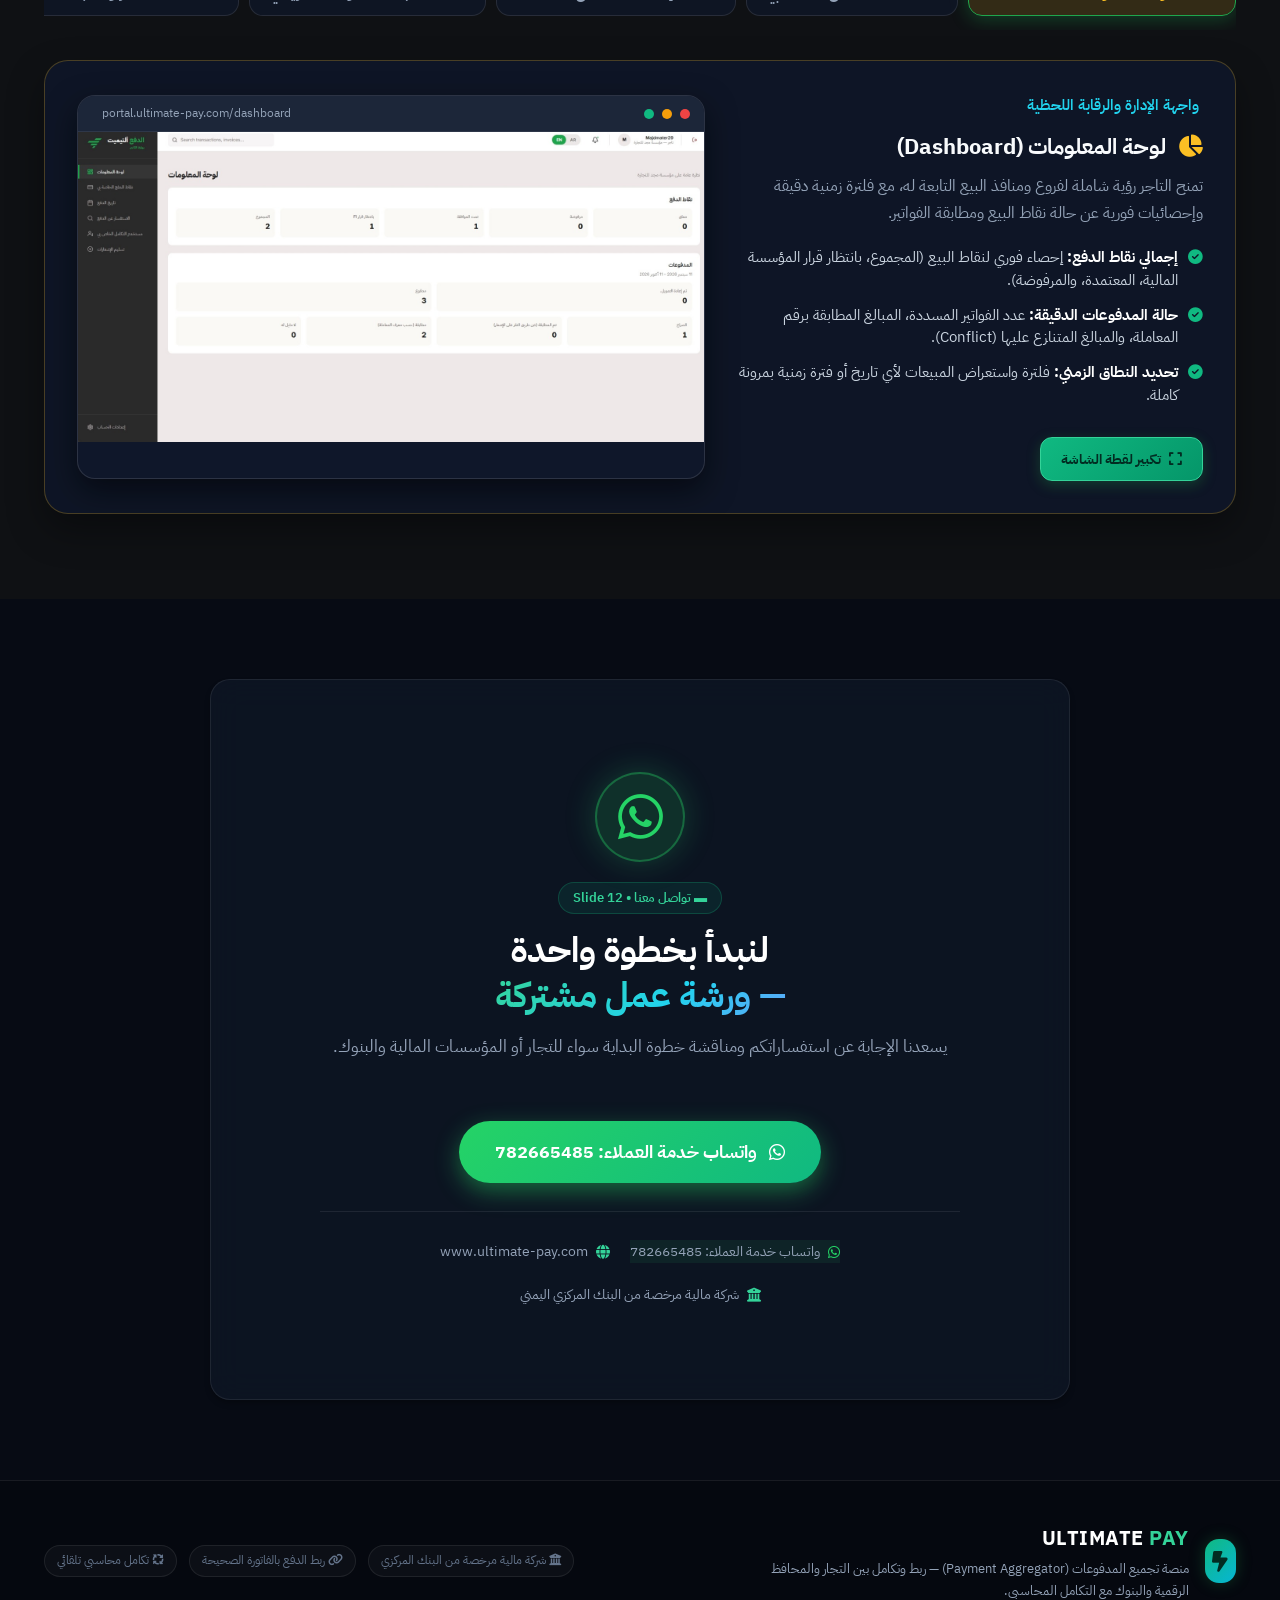
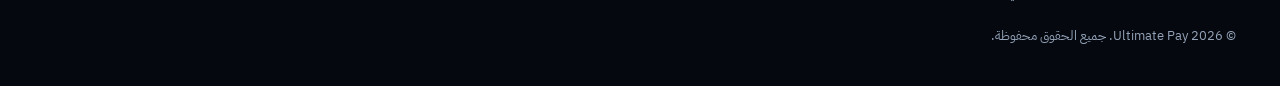
==== commit 44a7c6f6: "fix(header): implement fixed header across all screens, responsive mobile track selector, and remove" ====
--- a/index.html
+++ b/index.html
@@ -70,11 +70,14 @@
         <a href="#platformWorkflowSection" class="btn-ghost hide-mobile">
           <i class="fa-solid fa-diagram-project"></i> <span data-i18n="nav_workflow">آلية العمل</span>
         </a>
-        <a href="#ctaSection" class="btn-primary">
-          <i class="fa-brands fa-whatsapp"></i> <span data-i18n="nav_cta">تواصل معنا</span>
+        <a href="#ctaSection" class="btn-primary hide-mobile">
+          <span data-i18n="nav_cta">تواصل معنا</span>
         </a>
         <button id="btnHeaderTheme" class="btn-ghost" title="تبديل المظهر النهاري/الليلي" aria-label="تبديل المظهر">
           <i class="fa-solid fa-sun" id="headerThemeIcon"></i>
+        </button>
+        <button id="btnHeaderLang" class="btn-ghost" title="تغيير اللغة / Switch Language" aria-label="تغيير اللغة">
+          <i class="fa-solid fa-globe"></i> <span id="headerLangLabel">EN</span>
         </button>
         <button class="mobile-menu-btn" id="mobileMenuBtn" aria-label="فتح القائمة">
           <i class="fa-solid fa-bars"></i>
--- a/style.css
+++ b/style.css
@@ -2160,9 +2160,7 @@
 }
 
 @media (max-width: 860px) {
-  .track-selector {
-    display: none;
-  }
+  /* Mobile Track Selector is kept active and visible */
   .mobile-menu-btn {
     display: block;
   }
@@ -4734,8 +4732,9 @@
     text-overflow: ellipsis !important;
   }
 
+  /* Mobile Track Selector - Displayed prominently in header */
   .track-selector {
-    display: none !important;
+    display: flex !important;
   }
 
   .hide-mobile {
@@ -8434,3 +8433,294 @@
   border-color: rgba(31, 166, 77, 0.45) !important;
   box-shadow: 0 20px 45px -10px rgba(15, 23, 42, 0.12), 0 0 24px rgba(31, 166, 77, 0.12) !important;
 }
+
+
+/* ==========================================================================
+   Universal Sticky / Fixed Header & Mobile Navigation Optimization
+   Resolves:
+   - Header permanently fixed and visible across ALL screens (Desktop, Tablet, Mobile)
+   - Mobile-optimized grid layout with 1-tap Target Audience Segmented Control
+   - Zero overlap on page content (via --header-height and scroll-margin-top)
+   - Smooth backdrop overlay & drawer integration
+   ========================================================================== */
+
+:root {
+  --header-height: 72px;
+}
+
+@media (max-width: 860px) {
+  :root {
+    --header-height: 110px;
+  }
+}
+
+/* 1. Guaranteed Fixed Main Header */
+.main-header {
+  position: fixed !important;
+  top: 0 !important;
+  left: 0 !important;
+  right: 0 !important;
+  width: 100% !important;
+  z-index: 990 !important;
+  background: rgba(7, 11, 20, 0.94) !important;
+  backdrop-filter: blur(16px) !important;
+  -webkit-backdrop-filter: blur(16px) !important;
+  border-bottom: 1px solid var(--border-subtle) !important;
+  box-shadow: 0 4px 20px rgba(0, 0, 0, 0.4) !important;
+  transition: background-color 0.3s ease, border-color 0.3s ease, box-shadow 0.3s ease;
+}
+
+body.theme-light .main-header {
+  background: rgba(255, 255, 255, 0.97) !important;
+  border-bottom: 1px solid #E2E8F0 !important;
+  box-shadow: 0 4px 18px rgba(15, 23, 42, 0.05) !important;
+}
+
+/* 2. Body Offset Prevention */
+body {
+  padding-top: var(--header-height, 72px) !important;
+}
+
+/* 3. Universal Anchor Navigation Margins (Never covered by fixed header) */
+html {
+  scroll-behavior: smooth;
+  scroll-padding-top: calc(var(--header-height, 72px) + 20px) !important;
+}
+
+section[id],
+div[id].section-accounting-cycle,
+div[id].calculator-section,
+.hero-section {
+  scroll-margin-top: calc(var(--header-height, 72px) + 20px) !important;
+}
+
+/* 4. Desktop Header Container Layout (>= 861px) */
+@media (min-width: 861px) {
+  .header-container {
+    display: flex !important;
+    align-items: center !important;
+    justify-content: space-between !important;
+    gap: 16px !important;
+    max-width: 1300px !important;
+    margin: 0 auto !important;
+    padding: 10px 24px !important;
+  }
+
+  .track-selector {
+    display: flex !important;
+    align-items: center !important;
+    background: rgba(255, 255, 255, 0.05) !important;
+    border: 1px solid var(--border-subtle) !important;
+    border-radius: var(--radius-full) !important;
+    padding: 4px !important;
+    gap: 6px !important;
+  }
+
+  body.theme-light .track-selector {
+    background: #F1F5F9 !important;
+    border-color: #E2E8F0 !important;
+  }
+}
+
+/* 5. Mobile & Tablet Header Optimization (<= 860px) */
+@media (max-width: 860px) {
+  .main-header {
+    padding: 0 !important;
+  }
+
+  .header-container {
+    display: grid !important;
+    grid-template-columns: 1fr auto !important;
+    grid-template-areas: 
+      "logo actions"
+      "track track" !important;
+    row-gap: 8px !important;
+    column-gap: 12px !important;
+    padding: 8px 14px 10px 14px !important;
+    align-items: center !important;
+    box-sizing: border-box !important;
+  }
+
+  .brand-logo {
+    grid-area: logo !important;
+    display: inline-flex !important;
+    align-items: center !important;
+    gap: 8px !important;
+    text-decoration: none !important;
+  }
+
+  .logo-mark {
+    width: 36px !important;
+    height: 36px !important;
+    font-size: 1rem !important;
+    border-radius: 8px !important;
+    flex-shrink: 0 !important;
+  }
+
+  .logo-primary {
+    font-size: 1.05rem !important;
+    font-weight: 800 !important;
+    letter-spacing: -0.02em !important;
+  }
+
+  .logo-tagline {
+    display: none !important; /* Hide secondary tagline on mobile to keep header clean */
+  }
+
+  .header-actions {
+    grid-area: actions !important;
+    display: inline-flex !important;
+    align-items: center !important;
+    gap: 6px !important;
+  }
+
+  .header-actions .btn-ghost {
+    width: 36px !important;
+    height: 36px !important;
+    padding: 0 !important;
+    display: inline-flex !important;
+    align-items: center !important;
+    justify-content: center !important;
+    border-radius: 8px !important;
+    border: 1px solid var(--border-subtle) !important;
+    font-size: 0.9rem !important;
+    color: var(--text-primary) !important;
+  }
+
+  #btnHeaderLang {
+    width: auto !important;
+    padding: 0 8px !important;
+    gap: 4px !important;
+    font-size: 0.78rem !important;
+    font-weight: 700 !important;
+  }
+
+  .mobile-menu-btn {
+    width: 36px !important;
+    height: 36px !important;
+    padding: 0 !important;
+    display: inline-flex !important;
+    align-items: center !important;
+    justify-content: center !important;
+    border-radius: 8px !important;
+    border: 1px solid var(--border-subtle) !important;
+    background: rgba(255, 255, 255, 0.05) !important;
+    color: #FFFFFF !important;
+    cursor: pointer !important;
+  }
+
+  body.theme-light .mobile-menu-btn {
+    background: #F1F5F9 !important;
+    border-color: #E2E8F0 !important;
+    color: #0F172A !important;
+  }
+
+  /* Segmented Control for Target Audience on Mobile */
+  .track-selector {
+    grid-area: track !important;
+    display: flex !important;
+    width: 100% !important;
+    max-width: 100% !important;
+    margin: 0 !important;
+    background: rgba(255, 255, 255, 0.06) !important;
+    border: 1px solid var(--border-subtle) !important;
+    border-radius: var(--radius-full) !important;
+    padding: 3px !important;
+    gap: 4px !important;
+    box-sizing: border-box !important;
+  }
+
+  body.theme-light .track-selector {
+    background: #F1F5F9 !important;
+    border-color: #E2E8F0 !important;
+  }
+
+  .track-selector .track-btn {
+    flex: 1 1 50% !important;
+    justify-content: center !important;
+    padding: 7px 8px !important;
+    font-size: 0.8rem !important;
+    border-radius: var(--radius-full) !important;
+    white-space: nowrap !important;
+    text-align: center !important;
+    gap: 6px !important;
+  }
+
+  .track-selector .track-btn i {
+    font-size: 0.85rem !important;
+  }
+}
+
+@media (max-width: 380px) {
+  .track-selector .track-btn {
+    font-size: 0.74rem !important;
+    padding: 6px 4px !important;
+    gap: 4px !important;
+  }
+  .track-selector .track-btn i {
+    font-size: 0.78rem !important;
+  }
+}
+
+/* 6. Active Track Indicator (High Precision & Contrast) */
+.track-btn.active {
+  background: var(--up-primary, #1fa64d) !important;
+  color: #FFFFFF !important;
+  font-weight: 700 !important;
+  border-color: var(--up-primary, #1fa64d) !important;
+  box-shadow: 0 4px 16px rgba(31, 166, 77, 0.45) !important;
+  transform: scale(1.01);
+}
+
+body.theme-light .track-btn.active {
+  background: var(--up-primary, #1fa64d) !important;
+  color: #FFFFFF !important;
+  font-weight: 700 !important;
+  border-color: var(--up-primary, #1fa64d) !important;
+  box-shadow: 0 4px 14px rgba(31, 166, 77, 0.35) !important;
+}
+
+.track-btn:not(.active) {
+  color: var(--text-secondary, #94A3B8) !important;
+  background: transparent !important;
+}
+
+body.theme-light .track-btn:not(.active) {
+  color: #475569 !important;
+  background: transparent !important;
+}
+
+/* 7. Quick Nav Bar Sticky Offset on Desktop */
+.quick-nav-bar {
+  position: sticky !important;
+  top: var(--header-height, 70px) !important;
+  z-index: 980 !important;
+}
+
+@media (max-width: 860px) {
+  .quick-nav-bar {
+    position: relative !important;
+    top: auto !important;
+    z-index: 20 !important;
+  }
+}
+
+/* 8. Mobile Drawer & Backdrop Layering */
+.drawer-backdrop {
+  z-index: 1000 !important;
+  background: rgba(3, 7, 18, 0.75) !important;
+  backdrop-filter: blur(6px) !important;
+  -webkit-backdrop-filter: blur(6px) !important;
+}
+
+.drawer-backdrop.active,
+.drawer-backdrop.open {
+  opacity: 1 !important;
+  visibility: visible !important;
+  pointer-events: auto !important;
+}
+
+.mobile-drawer {
+  z-index: 1005 !important;
+  transition: transform 0.35s cubic-bezier(0.16, 1, 0.3, 1), right 0.35s cubic-bezier(0.16, 1, 0.3, 1), left 0.35s cubic-bezier(0.16, 1, 0.3, 1) !important;
+}
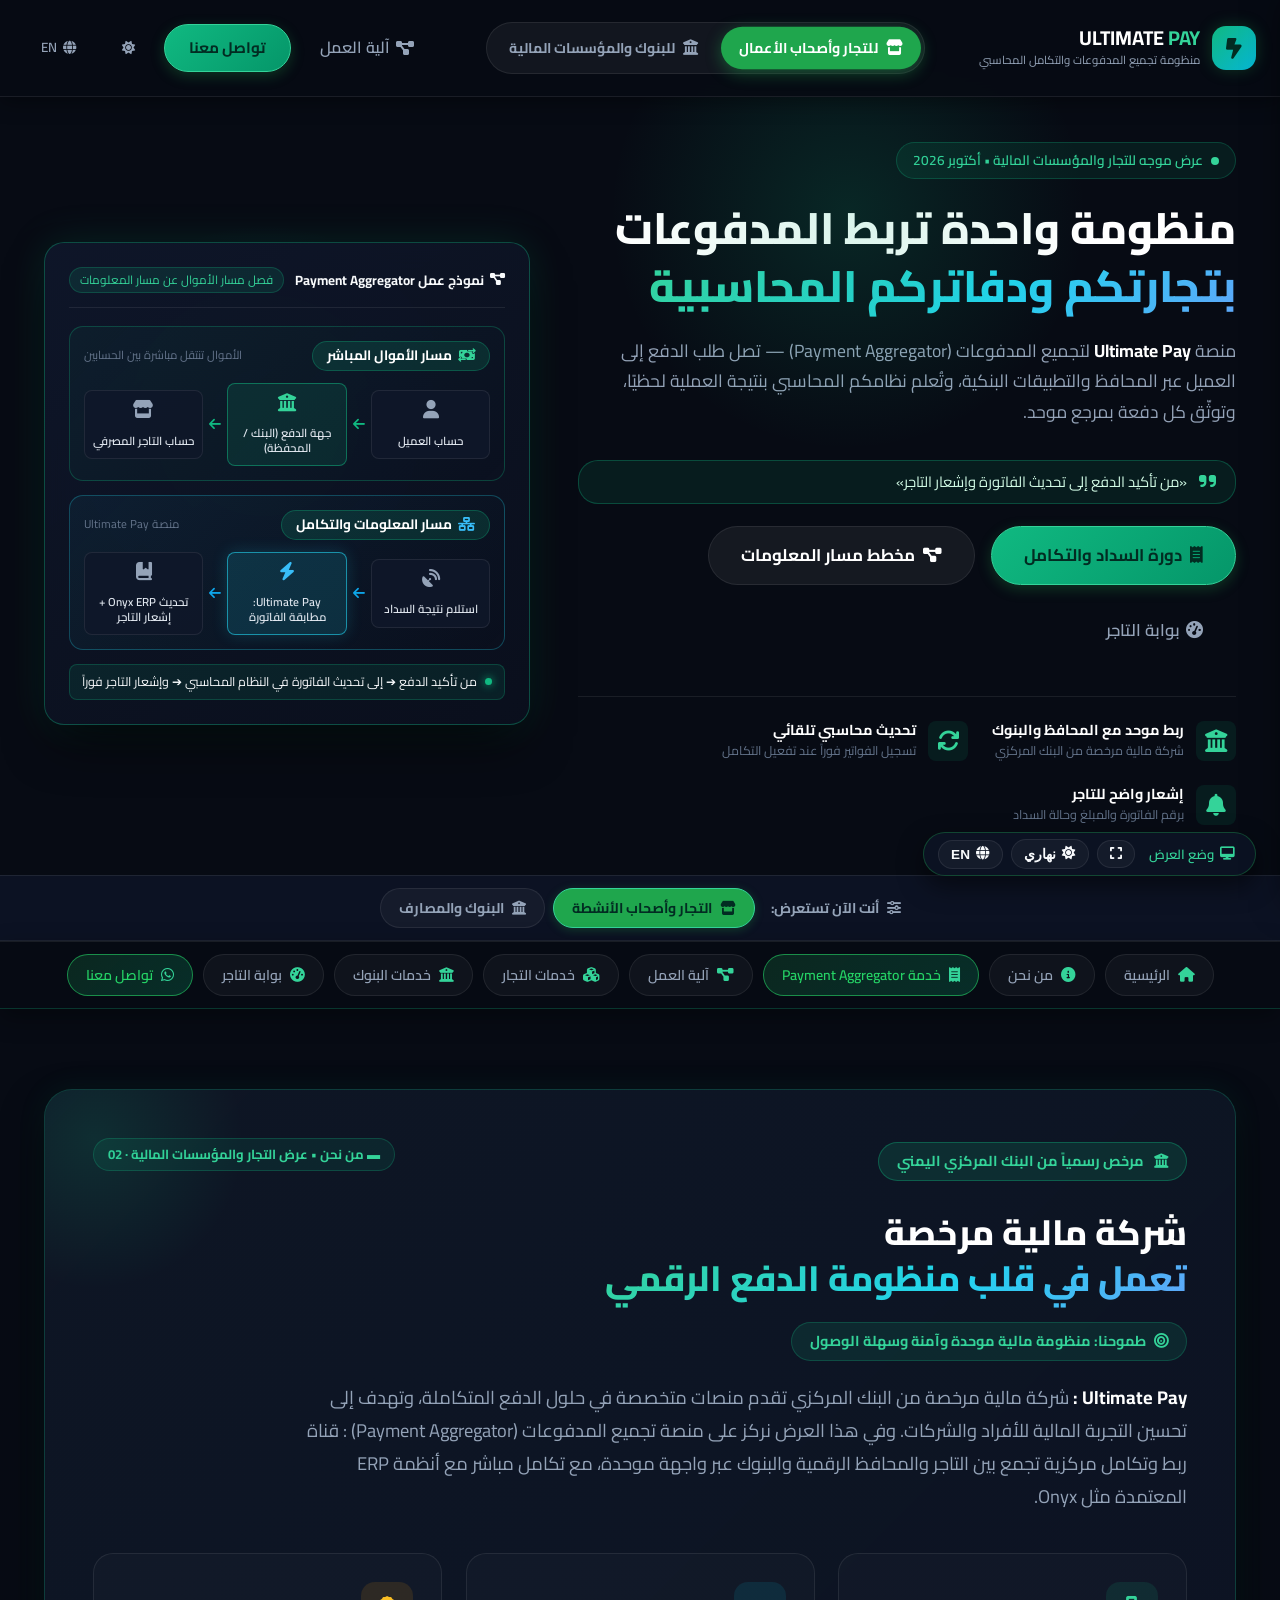
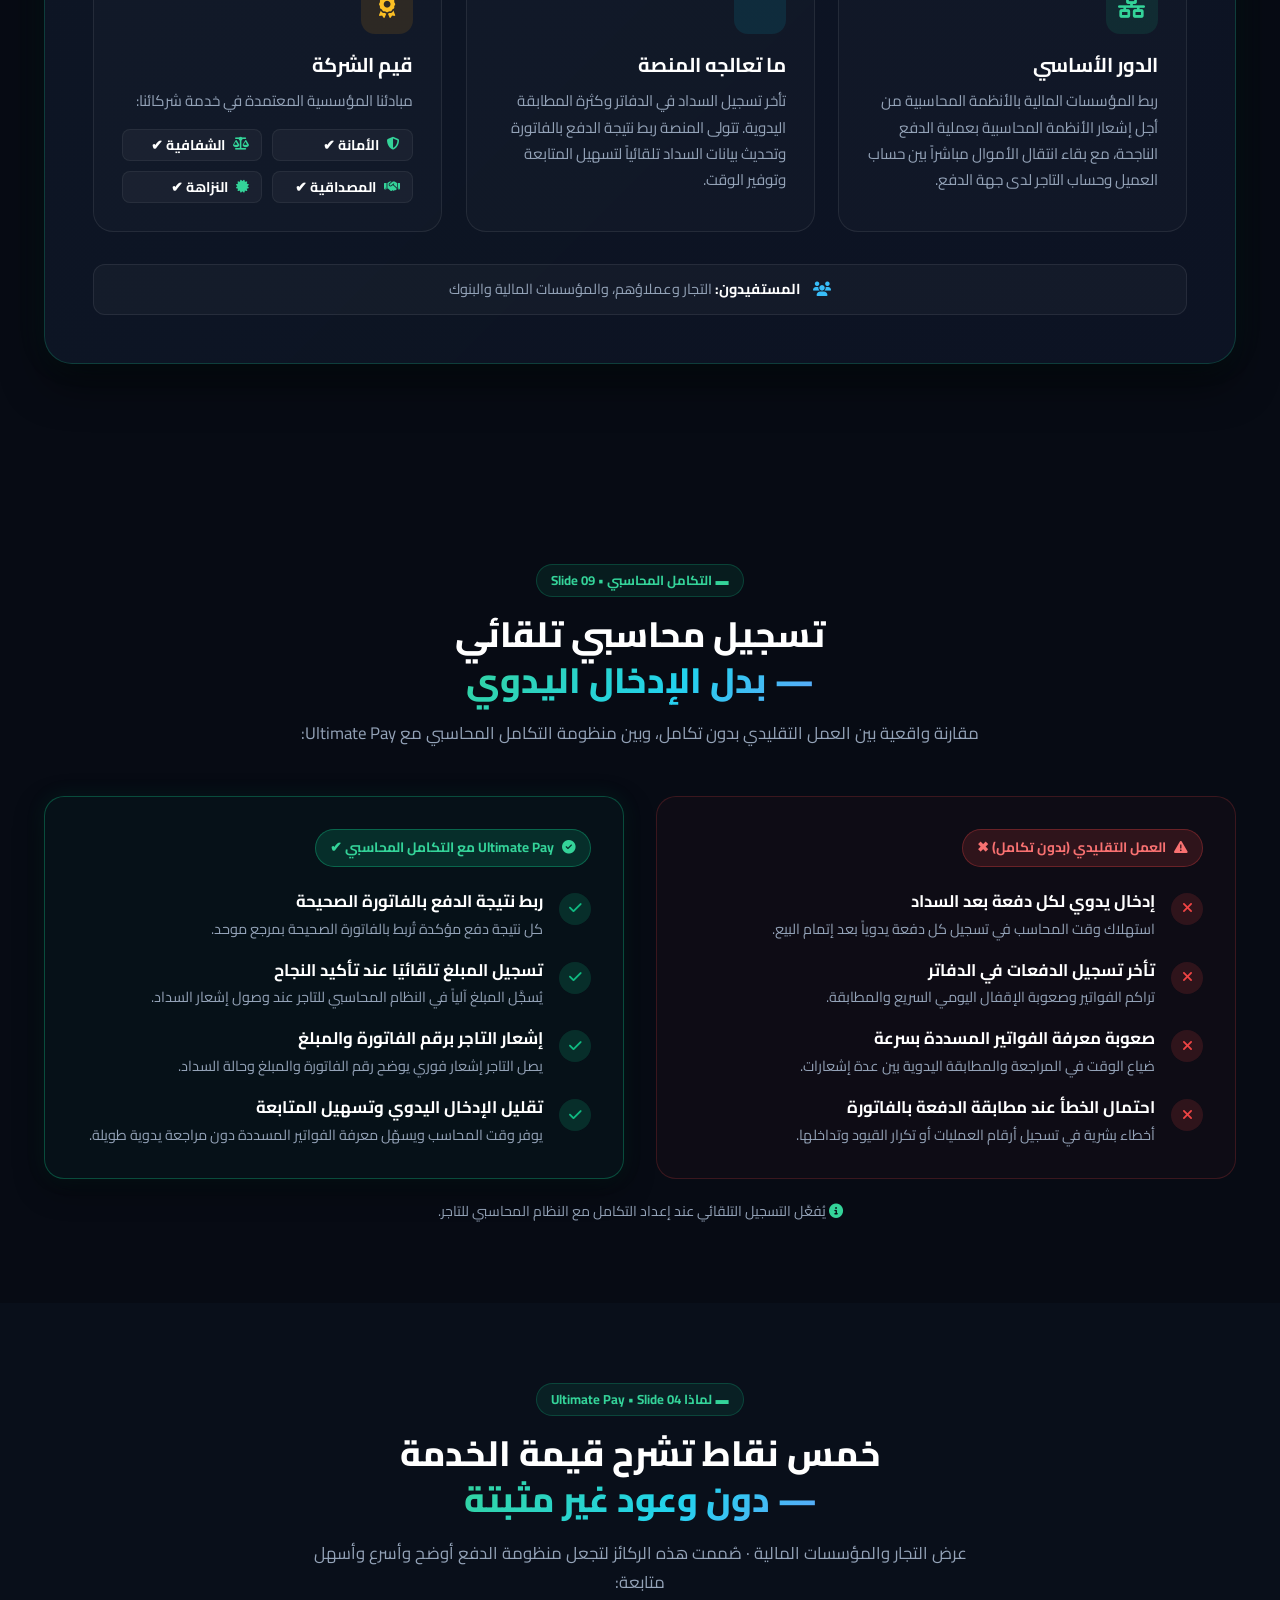
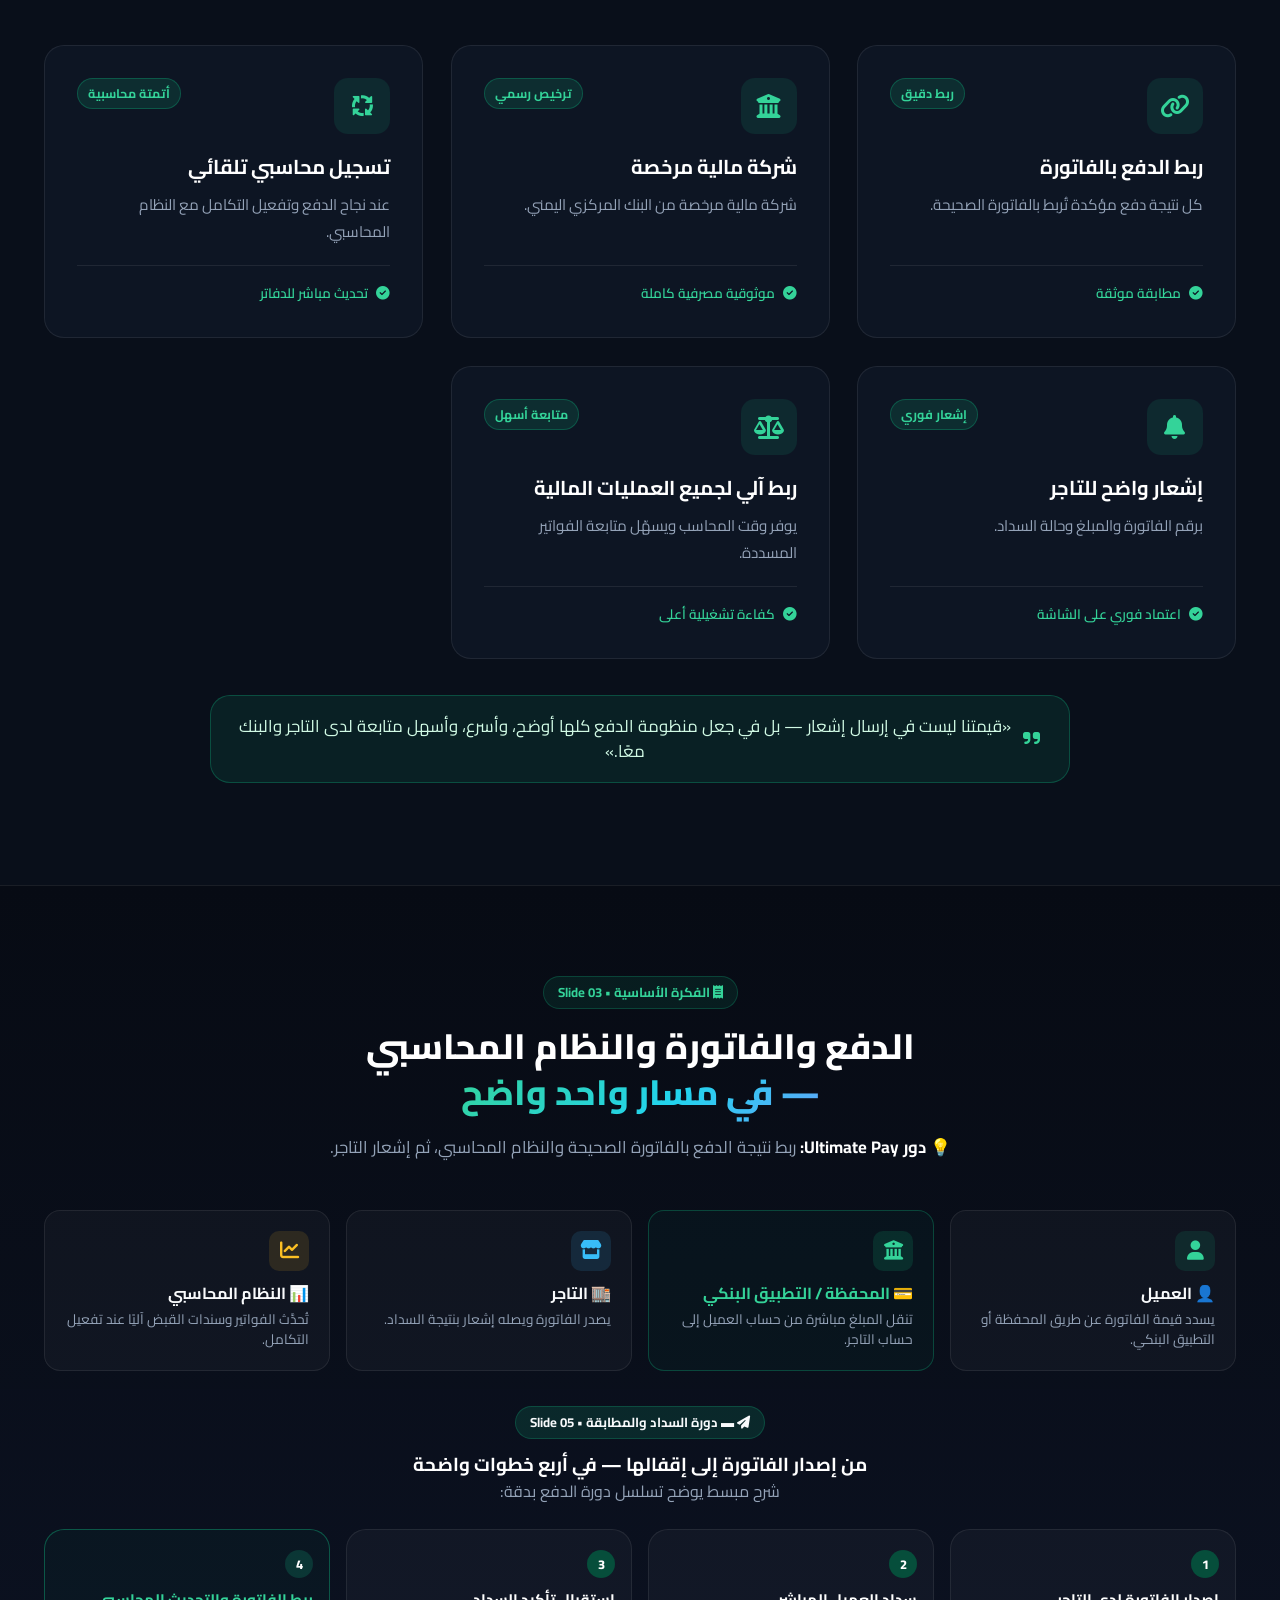
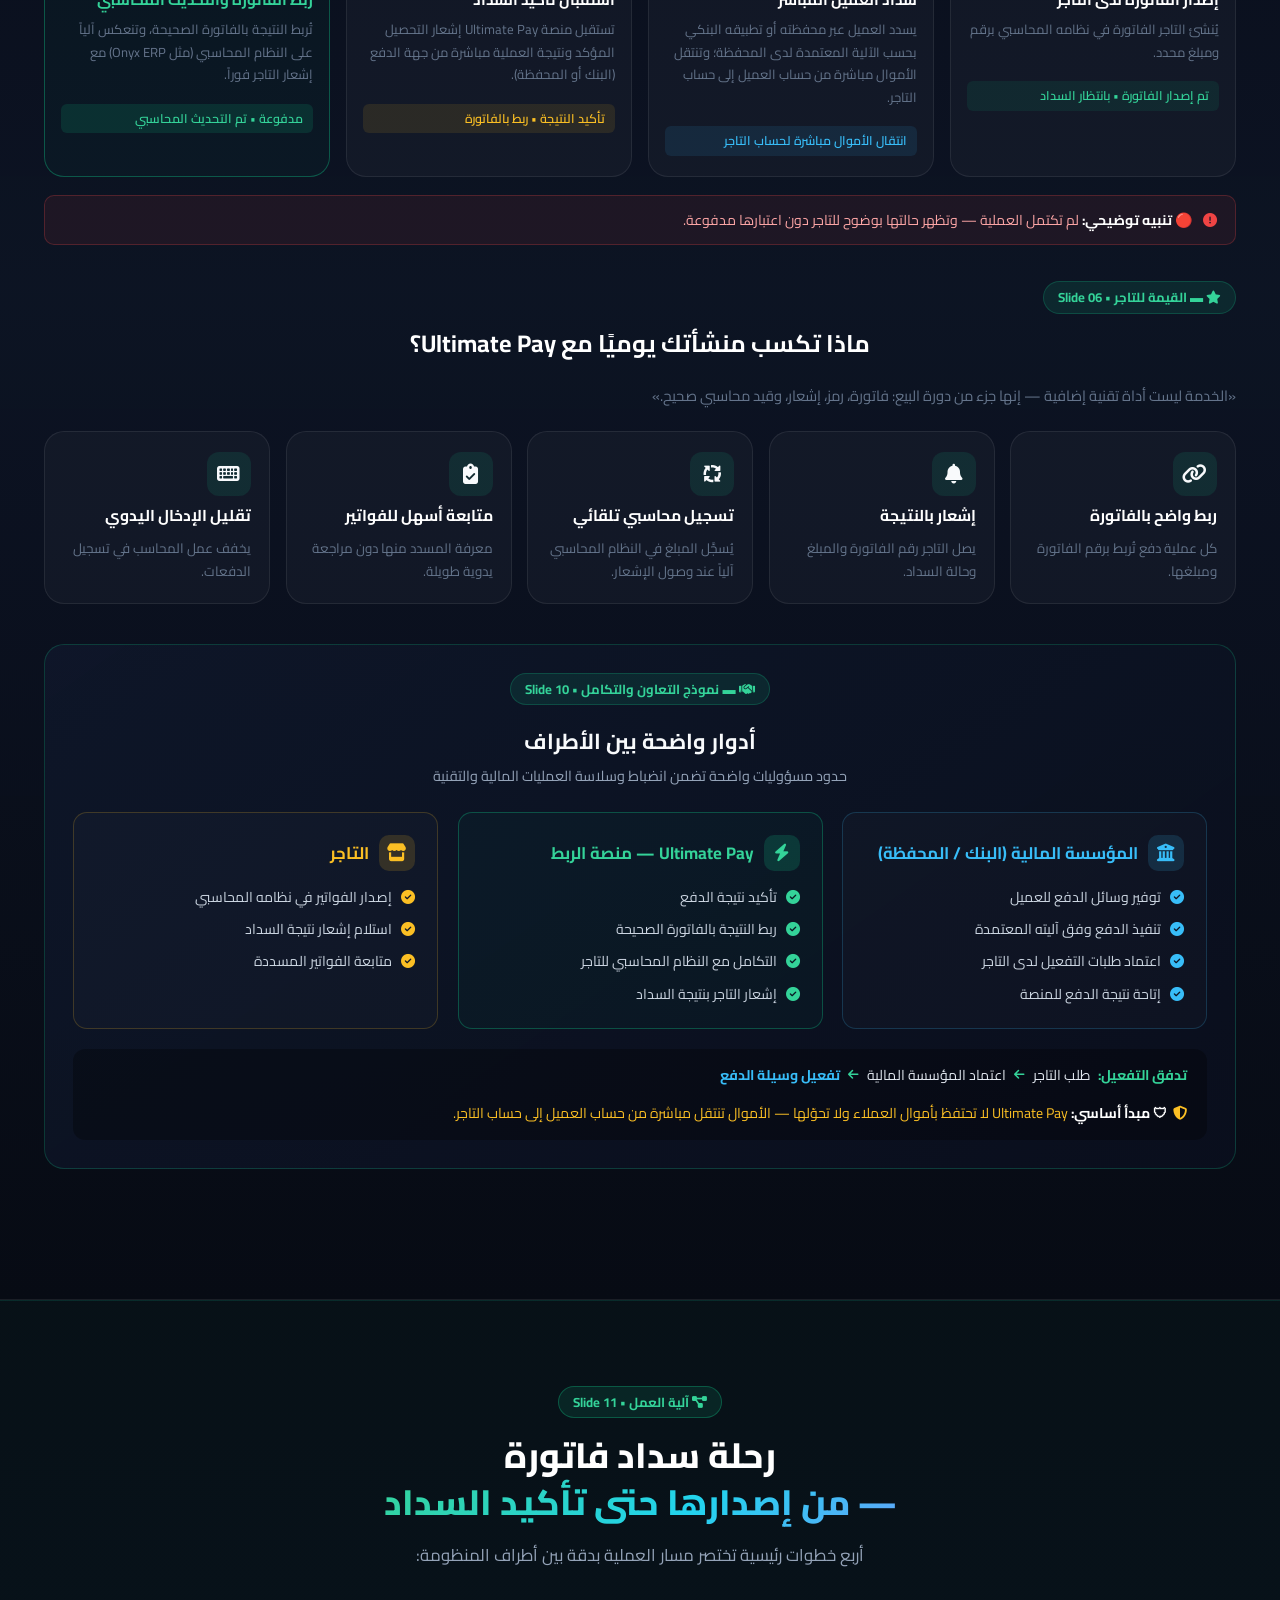
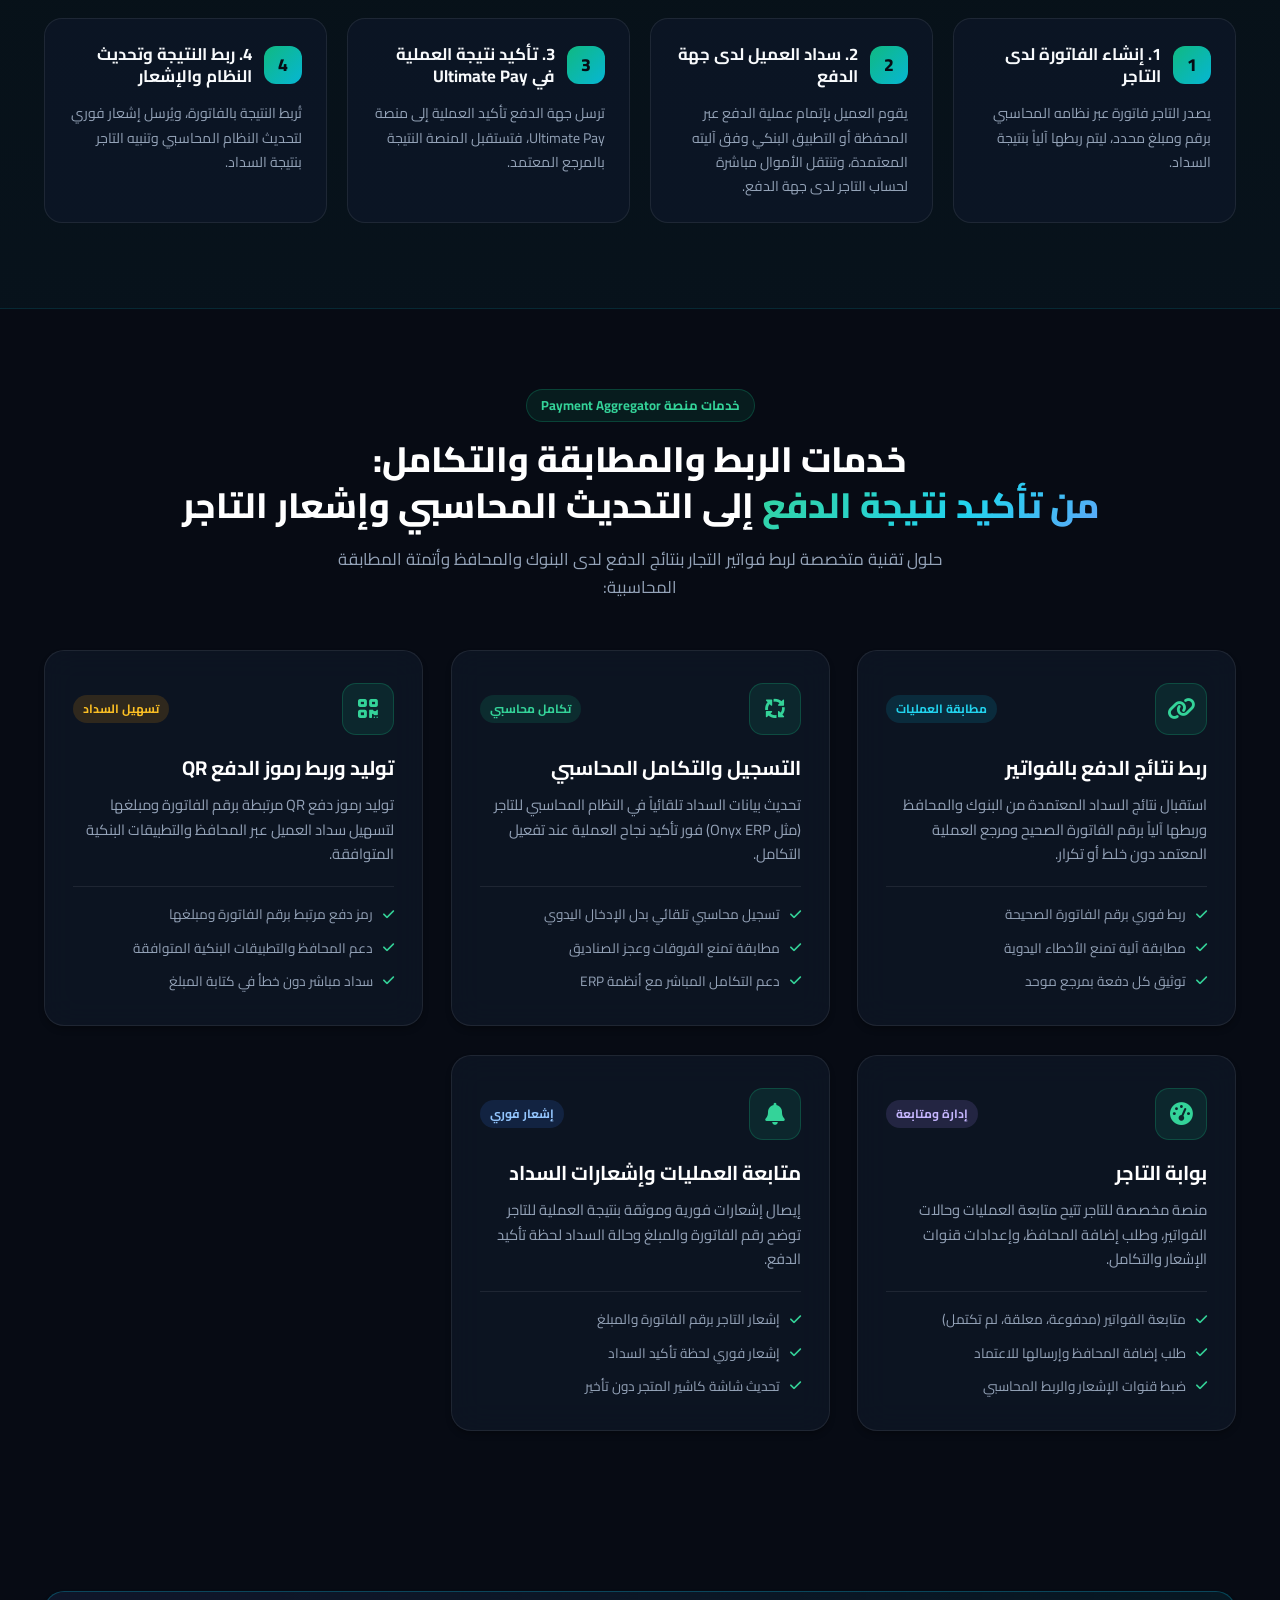
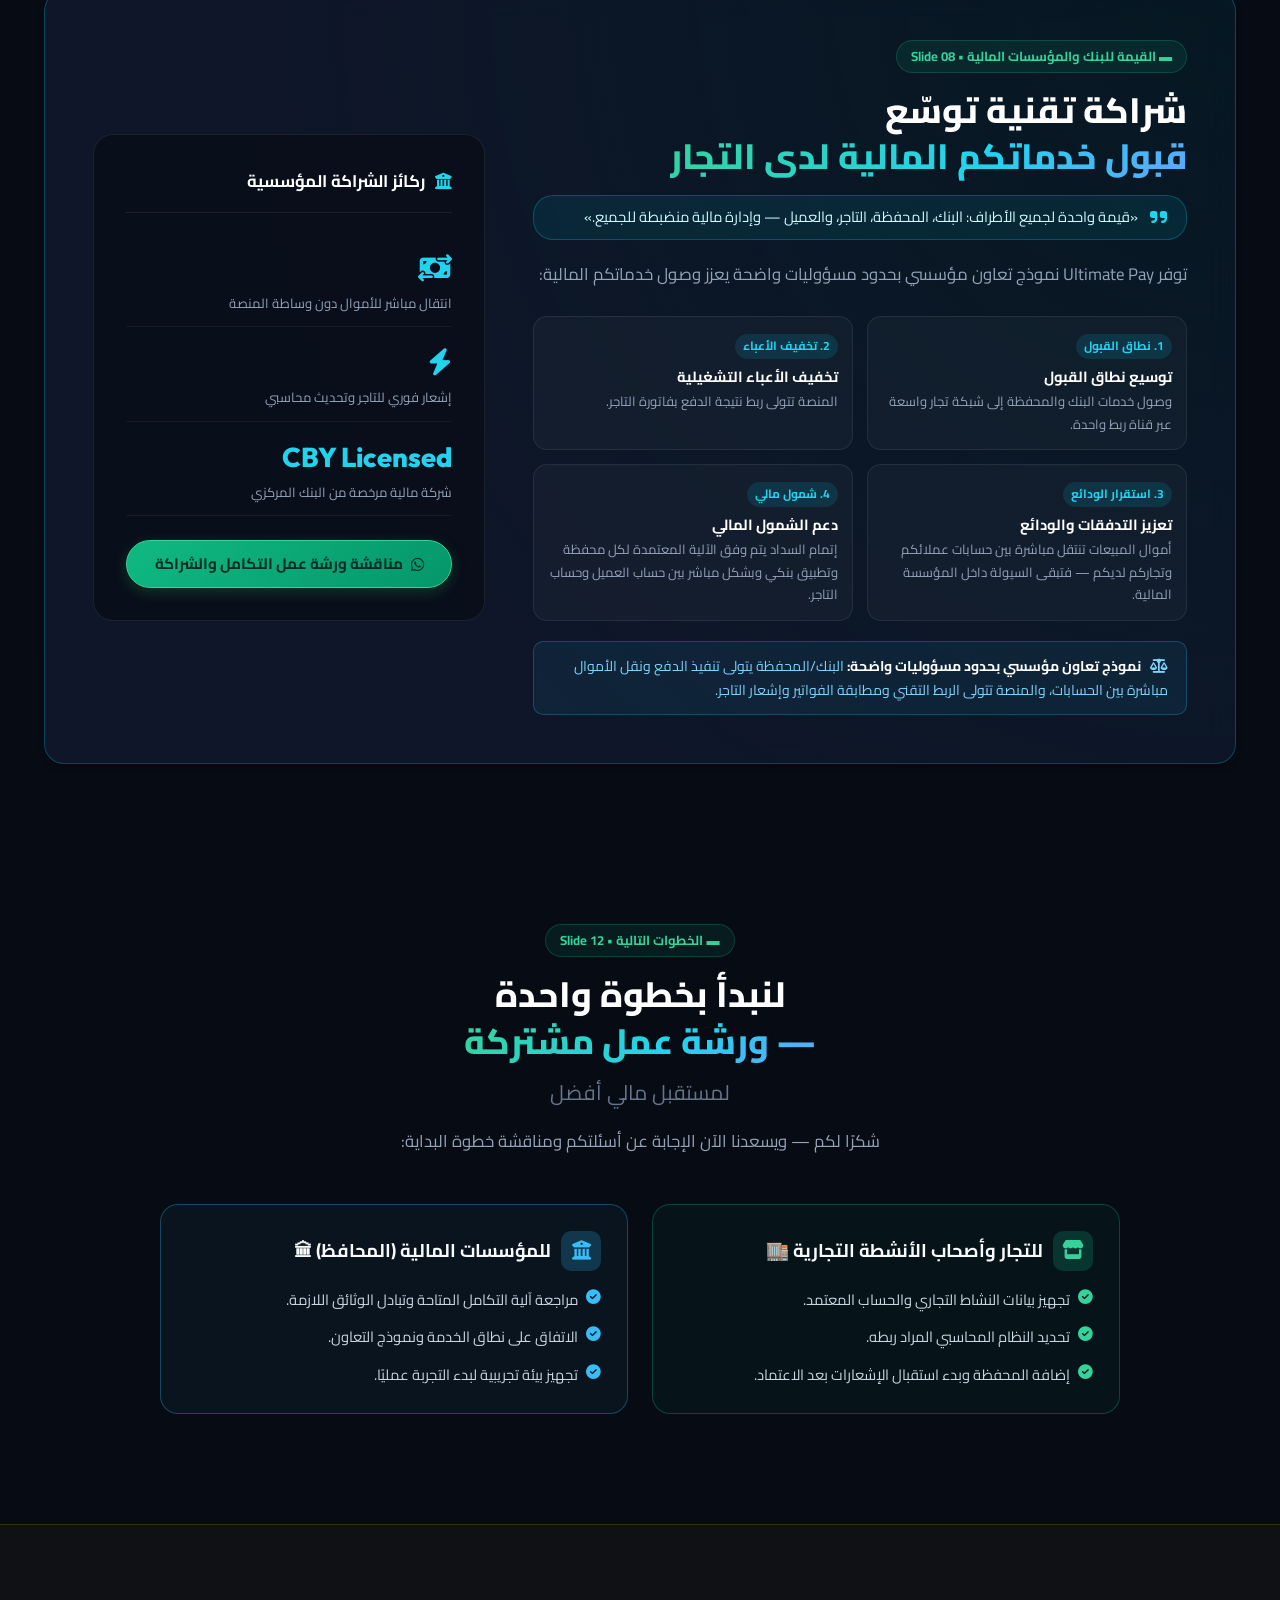
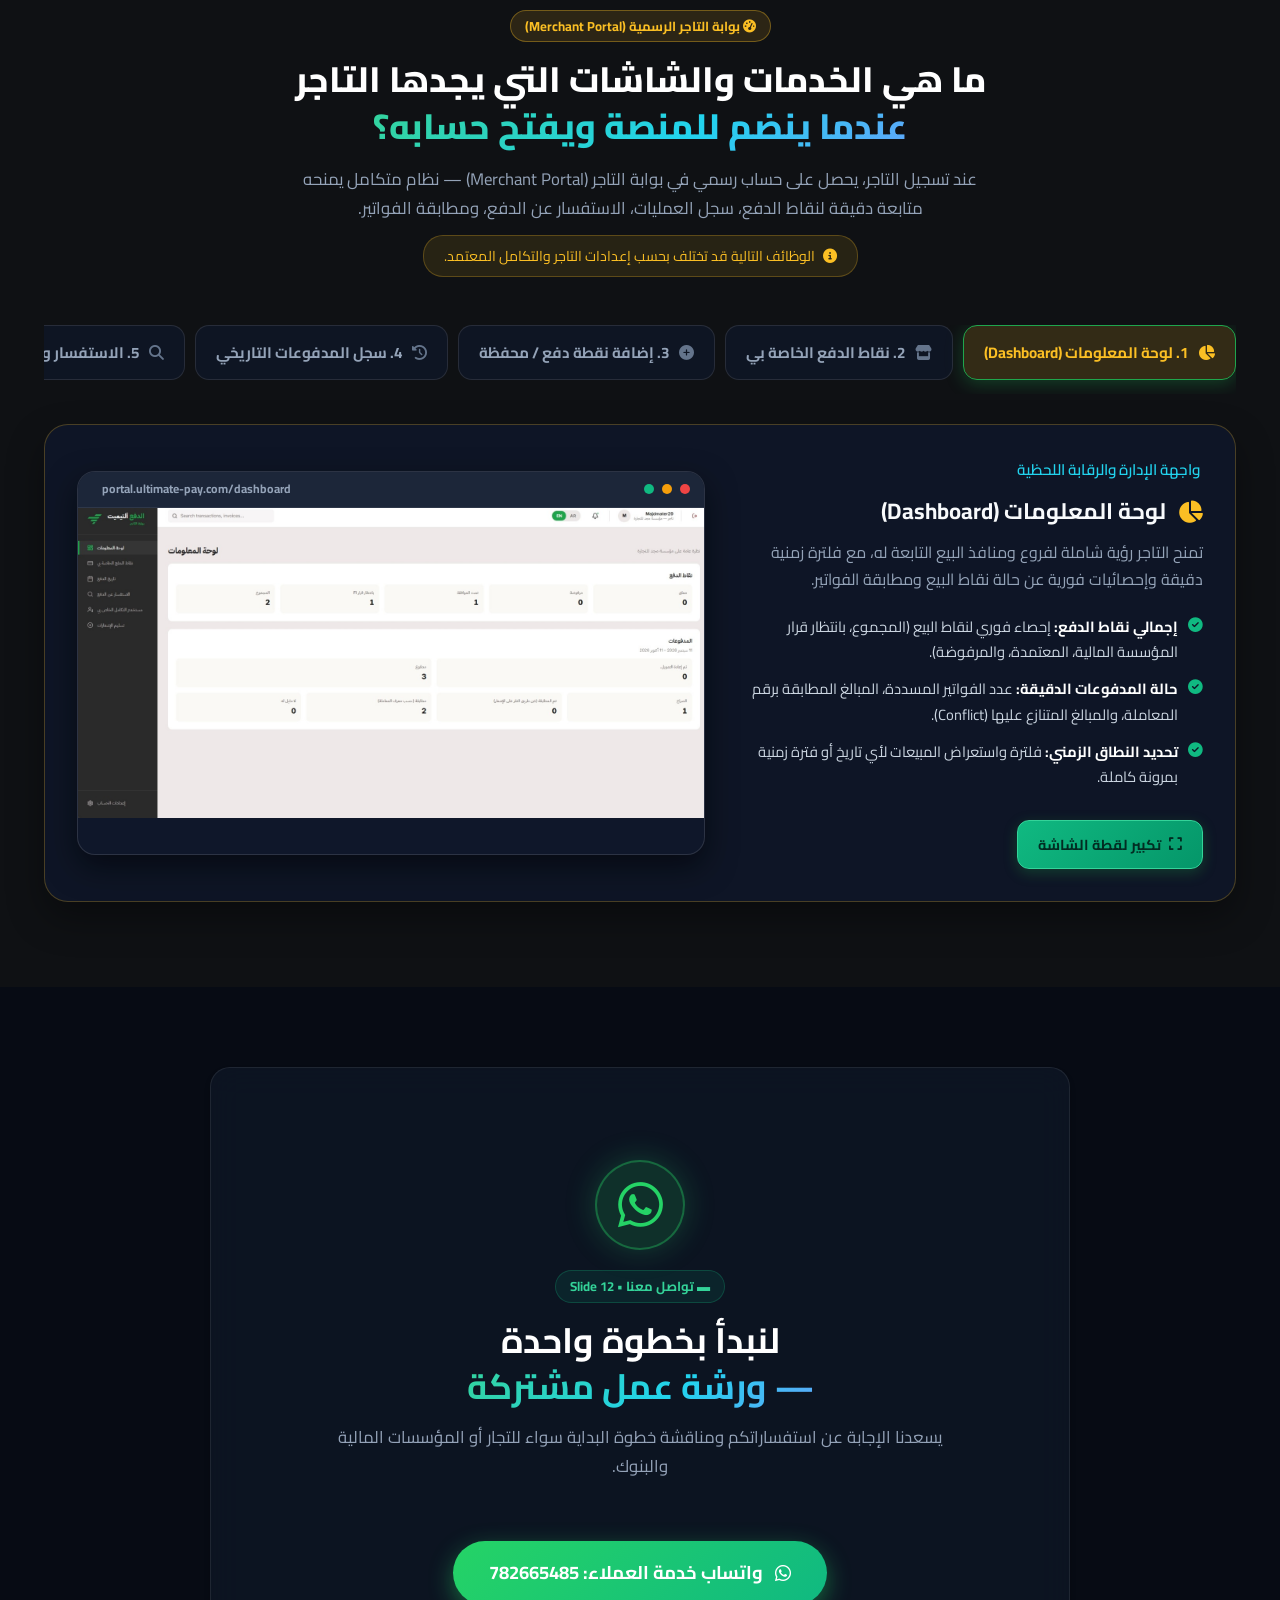
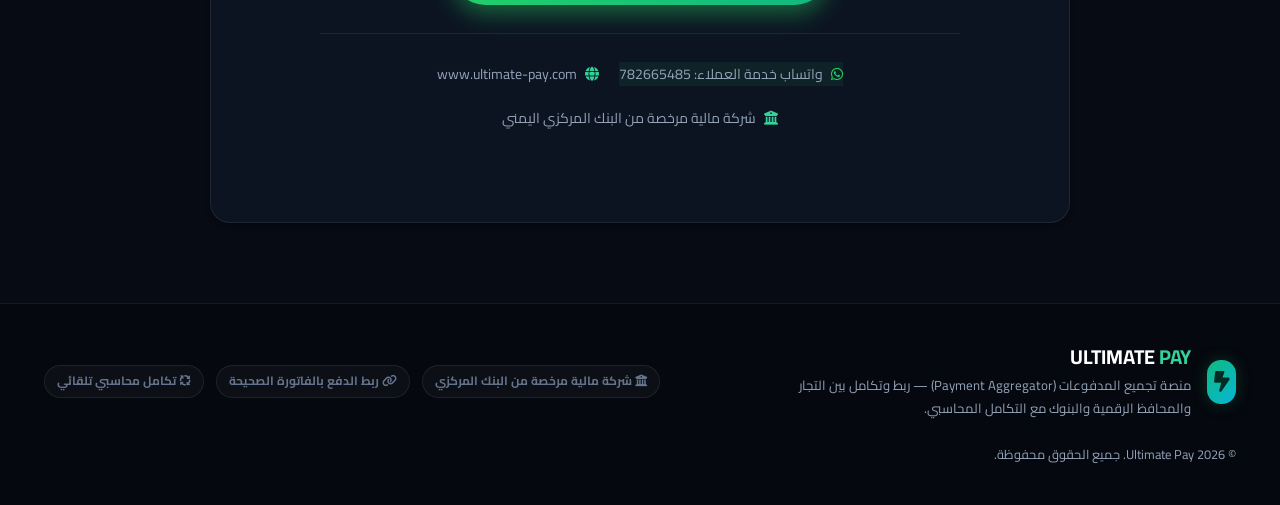
==== commit bf83893f: "feat(typography): apply Cairo Bold to titles and headings, and Cairo Regular to body descriptions ma" ====
--- a/index.html
+++ b/index.html
@@ -8,11 +8,11 @@
   <meta name="description"
     content="منصة Ultimate Pay لتجميع المدفوعات (Payment Aggregator): ربط وتكامل بين التجار والمحافظ الرقمية والبنوك مع التكامل المحاسبي المباشر (مثل Onyx ERP) وإشعار التاجر بنتيجة السداد لحظياً. شركة مالية مرخصة من البنك المركزي اليمني.">
 
-  <!-- Google Fonts: IBM Plex Sans Arabic (Official Ultimate Pay Typography), Cairo, IBM Plex Sans & Outfit -->
+  <!-- Google Fonts: Cairo (PowerPoint Titles & Body) & Outfit (Numbers / English) -->
   <link rel="preconnect" href="https://fonts.googleapis.com">
   <link rel="preconnect" href="https://fonts.gstatic.com" crossorigin>
   <link
-    href="https://fonts.googleapis.com/css2?family=IBM+Plex+Sans+Arabic:wght@300;400;500;600;700;800&family=IBM+Plex+Sans:wght@400;500;600;700&family=Cairo:wght@400;600;700;800&family=Outfit:wght@400;500;600;700&display=swap"
+    href="https://fonts.googleapis.com/css2?family=Cairo:wght@300;400;500;600;700;800;900&family=Outfit:wght@400;500;600;700;800&display=swap"
     rel="stylesheet">
 
   <!-- Font Awesome Icons -->
--- a/style.css
+++ b/style.css
@@ -41,9 +41,10 @@
   --text-muted: #64748B;
   --text-on-accent: #022C22;
   
-  /* Official Brand Fonts: IBM Plex Sans Arabic alongside Cairo and Outfit */
-  --font-arabic: 'IBM Plex Sans Arabic', 'Cairo', -apple-system, BlinkMacSystemFont, 'Segoe UI', sans-serif;
-  --font-latin: 'IBM Plex Sans', 'Outfit', sans-serif;
+  /* Typography System (Aligned with PowerPoint Presentation): Cairo Bold for Headings & Cairo for Body */
+  --font-arabic: 'Cairo', -apple-system, BlinkMacSystemFont, 'Segoe UI', Roboto, sans-serif;
+  --font-heading: 'Cairo', sans-serif;
+  --font-latin: 'Outfit', 'Cairo', sans-serif;
   
   --radius-sm: 8px;
   --radius-md: 14px;
@@ -8724,3 +8725,90 @@
   z-index: 1005 !important;
   transition: transform 0.35s cubic-bezier(0.16, 1, 0.3, 1), right 0.35s cubic-bezier(0.16, 1, 0.3, 1), left 0.35s cubic-bezier(0.16, 1, 0.3, 1) !important;
 }
+
+
+/* ==========================================================================
+   PowerPoint Presentation Typography System (Cairo Bold Headings & Cairo Body)
+   Exact match for Ultimate Pay PowerPoint Presentation:
+   - Headings, slide titles & large texts: Cairo Bold / ExtraBold (font-weight: 700 / 800)
+   - Explanations, subtitles, descriptions & body texts: Cairo (font-weight: 400 / 500)
+   ========================================================================== */
+
+/* 1. All Large Headings & Titles (Cairo Bold like PowerPoint) */
+h1, h2, h3, h4, h5, h6,
+.section-title,
+.hero-title,
+.hero-title-main,
+.slide-title,
+.why-card-title,
+.phase-title,
+.service-title,
+.party-title,
+.pillar-title,
+.cta-title,
+.roles-title,
+.payment-cycle-title,
+.onboarding-card-title,
+.role-col-title,
+.banner-title,
+.logo-primary,
+.mock-title {
+  font-family: 'Cairo', -apple-system, BlinkMacSystemFont, 'Segoe UI', sans-serif !important;
+  font-weight: 700 !important;
+  line-height: 1.32 !important;
+  letter-spacing: normal !important;
+}
+
+/* Extra Bold prominence for Hero & Primary Section Titles (PowerPoint Slides 01, 04, 05, 06, 08) */
+h1, h2, .hero-title, .section-title {
+  font-weight: 800 !important;
+}
+
+/* 2. Explanations, Subtitles & Descriptions (Cairo Regular / Medium) */
+body,
+p,
+li,
+.section-desc,
+.section-subtitle,
+.why-card-desc,
+.pillar-desc,
+.service-desc,
+.roles-subtitle,
+.cta-subtitle,
+.onboarding-lead-subtitle,
+.payment-cycle-desc,
+.phase-desc,
+.service-details-list li,
+.role-list-items li,
+.activation-step-item p,
+.m-benefit-item p,
+.bank-collab-item p {
+  font-family: 'Cairo', -apple-system, BlinkMacSystemFont, 'Segoe UI', sans-serif !important;
+  font-weight: 400;
+  line-height: 1.72;
+}
+
+/* Medium weight for slightly highlighted descriptive phrases */
+.section-subtitle,
+.why-card-desc strong,
+.service-details-list li strong,
+.role-list-items li strong {
+  font-weight: 700 !important;
+}
+
+/* 3. Action Buttons, Pills & Badges in Cairo Bold */
+.btn-primary,
+.btn-secondary,
+.track-btn,
+.track-pill,
+.drawer-track-btn,
+.merchant-tab-btn,
+.section-tag,
+.why-badge,
+.serv-badge,
+.collab-badge,
+.card-badge,
+.f-badge {
+  font-family: 'Cairo', sans-serif !important;
+  font-weight: 700 !important;
+}
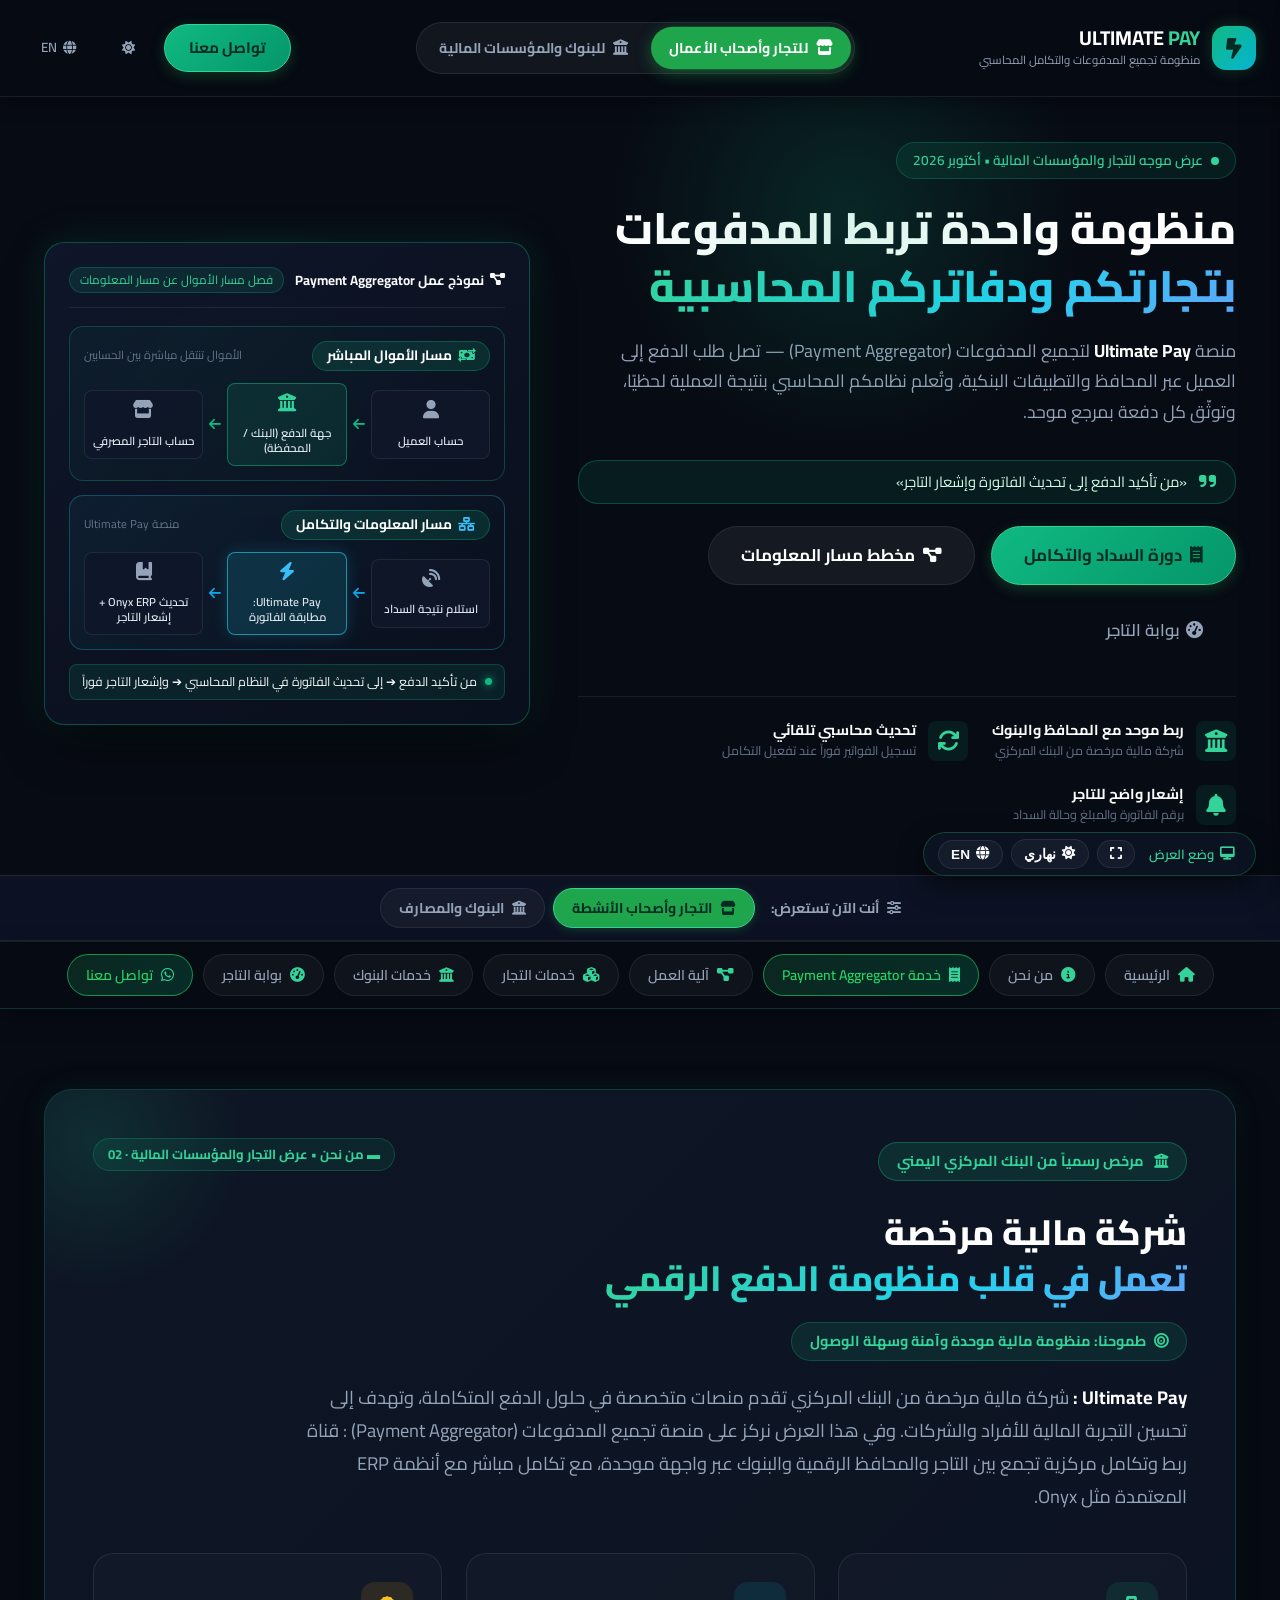
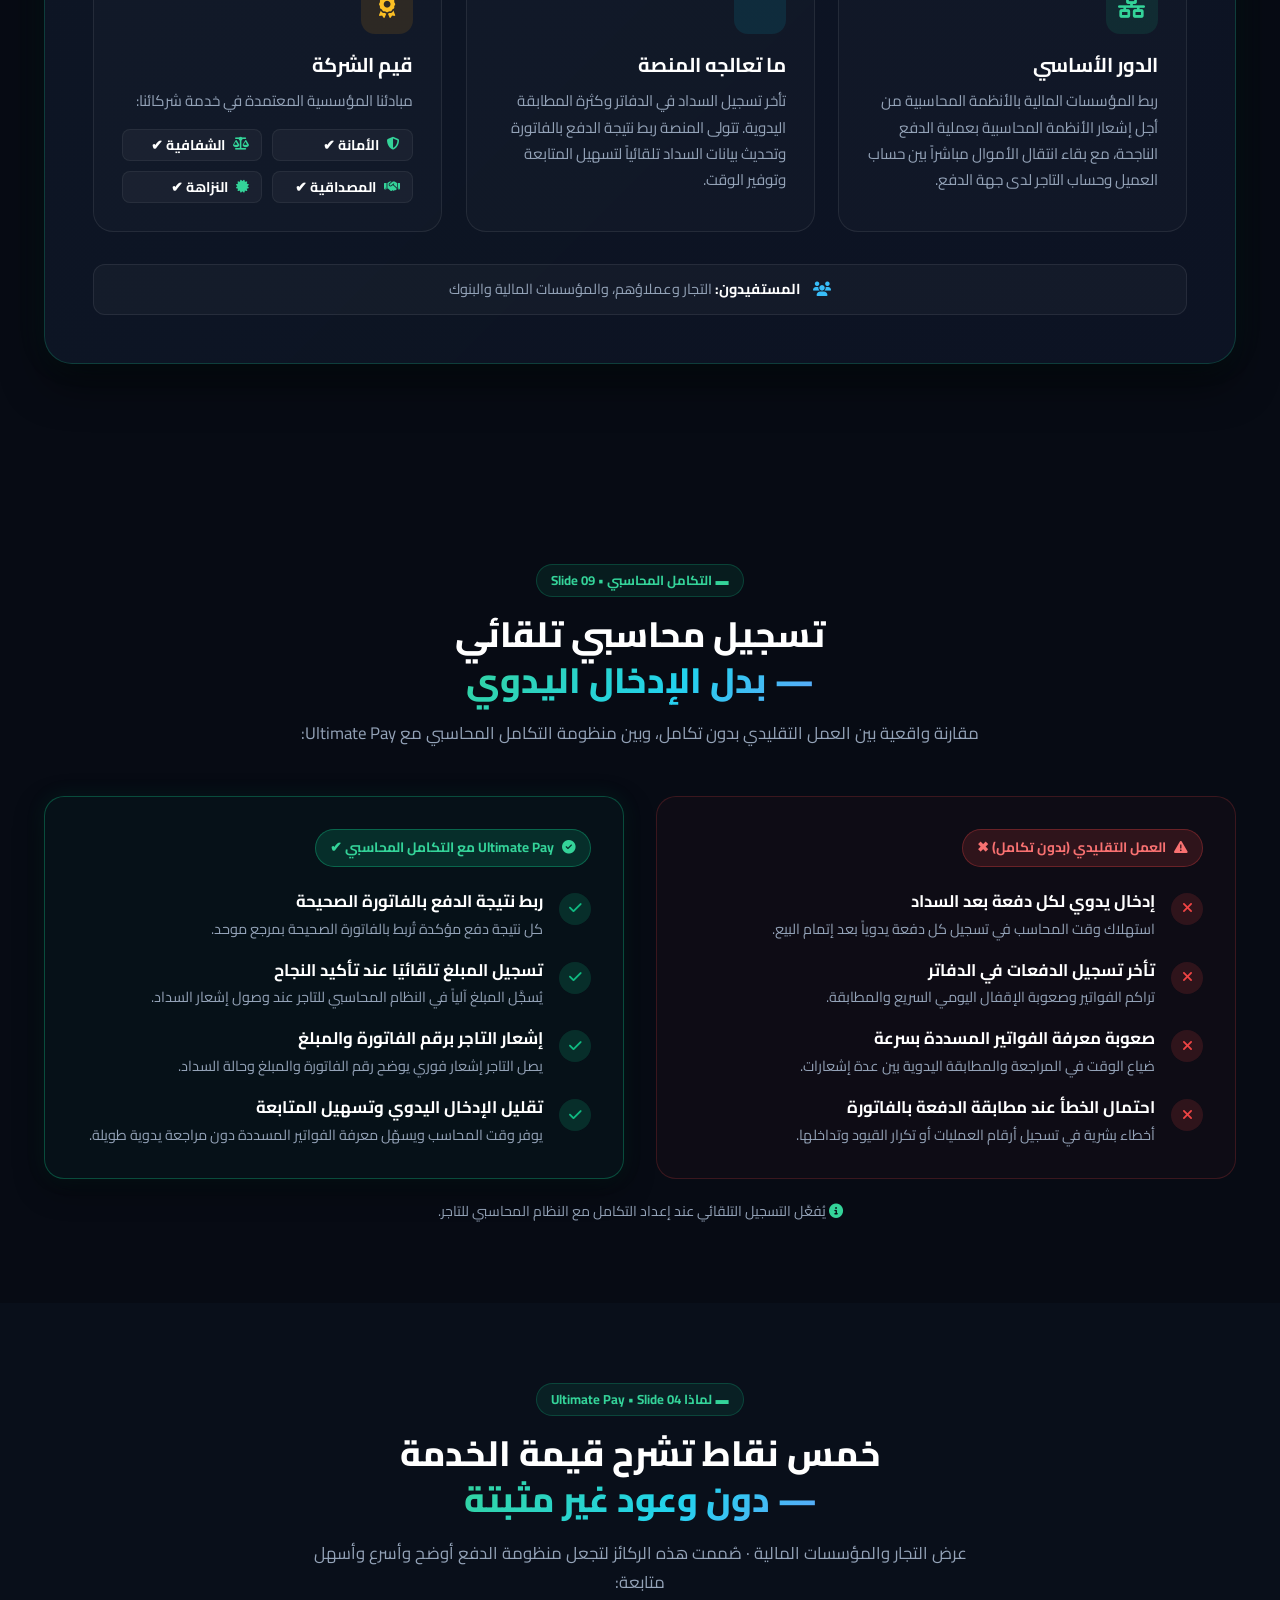
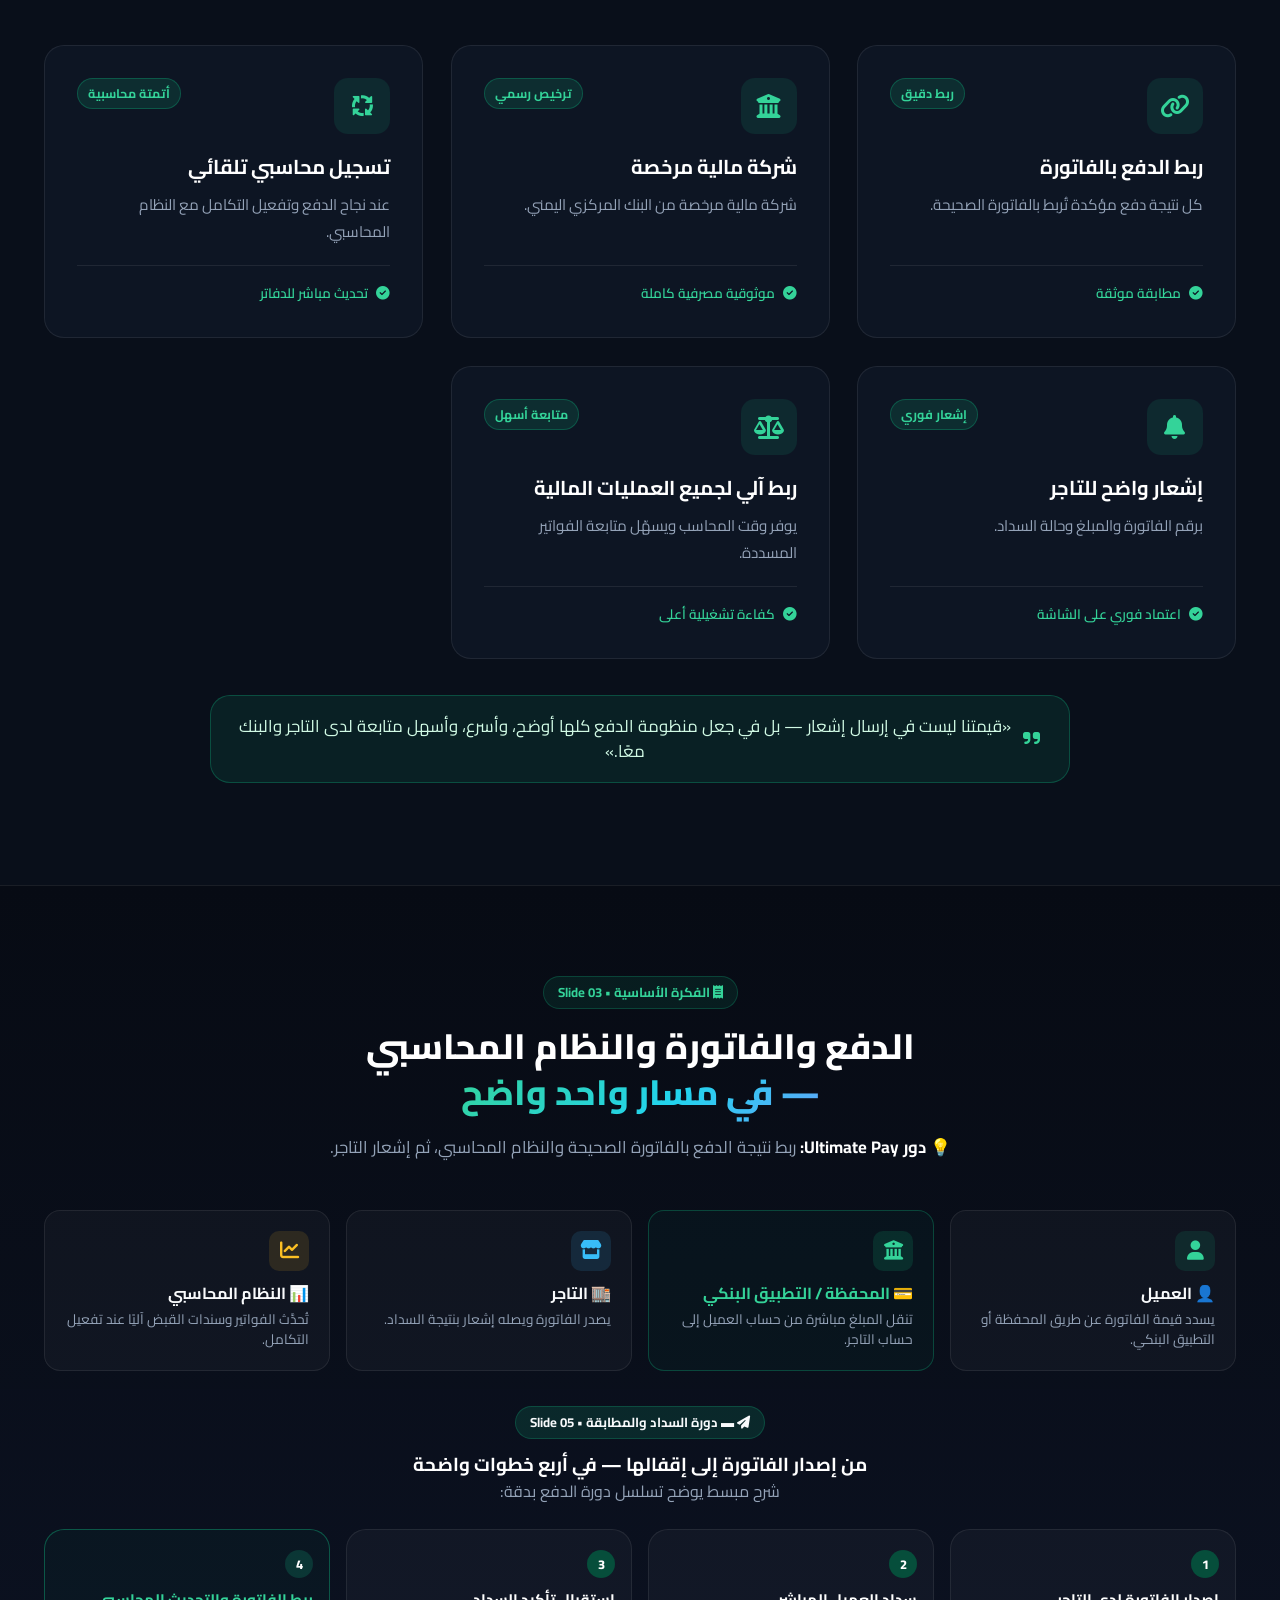
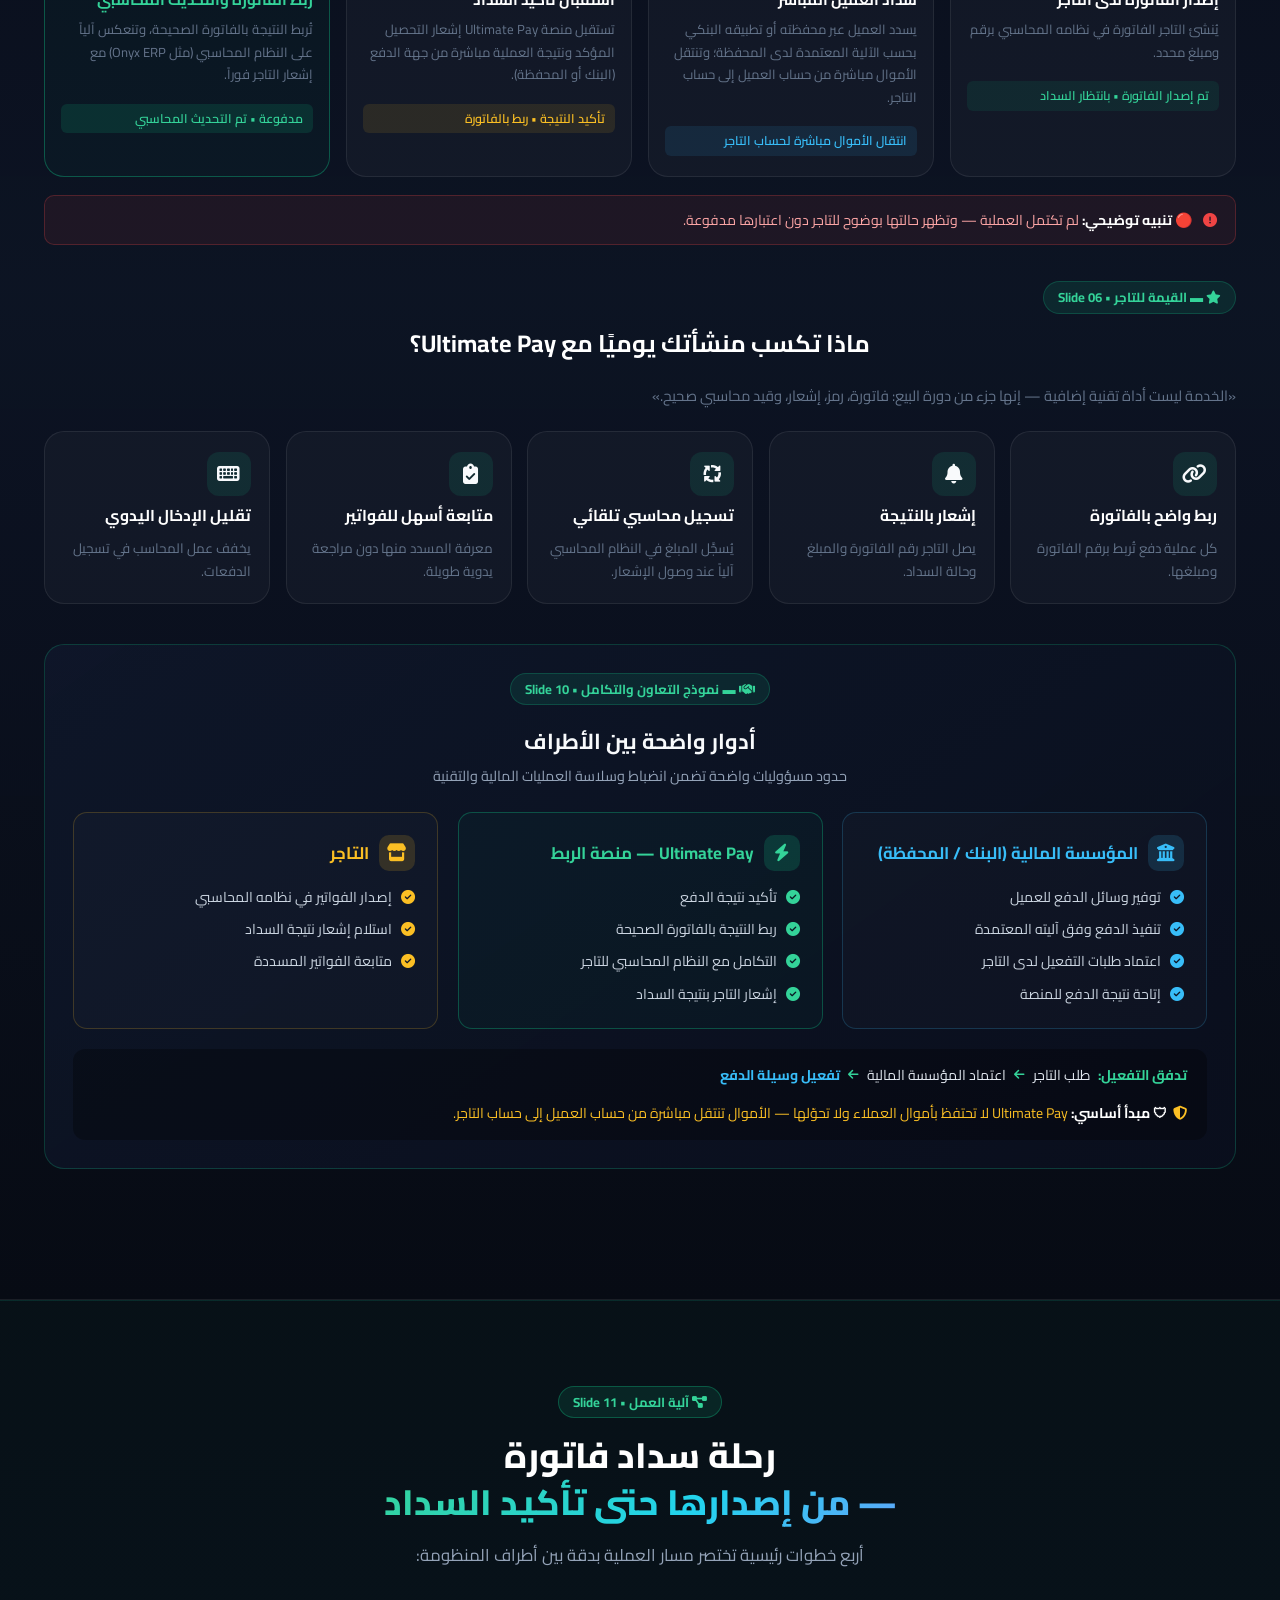
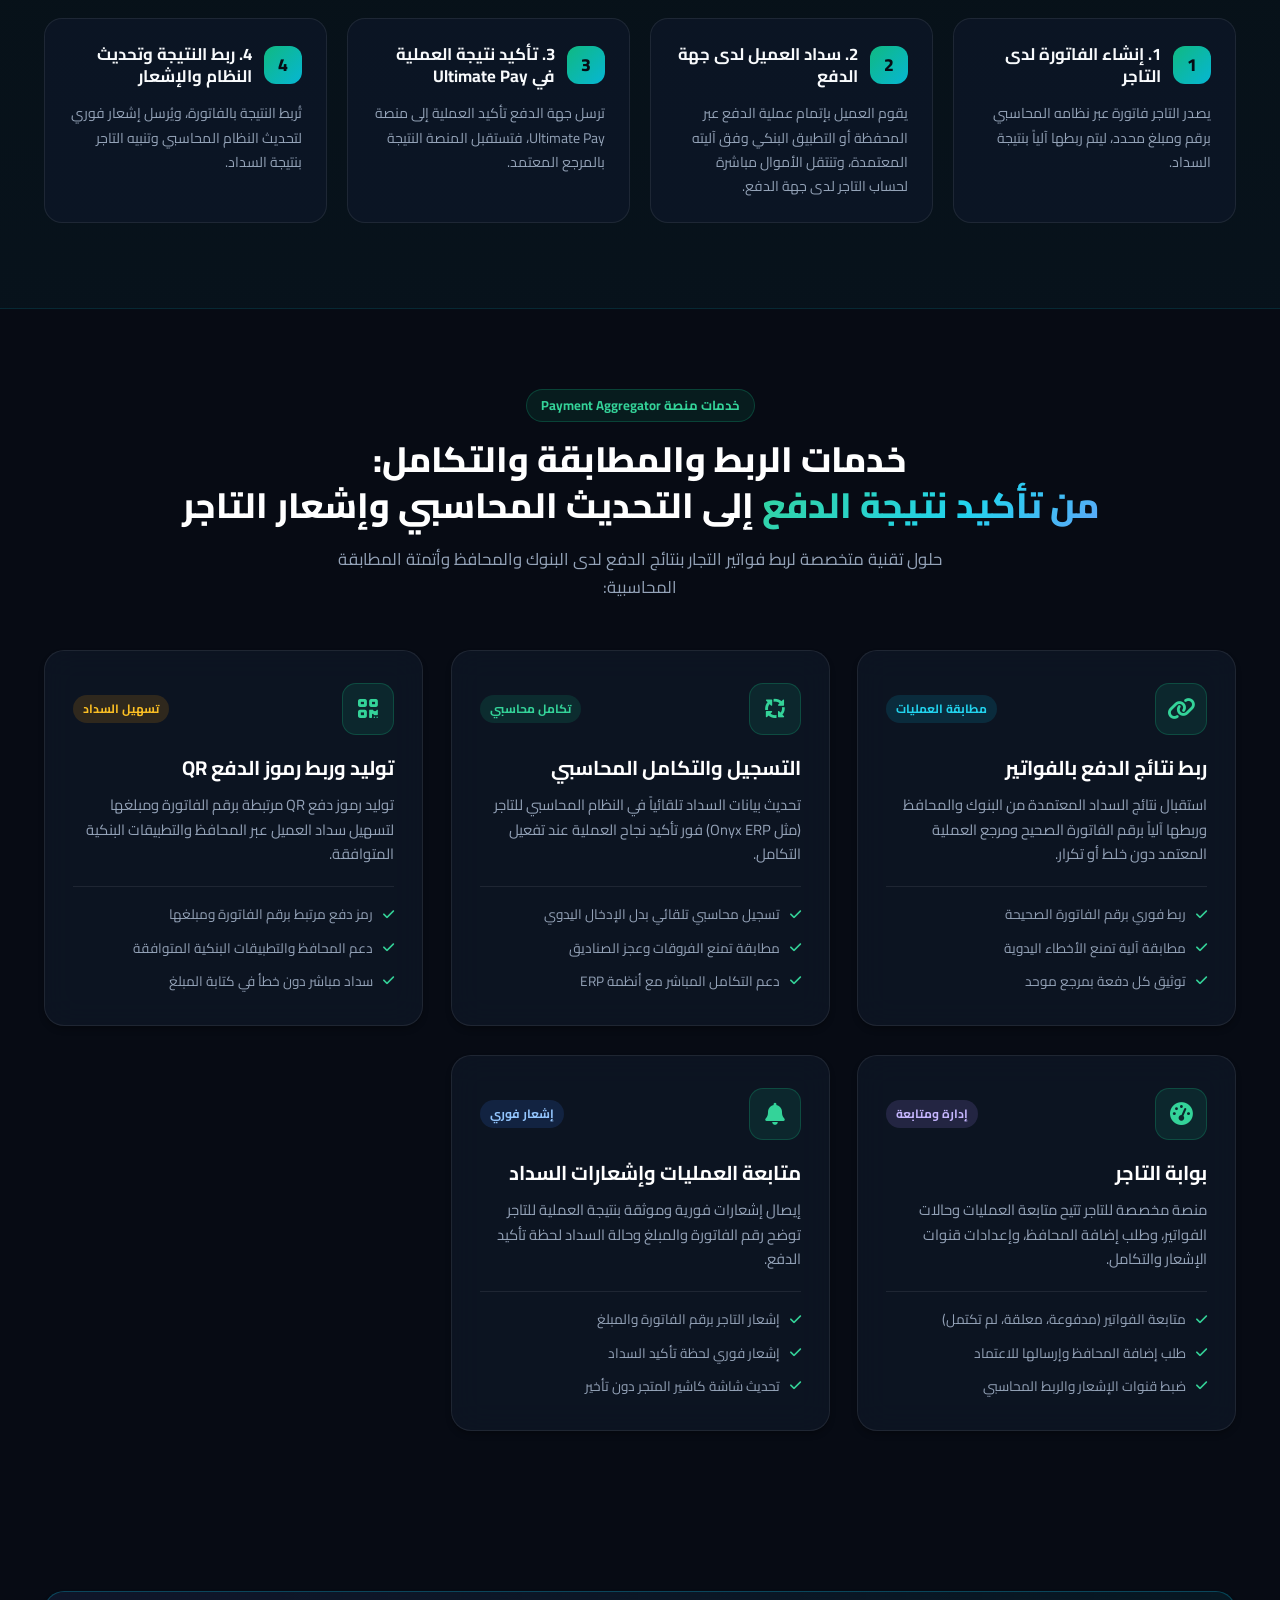
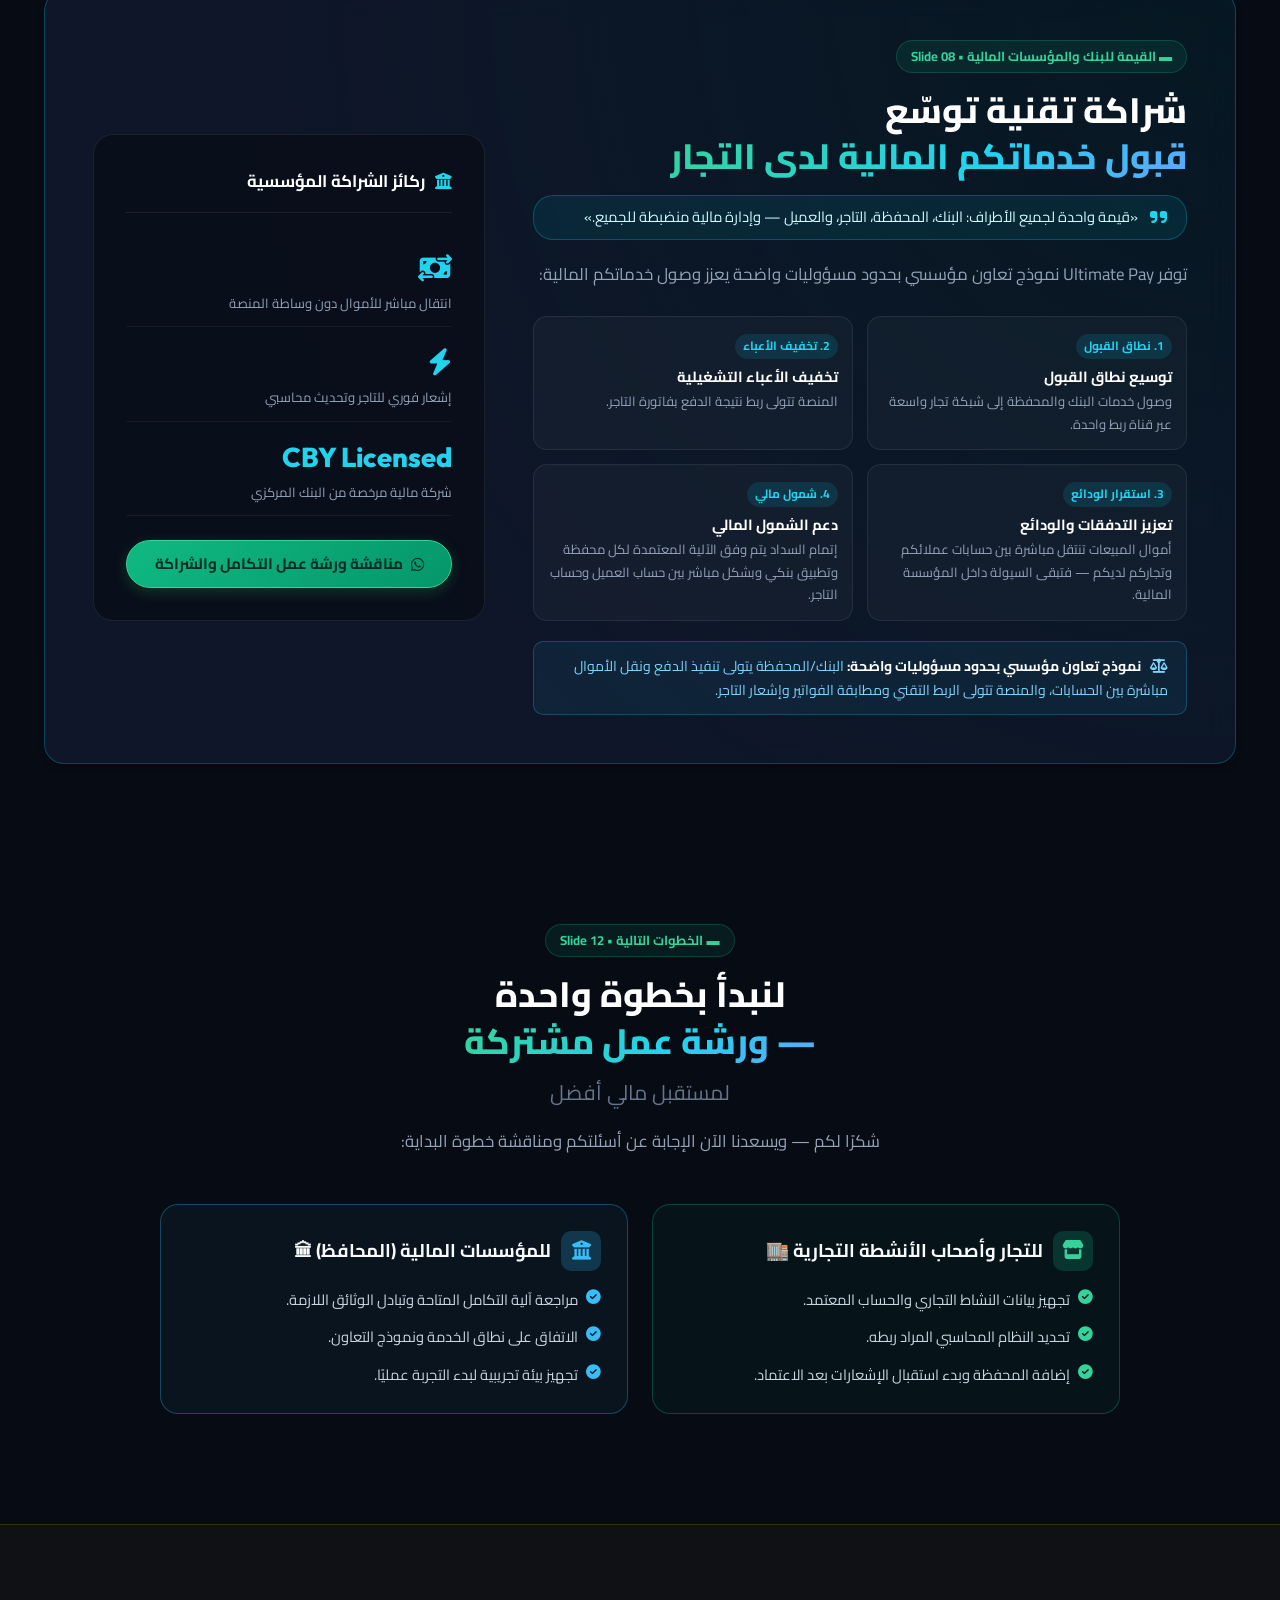
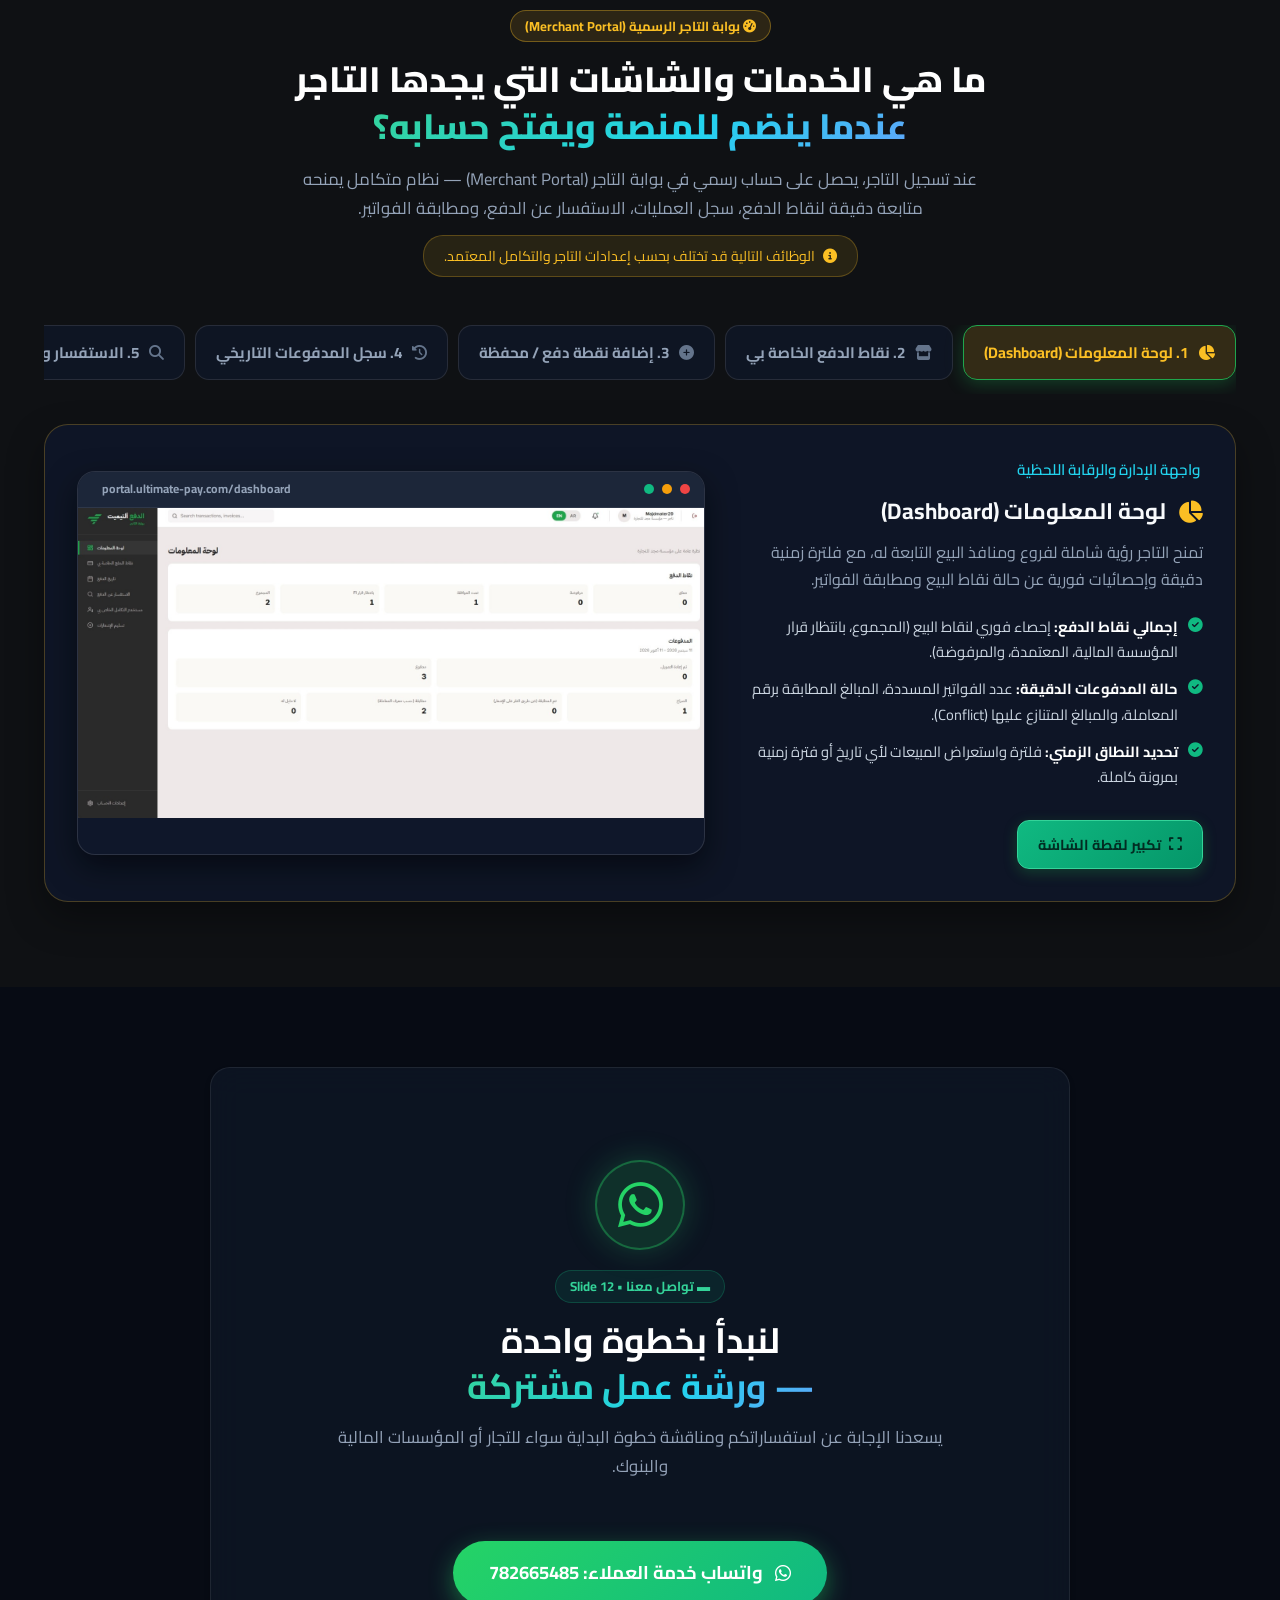
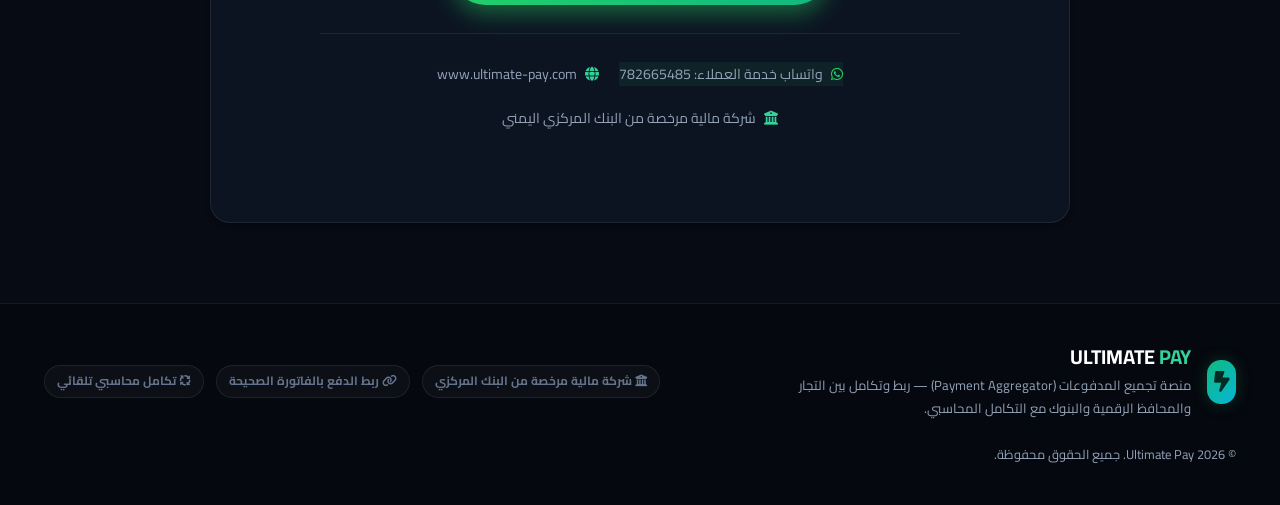
==== commit 031781f4: "fix(header): remove workflow button from header" ====
--- a/index.html
+++ b/index.html
@@ -67,9 +67,6 @@
 
       <!-- Header Actions -->
       <div class="header-actions">
-        <a href="#platformWorkflowSection" class="btn-ghost hide-mobile">
-          <i class="fa-solid fa-diagram-project"></i> <span data-i18n="nav_workflow">آلية العمل</span>
-        </a>
         <a href="#ctaSection" class="btn-primary hide-mobile">
           <span data-i18n="nav_cta">تواصل معنا</span>
         </a>
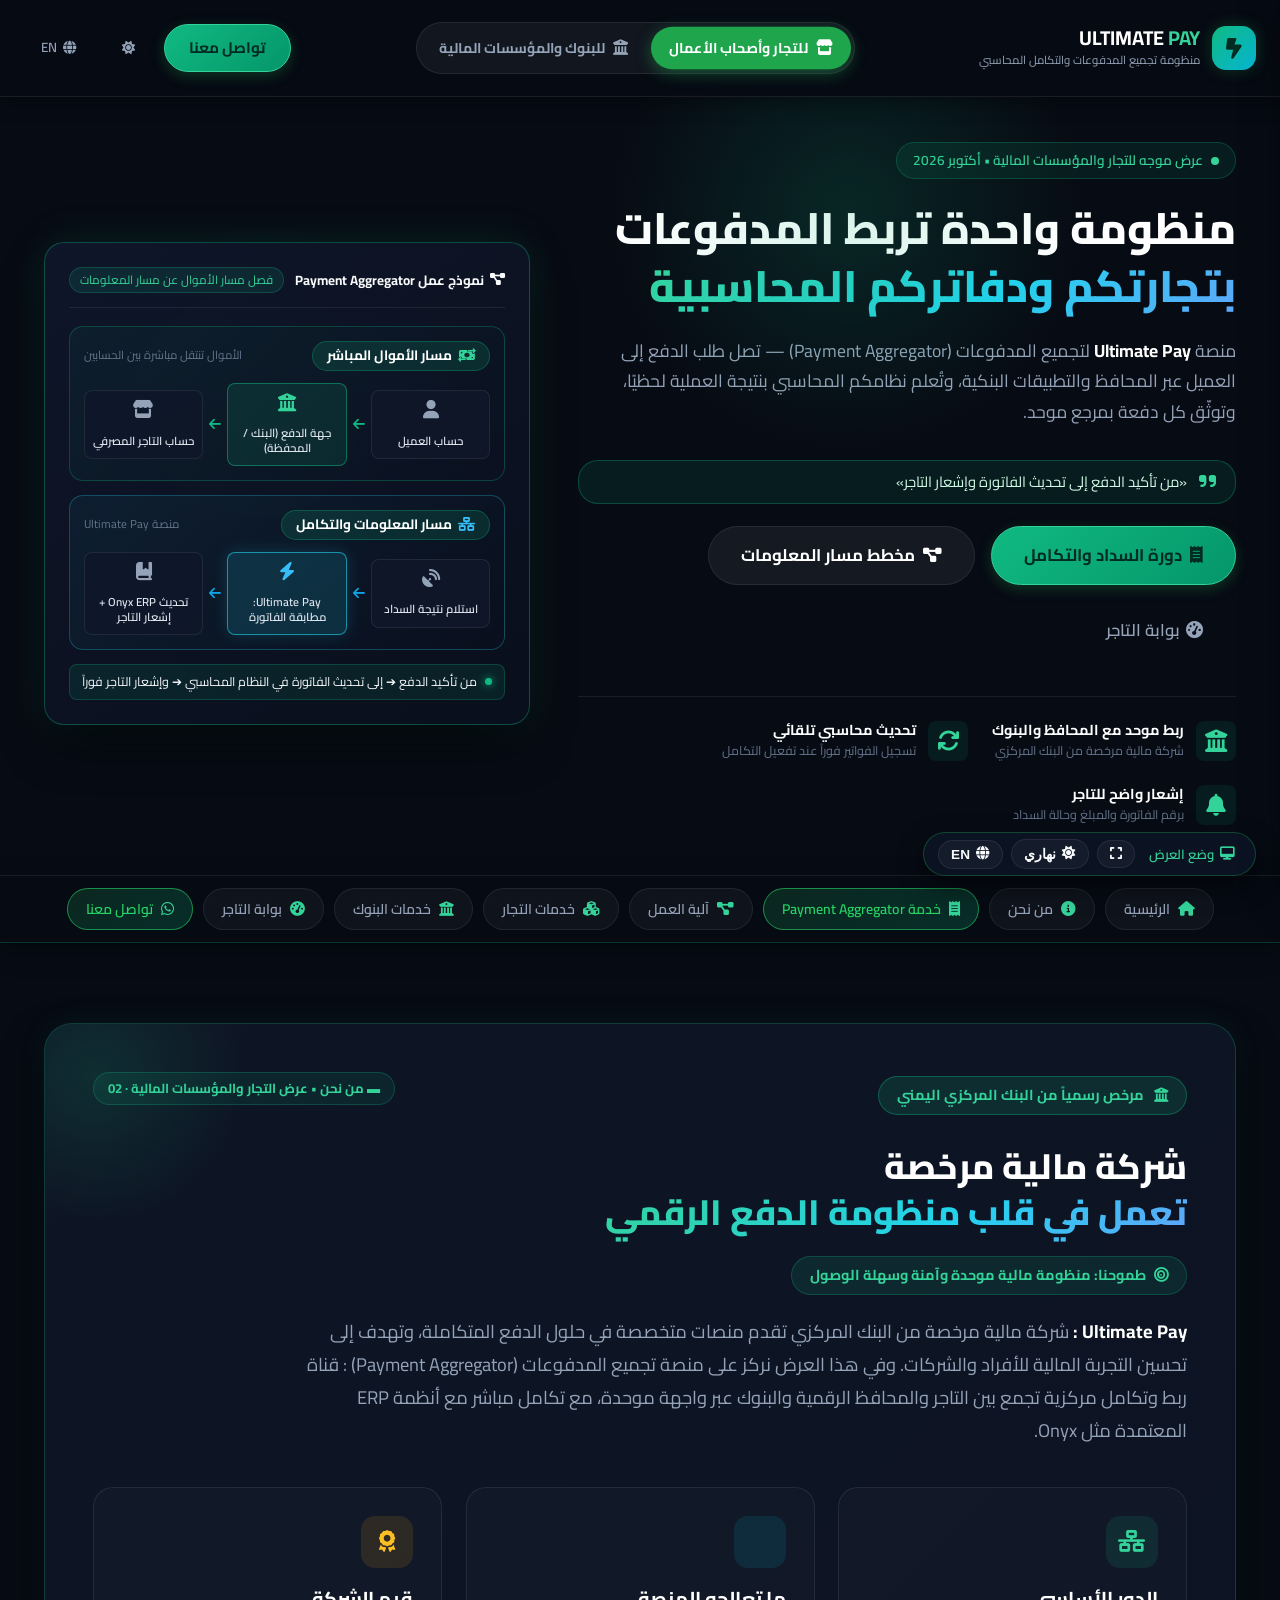
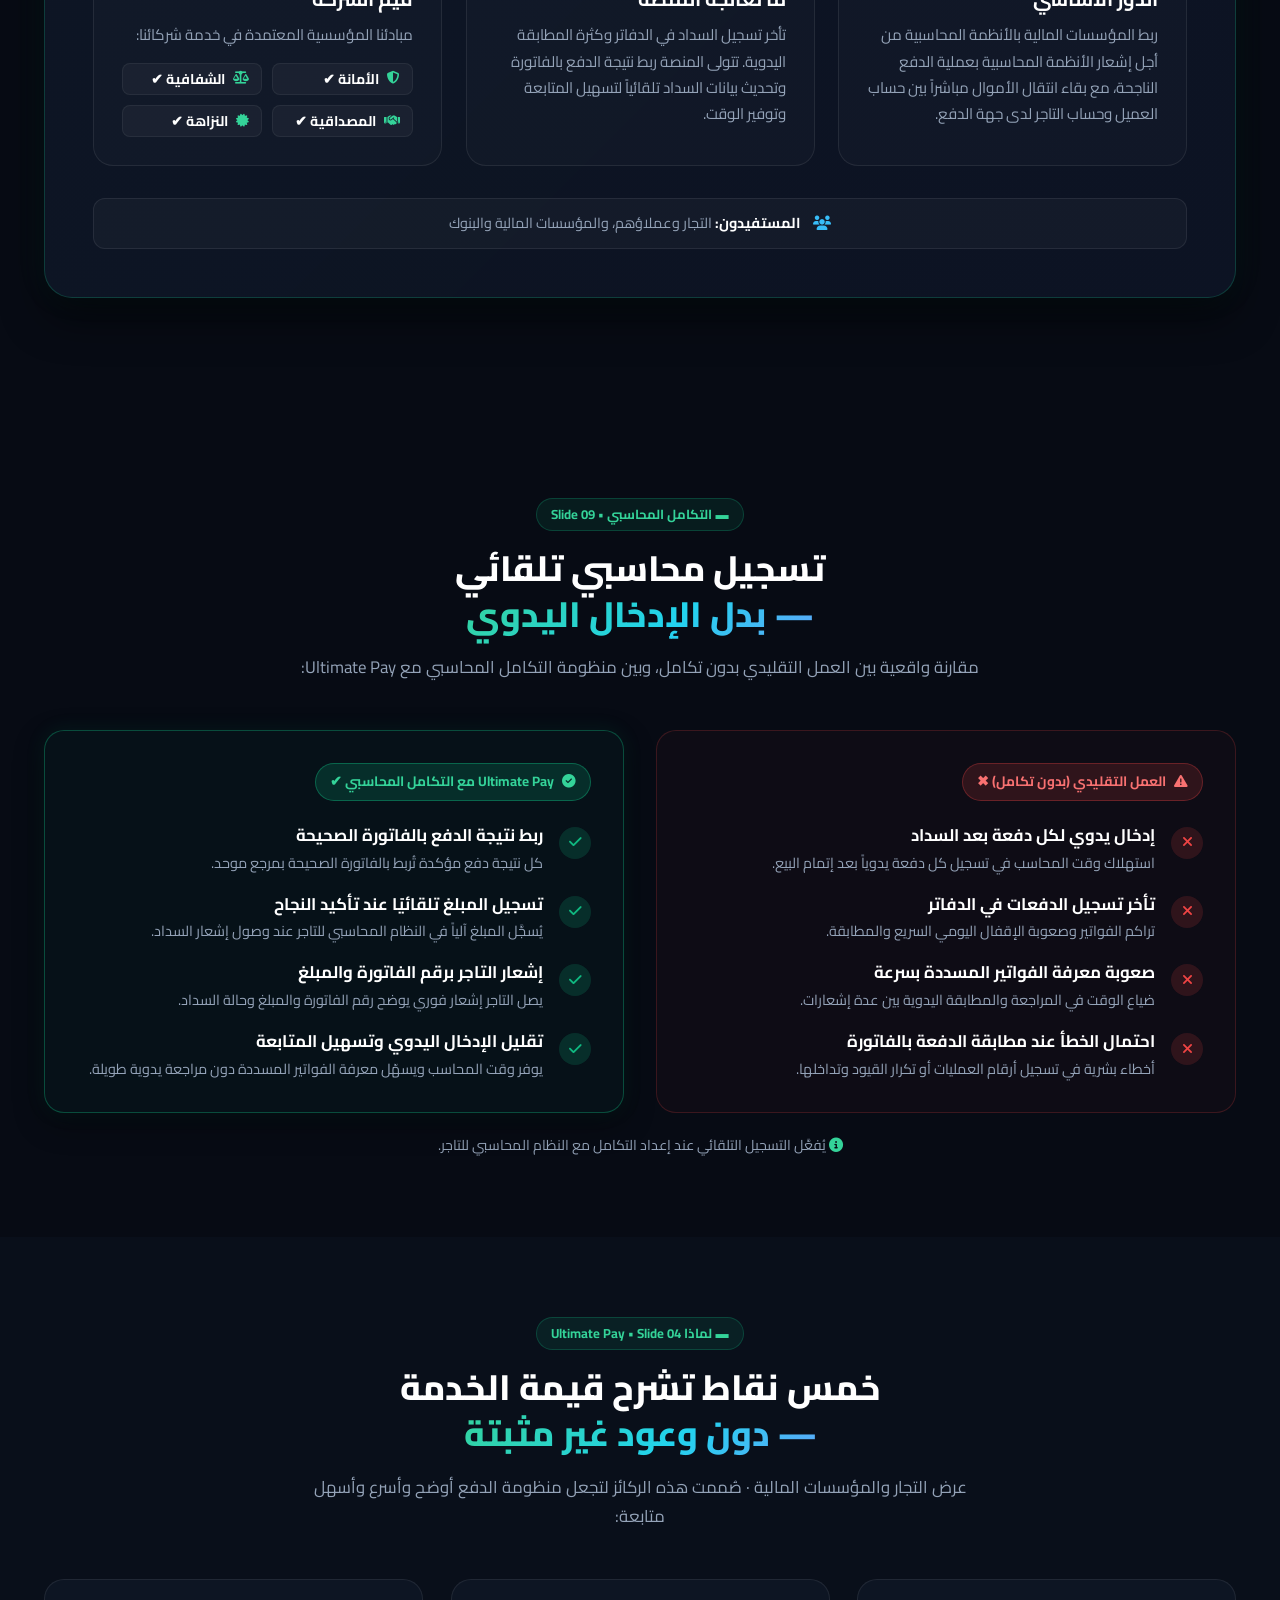
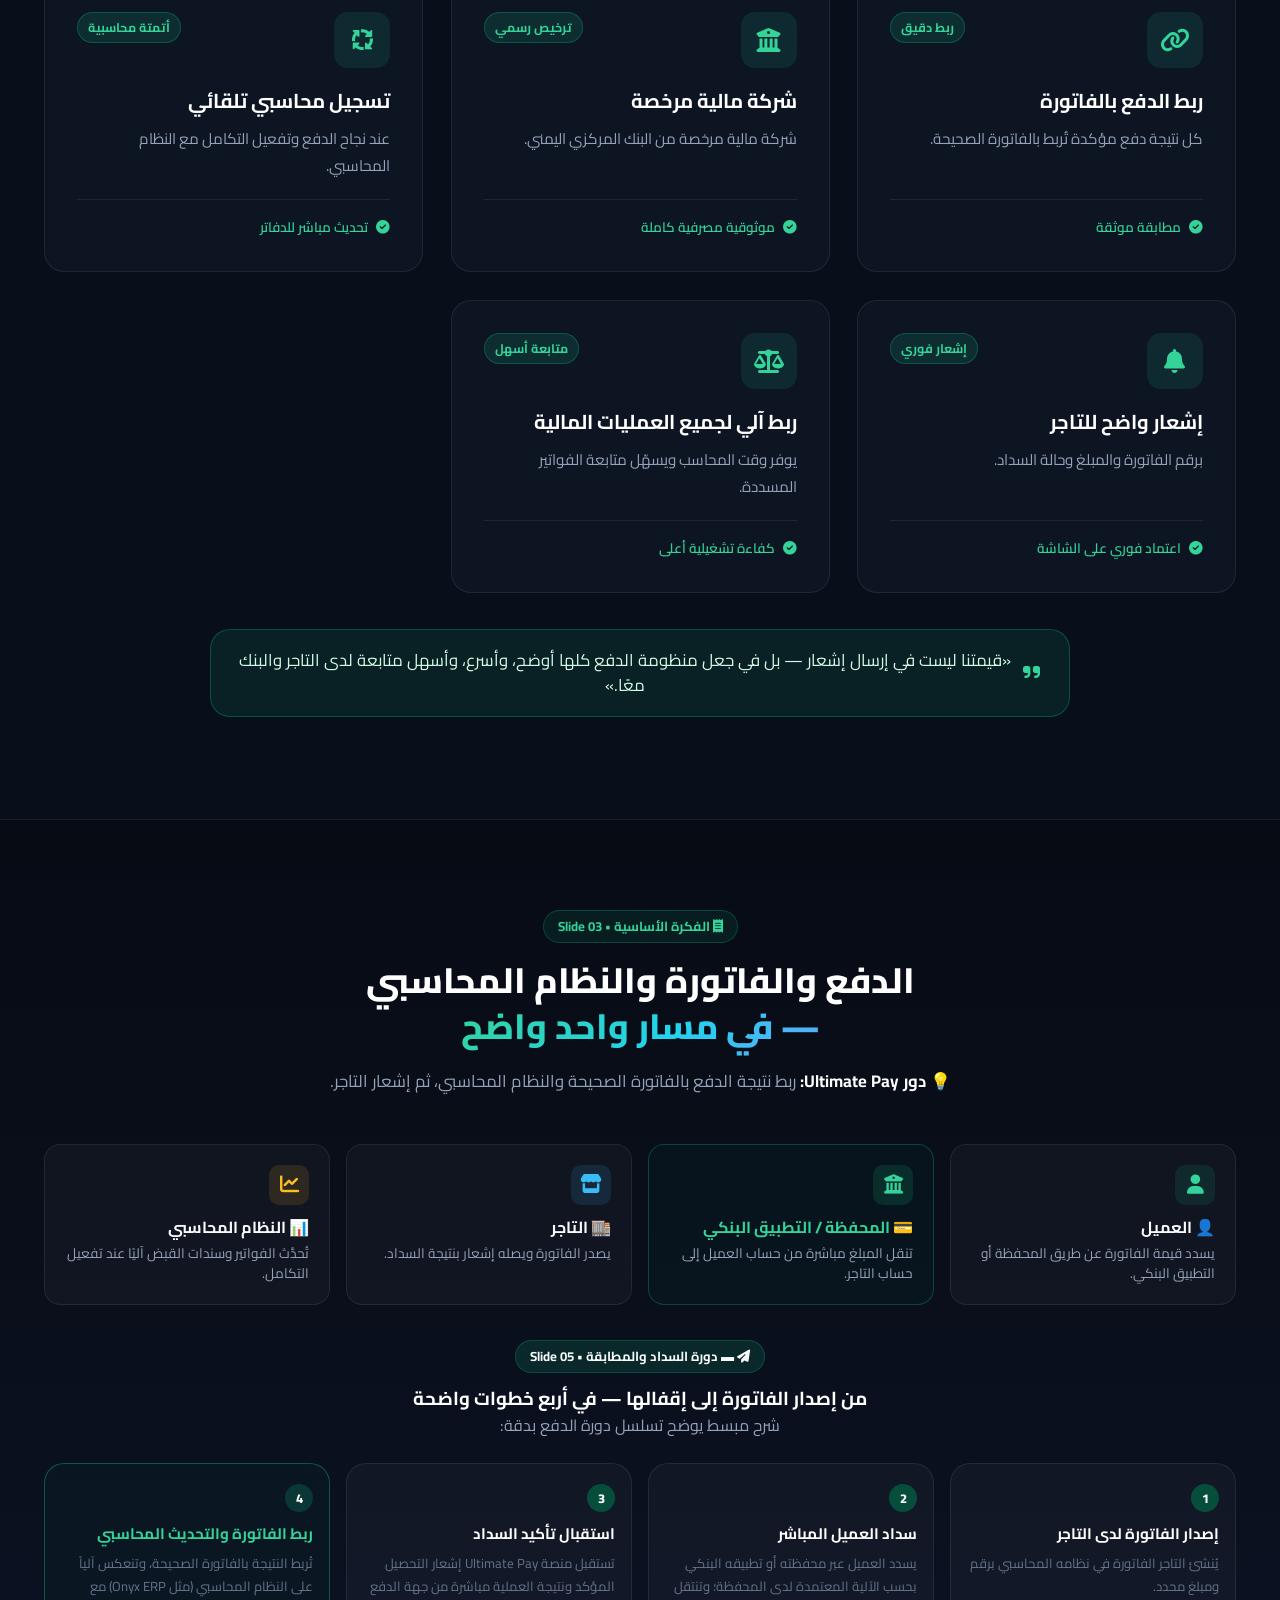
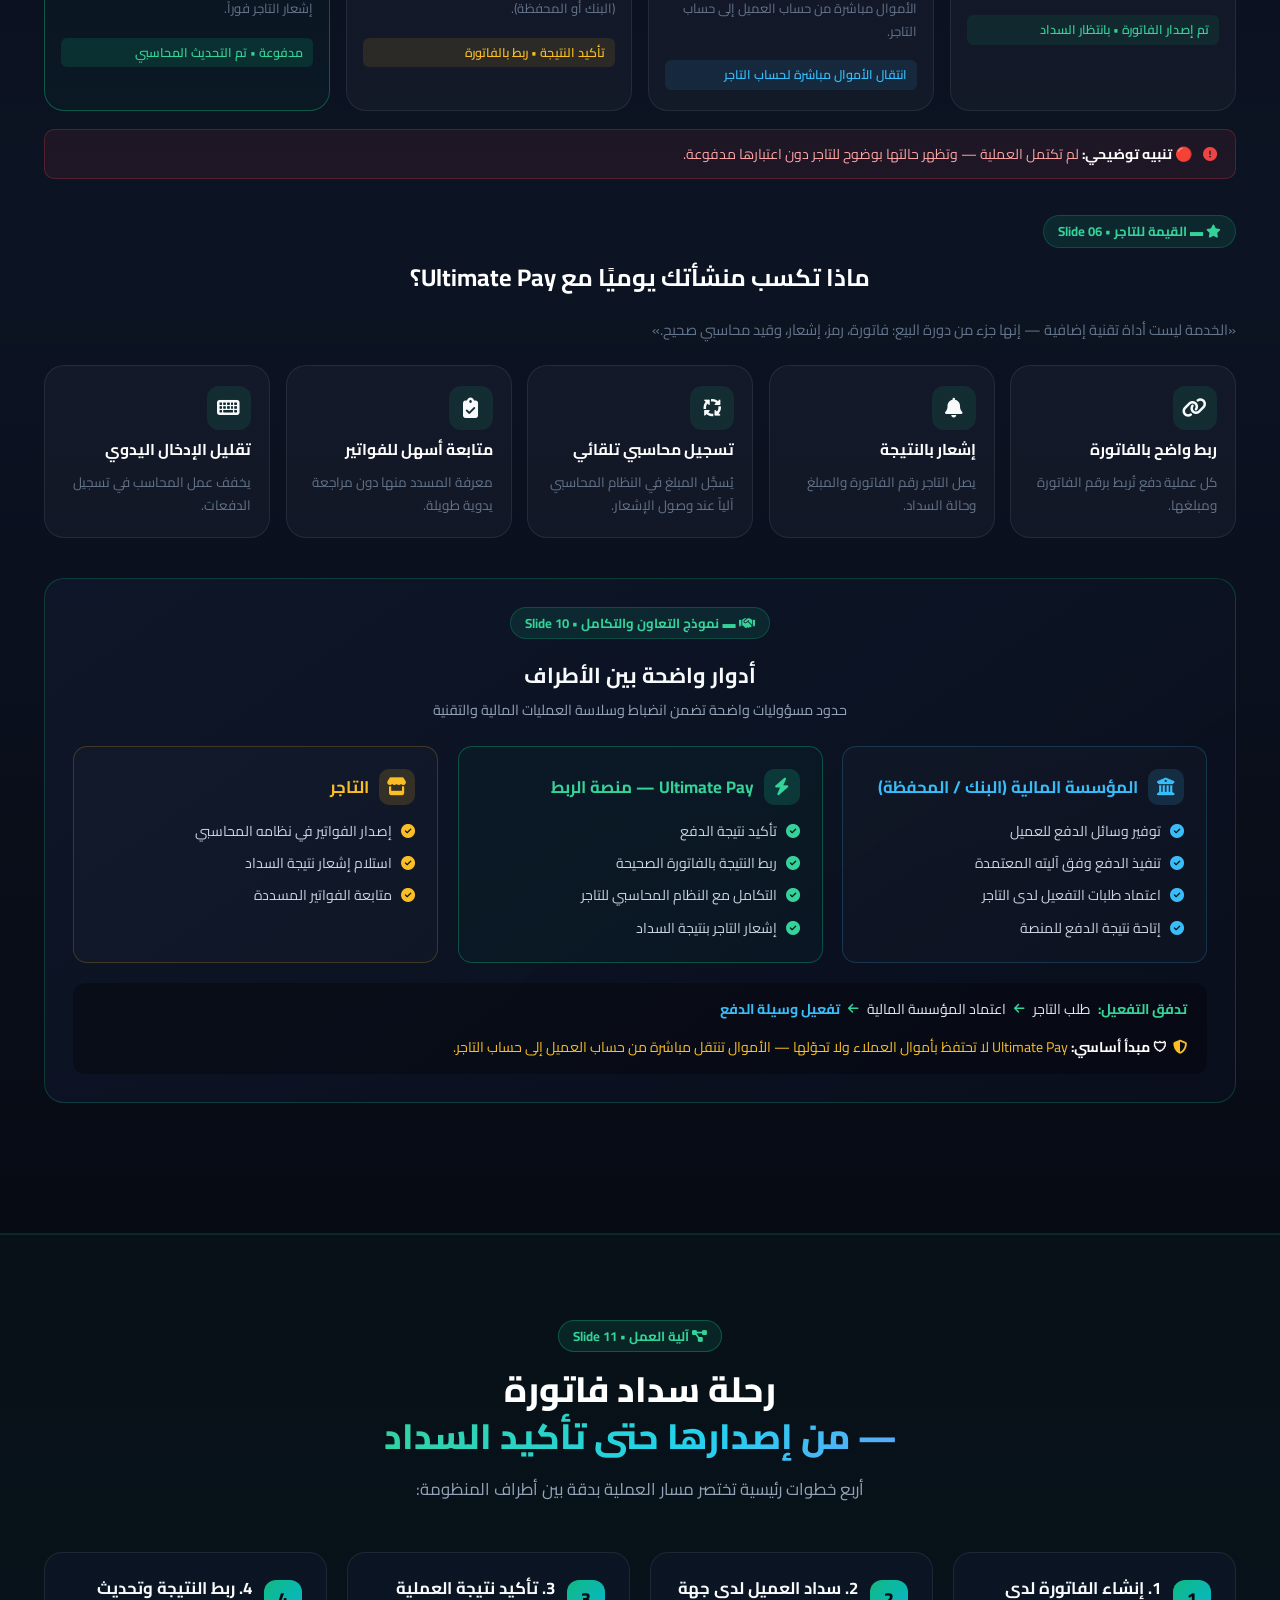
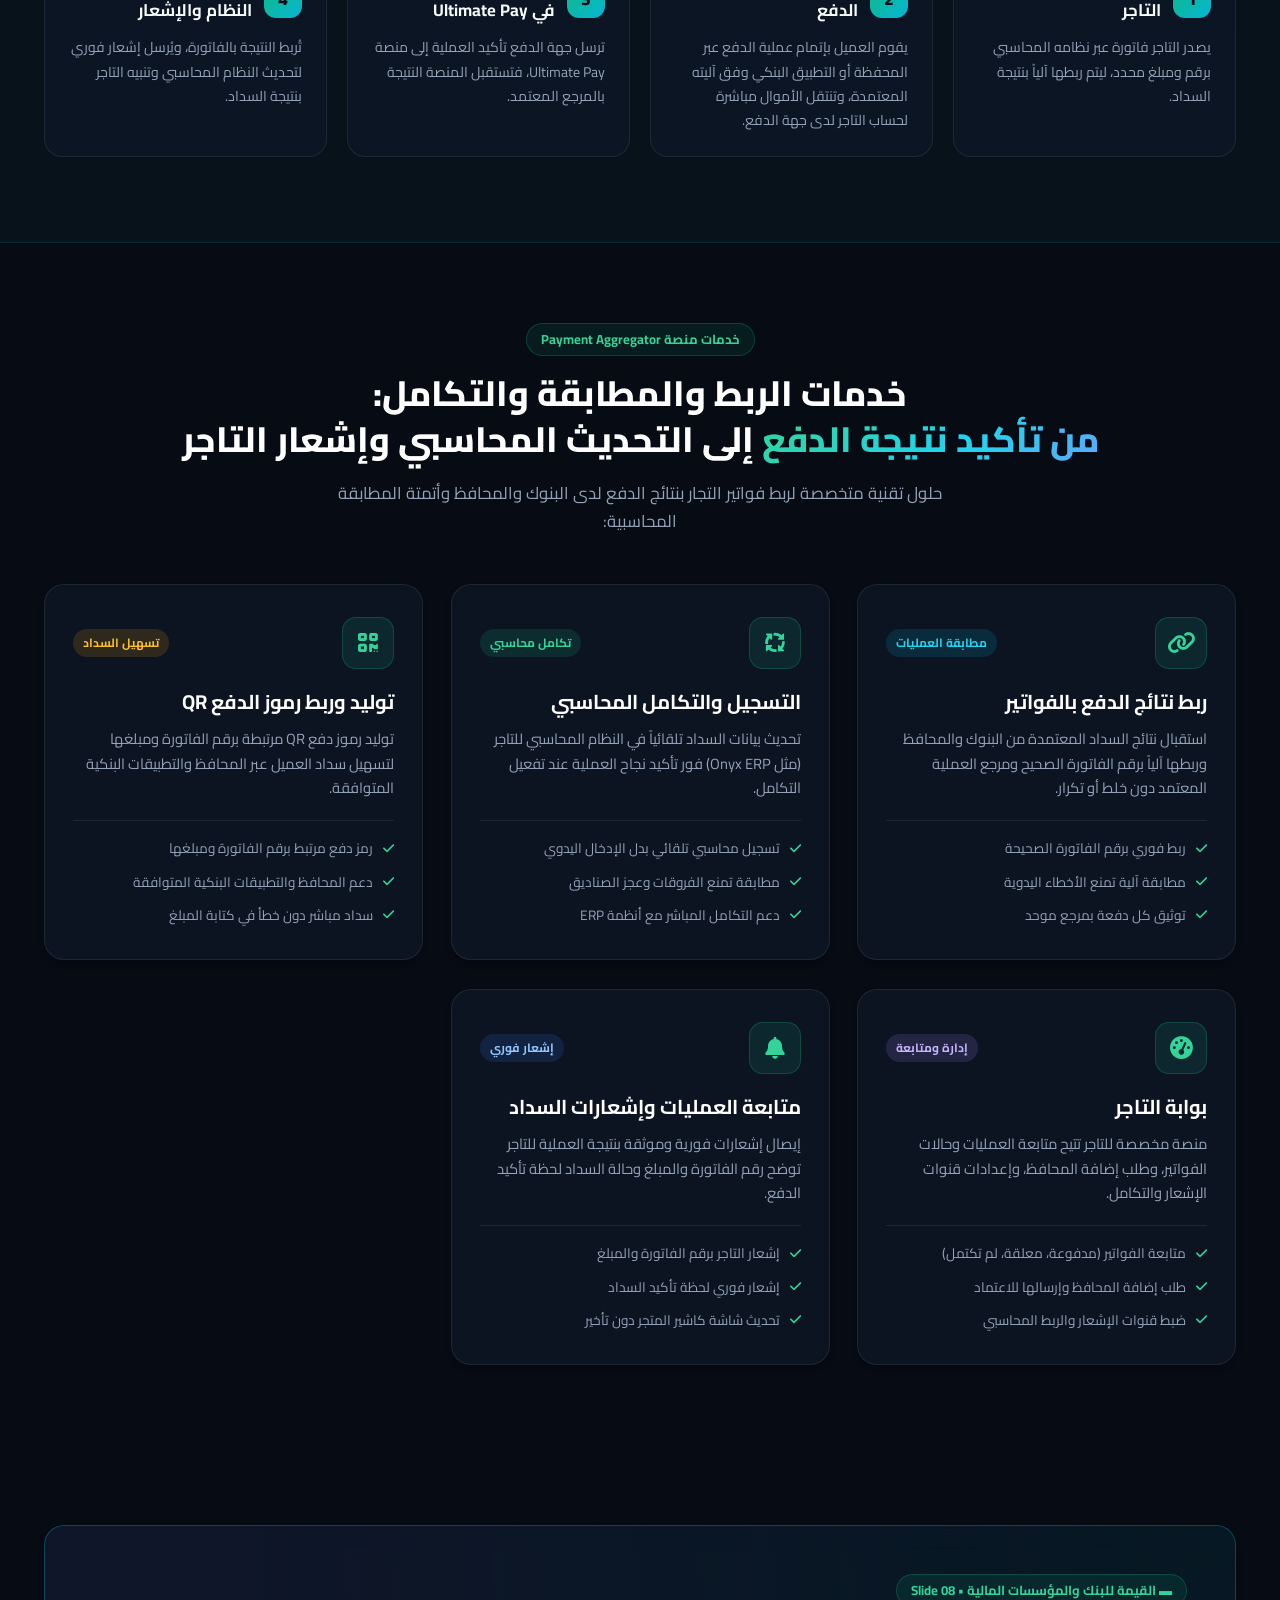
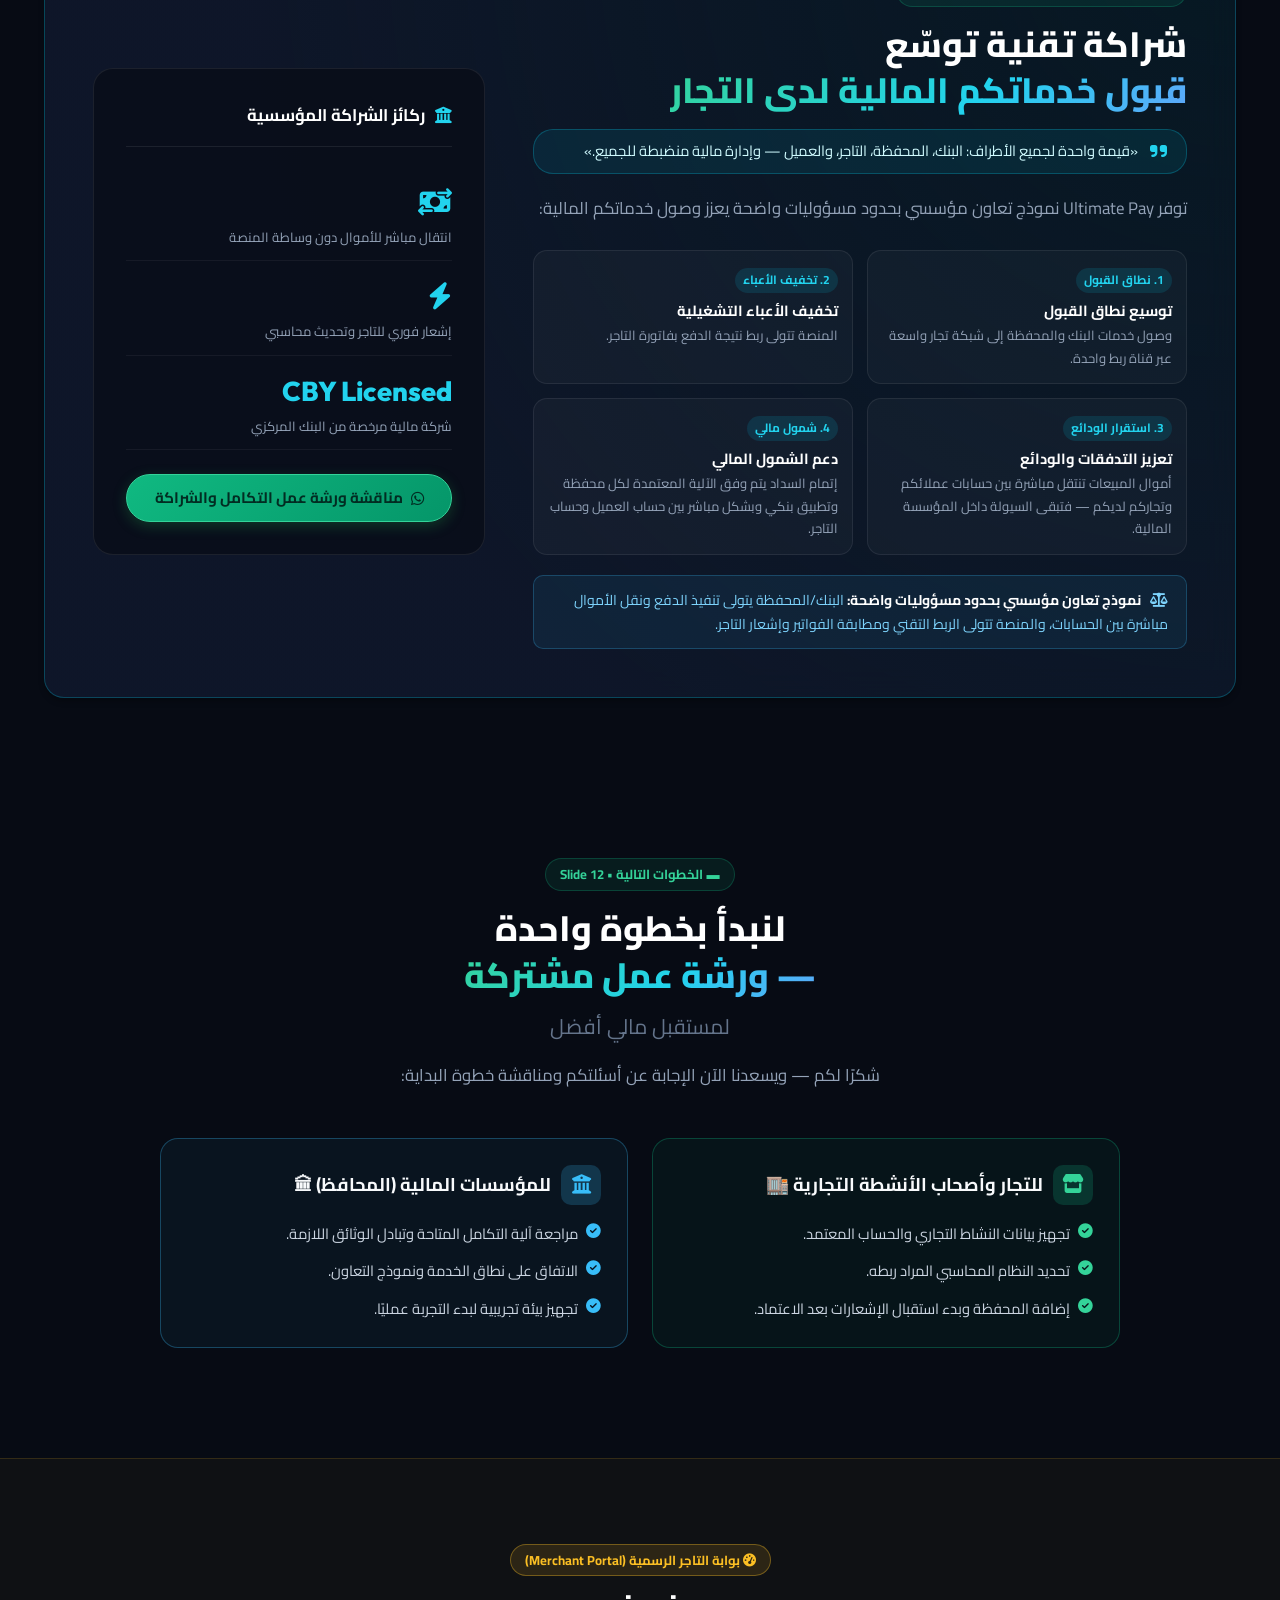
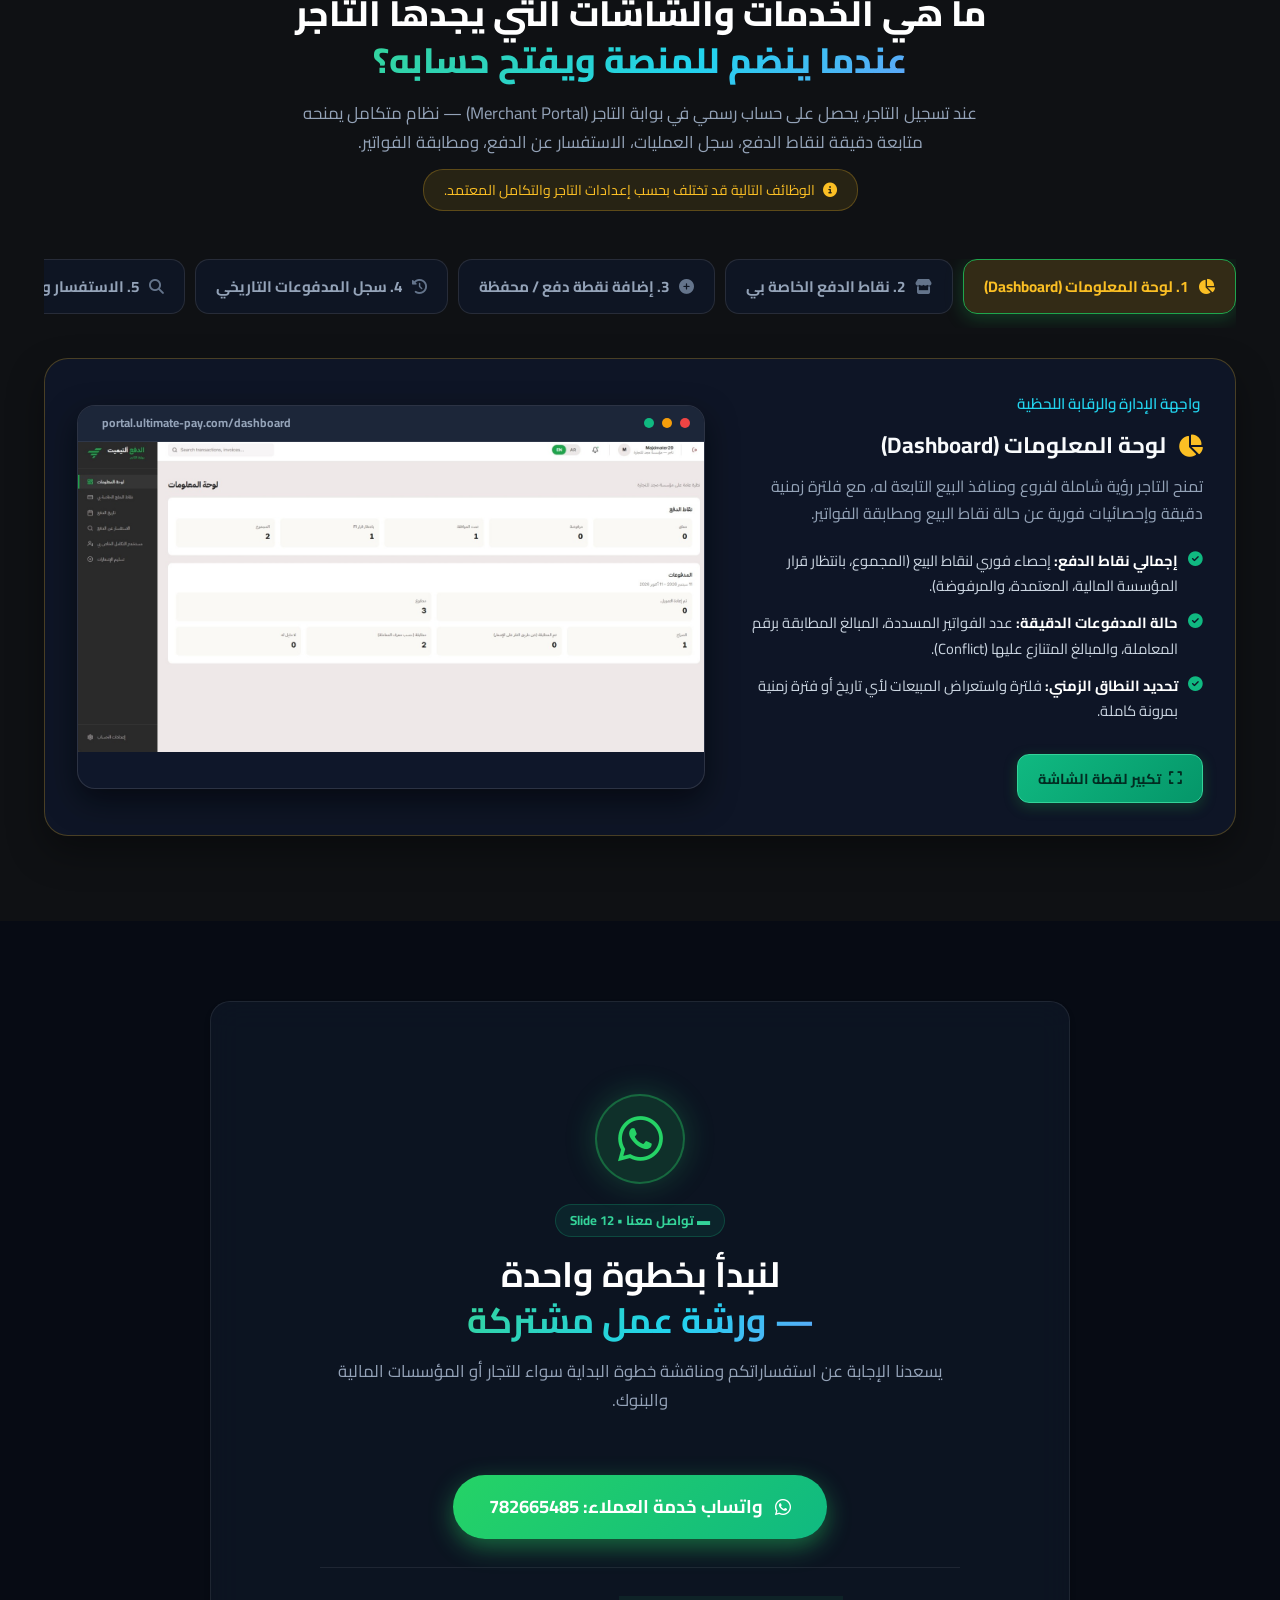
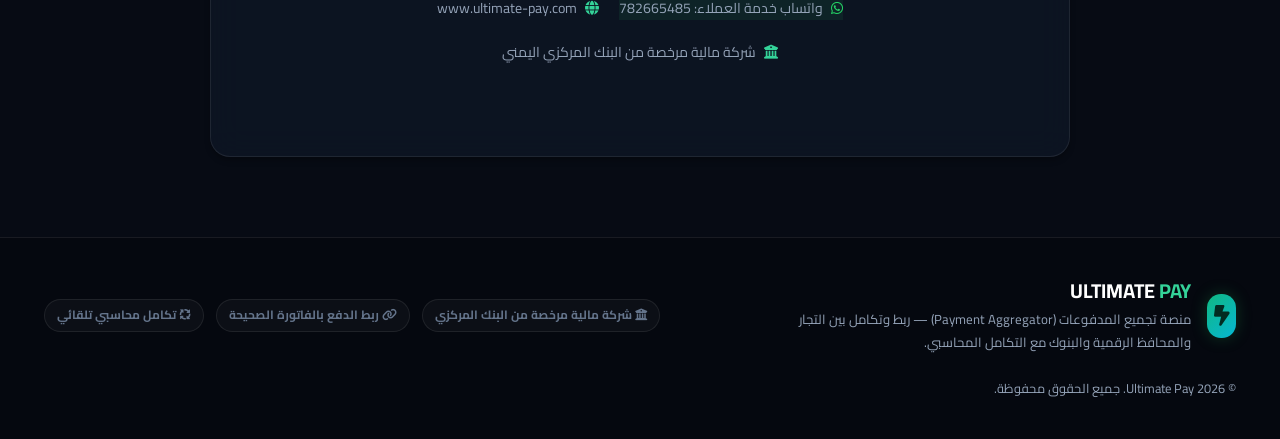
==== commit 2ba6e205: "fix(ui): remove redundant track switch banner section from below hero" ====
--- a/index.html
+++ b/index.html
@@ -311,24 +311,6 @@
     </div>
   </section>
 
-  <!-- Interactive Track Switch Bar (Sticky Banner) -->
-  <section class="track-switch-banner">
-    <div class="container">
-      <div class="banner-flex">
-        <span class="banner-title"><i class="fa-solid fa-sliders"></i> <span data-i18n="switch_banner_prompt">أنت الآن
-            تستعرض:</span></span>
-        <div class="track-pills">
-          <button class="track-pill active" data-target="merchants">
-            <i class="fa-solid fa-store"></i> <span data-i18n="track_merchants">التجار وأصحاب الأنشطة</span>
-          </button>
-          <button class="track-pill" data-target="banks">
-            <i class="fa-solid fa-building-columns"></i> <span data-i18n="track_banks">البنوك والمصارف</span>
-          </button>
-        </div>
-      </div>
-    </div>
-  </section>
-
   <!-- Quick Sections Sub-Navigation Bar (8 Approved Sections) -->
   <nav class="quick-nav-bar" id="quickNavBar" aria-label="أقسام الموقع الرئيسية">
     <div class="container quick-nav-container">
@@ -1013,7 +995,7 @@
               توفر Ultimate Pay نموذج تعاون مؤسسي بحدود مسؤوليات واضحة يعزز وصول خدماتكم المالية:
             </p>
 
-            <div class="bank-collab-grid" style="grid-template-columns: repeat(auto-fit, minmax(220px, 1fr));">
+            <div class="bank-collab-grid">
               <div class="bank-collab-item">
                 <span class="collab-badge" data-i18n="bc_1_b">1. نطاق القبول</span>
                 <h4 data-i18n="bc_1_t">توسيع نطاق القبول</h4>
@@ -1039,6 +1021,13 @@
             <div class="bank-collab-note">
               <i class="fa-solid fa-scale-balanced" style="margin-left: 6px;"></i>
               <span data-i18n="bank_note"><strong>نموذج تعاون مؤسسي بحدود مسؤوليات واضحة:</strong> البنك/المحفظة يتولى تنفيذ الدفع ونقل الأموال مباشرة بين الحسابات، والمنصة تتولى الربط التقني ومطابقة الفواتير وإشعار التاجر.</span>
+            </div>
+
+            <!-- Mobile-only Bank CTA Button (when b-stats-card is hidden on mobile) -->
+            <div class="bank-mobile-cta">
+              <a href="#ctaSection" class="btn-primary btn-block">
+                <i class="fa-brands fa-whatsapp"></i> <span data-i18n="bank_cta_btn">مناقشة ورشة عمل التكامل والشراكة</span>
+              </a>
             </div>
           </div>
 
--- a/style.css
+++ b/style.css
@@ -4461,10 +4461,14 @@
 /* Bank Collab Framework Steps */
 .bank-collab-grid {
   display: grid;
-  grid-template-columns: repeat(auto-fit, minmax(220px, 1fr));
+  grid-template-columns: repeat(2, 1fr);
   gap: 14px;
   margin-top: 18px;
   margin-bottom: 20px;
+}
+
+.bank-mobile-cta {
+  display: none;
 }
 
 .bank-collab-item {
@@ -5202,26 +5206,107 @@
     justify-content: center !important;
   }
 
-  /* Bank Partnership */
+  /* Bank Partnership (Slide 08) Mobile Optimization */
+  #bankPartnership .container {
+    padding-left: 8px !important;
+    padding-right: 8px !important;
+    max-width: 100% !important;
+    width: 100% !important;
+  }
+
+  .bank-partnership-box {
+    padding: 16px 10px !important;
+    border-radius: 16px !important;
+    margin: 0 !important;
+    width: 100% !important;
+    box-sizing: border-box !important;
+  }
+
   .b-grid {
+    display: block !important;
     grid-template-columns: 1fr !important;
-    gap: 24px !important;
-    padding: 22px 14px !important;
-    border-radius: var(--radius-xl) !important;
+    padding: 0 !important;
+    gap: 0 !important;
+    width: 100% !important;
+  }
+
+  .b-text {
+    width: 100% !important;
+    padding: 0 !important;
+  }
+
+  /* Hide "ركائز الشراكة المؤسسية" on Mobile screens as requested */
+  .b-stats-card {
+    display: none !important;
+  }
+
+  /* 4 Collab Items: Display 2 by 2 side-by-side with minimal margins */
+  .bank-collab-grid {
+    display: grid !important;
+    grid-template-columns: repeat(2, 1fr) !important;
+    gap: 8px !important;
+    margin: 14px 0 !important;
+    width: 100% !important;
+  }
+
+  .bank-collab-item {
+    padding: 10px 8px !important;
+    border-radius: 12px !important;
+    display: flex !important;
+    flex-direction: column !important;
+    justify-content: flex-start !important;
+    box-sizing: border-box !important;
+    width: 100% !important;
+  }
+
+  .bank-collab-item .collab-badge {
+    font-size: 0.7rem !important;
+    padding: 2px 6px !important;
+    margin-bottom: 6px !important;
+    width: fit-content !important;
+    white-space: nowrap !important;
+  }
+
+  .bank-collab-item h4 {
+    font-size: 0.85rem !important;
+    line-height: 1.3 !important;
+    margin-bottom: 4px !important;
+    font-weight: 700 !important;
+  }
+
+  .bank-collab-item p {
+    font-size: 0.74rem !important;
+    line-height: 1.45 !important;
+    margin: 0 !important;
+    color: var(--text-secondary) !important;
+  }
+
+  .bank-collab-note {
+    margin-top: 12px !important;
+    padding: 10px 12px !important;
+    font-size: 0.8rem !important;
+    line-height: 1.5 !important;
+    border-radius: 10px !important;
+    width: 100% !important;
+    box-sizing: border-box !important;
+  }
+
+  .bank-mobile-cta {
+    display: block !important;
+    margin-top: 14px !important;
+    width: 100% !important;
+  }
+
+  .bank-mobile-cta .btn-primary {
+    width: 100% !important;
+    justify-content: center !important;
+    padding: 12px 16px !important;
+    font-size: 0.9rem !important;
   }
 
   .partner-logos-grid {
     grid-template-columns: repeat(2, 1fr) !important;
     gap: 8px !important;
-  }
-
-  .bank-collab-grid {
-    grid-template-columns: 1fr !important;
-    gap: 10px !important;
-  }
-
-  .bank-collab-item {
-    padding: 12px !important;
   }
 
   /* Onboarding Steps */
